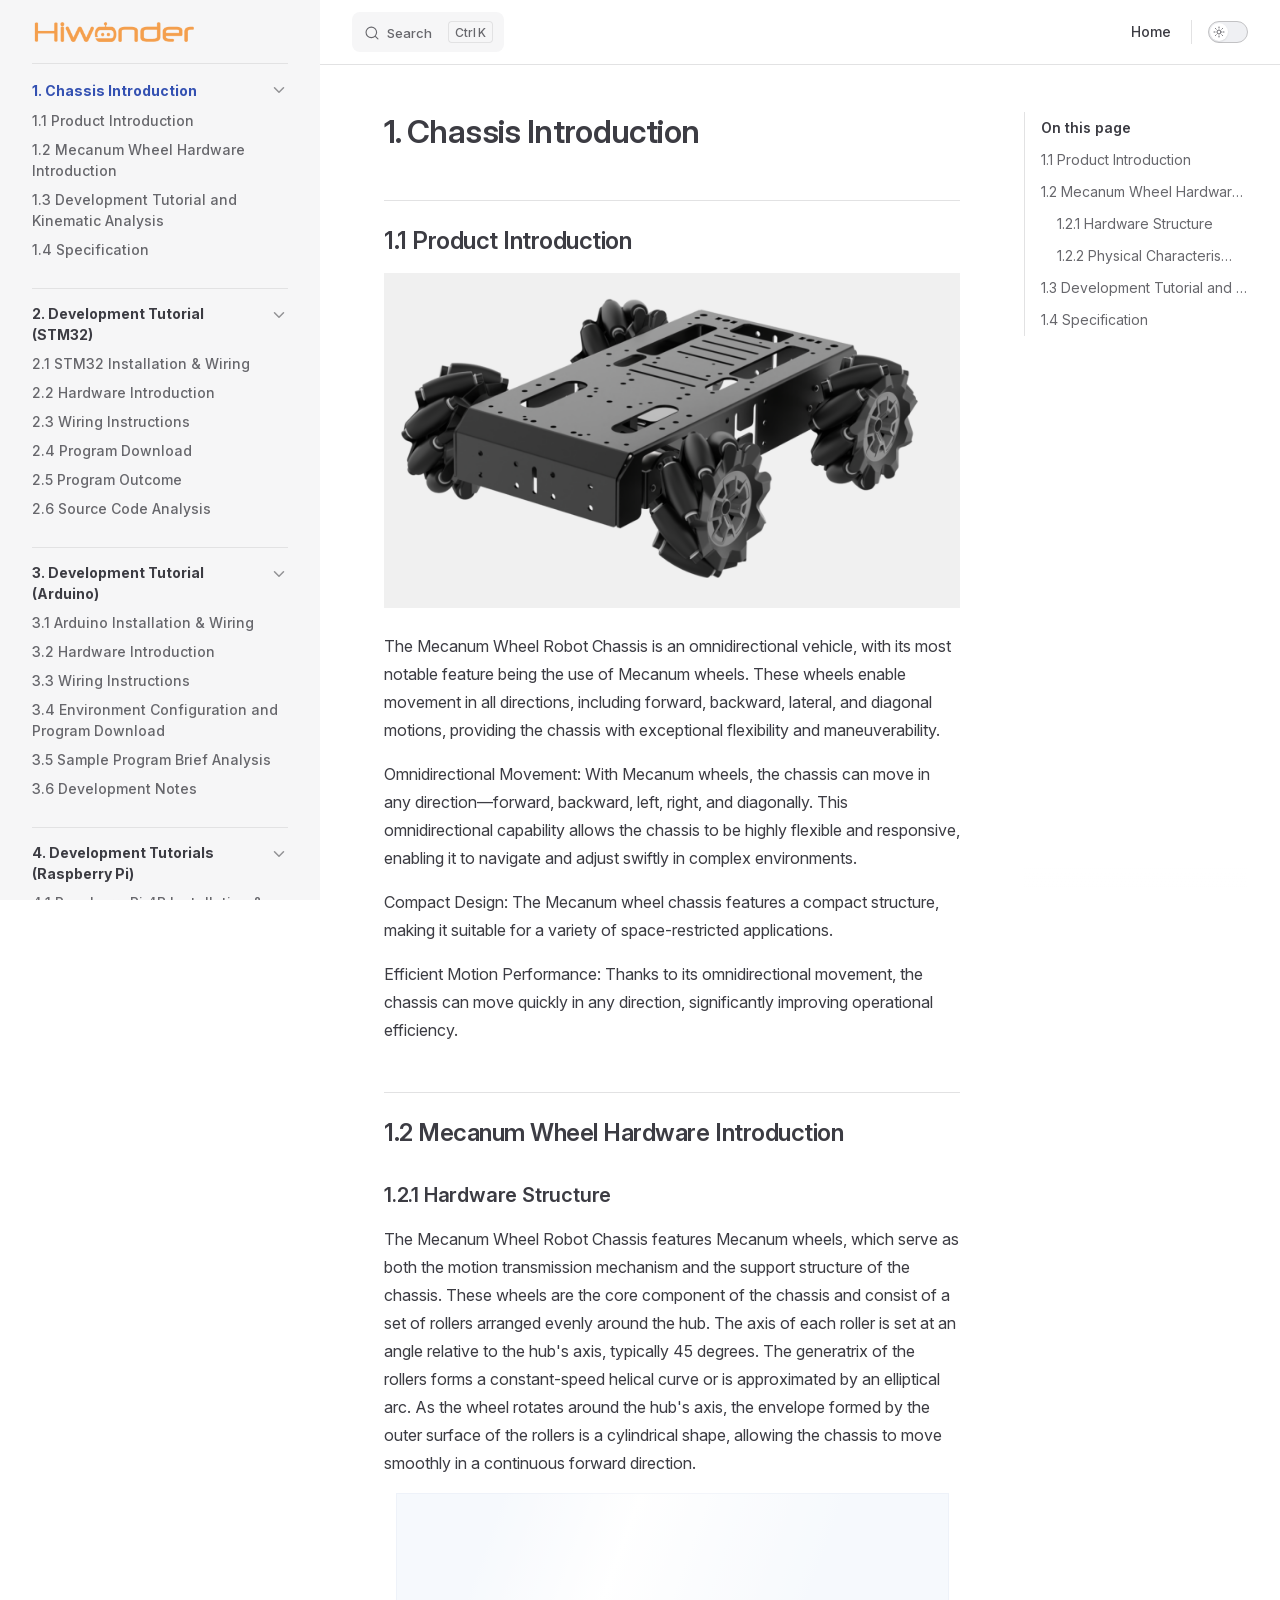
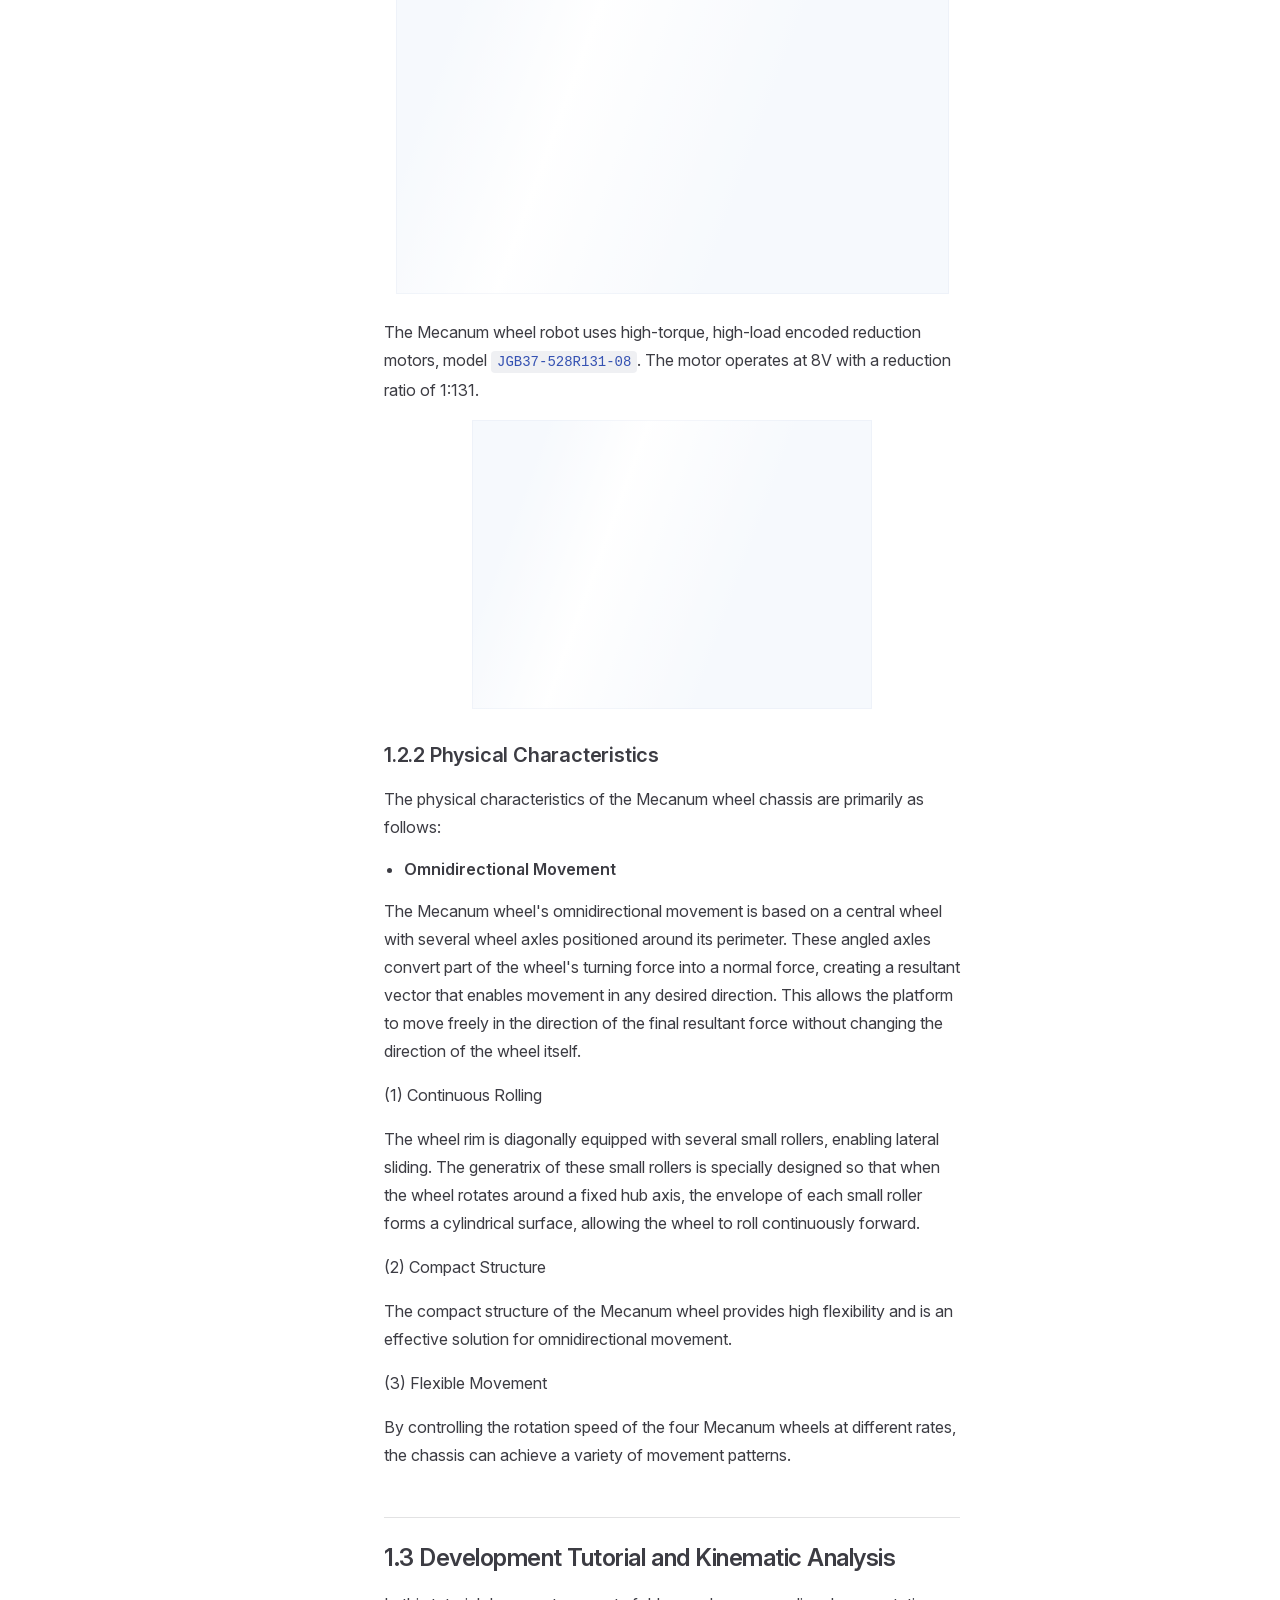
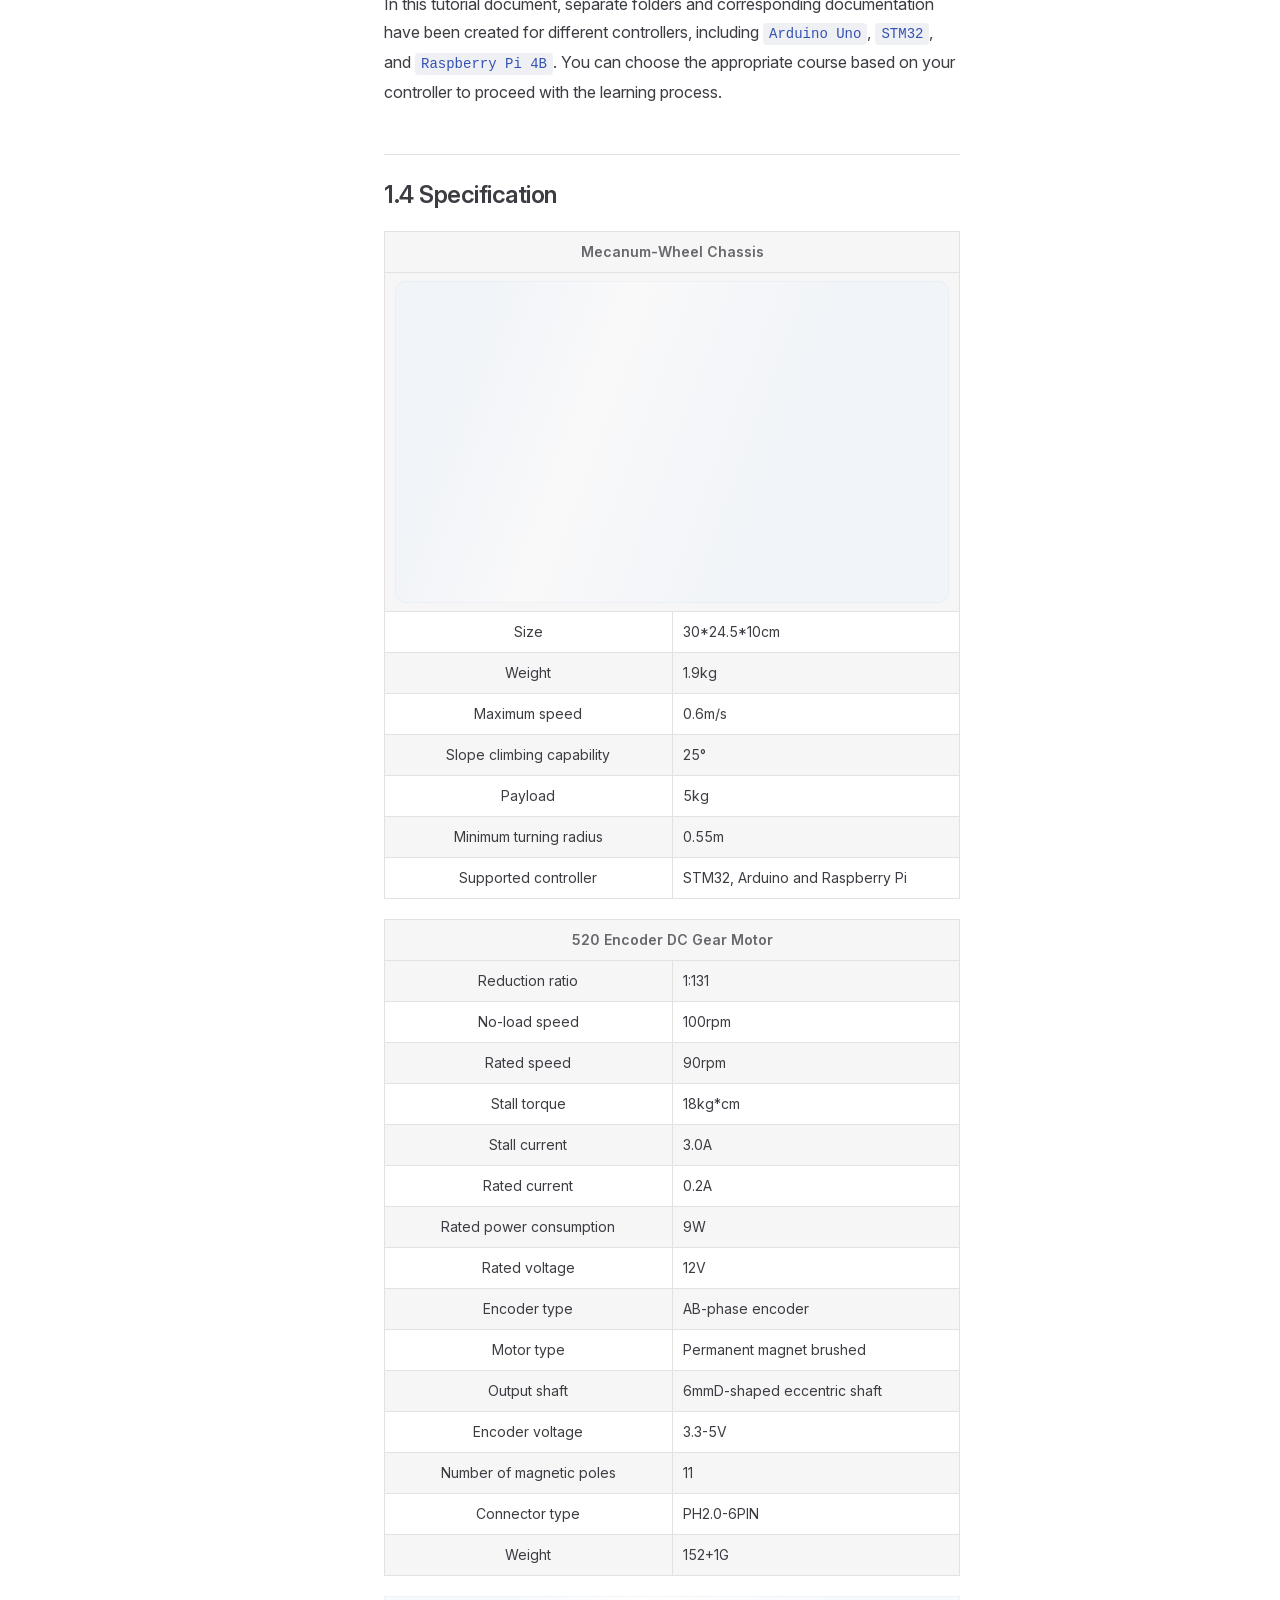
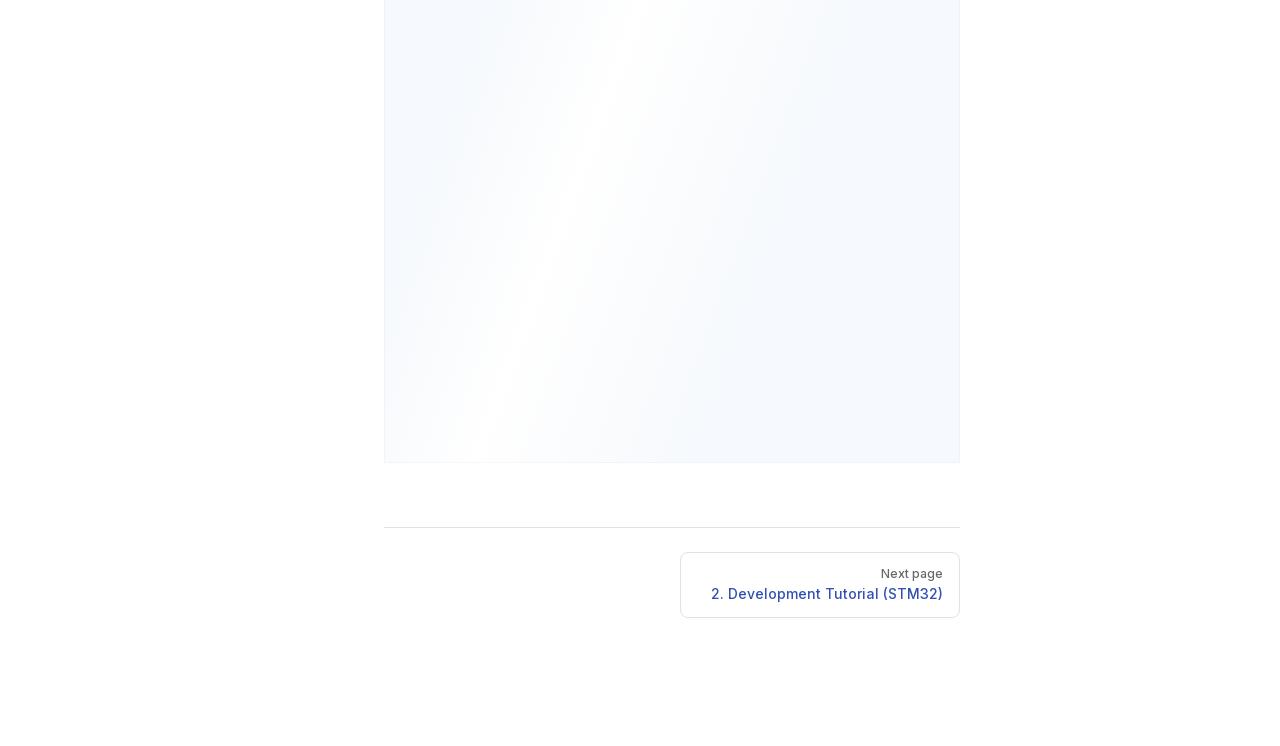
==== projects/Black-Mecanum-Wheel-Chassis/en/latest/index.html @ de6db443 "内容修改" ====
<!DOCTYPE html>
<html lang="en-US" dir="ltr">
  <head>
    <meta charset="utf-8">
    <meta name="viewport" content="width=device-width,initial-scale=1">
    <title>Black-Mecanum-Wheel-Chassis Documentation</title>
    <meta name="description" content="Black-Mecanum-Wheel-Chassis robot documentation">
    <meta name="generator" content="VitePress v1.6.4">
    <link rel="preload stylesheet" href="/projects/Black-Mecanum-Wheel-Chassis/en/latest/assets/style.B67RBbj1.css" as="style">
    <link rel="preload stylesheet" href="/projects/Black-Mecanum-Wheel-Chassis/en/latest/vp-icons.css" as="style">
    
    <script type="module" src="/projects/Black-Mecanum-Wheel-Chassis/en/latest/assets/app.CaNl3VOF.js"></script>
    <link rel="preload" href="/projects/Black-Mecanum-Wheel-Chassis/en/latest/assets/inter-roman-latin.Di8DUHzh.woff2" as="font" type="font/woff2" crossorigin="">
    <link rel="modulepreload" href="/projects/Black-Mecanum-Wheel-Chassis/en/latest/assets/chunks/theme.BsBrFblr.js">
    <link rel="modulepreload" href="/projects/Black-Mecanum-Wheel-Chassis/en/latest/assets/chunks/framework.j6VUGC9R.js">
    <link rel="modulepreload" href="/projects/Black-Mecanum-Wheel-Chassis/en/latest/assets/index.md.eN8XmB2s.lean.js">
    <link rel="icon" href="/projects/Black-Mecanum-Wheel-Chassis/en/latest/favicon.ico">
    <script id="check-dark-mode">(()=>{const e=localStorage.getItem("vitepress-theme-appearance")||"auto",a=window.matchMedia("(prefers-color-scheme: dark)").matches;(!e||e==="auto"?a:e==="dark")&&document.documentElement.classList.add("dark")})();</script>
    <script id="check-mac-os">document.documentElement.classList.toggle("mac",/Mac|iPhone|iPod|iPad/i.test(navigator.platform));</script>
  </head>
  <body>
    <div id="app"><!--[--><div class="page-redirect" style="text-align:center;padding:100px 20px;"><p>Redirecting to content page...</p><p><a href="/projects/Black-Mecanum-Wheel-Chassis/en/latest/docs/1_Chassis_Introduction_checked.html" target="_self">If you are not redirected automatically, click here</a></p></div><!--[--><!----><!--]--><!----><!--]--></div>
    <script>window.__VP_HASH_MAP__=JSON.parse("{\"docs_1_chassis_introduction_checked.md\":\"F3TNyKlN\",\"docs_2_stm32_checked.md\":\"D9RsN35F\",\"docs_3._arduino_checked.md\":\"DajjxOdV\",\"docs_4_raspberry pi_formatted.md\":\"Cjdh-PLK\",\"docs_appendix.md\":\"B516dvhV\",\"docs_index.md\":\"CqKQ9xNc\",\"index.md\":\"eN8XmB2s\"}");window.__VP_SITE_DATA__=JSON.parse("{\"lang\":\"en-US\",\"dir\":\"ltr\",\"title\":\"Black-Mecanum-Wheel-Chassis Documentation\",\"description\":\"Black-Mecanum-Wheel-Chassis robot documentation\",\"base\":\"/projects/Black-Mecanum-Wheel-Chassis/en/latest/\",\"head\":[],\"router\":{\"prefetchLinks\":true},\"appearance\":true,\"themeConfig\":{\"siteTitle\":false,\"logo\":\"/e-logo.png\",\"outline\":[2,3],\"search\":{\"provider\":\"local\",\"options\":{\"translations\":{\"button\":{\"buttonText\":\"Search\",\"buttonAriaLabel\":\"Search\"},\"modal\":{\"searchBox\":{\"resetButtonTitle\":\"Clear search query\",\"resetButtonAriaLabel\":\"Clear search query\",\"cancelButtonText\":\"Cancel\",\"cancelButtonAriaLabel\":\"Cancel\"},\"startScreen\":{\"recentSearchTitle\":\"Recent Searches\",\"noRecentSearchText\":\"No recent searches\",\"suggestedQueryTitle\":\"Suggested Queries\"},\"noResultsScreen\":{\"noResultsText\":\"No results found for\",\"suggestedQueryText\":\"You can try searching for\",\"reportMissingResultsText\":\"Have any queries?\",\"reportMissingResultsLinkText\":\"Report here\"},\"footer\":{\"selectText\":\"to select\",\"navigateText\":\"to navigate\",\"closeText\":\"to close\"}}}}},\"nav\":[{\"text\":\"Home\",\"link\":\"https://www.hiwonder.net/\",\"target\":\"_self\"}],\"sidebar\":[{\"text\":\"1. Chassis Introduction\",\"link\":\"/docs/1_Chassis_Introduction_checked.html\",\"collapsed\":false,\"items\":[{\"text\":\"1.1 Product Introduction\",\"link\":\"/docs/1_Chassis_Introduction_checked.html#_1-1-product-introduction\"},{\"text\":\"1.2 Mecanum Wheel Hardware Introduction\",\"link\":\"/docs/1_Chassis_Introduction_checked.html#_1-2-mecanum-wheel-hardware-introduction\"},{\"text\":\"1.3 Development Tutorial and Kinematic Analysis\",\"link\":\"/docs/1_Chassis_Introduction_checked.html#_1-3-development-tutorial-and-kinematic-analysis\"},{\"text\":\"1.4 Specification\",\"link\":\"/docs/1_Chassis_Introduction_checked.html#_1-4-specification\"}]},{\"text\":\"2. Development Tutorial (STM32)\",\"link\":\"/docs/2_STM32_checked.html\",\"collapsed\":false,\"items\":[{\"text\":\"2.1 STM32 Installation & Wiring\",\"link\":\"/docs/2_STM32_checked.html#_2-1-stm32-installation-wiring\"},{\"text\":\"2.2 Hardware Introduction\",\"link\":\"/docs/2_STM32_checked.html#_2-2-hardware-introduction\"},{\"text\":\"2.3 Wiring Instructions\",\"link\":\"/docs/2_STM32_checked.html#_2-3-wiring-instructions\"},{\"text\":\"2.4 Program Download\",\"link\":\"/docs/2_STM32_checked.html#_2-4-program-download\"},{\"text\":\"2.5 Program Outcome\",\"link\":\"/docs/2_STM32_checked.html#_2-5-program-outcome\"},{\"text\":\"2.6 Source Code Analysis\",\"link\":\"/docs/2_STM32_checked.html#_2-6-source-code-analysis\"}]},{\"text\":\"3. Development Tutorial (Arduino)\",\"link\":\"/docs/3._Arduino_checked.html\",\"collapsed\":false,\"items\":[{\"text\":\"3.1 Arduino Installation & Wiring\",\"link\":\"/docs/3._Arduino_checked.html#_3-1-arduino-installation-wiring\"},{\"text\":\"3.2 Hardware Introduction\",\"link\":\"/docs/3._Arduino_checked.html#_3-2-hardware-introduction\"},{\"text\":\"3.3 Wiring Instructions\",\"link\":\"/docs/3._Arduino_checked.html#_3-3-wiring-instructions\"},{\"text\":\"3.4 Environment Configuration and Program Download\",\"link\":\"/docs/3._Arduino_checked.html#_3-4-environment-configuration-and-program-download\"},{\"text\":\"3.5 Sample Program Brief Analysis\",\"link\":\"/docs/3._Arduino_checked.html#_3-5-sample-program-brief-analysis\"},{\"text\":\"3.6 Development Notes\",\"link\":\"/docs/3._Arduino_checked.html#_3-6-development-notes\"}]},{\"text\":\"4. Development Tutorials (Raspberry Pi)\",\"link\":\"/docs/4_Raspberry%20Pi_formatted.html\",\"collapsed\":false,\"items\":[{\"text\":\"4.1 Raspberry Pi 4B Installation & Wiring\",\"link\":\"/docs/4_Raspberry%20Pi_formatted.html#_4-1-raspberry-pi-4b-installation-wiring\"},{\"text\":\"4.2 Hardware Introduction\",\"link\":\"/docs/4_Raspberry%20Pi_formatted.html#_4-2-hardware-introduction\"},{\"text\":\"4.3 Wiring\",\"link\":\"/docs/4_Raspberry%20Pi_formatted.html#_4-3-wiring\"},{\"text\":\"4.4 Environment Setup and Program Execution\",\"link\":\"/docs/4_Raspberry%20Pi_formatted.html#_4-4-environment-setup-and-program-execution\"},{\"text\":\"4.5 Brief Analysis of Example Program\",\"link\":\"/docs/4_Raspberry%20Pi_formatted.html#_4-5-brief-analysis-of-example-program\"},{\"text\":\"4.6 Development Considerations\",\"link\":\"/docs/4_Raspberry%20Pi_formatted.html#_4-6-development-considerations\"}]},{\"text\":\"Appendix\",\"link\":\"/docs/Appendix.html\",\"collapsed\":false,\"items\":[]}]},\"locales\":{},\"scrollOffset\":134,\"cleanUrls\":false}");</script>
    
  </body>
</html>
---- projects/Black-Mecanum-Wheel-Chassis/en/latest/assets/style.B67RBbj1.css ----
@font-face{font-family:Inter;font-style:normal;font-weight:100 900;font-display:swap;src:url(/projects/Black-Mecanum-Wheel-Chassis/en/latest/assets/inter-roman-cyrillic-ext.BBPuwvHQ.woff2) format("woff2");unicode-range:U+0460-052F,U+1C80-1C88,U+20B4,U+2DE0-2DFF,U+A640-A69F,U+FE2E-FE2F}@font-face{font-family:Inter;font-style:normal;font-weight:100 900;font-display:swap;src:url(/projects/Black-Mecanum-Wheel-Chassis/en/latest/assets/inter-roman-cyrillic.C5lxZ8CY.woff2) format("woff2");unicode-range:U+0301,U+0400-045F,U+0490-0491,U+04B0-04B1,U+2116}@font-face{font-family:Inter;font-style:normal;font-weight:100 900;font-display:swap;src:url(/projects/Black-Mecanum-Wheel-Chassis/en/latest/assets/inter-roman-greek-ext.CqjqNYQ-.woff2) format("woff2");unicode-range:U+1F00-1FFF}@font-face{font-family:Inter;font-style:normal;font-weight:100 900;font-display:swap;src:url(/projects/Black-Mecanum-Wheel-Chassis/en/latest/assets/inter-roman-greek.BBVDIX6e.woff2) format("woff2");unicode-range:U+0370-0377,U+037A-037F,U+0384-038A,U+038C,U+038E-03A1,U+03A3-03FF}@font-face{font-family:Inter;font-style:normal;font-weight:100 900;font-display:swap;src:url(/projects/Black-Mecanum-Wheel-Chassis/en/latest/assets/inter-roman-vietnamese.BjW4sHH5.woff2) format("woff2");unicode-range:U+0102-0103,U+0110-0111,U+0128-0129,U+0168-0169,U+01A0-01A1,U+01AF-01B0,U+0300-0301,U+0303-0304,U+0308-0309,U+0323,U+0329,U+1EA0-1EF9,U+20AB}@font-face{font-family:Inter;font-style:normal;font-weight:100 900;font-display:swap;src:url(/projects/Black-Mecanum-Wheel-Chassis/en/latest/assets/inter-roman-latin-ext.4ZJIpNVo.woff2) format("woff2");unicode-range:U+0100-02AF,U+0304,U+0308,U+0329,U+1E00-1E9F,U+1EF2-1EFF,U+2020,U+20A0-20AB,U+20AD-20C0,U+2113,U+2C60-2C7F,U+A720-A7FF}@font-face{font-family:Inter;font-style:normal;font-weight:100 900;font-display:swap;src:url(/projects/Black-Mecanum-Wheel-Chassis/en/latest/assets/inter-roman-latin.Di8DUHzh.woff2) format("woff2");unicode-range:U+0000-00FF,U+0131,U+0152-0153,U+02BB-02BC,U+02C6,U+02DA,U+02DC,U+0304,U+0308,U+0329,U+2000-206F,U+2074,U+20AC,U+2122,U+2191,U+2193,U+2212,U+2215,U+FEFF,U+FFFD}@font-face{font-family:Inter;font-style:italic;font-weight:100 900;font-display:swap;src:url(/projects/Black-Mecanum-Wheel-Chassis/en/latest/assets/inter-italic-cyrillic-ext.r48I6akx.woff2) format("woff2");unicode-range:U+0460-052F,U+1C80-1C88,U+20B4,U+2DE0-2DFF,U+A640-A69F,U+FE2E-FE2F}@font-face{font-family:Inter;font-style:italic;font-weight:100 900;font-display:swap;src:url(/projects/Black-Mecanum-Wheel-Chassis/en/latest/assets/inter-italic-cyrillic.By2_1cv3.woff2) format("woff2");unicode-range:U+0301,U+0400-045F,U+0490-0491,U+04B0-04B1,U+2116}@font-face{font-family:Inter;font-style:italic;font-weight:100 900;font-display:swap;src:url(/projects/Black-Mecanum-Wheel-Chassis/en/latest/assets/inter-italic-greek-ext.1u6EdAuj.woff2) format("woff2");unicode-range:U+1F00-1FFF}@font-face{font-family:Inter;font-style:italic;font-weight:100 900;font-display:swap;src:url(/projects/Black-Mecanum-Wheel-Chassis/en/latest/assets/inter-italic-greek.DJ8dCoTZ.woff2) format("woff2");unicode-range:U+0370-0377,U+037A-037F,U+0384-038A,U+038C,U+038E-03A1,U+03A3-03FF}@font-face{font-family:Inter;font-style:italic;font-weight:100 900;font-display:swap;src:url(/projects/Black-Mecanum-Wheel-Chassis/en/latest/assets/inter-italic-vietnamese.BSbpV94h.woff2) format("woff2");unicode-range:U+0102-0103,U+0110-0111,U+0128-0129,U+0168-0169,U+01A0-01A1,U+01AF-01B0,U+0300-0301,U+0303-0304,U+0308-0309,U+0323,U+0329,U+1EA0-1EF9,U+20AB}@font-face{font-family:Inter;font-style:italic;font-weight:100 900;font-display:swap;src:url(/projects/Black-Mecanum-Wheel-Chassis/en/latest/assets/inter-italic-latin-ext.CN1xVJS-.woff2) format("woff2");unicode-range:U+0100-02AF,U+0304,U+0308,U+0329,U+1E00-1E9F,U+1EF2-1EFF,U+2020,U+20A0-20AB,U+20AD-20C0,U+2113,U+2C60-2C7F,U+A720-A7FF}@font-face{font-family:Inter;font-style:italic;font-weight:100 900;font-display:swap;src:url(/projects/Black-Mecanum-Wheel-Chassis/en/latest/assets/inter-italic-latin.C2AdPX0b.woff2) format("woff2");unicode-range:U+0000-00FF,U+0131,U+0152-0153,U+02BB-02BC,U+02C6,U+02DA,U+02DC,U+0304,U+0308,U+0329,U+2000-206F,U+2074,U+20AC,U+2122,U+2191,U+2193,U+2212,U+2215,U+FEFF,U+FFFD}@font-face{font-family:Punctuation SC;font-weight:400;src:local("PingFang SC Regular"),local("Noto Sans CJK SC"),local("Microsoft YaHei");unicode-range:U+201C,U+201D,U+2018,U+2019,U+2E3A,U+2014,U+2013,U+2026,U+00B7,U+007E,U+002F}@font-face{font-family:Punctuation SC;font-weight:500;src:local("PingFang SC Medium"),local("Noto Sans CJK SC"),local("Microsoft YaHei");unicode-range:U+201C,U+201D,U+2018,U+2019,U+2E3A,U+2014,U+2013,U+2026,U+00B7,U+007E,U+002F}@font-face{font-family:Punctuation SC;font-weight:600;src:local("PingFang SC Semibold"),local("Noto Sans CJK SC Bold"),local("Microsoft YaHei Bold");unicode-range:U+201C,U+201D,U+2018,U+2019,U+2E3A,U+2014,U+2013,U+2026,U+00B7,U+007E,U+002F}@font-face{font-family:Punctuation SC;font-weight:700;src:local("PingFang SC Semibold"),local("Noto Sans CJK SC Bold"),local("Microsoft YaHei Bold");unicode-range:U+201C,U+201D,U+2018,U+2019,U+2E3A,U+2014,U+2013,U+2026,U+00B7,U+007E,U+002F}:root{--vp-c-white: #ffffff;--vp-c-black: #000000;--vp-c-neutral: var(--vp-c-black);--vp-c-neutral-inverse: var(--vp-c-white)}.dark{--vp-c-neutral: var(--vp-c-white);--vp-c-neutral-inverse: var(--vp-c-black)}:root{--vp-c-gray-1: #dddde3;--vp-c-gray-2: #e4e4e9;--vp-c-gray-3: #ebebef;--vp-c-gray-soft: rgba(142, 150, 170, .14);--vp-c-indigo-1: #3451b2;--vp-c-indigo-2: #3a5ccc;--vp-c-indigo-3: #5672cd;--vp-c-indigo-soft: rgba(100, 108, 255, .14);--vp-c-purple-1: #6f42c1;--vp-c-purple-2: #7e4cc9;--vp-c-purple-3: #8e5cd9;--vp-c-purple-soft: rgba(159, 122, 234, .14);--vp-c-green-1: #18794e;--vp-c-green-2: #299764;--vp-c-green-3: #30a46c;--vp-c-green-soft: rgba(16, 185, 129, .14);--vp-c-yellow-1: #915930;--vp-c-yellow-2: #946300;--vp-c-yellow-3: #9f6a00;--vp-c-yellow-soft: rgba(234, 179, 8, .14);--vp-c-red-1: #b8272c;--vp-c-red-2: #d5393e;--vp-c-red-3: #e0575b;--vp-c-red-soft: rgba(244, 63, 94, .14);--vp-c-sponsor: #db2777}.dark{--vp-c-gray-1: #515c67;--vp-c-gray-2: #414853;--vp-c-gray-3: #32363f;--vp-c-gray-soft: rgba(101, 117, 133, .16);--vp-c-indigo-1: #a8b1ff;--vp-c-indigo-2: #5c73e7;--vp-c-indigo-3: #3e63dd;--vp-c-indigo-soft: rgba(100, 108, 255, .16);--vp-c-purple-1: #c8abfa;--vp-c-purple-2: #a879e6;--vp-c-purple-3: #8e5cd9;--vp-c-purple-soft: rgba(159, 122, 234, .16);--vp-c-green-1: #3dd68c;--vp-c-green-2: #30a46c;--vp-c-green-3: #298459;--vp-c-green-soft: rgba(16, 185, 129, .16);--vp-c-yellow-1: #f9b44e;--vp-c-yellow-2: #da8b17;--vp-c-yellow-3: #a46a0a;--vp-c-yellow-soft: rgba(234, 179, 8, .16);--vp-c-red-1: #f66f81;--vp-c-red-2: #f14158;--vp-c-red-3: #b62a3c;--vp-c-red-soft: rgba(244, 63, 94, .16)}:root{--vp-c-bg: #ffffff;--vp-c-bg-alt: #f6f6f7;--vp-c-bg-elv: #ffffff;--vp-c-bg-soft: #f6f6f7}.dark{--vp-c-bg: #1b1b1f;--vp-c-bg-alt: #161618;--vp-c-bg-elv: #202127;--vp-c-bg-soft: #202127}:root{--vp-c-border: #c2c2c4;--vp-c-divider: #e2e2e3;--vp-c-gutter: #e2e2e3}.dark{--vp-c-border: #3c3f44;--vp-c-divider: #2e2e32;--vp-c-gutter: #000000}:root{--vp-c-text-1: #3c3c43;--vp-c-text-2: #67676c;--vp-c-text-3: #929295}.dark{--vp-c-text-1: #dfdfd6;--vp-c-text-2: #98989f;--vp-c-text-3: #6a6a71}:root{--vp-c-default-1: var(--vp-c-gray-1);--vp-c-default-2: var(--vp-c-gray-2);--vp-c-default-3: var(--vp-c-gray-3);--vp-c-default-soft: var(--vp-c-gray-soft);--vp-c-brand-1: var(--vp-c-indigo-1);--vp-c-brand-2: var(--vp-c-indigo-2);--vp-c-brand-3: var(--vp-c-indigo-3);--vp-c-brand-soft: var(--vp-c-indigo-soft);--vp-c-brand: var(--vp-c-brand-1);--vp-c-tip-1: var(--vp-c-brand-1);--vp-c-tip-2: var(--vp-c-brand-2);--vp-c-tip-3: var(--vp-c-brand-3);--vp-c-tip-soft: var(--vp-c-brand-soft);--vp-c-note-1: var(--vp-c-brand-1);--vp-c-note-2: var(--vp-c-brand-2);--vp-c-note-3: var(--vp-c-brand-3);--vp-c-note-soft: var(--vp-c-brand-soft);--vp-c-success-1: var(--vp-c-green-1);--vp-c-success-2: var(--vp-c-green-2);--vp-c-success-3: var(--vp-c-green-3);--vp-c-success-soft: var(--vp-c-green-soft);--vp-c-important-1: var(--vp-c-purple-1);--vp-c-important-2: var(--vp-c-purple-2);--vp-c-important-3: var(--vp-c-purple-3);--vp-c-important-soft: var(--vp-c-purple-soft);--vp-c-warning-1: var(--vp-c-yellow-1);--vp-c-warning-2: var(--vp-c-yellow-2);--vp-c-warning-3: var(--vp-c-yellow-3);--vp-c-warning-soft: var(--vp-c-yellow-soft);--vp-c-danger-1: var(--vp-c-red-1);--vp-c-danger-2: var(--vp-c-red-2);--vp-c-danger-3: var(--vp-c-red-3);--vp-c-danger-soft: var(--vp-c-red-soft);--vp-c-caution-1: var(--vp-c-red-1);--vp-c-caution-2: var(--vp-c-red-2);--vp-c-caution-3: var(--vp-c-red-3);--vp-c-caution-soft: var(--vp-c-red-soft)}:root{--vp-font-family-base: "Inter", ui-sans-serif, system-ui, sans-serif, "Apple Color Emoji", "Segoe UI Emoji", "Segoe UI Symbol", "Noto Color Emoji";--vp-font-family-mono: ui-monospace, "Menlo", "Monaco", "Consolas", "Liberation Mono", "Courier New", monospace;font-optical-sizing:auto}:root:where(:lang(zh)){--vp-font-family-base: "Punctuation SC", "Inter", ui-sans-serif, system-ui, sans-serif, "Apple Color Emoji", "Segoe UI Emoji", "Segoe UI Symbol", "Noto Color Emoji"}:root{--vp-shadow-1: 0 1px 2px rgba(0, 0, 0, .04), 0 1px 2px rgba(0, 0, 0, .06);--vp-shadow-2: 0 3px 12px rgba(0, 0, 0, .07), 0 1px 4px rgba(0, 0, 0, .07);--vp-shadow-3: 0 12px 32px rgba(0, 0, 0, .1), 0 2px 6px rgba(0, 0, 0, .08);--vp-shadow-4: 0 14px 44px rgba(0, 0, 0, .12), 0 3px 9px rgba(0, 0, 0, .12);--vp-shadow-5: 0 18px 56px rgba(0, 0, 0, .16), 0 4px 12px rgba(0, 0, 0, .16)}:root{--vp-z-index-footer: 10;--vp-z-index-local-nav: 20;--vp-z-index-nav: 30;--vp-z-index-layout-top: 40;--vp-z-index-backdrop: 50;--vp-z-index-sidebar: 60}@media (min-width: 960px){:root{--vp-z-index-sidebar: 25}}:root{--vp-layout-max-width: 1440px}:root{--vp-header-anchor-symbol: "#"}:root{--vp-code-line-height: 1.7;--vp-code-font-size: .875em;--vp-code-color: var(--vp-c-brand-1);--vp-code-link-color: var(--vp-c-brand-1);--vp-code-link-hover-color: var(--vp-c-brand-2);--vp-code-bg: var(--vp-c-default-soft);--vp-code-block-color: var(--vp-c-text-2);--vp-code-block-bg: var(--vp-c-bg-alt);--vp-code-block-divider-color: var(--vp-c-gutter);--vp-code-lang-color: var(--vp-c-text-3);--vp-code-line-highlight-color: var(--vp-c-default-soft);--vp-code-line-number-color: var(--vp-c-text-3);--vp-code-line-diff-add-color: var(--vp-c-success-soft);--vp-code-line-diff-add-symbol-color: var(--vp-c-success-1);--vp-code-line-diff-remove-color: var(--vp-c-danger-soft);--vp-code-line-diff-remove-symbol-color: var(--vp-c-danger-1);--vp-code-line-warning-color: var(--vp-c-warning-soft);--vp-code-line-error-color: var(--vp-c-danger-soft);--vp-code-copy-code-border-color: var(--vp-c-divider);--vp-code-copy-code-bg: var(--vp-c-bg-soft);--vp-code-copy-code-hover-border-color: var(--vp-c-divider);--vp-code-copy-code-hover-bg: var(--vp-c-bg);--vp-code-copy-code-active-text: var(--vp-c-text-2);--vp-code-copy-copied-text-content: "Copied";--vp-code-tab-divider: var(--vp-code-block-divider-color);--vp-code-tab-text-color: var(--vp-c-text-2);--vp-code-tab-bg: var(--vp-code-block-bg);--vp-code-tab-hover-text-color: var(--vp-c-text-1);--vp-code-tab-active-text-color: var(--vp-c-text-1);--vp-code-tab-active-bar-color: var(--vp-c-brand-1)}:lang(es),:lang(pt){--vp-code-copy-copied-text-content: "Copiado"}:lang(fa){--vp-code-copy-copied-text-content: "کپی شد"}:lang(ko){--vp-code-copy-copied-text-content: "복사됨"}:lang(ru){--vp-code-copy-copied-text-content: "Скопировано"}:lang(zh){--vp-code-copy-copied-text-content: "已复制"}:root{--vp-button-brand-border: transparent;--vp-button-brand-text: var(--vp-c-white);--vp-button-brand-bg: var(--vp-c-brand-3);--vp-button-brand-hover-border: transparent;--vp-button-brand-hover-text: var(--vp-c-white);--vp-button-brand-hover-bg: var(--vp-c-brand-2);--vp-button-brand-active-border: transparent;--vp-button-brand-active-text: var(--vp-c-white);--vp-button-brand-active-bg: var(--vp-c-brand-1);--vp-button-alt-border: transparent;--vp-button-alt-text: var(--vp-c-text-1);--vp-button-alt-bg: var(--vp-c-default-3);--vp-button-alt-hover-border: transparent;--vp-button-alt-hover-text: var(--vp-c-text-1);--vp-button-alt-hover-bg: var(--vp-c-default-2);--vp-button-alt-active-border: transparent;--vp-button-alt-active-text: var(--vp-c-text-1);--vp-button-alt-active-bg: var(--vp-c-default-1);--vp-button-sponsor-border: var(--vp-c-text-2);--vp-button-sponsor-text: var(--vp-c-text-2);--vp-button-sponsor-bg: transparent;--vp-button-sponsor-hover-border: var(--vp-c-sponsor);--vp-button-sponsor-hover-text: var(--vp-c-sponsor);--vp-button-sponsor-hover-bg: transparent;--vp-button-sponsor-active-border: var(--vp-c-sponsor);--vp-button-sponsor-active-text: var(--vp-c-sponsor);--vp-button-sponsor-active-bg: transparent}:root{--vp-custom-block-font-size: 14px;--vp-custom-block-code-font-size: 13px;--vp-custom-block-info-border: transparent;--vp-custom-block-info-text: var(--vp-c-text-1);--vp-custom-block-info-bg: var(--vp-c-default-soft);--vp-custom-block-info-code-bg: var(--vp-c-default-soft);--vp-custom-block-note-border: transparent;--vp-custom-block-note-text: var(--vp-c-text-1);--vp-custom-block-note-bg: var(--vp-c-default-soft);--vp-custom-block-note-code-bg: var(--vp-c-default-soft);--vp-custom-block-tip-border: transparent;--vp-custom-block-tip-text: var(--vp-c-text-1);--vp-custom-block-tip-bg: var(--vp-c-tip-soft);--vp-custom-block-tip-code-bg: var(--vp-c-tip-soft);--vp-custom-block-important-border: transparent;--vp-custom-block-important-text: var(--vp-c-text-1);--vp-custom-block-important-bg: var(--vp-c-important-soft);--vp-custom-block-important-code-bg: var(--vp-c-important-soft);--vp-custom-block-warning-border: transparent;--vp-custom-block-warning-text: var(--vp-c-text-1);--vp-custom-block-warning-bg: var(--vp-c-warning-soft);--vp-custom-block-warning-code-bg: var(--vp-c-warning-soft);--vp-custom-block-danger-border: transparent;--vp-custom-block-danger-text: var(--vp-c-text-1);--vp-custom-block-danger-bg: var(--vp-c-danger-soft);--vp-custom-block-danger-code-bg: var(--vp-c-danger-soft);--vp-custom-block-caution-border: transparent;--vp-custom-block-caution-text: var(--vp-c-text-1);--vp-custom-block-caution-bg: var(--vp-c-caution-soft);--vp-custom-block-caution-code-bg: var(--vp-c-caution-soft);--vp-custom-block-details-border: var(--vp-custom-block-info-border);--vp-custom-block-details-text: var(--vp-custom-block-info-text);--vp-custom-block-details-bg: var(--vp-custom-block-info-bg);--vp-custom-block-details-code-bg: var(--vp-custom-block-info-code-bg)}:root{--vp-input-border-color: var(--vp-c-border);--vp-input-bg-color: var(--vp-c-bg-alt);--vp-input-switch-bg-color: var(--vp-c-default-soft)}:root{--vp-nav-height: 64px;--vp-nav-bg-color: var(--vp-c-bg);--vp-nav-screen-bg-color: var(--vp-c-bg);--vp-nav-logo-height: 24px}.hide-nav{--vp-nav-height: 0px}.hide-nav .VPSidebar{--vp-nav-height: 22px}:root{--vp-local-nav-bg-color: var(--vp-c-bg)}:root{--vp-sidebar-width: 272px;--vp-sidebar-bg-color: var(--vp-c-bg-alt)}:root{--vp-backdrop-bg-color: rgba(0, 0, 0, .6)}:root{--vp-home-hero-name-color: var(--vp-c-brand-1);--vp-home-hero-name-background: transparent;--vp-home-hero-image-background-image: none;--vp-home-hero-image-filter: none}:root{--vp-badge-info-border: transparent;--vp-badge-info-text: var(--vp-c-text-2);--vp-badge-info-bg: var(--vp-c-default-soft);--vp-badge-tip-border: transparent;--vp-badge-tip-text: var(--vp-c-tip-1);--vp-badge-tip-bg: var(--vp-c-tip-soft);--vp-badge-warning-border: transparent;--vp-badge-warning-text: var(--vp-c-warning-1);--vp-badge-warning-bg: var(--vp-c-warning-soft);--vp-badge-danger-border: transparent;--vp-badge-danger-text: var(--vp-c-danger-1);--vp-badge-danger-bg: var(--vp-c-danger-soft)}:root{--vp-carbon-ads-text-color: var(--vp-c-text-1);--vp-carbon-ads-poweredby-color: var(--vp-c-text-2);--vp-carbon-ads-bg-color: var(--vp-c-bg-soft);--vp-carbon-ads-hover-text-color: var(--vp-c-brand-1);--vp-carbon-ads-hover-poweredby-color: var(--vp-c-text-1)}:root{--vp-local-search-bg: var(--vp-c-bg);--vp-local-search-result-bg: var(--vp-c-bg);--vp-local-search-result-border: var(--vp-c-divider);--vp-local-search-result-selected-bg: var(--vp-c-bg);--vp-local-search-result-selected-border: var(--vp-c-brand-1);--vp-local-search-highlight-bg: var(--vp-c-brand-1);--vp-local-search-highlight-text: var(--vp-c-neutral-inverse)}@media (prefers-reduced-motion: reduce){*,:before,:after{animation-delay:-1ms!important;animation-duration:1ms!important;animation-iteration-count:1!important;background-attachment:initial!important;scroll-behavior:auto!important;transition-duration:0s!important;transition-delay:0s!important}}*,:before,:after{box-sizing:border-box}html{line-height:1.4;font-size:16px;-webkit-text-size-adjust:100%}html.dark{color-scheme:dark}body{margin:0;width:100%;min-width:320px;min-height:100vh;line-height:24px;font-family:var(--vp-font-family-base);font-size:16px;font-weight:400;color:var(--vp-c-text-1);background-color:var(--vp-c-bg);font-synthesis:style;text-rendering:optimizeLegibility;-webkit-font-smoothing:antialiased;-moz-osx-font-smoothing:grayscale}main{display:block}h1,h2,h3,h4,h5,h6{margin:0;line-height:24px;font-size:16px;font-weight:400}p{margin:0}strong,b{font-weight:600}a,area,button,[role=button],input,label,select,summary,textarea{touch-action:manipulation}a{color:inherit;text-decoration:inherit}ol,ul{list-style:none;margin:0;padding:0}blockquote{margin:0}pre,code,kbd,samp{font-family:var(--vp-font-family-mono)}img,svg,video,canvas,audio,iframe,embed,object{display:block}figure{margin:0}img,video{max-width:100%;height:auto}button,input,optgroup,select,textarea{border:0;padding:0;line-height:inherit;color:inherit}button{padding:0;font-family:inherit;background-color:transparent;background-image:none}button:enabled,[role=button]:enabled{cursor:pointer}button:focus,button:focus-visible{outline:1px dotted;outline:4px auto -webkit-focus-ring-color}button:focus:not(:focus-visible){outline:none!important}input:focus,textarea:focus,select:focus{outline:none}table{border-collapse:collapse}input{background-color:transparent}input:-ms-input-placeholder,textarea:-ms-input-placeholder{color:var(--vp-c-text-3)}input::-ms-input-placeholder,textarea::-ms-input-placeholder{color:var(--vp-c-text-3)}input::placeholder,textarea::placeholder{color:var(--vp-c-text-3)}input::-webkit-outer-spin-button,input::-webkit-inner-spin-button{-webkit-appearance:none;margin:0}input[type=number]{-moz-appearance:textfield}textarea{resize:vertical}select{-webkit-appearance:none}fieldset{margin:0;padding:0}h1,h2,h3,h4,h5,h6,li,p{overflow-wrap:break-word}vite-error-overlay{z-index:9999}mjx-container{overflow-x:auto}mjx-container>svg{display:inline-block;margin:auto}[class^=vpi-],[class*=" vpi-"],.vp-icon{width:1em;height:1em}[class^=vpi-].bg,[class*=" vpi-"].bg,.vp-icon.bg{background-size:100% 100%;background-color:transparent}[class^=vpi-]:not(.bg),[class*=" vpi-"]:not(.bg),.vp-icon:not(.bg){-webkit-mask:var(--icon) no-repeat;mask:var(--icon) no-repeat;-webkit-mask-size:100% 100%;mask-size:100% 100%;background-color:currentColor;color:inherit}.vpi-align-left{--icon: url("data:image/svg+xml,%3Csvg xmlns='http://www.w3.org/2000/svg' fill='none' stroke='currentColor' stroke-linecap='round' stroke-linejoin='round' stroke-width='2' viewBox='0 0 24 24'%3E%3Cpath d='M21 6H3M15 12H3M17 18H3'/%3E%3C/svg%3E")}.vpi-arrow-right,.vpi-arrow-down,.vpi-arrow-left,.vpi-arrow-up{--icon: url("data:image/svg+xml,%3Csvg xmlns='http://www.w3.org/2000/svg' fill='none' stroke='currentColor' stroke-linecap='round' stroke-linejoin='round' stroke-width='2' viewBox='0 0 24 24'%3E%3Cpath d='M5 12h14M12 5l7 7-7 7'/%3E%3C/svg%3E")}.vpi-chevron-right,.vpi-chevron-down,.vpi-chevron-left,.vpi-chevron-up{--icon: url("data:image/svg+xml,%3Csvg xmlns='http://www.w3.org/2000/svg' fill='none' stroke='currentColor' stroke-linecap='round' stroke-linejoin='round' stroke-width='2' viewBox='0 0 24 24'%3E%3Cpath d='m9 18 6-6-6-6'/%3E%3C/svg%3E")}.vpi-chevron-down,.vpi-arrow-down{transform:rotate(90deg)}.vpi-chevron-left,.vpi-arrow-left{transform:rotate(180deg)}.vpi-chevron-up,.vpi-arrow-up{transform:rotate(-90deg)}.vpi-square-pen{--icon: url("data:image/svg+xml,%3Csvg xmlns='http://www.w3.org/2000/svg' fill='none' stroke='currentColor' stroke-linecap='round' stroke-linejoin='round' stroke-width='2' viewBox='0 0 24 24'%3E%3Cpath d='M12 3H5a2 2 0 0 0-2 2v14a2 2 0 0 0 2 2h14a2 2 0 0 0 2-2v-7'/%3E%3Cpath d='M18.375 2.625a2.121 2.121 0 1 1 3 3L12 15l-4 1 1-4Z'/%3E%3C/svg%3E")}.vpi-plus{--icon: url("data:image/svg+xml,%3Csvg xmlns='http://www.w3.org/2000/svg' fill='none' stroke='currentColor' stroke-linecap='round' stroke-linejoin='round' stroke-width='2' viewBox='0 0 24 24'%3E%3Cpath d='M5 12h14M12 5v14'/%3E%3C/svg%3E")}.vpi-sun{--icon: url("data:image/svg+xml,%3Csvg xmlns='http://www.w3.org/2000/svg' fill='none' stroke='currentColor' stroke-linecap='round' stroke-linejoin='round' stroke-width='2' viewBox='0 0 24 24'%3E%3Ccircle cx='12' cy='12' r='4'/%3E%3Cpath d='M12 2v2M12 20v2M4.93 4.93l1.41 1.41M17.66 17.66l1.41 1.41M2 12h2M20 12h2M6.34 17.66l-1.41 1.41M19.07 4.93l-1.41 1.41'/%3E%3C/svg%3E")}.vpi-moon{--icon: url("data:image/svg+xml,%3Csvg xmlns='http://www.w3.org/2000/svg' fill='none' stroke='currentColor' stroke-linecap='round' stroke-linejoin='round' stroke-width='2' viewBox='0 0 24 24'%3E%3Cpath d='M12 3a6 6 0 0 0 9 9 9 9 0 1 1-9-9Z'/%3E%3C/svg%3E")}.vpi-more-horizontal{--icon: url("data:image/svg+xml,%3Csvg xmlns='http://www.w3.org/2000/svg' fill='none' stroke='currentColor' stroke-linecap='round' stroke-linejoin='round' stroke-width='2' viewBox='0 0 24 24'%3E%3Ccircle cx='12' cy='12' r='1'/%3E%3Ccircle cx='19' cy='12' r='1'/%3E%3Ccircle cx='5' cy='12' r='1'/%3E%3C/svg%3E")}.vpi-languages{--icon: url("data:image/svg+xml,%3Csvg xmlns='http://www.w3.org/2000/svg' fill='none' stroke='currentColor' stroke-linecap='round' stroke-linejoin='round' stroke-width='2' viewBox='0 0 24 24'%3E%3Cpath d='m5 8 6 6M4 14l6-6 2-3M2 5h12M7 2h1M22 22l-5-10-5 10M14 18h6'/%3E%3C/svg%3E")}.vpi-heart{--icon: url("data:image/svg+xml,%3Csvg xmlns='http://www.w3.org/2000/svg' fill='none' stroke='currentColor' stroke-linecap='round' stroke-linejoin='round' stroke-width='2' viewBox='0 0 24 24'%3E%3Cpath d='M19 14c1.49-1.46 3-3.21 3-5.5A5.5 5.5 0 0 0 16.5 3c-1.76 0-3 .5-4.5 2-1.5-1.5-2.74-2-4.5-2A5.5 5.5 0 0 0 2 8.5c0 2.3 1.5 4.05 3 5.5l7 7Z'/%3E%3C/svg%3E")}.vpi-search{--icon: url("data:image/svg+xml,%3Csvg xmlns='http://www.w3.org/2000/svg' fill='none' stroke='currentColor' stroke-linecap='round' stroke-linejoin='round' stroke-width='2' viewBox='0 0 24 24'%3E%3Ccircle cx='11' cy='11' r='8'/%3E%3Cpath d='m21 21-4.3-4.3'/%3E%3C/svg%3E")}.vpi-layout-list{--icon: url("data:image/svg+xml,%3Csvg xmlns='http://www.w3.org/2000/svg' fill='none' stroke='currentColor' stroke-linecap='round' stroke-linejoin='round' stroke-width='2' viewBox='0 0 24 24'%3E%3Crect width='7' height='7' x='3' y='3' rx='1'/%3E%3Crect width='7' height='7' x='3' y='14' rx='1'/%3E%3Cpath d='M14 4h7M14 9h7M14 15h7M14 20h7'/%3E%3C/svg%3E")}.vpi-delete{--icon: url("data:image/svg+xml,%3Csvg xmlns='http://www.w3.org/2000/svg' fill='none' stroke='currentColor' stroke-linecap='round' stroke-linejoin='round' stroke-width='2' viewBox='0 0 24 24'%3E%3Cpath d='M20 5H9l-7 7 7 7h11a2 2 0 0 0 2-2V7a2 2 0 0 0-2-2ZM18 9l-6 6M12 9l6 6'/%3E%3C/svg%3E")}.vpi-corner-down-left{--icon: url("data:image/svg+xml,%3Csvg xmlns='http://www.w3.org/2000/svg' fill='none' stroke='currentColor' stroke-linecap='round' stroke-linejoin='round' stroke-width='2' viewBox='0 0 24 24'%3E%3Cpath d='m9 10-5 5 5 5'/%3E%3Cpath d='M20 4v7a4 4 0 0 1-4 4H4'/%3E%3C/svg%3E")}:root{--vp-icon-copy: url("data:image/svg+xml,%3Csvg xmlns='http://www.w3.org/2000/svg' fill='none' stroke='rgba(128,128,128,1)' stroke-linecap='round' stroke-linejoin='round' stroke-width='2' viewBox='0 0 24 24'%3E%3Crect width='8' height='4' x='8' y='2' rx='1' ry='1'/%3E%3Cpath d='M16 4h2a2 2 0 0 1 2 2v14a2 2 0 0 1-2 2H6a2 2 0 0 1-2-2V6a2 2 0 0 1 2-2h2'/%3E%3C/svg%3E");--vp-icon-copied: url("data:image/svg+xml,%3Csvg xmlns='http://www.w3.org/2000/svg' fill='none' stroke='rgba(128,128,128,1)' stroke-linecap='round' stroke-linejoin='round' stroke-width='2' viewBox='0 0 24 24'%3E%3Crect width='8' height='4' x='8' y='2' rx='1' ry='1'/%3E%3Cpath d='M16 4h2a2 2 0 0 1 2 2v14a2 2 0 0 1-2 2H6a2 2 0 0 1-2-2V6a2 2 0 0 1 2-2h2'/%3E%3Cpath d='m9 14 2 2 4-4'/%3E%3C/svg%3E")}.visually-hidden{position:absolute;width:1px;height:1px;white-space:nowrap;clip:rect(0 0 0 0);clip-path:inset(50%);overflow:hidden}.custom-block{border:1px solid transparent;border-radius:8px;padding:16px 16px 8px;line-height:24px;font-size:var(--vp-custom-block-font-size);color:var(--vp-c-text-2)}.custom-block.info{border-color:var(--vp-custom-block-info-border);color:var(--vp-custom-block-info-text);background-color:var(--vp-custom-block-info-bg)}.custom-block.info a,.custom-block.info code{color:var(--vp-c-brand-1)}.custom-block.info a:hover,.custom-block.info a:hover>code{color:var(--vp-c-brand-2)}.custom-block.info code{background-color:var(--vp-custom-block-info-code-bg)}.custom-block.note{border-color:var(--vp-custom-block-note-border);color:var(--vp-custom-block-note-text);background-color:var(--vp-custom-block-note-bg)}.custom-block.note a,.custom-block.note code{color:var(--vp-c-brand-1)}.custom-block.note a:hover,.custom-block.note a:hover>code{color:var(--vp-c-brand-2)}.custom-block.note code{background-color:var(--vp-custom-block-note-code-bg)}.custom-block.tip{border-color:var(--vp-custom-block-tip-border);color:var(--vp-custom-block-tip-text);background-color:var(--vp-custom-block-tip-bg)}.custom-block.tip a,.custom-block.tip code{color:var(--vp-c-tip-1)}.custom-block.tip a:hover,.custom-block.tip a:hover>code{color:var(--vp-c-tip-2)}.custom-block.tip code{background-color:var(--vp-custom-block-tip-code-bg)}.custom-block.important{border-color:var(--vp-custom-block-important-border);color:var(--vp-custom-block-important-text);background-color:var(--vp-custom-block-important-bg)}.custom-block.important a,.custom-block.important code{color:var(--vp-c-important-1)}.custom-block.important a:hover,.custom-block.important a:hover>code{color:var(--vp-c-important-2)}.custom-block.important code{background-color:var(--vp-custom-block-important-code-bg)}.custom-block.warning{border-color:var(--vp-custom-block-warning-border);color:var(--vp-custom-block-warning-text);background-color:var(--vp-custom-block-warning-bg)}.custom-block.warning a,.custom-block.warning code{color:var(--vp-c-warning-1)}.custom-block.warning a:hover,.custom-block.warning a:hover>code{color:var(--vp-c-warning-2)}.custom-block.warning code{background-color:var(--vp-custom-block-warning-code-bg)}.custom-block.danger{border-color:var(--vp-custom-block-danger-border);color:var(--vp-custom-block-danger-text);background-color:var(--vp-custom-block-danger-bg)}.custom-block.danger a,.custom-block.danger code{color:var(--vp-c-danger-1)}.custom-block.danger a:hover,.custom-block.danger a:hover>code{color:var(--vp-c-danger-2)}.custom-block.danger code{background-color:var(--vp-custom-block-danger-code-bg)}.custom-block.caution{border-color:var(--vp-custom-block-caution-border);color:var(--vp-custom-block-caution-text);background-color:var(--vp-custom-block-caution-bg)}.custom-block.caution a,.custom-block.caution code{color:var(--vp-c-caution-1)}.custom-block.caution a:hover,.custom-block.caution a:hover>code{color:var(--vp-c-caution-2)}.custom-block.caution code{background-color:var(--vp-custom-block-caution-code-bg)}.custom-block.details{border-color:var(--vp-custom-block-details-border);color:var(--vp-custom-block-details-text);background-color:var(--vp-custom-block-details-bg)}.custom-block.details a{color:var(--vp-c-brand-1)}.custom-block.details a:hover,.custom-block.details a:hover>code{color:var(--vp-c-brand-2)}.custom-block.details code{background-color:var(--vp-custom-block-details-code-bg)}.custom-block-title{font-weight:600}.custom-block p+p{margin:8px 0}.custom-block.details summary{margin:0 0 8px;font-weight:700;cursor:pointer;-webkit-user-select:none;user-select:none}.custom-block.details summary+p{margin:8px 0}.custom-block a{color:inherit;font-weight:600;text-decoration:underline;text-underline-offset:2px;transition:opacity .25s}.custom-block a:hover{opacity:.75}.custom-block code{font-size:var(--vp-custom-block-code-font-size)}.custom-block.custom-block th,.custom-block.custom-block blockquote>p{font-size:var(--vp-custom-block-font-size);color:inherit}.dark .vp-code span{color:var(--shiki-dark, inherit)}html:not(.dark) .vp-code span{color:var(--shiki-light, inherit)}.vp-code-group{margin-top:16px}.vp-code-group .tabs{position:relative;display:flex;margin-right:-24px;margin-left:-24px;padding:0 12px;background-color:var(--vp-code-tab-bg);overflow-x:auto;overflow-y:hidden;box-shadow:inset 0 -1px var(--vp-code-tab-divider)}@media (min-width: 640px){.vp-code-group .tabs{margin-right:0;margin-left:0;border-radius:8px 8px 0 0}}.vp-code-group .tabs input{position:fixed;opacity:0;pointer-events:none}.vp-code-group .tabs label{position:relative;display:inline-block;border-bottom:1px solid transparent;padding:0 12px;line-height:48px;font-size:14px;font-weight:500;color:var(--vp-code-tab-text-color);white-space:nowrap;cursor:pointer;transition:color .25s}.vp-code-group .tabs label:after{position:absolute;right:8px;bottom:-1px;left:8px;z-index:1;height:2px;border-radius:2px;content:"";background-color:transparent;transition:background-color .25s}.vp-code-group label:hover{color:var(--vp-code-tab-hover-text-color)}.vp-code-group input:checked+label{color:var(--vp-code-tab-active-text-color)}.vp-code-group input:checked+label:after{background-color:var(--vp-code-tab-active-bar-color)}.vp-code-group div[class*=language-],.vp-block{display:none;margin-top:0!important;border-top-left-radius:0!important;border-top-right-radius:0!important}.vp-code-group div[class*=language-].active,.vp-block.active{display:block}.vp-block{padding:20px 24px}.vp-doc h1,.vp-doc h2,.vp-doc h3,.vp-doc h4,.vp-doc h5,.vp-doc h6{position:relative;font-weight:600;outline:none}.vp-doc h1{letter-spacing:-.02em;line-height:40px;font-size:28px}.vp-doc h2{margin:48px 0 16px;border-top:1px solid var(--vp-c-divider);padding-top:24px;letter-spacing:-.02em;line-height:32px;font-size:24px}.vp-doc h3{margin:32px 0 0;letter-spacing:-.01em;line-height:28px;font-size:20px}.vp-doc h4{margin:24px 0 0;letter-spacing:-.01em;line-height:24px;font-size:18px}.vp-doc .header-anchor{position:absolute;top:0;left:0;margin-left:-.87em;font-weight:500;-webkit-user-select:none;user-select:none;opacity:0;text-decoration:none;transition:color .25s,opacity .25s}.vp-doc .header-anchor:before{content:var(--vp-header-anchor-symbol)}.vp-doc h1:hover .header-anchor,.vp-doc h1 .header-anchor:focus,.vp-doc h2:hover .header-anchor,.vp-doc h2 .header-anchor:focus,.vp-doc h3:hover .header-anchor,.vp-doc h3 .header-anchor:focus,.vp-doc h4:hover .header-anchor,.vp-doc h4 .header-anchor:focus,.vp-doc h5:hover .header-anchor,.vp-doc h5 .header-anchor:focus,.vp-doc h6:hover .header-anchor,.vp-doc h6 .header-anchor:focus{opacity:1}@media (min-width: 768px){.vp-doc h1{letter-spacing:-.02em;line-height:40px;font-size:32px}}.vp-doc h2 .header-anchor{top:24px}.vp-doc p,.vp-doc summary{margin:16px 0}.vp-doc p{line-height:28px}.vp-doc blockquote{margin:16px 0;border-left:2px solid var(--vp-c-divider);padding-left:16px;transition:border-color .5s;color:var(--vp-c-text-2)}.vp-doc blockquote>p{margin:0;font-size:16px;transition:color .5s}.vp-doc a{font-weight:500;color:var(--vp-c-brand-1);text-decoration:underline;text-underline-offset:2px;transition:color .25s,opacity .25s}.vp-doc a:hover{color:var(--vp-c-brand-2)}.vp-doc strong{font-weight:600}.vp-doc ul,.vp-doc ol{padding-left:1.25rem;margin:16px 0}.vp-doc ul{list-style:disc}.vp-doc ol{list-style:decimal}.vp-doc li+li{margin-top:8px}.vp-doc li>ol,.vp-doc li>ul{margin:8px 0 0}.vp-doc table{display:block;border-collapse:collapse;margin:20px 0;overflow-x:auto}.vp-doc tr{background-color:var(--vp-c-bg);border-top:1px solid var(--vp-c-divider);transition:background-color .5s}.vp-doc tr:nth-child(2n){background-color:var(--vp-c-bg-soft)}.vp-doc th,.vp-doc td{border:1px solid var(--vp-c-divider);padding:8px 16px}.vp-doc th{text-align:left;font-size:14px;font-weight:600;color:var(--vp-c-text-2);background-color:var(--vp-c-bg-soft)}.vp-doc td{font-size:14px}.vp-doc hr{margin:16px 0;border:none;border-top:1px solid var(--vp-c-divider)}.vp-doc .custom-block{margin:16px 0}.vp-doc .custom-block p{margin:8px 0;line-height:24px}.vp-doc .custom-block p:first-child{margin:0}.vp-doc .custom-block div[class*=language-]{margin:8px 0;border-radius:8px}.vp-doc .custom-block div[class*=language-] code{font-weight:400;background-color:transparent}.vp-doc .custom-block .vp-code-group .tabs{margin:0;border-radius:8px 8px 0 0}.vp-doc :not(pre,h1,h2,h3,h4,h5,h6)>code{font-size:var(--vp-code-font-size);color:var(--vp-code-color)}.vp-doc :not(pre)>code{border-radius:4px;padding:3px 6px;background-color:var(--vp-code-bg);transition:color .25s,background-color .5s}.vp-doc a>code{color:var(--vp-code-link-color)}.vp-doc a:hover>code{color:var(--vp-code-link-hover-color)}.vp-doc h1>code,.vp-doc h2>code,.vp-doc h3>code,.vp-doc h4>code{font-size:.9em}.vp-doc div[class*=language-],.vp-block{position:relative;margin:16px -24px;background-color:var(--vp-code-block-bg);overflow-x:auto;transition:background-color .5s}@media (min-width: 640px){.vp-doc div[class*=language-],.vp-block{border-radius:8px;margin:16px 0}}@media (max-width: 639px){.vp-doc li div[class*=language-]{border-radius:8px 0 0 8px}}.vp-doc div[class*=language-]+div[class*=language-],.vp-doc div[class$=-api]+div[class*=language-],.vp-doc div[class*=language-]+div[class$=-api]>div[class*=language-]{margin-top:-8px}.vp-doc [class*=language-] pre,.vp-doc [class*=language-] code{direction:ltr;text-align:left;white-space:pre;word-spacing:normal;word-break:normal;word-wrap:normal;-moz-tab-size:4;-o-tab-size:4;tab-size:4;-webkit-hyphens:none;-moz-hyphens:none;-ms-hyphens:none;hyphens:none}.vp-doc [class*=language-] pre{position:relative;z-index:1;margin:0;padding:20px 0;background:transparent;overflow-x:auto}.vp-doc [class*=language-] code{display:block;padding:0 24px;width:fit-content;min-width:100%;line-height:var(--vp-code-line-height);font-size:var(--vp-code-font-size);color:var(--vp-code-block-color);transition:color .5s}.vp-doc [class*=language-] code .highlighted{background-color:var(--vp-code-line-highlight-color);transition:background-color .5s;margin:0 -24px;padding:0 24px;width:calc(100% + 48px);display:inline-block}.vp-doc [class*=language-] code .highlighted.error{background-color:var(--vp-code-line-error-color)}.vp-doc [class*=language-] code .highlighted.warning{background-color:var(--vp-code-line-warning-color)}.vp-doc [class*=language-] code .diff{transition:background-color .5s;margin:0 -24px;padding:0 24px;width:calc(100% + 48px);display:inline-block}.vp-doc [class*=language-] code .diff:before{position:absolute;left:10px}.vp-doc [class*=language-] .has-focused-lines .line:not(.has-focus){filter:blur(.095rem);opacity:.4;transition:filter .35s,opacity .35s}.vp-doc [class*=language-] .has-focused-lines .line:not(.has-focus){opacity:.7;transition:filter .35s,opacity .35s}.vp-doc [class*=language-]:hover .has-focused-lines .line:not(.has-focus){filter:blur(0);opacity:1}.vp-doc [class*=language-] code .diff.remove{background-color:var(--vp-code-line-diff-remove-color);opacity:.7}.vp-doc [class*=language-] code .diff.remove:before{content:"-";color:var(--vp-code-line-diff-remove-symbol-color)}.vp-doc [class*=language-] code .diff.add{background-color:var(--vp-code-line-diff-add-color)}.vp-doc [class*=language-] code .diff.add:before{content:"+";color:var(--vp-code-line-diff-add-symbol-color)}.vp-doc div[class*=language-].line-numbers-mode{padding-left:32px}.vp-doc .line-numbers-wrapper{position:absolute;top:0;bottom:0;left:0;z-index:3;border-right:1px solid var(--vp-code-block-divider-color);padding-top:20px;width:32px;text-align:center;font-family:var(--vp-font-family-mono);line-height:var(--vp-code-line-height);font-size:var(--vp-code-font-size);color:var(--vp-code-line-number-color);transition:border-color .5s,color .5s}.vp-doc [class*=language-]>button.copy{direction:ltr;position:absolute;top:12px;right:12px;z-index:3;border:1px solid var(--vp-code-copy-code-border-color);border-radius:4px;width:40px;height:40px;background-color:var(--vp-code-copy-code-bg);opacity:0;cursor:pointer;background-image:var(--vp-icon-copy);background-position:50%;background-size:20px;background-repeat:no-repeat;transition:border-color .25s,background-color .25s,opacity .25s}.vp-doc [class*=language-]:hover>button.copy,.vp-doc [class*=language-]>button.copy:focus{opacity:1}.vp-doc [class*=language-]>button.copy:hover,.vp-doc [class*=language-]>button.copy.copied{border-color:var(--vp-code-copy-code-hover-border-color);background-color:var(--vp-code-copy-code-hover-bg)}.vp-doc [class*=language-]>button.copy.copied,.vp-doc [class*=language-]>button.copy:hover.copied{border-radius:0 4px 4px 0;background-color:var(--vp-code-copy-code-hover-bg);background-image:var(--vp-icon-copied)}.vp-doc [class*=language-]>button.copy.copied:before,.vp-doc [class*=language-]>button.copy:hover.copied:before{position:relative;top:-1px;transform:translate(calc(-100% - 1px));display:flex;justify-content:center;align-items:center;border:1px solid var(--vp-code-copy-code-hover-border-color);border-right:0;border-radius:4px 0 0 4px;padding:0 10px;width:fit-content;height:40px;text-align:center;font-size:12px;font-weight:500;color:var(--vp-code-copy-code-active-text);background-color:var(--vp-code-copy-code-hover-bg);white-space:nowrap;content:var(--vp-code-copy-copied-text-content)}.vp-doc [class*=language-]>span.lang{position:absolute;top:2px;right:8px;z-index:2;font-size:12px;font-weight:500;-webkit-user-select:none;user-select:none;color:var(--vp-code-lang-color);transition:color .4s,opacity .4s}.vp-doc [class*=language-]:hover>button.copy+span.lang,.vp-doc [class*=language-]>button.copy:focus+span.lang{opacity:0}.vp-doc .VPTeamMembers{margin-top:24px}.vp-doc .VPTeamMembers.small.count-1 .container{margin:0!important;max-width:calc((100% - 24px)/2)!important}.vp-doc .VPTeamMembers.small.count-2 .container,.vp-doc .VPTeamMembers.small.count-3 .container{max-width:100%!important}.vp-doc .VPTeamMembers.medium.count-1 .container{margin:0!important;max-width:calc((100% - 24px)/2)!important}:is(.vp-external-link-icon,.vp-doc a[href*="://"],.vp-doc a[target=_blank]):not(:is(.no-icon,svg a,:has(img,svg))):after{display:inline-block;margin-top:-1px;margin-left:4px;width:11px;height:11px;background:currentColor;color:var(--vp-c-text-3);flex-shrink:0;--icon: url("data:image/svg+xml, %3Csvg xmlns='http://www.w3.org/2000/svg' viewBox='0 0 24 24' %3E%3Cpath d='M0 0h24v24H0V0z' fill='none' /%3E%3Cpath d='M9 5v2h6.59L4 18.59 5.41 20 17 8.41V15h2V5H9z' /%3E%3C/svg%3E");-webkit-mask-image:var(--icon);mask-image:var(--icon)}.vp-external-link-icon:after{content:""}.external-link-icon-enabled :is(.vp-doc a[href*="://"],.vp-doc a[target=_blank]):not(:is(.no-icon,svg a,:has(img,svg))):after{content:"";color:currentColor}.vp-sponsor{border-radius:16px;overflow:hidden}.vp-sponsor.aside{border-radius:12px}.vp-sponsor-section+.vp-sponsor-section{margin-top:4px}.vp-sponsor-tier{margin:0 0 4px!important;text-align:center;letter-spacing:1px!important;line-height:24px;width:100%;font-weight:600;color:var(--vp-c-text-2);background-color:var(--vp-c-bg-soft)}.vp-sponsor.normal .vp-sponsor-tier{padding:13px 0 11px;font-size:14px}.vp-sponsor.aside .vp-sponsor-tier{padding:9px 0 7px;font-size:12px}.vp-sponsor-grid+.vp-sponsor-tier{margin-top:4px}.vp-sponsor-grid{display:flex;flex-wrap:wrap;gap:4px}.vp-sponsor-grid.xmini .vp-sponsor-grid-link{height:64px}.vp-sponsor-grid.xmini .vp-sponsor-grid-image{max-width:64px;max-height:22px}.vp-sponsor-grid.mini .vp-sponsor-grid-link{height:72px}.vp-sponsor-grid.mini .vp-sponsor-grid-image{max-width:96px;max-height:24px}.vp-sponsor-grid.small .vp-sponsor-grid-link{height:96px}.vp-sponsor-grid.small .vp-sponsor-grid-image{max-width:96px;max-height:24px}.vp-sponsor-grid.medium .vp-sponsor-grid-link{height:112px}.vp-sponsor-grid.medium .vp-sponsor-grid-image{max-width:120px;max-height:36px}.vp-sponsor-grid.big .vp-sponsor-grid-link{height:184px}.vp-sponsor-grid.big .vp-sponsor-grid-image{max-width:192px;max-height:56px}.vp-sponsor-grid[data-vp-grid="2"] .vp-sponsor-grid-item{width:calc((100% - 4px)/2)}.vp-sponsor-grid[data-vp-grid="3"] .vp-sponsor-grid-item{width:calc((100% - 4px * 2) / 3)}.vp-sponsor-grid[data-vp-grid="4"] .vp-sponsor-grid-item{width:calc((100% - 12px)/4)}.vp-sponsor-grid[data-vp-grid="5"] .vp-sponsor-grid-item{width:calc((100% - 16px)/5)}.vp-sponsor-grid[data-vp-grid="6"] .vp-sponsor-grid-item{width:calc((100% - 4px * 5) / 6)}.vp-sponsor-grid-item{flex-shrink:0;width:100%;background-color:var(--vp-c-bg-soft);transition:background-color .25s}.vp-sponsor-grid-item:hover{background-color:var(--vp-c-default-soft)}.vp-sponsor-grid-item:hover .vp-sponsor-grid-image{filter:grayscale(0) invert(0)}.vp-sponsor-grid-item.empty:hover{background-color:var(--vp-c-bg-soft)}.dark .vp-sponsor-grid-item:hover{background-color:var(--vp-c-white)}.dark .vp-sponsor-grid-item.empty:hover{background-color:var(--vp-c-bg-soft)}.vp-sponsor-grid-link{display:flex}.vp-sponsor-grid-box{display:flex;justify-content:center;align-items:center;width:100%}.vp-sponsor-grid-image{max-width:100%;filter:grayscale(1);transition:filter .25s}.dark .vp-sponsor-grid-image{filter:grayscale(1) invert(1)}.VPBadge{display:inline-block;margin-left:2px;border:1px solid transparent;border-radius:12px;padding:0 10px;line-height:22px;font-size:12px;font-weight:500;transform:translateY(-2px)}.VPBadge.small{padding:0 6px;line-height:18px;font-size:10px;transform:translateY(-8px)}.VPDocFooter .VPBadge{display:none}.vp-doc h1>.VPBadge{margin-top:4px;vertical-align:top}.vp-doc h2>.VPBadge{margin-top:3px;padding:0 8px;vertical-align:top}.vp-doc h3>.VPBadge{vertical-align:middle}.vp-doc h4>.VPBadge,.vp-doc h5>.VPBadge,.vp-doc h6>.VPBadge{vertical-align:middle;line-height:18px}.VPBadge.info{border-color:var(--vp-badge-info-border);color:var(--vp-badge-info-text);background-color:var(--vp-badge-info-bg)}.VPBadge.tip{border-color:var(--vp-badge-tip-border);color:var(--vp-badge-tip-text);background-color:var(--vp-badge-tip-bg)}.VPBadge.warning{border-color:var(--vp-badge-warning-border);color:var(--vp-badge-warning-text);background-color:var(--vp-badge-warning-bg)}.VPBadge.danger{border-color:var(--vp-badge-danger-border);color:var(--vp-badge-danger-text);background-color:var(--vp-badge-danger-bg)}.VPBackdrop[data-v-c79a1216]{position:fixed;top:0;right:0;bottom:0;left:0;z-index:var(--vp-z-index-backdrop);background:var(--vp-backdrop-bg-color);transition:opacity .5s}.VPBackdrop.fade-enter-from[data-v-c79a1216],.VPBackdrop.fade-leave-to[data-v-c79a1216]{opacity:0}.VPBackdrop.fade-leave-active[data-v-c79a1216]{transition-duration:.25s}@media (min-width: 1280px){.VPBackdrop[data-v-c79a1216]{display:none}}.NotFound[data-v-d6be1790]{padding:64px 24px 96px;text-align:center}@media (min-width: 768px){.NotFound[data-v-d6be1790]{padding:96px 32px 168px}}.code[data-v-d6be1790]{line-height:64px;font-size:64px;font-weight:600}.title[data-v-d6be1790]{padding-top:12px;letter-spacing:2px;line-height:20px;font-size:20px;font-weight:700}.divider[data-v-d6be1790]{margin:24px auto 18px;width:64px;height:1px;background-color:var(--vp-c-divider)}.quote[data-v-d6be1790]{margin:0 auto;max-width:256px;font-size:14px;font-weight:500;color:var(--vp-c-text-2)}.action[data-v-d6be1790]{padding-top:20px}.link[data-v-d6be1790]{display:inline-block;border:1px solid var(--vp-c-brand-1);border-radius:16px;padding:3px 16px;font-size:14px;font-weight:500;color:var(--vp-c-brand-1);transition:border-color .25s,color .25s}.link[data-v-d6be1790]:hover{border-color:var(--vp-c-brand-2);color:var(--vp-c-brand-2)}.root[data-v-b933a997]{position:relative;z-index:1}.nested[data-v-b933a997]{padding-right:16px;padding-left:16px}.outline-link[data-v-b933a997]{display:block;line-height:32px;font-size:14px;font-weight:400;color:var(--vp-c-text-2);white-space:nowrap;overflow:hidden;text-overflow:ellipsis;transition:color .5s}.outline-link[data-v-b933a997]:hover,.outline-link.active[data-v-b933a997]{color:var(--vp-c-text-1);transition:color .25s}.outline-link.nested[data-v-b933a997]{padding-left:13px}.VPDocAsideOutline[data-v-a5bbad30]{display:none}.VPDocAsideOutline.has-outline[data-v-a5bbad30]{display:block}.content[data-v-a5bbad30]{position:relative;border-left:1px solid var(--vp-c-divider);padding-left:16px;font-size:13px;font-weight:500}.outline-marker[data-v-a5bbad30]{position:absolute;top:32px;left:-1px;z-index:0;opacity:0;width:2px;border-radius:2px;height:18px;background-color:var(--vp-c-brand-1);transition:top .25s cubic-bezier(0,1,.5,1),background-color .5s,opacity .25s}.outline-title[data-v-a5bbad30]{line-height:32px;font-size:14px;font-weight:600}.VPDocAside[data-v-3f215769]{display:flex;flex-direction:column;flex-grow:1}.spacer[data-v-3f215769]{flex-grow:1}.VPDocAside[data-v-3f215769] .spacer+.VPDocAsideSponsors,.VPDocAside[data-v-3f215769] .spacer+.VPDocAsideCarbonAds{margin-top:24px}.VPDocAside[data-v-3f215769] .VPDocAsideSponsors+.VPDocAsideCarbonAds{margin-top:16px}.VPLastUpdated[data-v-e98dd255]{line-height:24px;font-size:14px;font-weight:500;color:var(--vp-c-text-2)}@media (min-width: 640px){.VPLastUpdated[data-v-e98dd255]{line-height:32px;font-size:14px;font-weight:500}}.VPDocFooter[data-v-e257564d]{margin-top:64px}.edit-info[data-v-e257564d]{padding-bottom:18px}@media (min-width: 640px){.edit-info[data-v-e257564d]{display:flex;justify-content:space-between;align-items:center;padding-bottom:14px}}.edit-link-button[data-v-e257564d]{display:flex;align-items:center;border:0;line-height:32px;font-size:14px;font-weight:500;color:var(--vp-c-brand-1);transition:color .25s}.edit-link-button[data-v-e257564d]:hover{color:var(--vp-c-brand-2)}.edit-link-icon[data-v-e257564d]{margin-right:8px}.prev-next[data-v-e257564d]{border-top:1px solid var(--vp-c-divider);padding-top:24px;display:grid;grid-row-gap:8px}@media (min-width: 640px){.prev-next[data-v-e257564d]{grid-template-columns:repeat(2,1fr);grid-column-gap:16px}}.pager-link[data-v-e257564d]{display:block;border:1px solid var(--vp-c-divider);border-radius:8px;padding:11px 16px 13px;width:100%;height:100%;transition:border-color .25s}.pager-link[data-v-e257564d]:hover{border-color:var(--vp-c-brand-1)}.pager-link.next[data-v-e257564d]{margin-left:auto;text-align:right}.desc[data-v-e257564d]{display:block;line-height:20px;font-size:12px;font-weight:500;color:var(--vp-c-text-2)}.title[data-v-e257564d]{display:block;line-height:20px;font-size:14px;font-weight:500;color:var(--vp-c-brand-1);transition:color .25s}.VPDoc[data-v-39a288b8]{padding:32px 24px 96px;width:100%}@media (min-width: 768px){.VPDoc[data-v-39a288b8]{padding:48px 32px 128px}}@media (min-width: 960px){.VPDoc[data-v-39a288b8]{padding:48px 32px 0}.VPDoc:not(.has-sidebar) .container[data-v-39a288b8]{display:flex;justify-content:center;max-width:992px}.VPDoc:not(.has-sidebar) .content[data-v-39a288b8]{max-width:752px}}@media (min-width: 1280px){.VPDoc .container[data-v-39a288b8]{display:flex;justify-content:center}.VPDoc .aside[data-v-39a288b8]{display:block}}@media (min-width: 1440px){.VPDoc:not(.has-sidebar) .content[data-v-39a288b8]{max-width:784px}.VPDoc:not(.has-sidebar) .container[data-v-39a288b8]{max-width:1104px}}.container[data-v-39a288b8]{margin:0 auto;width:100%}.aside[data-v-39a288b8]{position:relative;display:none;order:2;flex-grow:1;padding-left:32px;width:100%;max-width:256px}.left-aside[data-v-39a288b8]{order:1;padding-left:unset;padding-right:32px}.aside-container[data-v-39a288b8]{position:fixed;top:0;padding-top:calc(var(--vp-nav-height) + var(--vp-layout-top-height, 0px) + var(--vp-doc-top-height, 0px) + 48px);width:224px;height:100vh;overflow-x:hidden;overflow-y:auto;scrollbar-width:none}.aside-container[data-v-39a288b8]::-webkit-scrollbar{display:none}.aside-curtain[data-v-39a288b8]{position:fixed;bottom:0;z-index:10;width:224px;height:32px;background:linear-gradient(transparent,var(--vp-c-bg) 70%)}.aside-content[data-v-39a288b8]{display:flex;flex-direction:column;min-height:calc(100vh - (var(--vp-nav-height) + var(--vp-layout-top-height, 0px) + 48px));padding-bottom:32px}.content[data-v-39a288b8]{position:relative;margin:0 auto;width:100%}@media (min-width: 960px){.content[data-v-39a288b8]{padding:0 32px 128px}}@media (min-width: 1280px){.content[data-v-39a288b8]{order:1;margin:0;min-width:640px}}.content-container[data-v-39a288b8]{margin:0 auto}.VPDoc.has-aside .content-container[data-v-39a288b8]{max-width:688px}.VPButton[data-v-fa7799d5]{display:inline-block;border:1px solid transparent;text-align:center;font-weight:600;white-space:nowrap;transition:color .25s,border-color .25s,background-color .25s}.VPButton[data-v-fa7799d5]:active{transition:color .1s,border-color .1s,background-color .1s}.VPButton.medium[data-v-fa7799d5]{border-radius:20px;padding:0 20px;line-height:38px;font-size:14px}.VPButton.big[data-v-fa7799d5]{border-radius:24px;padding:0 24px;line-height:46px;font-size:16px}.VPButton.brand[data-v-fa7799d5]{border-color:var(--vp-button-brand-border);color:var(--vp-button-brand-text);background-color:var(--vp-button-brand-bg)}.VPButton.brand[data-v-fa7799d5]:hover{border-color:var(--vp-button-brand-hover-border);color:var(--vp-button-brand-hover-text);background-color:var(--vp-button-brand-hover-bg)}.VPButton.brand[data-v-fa7799d5]:active{border-color:var(--vp-button-brand-active-border);color:var(--vp-button-brand-active-text);background-color:var(--vp-button-brand-active-bg)}.VPButton.alt[data-v-fa7799d5]{border-color:var(--vp-button-alt-border);color:var(--vp-button-alt-text);background-color:var(--vp-button-alt-bg)}.VPButton.alt[data-v-fa7799d5]:hover{border-color:var(--vp-button-alt-hover-border);color:var(--vp-button-alt-hover-text);background-color:var(--vp-button-alt-hover-bg)}.VPButton.alt[data-v-fa7799d5]:active{border-color:var(--vp-button-alt-active-border);color:var(--vp-button-alt-active-text);background-color:var(--vp-button-alt-active-bg)}.VPButton.sponsor[data-v-fa7799d5]{border-color:var(--vp-button-sponsor-border);color:var(--vp-button-sponsor-text);background-color:var(--vp-button-sponsor-bg)}.VPButton.sponsor[data-v-fa7799d5]:hover{border-color:var(--vp-button-sponsor-hover-border);color:var(--vp-button-sponsor-hover-text);background-color:var(--vp-button-sponsor-hover-bg)}.VPButton.sponsor[data-v-fa7799d5]:active{border-color:var(--vp-button-sponsor-active-border);color:var(--vp-button-sponsor-active-text);background-color:var(--vp-button-sponsor-active-bg)}html:not(.dark) .VPImage.dark[data-v-8426fc1a]{display:none}.dark .VPImage.light[data-v-8426fc1a]{display:none}.VPHero[data-v-4f9c455b]{margin-top:calc((var(--vp-nav-height) + var(--vp-layout-top-height, 0px)) * -1);padding:calc(var(--vp-nav-height) + var(--vp-layout-top-height, 0px) + 48px) 24px 48px}@media (min-width: 640px){.VPHero[data-v-4f9c455b]{padding:calc(var(--vp-nav-height) + var(--vp-layout-top-height, 0px) + 80px) 48px 64px}}@media (min-width: 960px){.VPHero[data-v-4f9c455b]{padding:calc(var(--vp-nav-height) + var(--vp-layout-top-height, 0px) + 80px) 64px 64px}}.container[data-v-4f9c455b]{display:flex;flex-direction:column;margin:0 auto;max-width:1152px}@media (min-width: 960px){.container[data-v-4f9c455b]{flex-direction:row}}.main[data-v-4f9c455b]{position:relative;z-index:10;order:2;flex-grow:1;flex-shrink:0}.VPHero.has-image .container[data-v-4f9c455b]{text-align:center}@media (min-width: 960px){.VPHero.has-image .container[data-v-4f9c455b]{text-align:left}}@media (min-width: 960px){.main[data-v-4f9c455b]{order:1;width:calc((100% / 3) * 2)}.VPHero.has-image .main[data-v-4f9c455b]{max-width:592px}}.heading[data-v-4f9c455b]{display:flex;flex-direction:column}.name[data-v-4f9c455b],.text[data-v-4f9c455b]{width:fit-content;max-width:392px;letter-spacing:-.4px;line-height:40px;font-size:32px;font-weight:700;white-space:pre-wrap}.VPHero.has-image .name[data-v-4f9c455b],.VPHero.has-image .text[data-v-4f9c455b]{margin:0 auto}.name[data-v-4f9c455b]{color:var(--vp-home-hero-name-color)}.clip[data-v-4f9c455b]{background:var(--vp-home-hero-name-background);-webkit-background-clip:text;background-clip:text;-webkit-text-fill-color:var(--vp-home-hero-name-color)}@media (min-width: 640px){.name[data-v-4f9c455b],.text[data-v-4f9c455b]{max-width:576px;line-height:56px;font-size:48px}}@media (min-width: 960px){.name[data-v-4f9c455b],.text[data-v-4f9c455b]{line-height:64px;font-size:56px}.VPHero.has-image .name[data-v-4f9c455b],.VPHero.has-image .text[data-v-4f9c455b]{margin:0}}.tagline[data-v-4f9c455b]{padding-top:8px;max-width:392px;line-height:28px;font-size:18px;font-weight:500;white-space:pre-wrap;color:var(--vp-c-text-2)}.VPHero.has-image .tagline[data-v-4f9c455b]{margin:0 auto}@media (min-width: 640px){.tagline[data-v-4f9c455b]{padding-top:12px;max-width:576px;line-height:32px;font-size:20px}}@media (min-width: 960px){.tagline[data-v-4f9c455b]{line-height:36px;font-size:24px}.VPHero.has-image .tagline[data-v-4f9c455b]{margin:0}}.actions[data-v-4f9c455b]{display:flex;flex-wrap:wrap;margin:-6px;padding-top:24px}.VPHero.has-image .actions[data-v-4f9c455b]{justify-content:center}@media (min-width: 640px){.actions[data-v-4f9c455b]{padding-top:32px}}@media (min-width: 960px){.VPHero.has-image .actions[data-v-4f9c455b]{justify-content:flex-start}}.action[data-v-4f9c455b]{flex-shrink:0;padding:6px}.image[data-v-4f9c455b]{order:1;margin:-76px -24px -48px}@media (min-width: 640px){.image[data-v-4f9c455b]{margin:-108px -24px -48px}}@media (min-width: 960px){.image[data-v-4f9c455b]{flex-grow:1;order:2;margin:0;min-height:100%}}.image-container[data-v-4f9c455b]{position:relative;margin:0 auto;width:320px;height:320px}@media (min-width: 640px){.image-container[data-v-4f9c455b]{width:392px;height:392px}}@media (min-width: 960px){.image-container[data-v-4f9c455b]{display:flex;justify-content:center;align-items:center;width:100%;height:100%;transform:translate(-32px,-32px)}}.image-bg[data-v-4f9c455b]{position:absolute;top:50%;left:50%;border-radius:50%;width:192px;height:192px;background-image:var(--vp-home-hero-image-background-image);filter:var(--vp-home-hero-image-filter);transform:translate(-50%,-50%)}@media (min-width: 640px){.image-bg[data-v-4f9c455b]{width:256px;height:256px}}@media (min-width: 960px){.image-bg[data-v-4f9c455b]{width:320px;height:320px}}[data-v-4f9c455b] .image-src{position:absolute;top:50%;left:50%;max-width:192px;max-height:192px;transform:translate(-50%,-50%)}@media (min-width: 640px){[data-v-4f9c455b] .image-src{max-width:256px;max-height:256px}}@media (min-width: 960px){[data-v-4f9c455b] .image-src{max-width:320px;max-height:320px}}.VPFeature[data-v-a3976bdc]{display:block;border:1px solid var(--vp-c-bg-soft);border-radius:12px;height:100%;background-color:var(--vp-c-bg-soft);transition:border-color .25s,background-color .25s}.VPFeature.link[data-v-a3976bdc]:hover{border-color:var(--vp-c-brand-1)}.box[data-v-a3976bdc]{display:flex;flex-direction:column;padding:24px;height:100%}.box[data-v-a3976bdc]>.VPImage{margin-bottom:20px}.icon[data-v-a3976bdc]{display:flex;justify-content:center;align-items:center;margin-bottom:20px;border-radius:6px;background-color:var(--vp-c-default-soft);width:48px;height:48px;font-size:24px;transition:background-color .25s}.title[data-v-a3976bdc]{line-height:24px;font-size:16px;font-weight:600}.details[data-v-a3976bdc]{flex-grow:1;padding-top:8px;line-height:24px;font-size:14px;font-weight:500;color:var(--vp-c-text-2)}.link-text[data-v-a3976bdc]{padding-top:8px}.link-text-value[data-v-a3976bdc]{display:flex;align-items:center;font-size:14px;font-weight:500;color:var(--vp-c-brand-1)}.link-text-icon[data-v-a3976bdc]{margin-left:6px}.VPFeatures[data-v-a6181336]{position:relative;padding:0 24px}@media (min-width: 640px){.VPFeatures[data-v-a6181336]{padding:0 48px}}@media (min-width: 960px){.VPFeatures[data-v-a6181336]{padding:0 64px}}.container[data-v-a6181336]{margin:0 auto;max-width:1152px}.items[data-v-a6181336]{display:flex;flex-wrap:wrap;margin:-8px}.item[data-v-a6181336]{padding:8px;width:100%}@media (min-width: 640px){.item.grid-2[data-v-a6181336],.item.grid-4[data-v-a6181336],.item.grid-6[data-v-a6181336]{width:50%}}@media (min-width: 768px){.item.grid-2[data-v-a6181336],.item.grid-4[data-v-a6181336]{width:50%}.item.grid-3[data-v-a6181336],.item.grid-6[data-v-a6181336]{width:calc(100% / 3)}}@media (min-width: 960px){.item.grid-4[data-v-a6181336]{width:25%}}.container[data-v-8e2d4988]{margin:auto;width:100%;max-width:1280px;padding:0 24px}@media (min-width: 640px){.container[data-v-8e2d4988]{padding:0 48px}}@media (min-width: 960px){.container[data-v-8e2d4988]{width:100%;padding:0 64px}}.vp-doc[data-v-8e2d4988] .VPHomeSponsors,.vp-doc[data-v-8e2d4988] .VPTeamPage{margin-left:var(--vp-offset, calc(50% - 50vw) );margin-right:var(--vp-offset, calc(50% - 50vw) )}.vp-doc[data-v-8e2d4988] .VPHomeSponsors h2{border-top:none;letter-spacing:normal}.vp-doc[data-v-8e2d4988] .VPHomeSponsors a,.vp-doc[data-v-8e2d4988] .VPTeamPage a{text-decoration:none}.VPHome[data-v-8b561e3d]{margin-bottom:96px}@media (min-width: 768px){.VPHome[data-v-8b561e3d]{margin-bottom:128px}}.VPContent[data-v-1428d186]{flex-grow:1;flex-shrink:0;margin:var(--vp-layout-top-height, 0px) auto 0;width:100%}.VPContent.is-home[data-v-1428d186]{width:100%;max-width:100%}.VPContent.has-sidebar[data-v-1428d186]{margin:0}@media (min-width: 960px){.VPContent[data-v-1428d186]{padding-top:var(--vp-nav-height)}.VPContent.has-sidebar[data-v-1428d186]{margin:var(--vp-layout-top-height, 0px) 0 0;padding-left:var(--vp-sidebar-width)}}@media (min-width: 1440px){.VPContent.has-sidebar[data-v-1428d186]{padding-right:calc((100vw - var(--vp-layout-max-width)) / 2);padding-left:calc((100vw - var(--vp-layout-max-width)) / 2 + var(--vp-sidebar-width))}}.VPFooter[data-v-e315a0ad]{position:relative;z-index:var(--vp-z-index-footer);border-top:1px solid var(--vp-c-gutter);padding:32px 24px;background-color:var(--vp-c-bg)}.VPFooter.has-sidebar[data-v-e315a0ad]{display:none}.VPFooter[data-v-e315a0ad] a{text-decoration-line:underline;text-underline-offset:2px;transition:color .25s}.VPFooter[data-v-e315a0ad] a:hover{color:var(--vp-c-text-1)}@media (min-width: 768px){.VPFooter[data-v-e315a0ad]{padding:32px}}.container[data-v-e315a0ad]{margin:0 auto;max-width:var(--vp-layout-max-width);text-align:center}.message[data-v-e315a0ad],.copyright[data-v-e315a0ad]{line-height:24px;font-size:14px;font-weight:500;color:var(--vp-c-text-2)}.VPLocalNavOutlineDropdown[data-v-8a42e2b4]{padding:12px 20px 11px}@media (min-width: 960px){.VPLocalNavOutlineDropdown[data-v-8a42e2b4]{padding:12px 36px 11px}}.VPLocalNavOutlineDropdown button[data-v-8a42e2b4]{display:block;font-size:12px;font-weight:500;line-height:24px;color:var(--vp-c-text-2);transition:color .5s;position:relative}.VPLocalNavOutlineDropdown button[data-v-8a42e2b4]:hover{color:var(--vp-c-text-1);transition:color .25s}.VPLocalNavOutlineDropdown button.open[data-v-8a42e2b4]{color:var(--vp-c-text-1)}.icon[data-v-8a42e2b4]{display:inline-block;vertical-align:middle;margin-left:2px;font-size:14px;transform:rotate(0);transition:transform .25s}@media (min-width: 960px){.VPLocalNavOutlineDropdown button[data-v-8a42e2b4]{font-size:14px}.icon[data-v-8a42e2b4]{font-size:16px}}.open>.icon[data-v-8a42e2b4]{transform:rotate(90deg)}.items[data-v-8a42e2b4]{position:absolute;top:40px;right:16px;left:16px;display:grid;gap:1px;border:1px solid var(--vp-c-border);border-radius:8px;background-color:var(--vp-c-gutter);max-height:calc(var(--vp-vh, 100vh) - 86px);overflow:hidden auto;box-shadow:var(--vp-shadow-3)}@media (min-width: 960px){.items[data-v-8a42e2b4]{right:auto;left:calc(var(--vp-sidebar-width) + 32px);width:320px}}.header[data-v-8a42e2b4]{background-color:var(--vp-c-bg-soft)}.top-link[data-v-8a42e2b4]{display:block;padding:0 16px;line-height:48px;font-size:14px;font-weight:500;color:var(--vp-c-brand-1)}.outline[data-v-8a42e2b4]{padding:8px 0;background-color:var(--vp-c-bg-soft)}.flyout-enter-active[data-v-8a42e2b4]{transition:all .2s ease-out}.flyout-leave-active[data-v-8a42e2b4]{transition:all .15s ease-in}.flyout-enter-from[data-v-8a42e2b4],.flyout-leave-to[data-v-8a42e2b4]{opacity:0;transform:translateY(-16px)}.VPLocalNav[data-v-a6f0e41e]{position:sticky;top:0;left:0;z-index:var(--vp-z-index-local-nav);border-bottom:1px solid var(--vp-c-gutter);padding-top:var(--vp-layout-top-height, 0px);width:100%;background-color:var(--vp-local-nav-bg-color)}.VPLocalNav.fixed[data-v-a6f0e41e]{position:fixed}@media (min-width: 960px){.VPLocalNav[data-v-a6f0e41e]{top:var(--vp-nav-height)}.VPLocalNav.has-sidebar[data-v-a6f0e41e]{padding-left:var(--vp-sidebar-width)}.VPLocalNav.empty[data-v-a6f0e41e]{display:none}}@media (min-width: 1280px){.VPLocalNav[data-v-a6f0e41e]{display:none}}@media (min-width: 1440px){.VPLocalNav.has-sidebar[data-v-a6f0e41e]{padding-left:calc((100vw - var(--vp-layout-max-width)) / 2 + var(--vp-sidebar-width))}}.container[data-v-a6f0e41e]{display:flex;justify-content:space-between;align-items:center}.menu[data-v-a6f0e41e]{display:flex;align-items:center;padding:12px 24px 11px;line-height:24px;font-size:12px;font-weight:500;color:var(--vp-c-text-2);transition:color .5s}.menu[data-v-a6f0e41e]:hover{color:var(--vp-c-text-1);transition:color .25s}@media (min-width: 768px){.menu[data-v-a6f0e41e]{padding:0 32px}}@media (min-width: 960px){.menu[data-v-a6f0e41e]{display:none}}.menu-icon[data-v-a6f0e41e]{margin-right:8px;font-size:14px}.VPOutlineDropdown[data-v-a6f0e41e]{padding:12px 24px 11px}@media (min-width: 768px){.VPOutlineDropdown[data-v-a6f0e41e]{padding:12px 32px 11px}}.VPSwitch[data-v-1d5665e3]{position:relative;border-radius:11px;display:block;width:40px;height:22px;flex-shrink:0;border:1px solid var(--vp-input-border-color);background-color:var(--vp-input-switch-bg-color);transition:border-color .25s!important}.VPSwitch[data-v-1d5665e3]:hover{border-color:var(--vp-c-brand-1)}.check[data-v-1d5665e3]{position:absolute;top:1px;left:1px;width:18px;height:18px;border-radius:50%;background-color:var(--vp-c-neutral-inverse);box-shadow:var(--vp-shadow-1);transition:transform .25s!important}.icon[data-v-1d5665e3]{position:relative;display:block;width:18px;height:18px;border-radius:50%;overflow:hidden}.icon[data-v-1d5665e3] [class^=vpi-]{position:absolute;top:3px;left:3px;width:12px;height:12px;color:var(--vp-c-text-2)}.dark .icon[data-v-1d5665e3] [class^=vpi-]{color:var(--vp-c-text-1);transition:opacity .25s!important}.sun[data-v-5337faa4]{opacity:1}.moon[data-v-5337faa4],.dark .sun[data-v-5337faa4]{opacity:0}.dark .moon[data-v-5337faa4]{opacity:1}.dark .VPSwitchAppearance[data-v-5337faa4] .check{transform:translate(18px)}.VPNavBarAppearance[data-v-6c893767]{display:none}@media (min-width: 1280px){.VPNavBarAppearance[data-v-6c893767]{display:flex;align-items:center}}.VPMenuGroup+.VPMenuLink[data-v-35975db6]{margin:12px -12px 0;border-top:1px solid var(--vp-c-divider);padding:12px 12px 0}.link[data-v-35975db6]{display:block;border-radius:6px;padding:0 12px;line-height:32px;font-size:14px;font-weight:500;color:var(--vp-c-text-1);white-space:nowrap;transition:background-color .25s,color .25s}.link[data-v-35975db6]:hover{color:var(--vp-c-brand-1);background-color:var(--vp-c-default-soft)}.link.active[data-v-35975db6]{color:var(--vp-c-brand-1)}.VPMenuGroup[data-v-69e747b5]{margin:12px -12px 0;border-top:1px solid var(--vp-c-divider);padding:12px 12px 0}.VPMenuGroup[data-v-69e747b5]:first-child{margin-top:0;border-top:0;padding-top:0}.VPMenuGroup+.VPMenuGroup[data-v-69e747b5]{margin-top:12px;border-top:1px solid var(--vp-c-divider)}.title[data-v-69e747b5]{padding:0 12px;line-height:32px;font-size:14px;font-weight:600;color:var(--vp-c-text-2);white-space:nowrap;transition:color .25s}.VPMenu[data-v-b98bc113]{border-radius:12px;padding:12px;min-width:128px;border:1px solid var(--vp-c-divider);background-color:var(--vp-c-bg-elv);box-shadow:var(--vp-shadow-3);transition:background-color .5s;max-height:calc(100vh - var(--vp-nav-height));overflow-y:auto}.VPMenu[data-v-b98bc113] .group{margin:0 -12px;padding:0 12px 12px}.VPMenu[data-v-b98bc113] .group+.group{border-top:1px solid var(--vp-c-divider);padding:11px 12px 12px}.VPMenu[data-v-b98bc113] .group:last-child{padding-bottom:0}.VPMenu[data-v-b98bc113] .group+.item{border-top:1px solid var(--vp-c-divider);padding:11px 16px 0}.VPMenu[data-v-b98bc113] .item{padding:0 16px;white-space:nowrap}.VPMenu[data-v-b98bc113] .label{flex-grow:1;line-height:28px;font-size:12px;font-weight:500;color:var(--vp-c-text-2);transition:color .5s}.VPMenu[data-v-b98bc113] .action{padding-left:24px}.VPFlyout[data-v-cf11d7a2]{position:relative}.VPFlyout[data-v-cf11d7a2]:hover{color:var(--vp-c-brand-1);transition:color .25s}.VPFlyout:hover .text[data-v-cf11d7a2]{color:var(--vp-c-text-2)}.VPFlyout:hover .icon[data-v-cf11d7a2]{fill:var(--vp-c-text-2)}.VPFlyout.active .text[data-v-cf11d7a2]{color:var(--vp-c-brand-1)}.VPFlyout.active:hover .text[data-v-cf11d7a2]{color:var(--vp-c-brand-2)}.button[aria-expanded=false]+.menu[data-v-cf11d7a2]{opacity:0;visibility:hidden;transform:translateY(0)}.VPFlyout:hover .menu[data-v-cf11d7a2],.button[aria-expanded=true]+.menu[data-v-cf11d7a2]{opacity:1;visibility:visible;transform:translateY(0)}.button[data-v-cf11d7a2]{display:flex;align-items:center;padding:0 12px;height:var(--vp-nav-height);color:var(--vp-c-text-1);transition:color .5s}.text[data-v-cf11d7a2]{display:flex;align-items:center;line-height:var(--vp-nav-height);font-size:14px;font-weight:500;color:var(--vp-c-text-1);transition:color .25s}.option-icon[data-v-cf11d7a2]{margin-right:0;font-size:16px}.text-icon[data-v-cf11d7a2]{margin-left:4px;font-size:14px}.icon[data-v-cf11d7a2]{font-size:20px;transition:fill .25s}.menu[data-v-cf11d7a2]{position:absolute;top:calc(var(--vp-nav-height) / 2 + 20px);right:0;opacity:0;visibility:hidden;transition:opacity .25s,visibility .25s,transform .25s}.VPSocialLink[data-v-bd121fe5]{display:flex;justify-content:center;align-items:center;width:36px;height:36px;color:var(--vp-c-text-2);transition:color .5s}.VPSocialLink[data-v-bd121fe5]:hover{color:var(--vp-c-text-1);transition:color .25s}.VPSocialLink[data-v-bd121fe5]>svg,.VPSocialLink[data-v-bd121fe5]>[class^=vpi-social-]{width:20px;height:20px;fill:currentColor}.VPSocialLinks[data-v-7bc22406]{display:flex;justify-content:center}.VPNavBarExtra[data-v-bb2aa2f0]{display:none;margin-right:-12px}@media (min-width: 768px){.VPNavBarExtra[data-v-bb2aa2f0]{display:block}}@media (min-width: 1280px){.VPNavBarExtra[data-v-bb2aa2f0]{display:none}}.trans-title[data-v-bb2aa2f0]{padding:0 24px 0 12px;line-height:32px;font-size:14px;font-weight:700;color:var(--vp-c-text-1)}.item.appearance[data-v-bb2aa2f0],.item.social-links[data-v-bb2aa2f0]{display:flex;align-items:center;padding:0 12px}.item.appearance[data-v-bb2aa2f0]{min-width:176px}.appearance-action[data-v-bb2aa2f0]{margin-right:-2px}.social-links-list[data-v-bb2aa2f0]{margin:-4px -8px}.VPNavBarHamburger[data-v-e5dd9c1c]{display:flex;justify-content:center;align-items:center;width:48px;height:var(--vp-nav-height)}@media (min-width: 768px){.VPNavBarHamburger[data-v-e5dd9c1c]{display:none}}.container[data-v-e5dd9c1c]{position:relative;width:16px;height:14px;overflow:hidden}.VPNavBarHamburger:hover .top[data-v-e5dd9c1c]{top:0;left:0;transform:translate(4px)}.VPNavBarHamburger:hover .middle[data-v-e5dd9c1c]{top:6px;left:0;transform:translate(0)}.VPNavBarHamburger:hover .bottom[data-v-e5dd9c1c]{top:12px;left:0;transform:translate(8px)}.VPNavBarHamburger.active .top[data-v-e5dd9c1c]{top:6px;transform:translate(0) rotate(225deg)}.VPNavBarHamburger.active .middle[data-v-e5dd9c1c]{top:6px;transform:translate(16px)}.VPNavBarHamburger.active .bottom[data-v-e5dd9c1c]{top:6px;transform:translate(0) rotate(135deg)}.VPNavBarHamburger.active:hover .top[data-v-e5dd9c1c],.VPNavBarHamburger.active:hover .middle[data-v-e5dd9c1c],.VPNavBarHamburger.active:hover .bottom[data-v-e5dd9c1c]{background-color:var(--vp-c-text-2);transition:top .25s,background-color .25s,transform .25s}.top[data-v-e5dd9c1c],.middle[data-v-e5dd9c1c],.bottom[data-v-e5dd9c1c]{position:absolute;width:16px;height:2px;background-color:var(--vp-c-text-1);transition:top .25s,background-color .5s,transform .25s}.top[data-v-e5dd9c1c]{top:0;left:0;transform:translate(0)}.middle[data-v-e5dd9c1c]{top:6px;left:0;transform:translate(8px)}.bottom[data-v-e5dd9c1c]{top:12px;left:0;transform:translate(4px)}.VPNavBarMenuLink[data-v-e56f3d57]{display:flex;align-items:center;padding:0 12px;line-height:var(--vp-nav-height);font-size:14px;font-weight:500;color:var(--vp-c-text-1);transition:color .25s}.VPNavBarMenuLink.active[data-v-e56f3d57],.VPNavBarMenuLink[data-v-e56f3d57]:hover{color:var(--vp-c-brand-1)}.VPNavBarMenu[data-v-dc692963]{display:none}@media (min-width: 768px){.VPNavBarMenu[data-v-dc692963]{display:flex}}/*! @docsearch/css 3.8.2 | MIT License | © Algolia, Inc. and contributors | https://docsearch.algolia.com */:root{--docsearch-primary-color:#5468ff;--docsearch-text-color:#1c1e21;--docsearch-spacing:12px;--docsearch-icon-stroke-width:1.4;--docsearch-highlight-color:var(--docsearch-primary-color);--docsearch-muted-color:#969faf;--docsearch-container-background:rgba(101,108,133,.8);--docsearch-logo-color:#5468ff;--docsearch-modal-width:560px;--docsearch-modal-height:600px;--docsearch-modal-background:#f5f6f7;--docsearch-modal-shadow:inset 1px 1px 0 0 hsla(0,0%,100%,.5),0 3px 8px 0 #555a64;--docsearch-searchbox-height:56px;--docsearch-searchbox-background:#ebedf0;--docsearch-searchbox-focus-background:#fff;--docsearch-searchbox-shadow:inset 0 0 0 2px var(--docsearch-primary-color);--docsearch-hit-height:56px;--docsearch-hit-color:#444950;--docsearch-hit-active-color:#fff;--docsearch-hit-background:#fff;--docsearch-hit-shadow:0 1px 3px 0 #d4d9e1;--docsearch-key-gradient:linear-gradient(-225deg,#d5dbe4,#f8f8f8);--docsearch-key-shadow:inset 0 -2px 0 0 #cdcde6,inset 0 0 1px 1px #fff,0 1px 2px 1px rgba(30,35,90,.4);--docsearch-key-pressed-shadow:inset 0 -2px 0 0 #cdcde6,inset 0 0 1px 1px #fff,0 1px 1px 0 rgba(30,35,90,.4);--docsearch-footer-height:44px;--docsearch-footer-background:#fff;--docsearch-footer-shadow:0 -1px 0 0 #e0e3e8,0 -3px 6px 0 rgba(69,98,155,.12)}html[data-theme=dark]{--docsearch-text-color:#f5f6f7;--docsearch-container-background:rgba(9,10,17,.8);--docsearch-modal-background:#15172a;--docsearch-modal-shadow:inset 1px 1px 0 0 #2c2e40,0 3px 8px 0 #000309;--docsearch-searchbox-background:#090a11;--docsearch-searchbox-focus-background:#000;--docsearch-hit-color:#bec3c9;--docsearch-hit-shadow:none;--docsearch-hit-background:#090a11;--docsearch-key-gradient:linear-gradient(-26.5deg,#565872,#31355b);--docsearch-key-shadow:inset 0 -2px 0 0 #282d55,inset 0 0 1px 1px #51577d,0 2px 2px 0 rgba(3,4,9,.3);--docsearch-key-pressed-shadow:inset 0 -2px 0 0 #282d55,inset 0 0 1px 1px #51577d,0 1px 1px 0 #0304094d;--docsearch-footer-background:#1e2136;--docsearch-footer-shadow:inset 0 1px 0 0 rgba(73,76,106,.5),0 -4px 8px 0 rgba(0,0,0,.2);--docsearch-logo-color:#fff;--docsearch-muted-color:#7f8497}.DocSearch-Button{align-items:center;background:var(--docsearch-searchbox-background);border:0;border-radius:40px;color:var(--docsearch-muted-color);cursor:pointer;display:flex;font-weight:500;height:36px;justify-content:space-between;margin:0 0 0 16px;padding:0 8px;-webkit-user-select:none;user-select:none}.DocSearch-Button:active,.DocSearch-Button:focus,.DocSearch-Button:hover{background:var(--docsearch-searchbox-focus-background);box-shadow:var(--docsearch-searchbox-shadow);color:var(--docsearch-text-color);outline:none}.DocSearch-Button-Container{align-items:center;display:flex}.DocSearch-Search-Icon{stroke-width:1.6}.DocSearch-Button .DocSearch-Search-Icon{color:var(--docsearch-text-color)}.DocSearch-Button-Placeholder{font-size:1rem;padding:0 12px 0 6px}.DocSearch-Button-Keys{display:flex;min-width:calc(40px + .8em)}.DocSearch-Button-Key{align-items:center;background:var(--docsearch-key-gradient);border:0;border-radius:3px;box-shadow:var(--docsearch-key-shadow);color:var(--docsearch-muted-color);display:flex;height:18px;justify-content:center;margin-right:.4em;padding:0 0 2px;position:relative;top:-1px;width:20px}.DocSearch-Button-Key--pressed{box-shadow:var(--docsearch-key-pressed-shadow);transform:translate3d(0,1px,0)}@media (max-width:768px){.DocSearch-Button-Keys,.DocSearch-Button-Placeholder{display:none}}.DocSearch--active{overflow:hidden!important}.DocSearch-Container,.DocSearch-Container *{box-sizing:border-box}.DocSearch-Container{background-color:var(--docsearch-container-background);height:100vh;left:0;position:fixed;top:0;width:100vw;z-index:200}.DocSearch-Container a{text-decoration:none}.DocSearch-Link{-webkit-appearance:none;-moz-appearance:none;appearance:none;background:none;border:0;color:var(--docsearch-highlight-color);cursor:pointer;font:inherit;margin:0;padding:0}.DocSearch-Modal{background:var(--docsearch-modal-background);border-radius:6px;box-shadow:var(--docsearch-modal-shadow);flex-direction:column;margin:60px auto auto;max-width:var(--docsearch-modal-width);position:relative}.DocSearch-SearchBar{display:flex;padding:var(--docsearch-spacing) var(--docsearch-spacing) 0}.DocSearch-Form{align-items:center;background:var(--docsearch-searchbox-focus-background);border-radius:4px;box-shadow:var(--docsearch-searchbox-shadow);display:flex;height:var(--docsearch-searchbox-height);margin:0;padding:0 var(--docsearch-spacing);position:relative;width:100%}.DocSearch-Input{-webkit-appearance:none;-moz-appearance:none;appearance:none;background:transparent;border:0;color:var(--docsearch-text-color);flex:1;font:inherit;font-size:1.2em;height:100%;outline:none;padding:0 0 0 8px;width:80%}.DocSearch-Input::placeholder{color:var(--docsearch-muted-color);opacity:1}.DocSearch-Input::-webkit-search-cancel-button,.DocSearch-Input::-webkit-search-decoration,.DocSearch-Input::-webkit-search-results-button,.DocSearch-Input::-webkit-search-results-decoration{display:none}.DocSearch-LoadingIndicator,.DocSearch-MagnifierLabel,.DocSearch-Reset{margin:0;padding:0}.DocSearch-MagnifierLabel,.DocSearch-Reset{align-items:center;color:var(--docsearch-highlight-color);display:flex;justify-content:center}.DocSearch-Container--Stalled .DocSearch-MagnifierLabel,.DocSearch-LoadingIndicator{display:none}.DocSearch-Container--Stalled .DocSearch-LoadingIndicator{align-items:center;color:var(--docsearch-highlight-color);display:flex;justify-content:center}@media screen and (prefers-reduced-motion:reduce){.DocSearch-Reset{animation:none;-webkit-appearance:none;-moz-appearance:none;appearance:none;background:none;border:0;border-radius:50%;color:var(--docsearch-icon-color);cursor:pointer;right:0;stroke-width:var(--docsearch-icon-stroke-width)}}.DocSearch-Reset{animation:fade-in .1s ease-in forwards;-webkit-appearance:none;-moz-appearance:none;appearance:none;background:none;border:0;border-radius:50%;color:var(--docsearch-icon-color);cursor:pointer;padding:2px;right:0;stroke-width:var(--docsearch-icon-stroke-width)}.DocSearch-Reset[hidden]{display:none}.DocSearch-Reset:hover{color:var(--docsearch-highlight-color)}.DocSearch-LoadingIndicator svg,.DocSearch-MagnifierLabel svg{height:24px;width:24px}.DocSearch-Cancel{display:none}.DocSearch-Dropdown{max-height:calc(var(--docsearch-modal-height) - var(--docsearch-searchbox-height) - var(--docsearch-spacing) - var(--docsearch-footer-height));min-height:var(--docsearch-spacing);overflow-y:auto;overflow-y:overlay;padding:0 var(--docsearch-spacing);scrollbar-color:var(--docsearch-muted-color) var(--docsearch-modal-background);scrollbar-width:thin}.DocSearch-Dropdown::-webkit-scrollbar{width:12px}.DocSearch-Dropdown::-webkit-scrollbar-track{background:transparent}.DocSearch-Dropdown::-webkit-scrollbar-thumb{background-color:var(--docsearch-muted-color);border:3px solid var(--docsearch-modal-background);border-radius:20px}.DocSearch-Dropdown ul{list-style:none;margin:0;padding:0}.DocSearch-Label{font-size:.75em;line-height:1.6em}.DocSearch-Help,.DocSearch-Label{color:var(--docsearch-muted-color)}.DocSearch-Help{font-size:.9em;margin:0;-webkit-user-select:none;user-select:none}.DocSearch-Title{font-size:1.2em}.DocSearch-Logo a{display:flex}.DocSearch-Logo svg{color:var(--docsearch-logo-color);margin-left:8px}.DocSearch-Hits:last-of-type{margin-bottom:24px}.DocSearch-Hits mark{background:none;color:var(--docsearch-highlight-color)}.DocSearch-HitsFooter{color:var(--docsearch-muted-color);display:flex;font-size:.85em;justify-content:center;margin-bottom:var(--docsearch-spacing);padding:var(--docsearch-spacing)}.DocSearch-HitsFooter a{border-bottom:1px solid;color:inherit}.DocSearch-Hit{border-radius:4px;display:flex;padding-bottom:4px;position:relative}@media screen and (prefers-reduced-motion:reduce){.DocSearch-Hit--deleting{transition:none}}.DocSearch-Hit--deleting{opacity:0;transition:all .25s linear}@media screen and (prefers-reduced-motion:reduce){.DocSearch-Hit--favoriting{transition:none}}.DocSearch-Hit--favoriting{transform:scale(0);transform-origin:top center;transition:all .25s linear;transition-delay:.25s}.DocSearch-Hit a{background:var(--docsearch-hit-background);border-radius:4px;box-shadow:var(--docsearch-hit-shadow);display:block;padding-left:var(--docsearch-spacing);width:100%}.DocSearch-Hit-source{background:var(--docsearch-modal-background);color:var(--docsearch-highlight-color);font-size:.85em;font-weight:600;line-height:32px;margin:0 -4px;padding:8px 4px 0;position:sticky;top:0;z-index:10}.DocSearch-Hit-Tree{color:var(--docsearch-muted-color);height:var(--docsearch-hit-height);opacity:.5;stroke-width:var(--docsearch-icon-stroke-width);width:24px}.DocSearch-Hit[aria-selected=true] a{background-color:var(--docsearch-highlight-color)}.DocSearch-Hit[aria-selected=true] mark{text-decoration:underline}.DocSearch-Hit-Container{align-items:center;color:var(--docsearch-hit-color);display:flex;flex-direction:row;height:var(--docsearch-hit-height);padding:0 var(--docsearch-spacing) 0 0}.DocSearch-Hit-icon{height:20px;width:20px}.DocSearch-Hit-action,.DocSearch-Hit-icon{color:var(--docsearch-muted-color);stroke-width:var(--docsearch-icon-stroke-width)}.DocSearch-Hit-action{align-items:center;display:flex;height:22px;width:22px}.DocSearch-Hit-action svg{display:block;height:18px;width:18px}.DocSearch-Hit-action+.DocSearch-Hit-action{margin-left:6px}.DocSearch-Hit-action-button{-webkit-appearance:none;-moz-appearance:none;appearance:none;background:none;border:0;border-radius:50%;color:inherit;cursor:pointer;padding:2px}svg.DocSearch-Hit-Select-Icon{display:none}.DocSearch-Hit[aria-selected=true] .DocSearch-Hit-Select-Icon{display:block}.DocSearch-Hit-action-button:focus,.DocSearch-Hit-action-button:hover{background:#0003;transition:background-color .1s ease-in}@media screen and (prefers-reduced-motion:reduce){.DocSearch-Hit-action-button:focus,.DocSearch-Hit-action-button:hover{transition:none}}.DocSearch-Hit-action-button:focus path,.DocSearch-Hit-action-button:hover path{fill:#fff}.DocSearch-Hit-content-wrapper{display:flex;flex:1 1 auto;flex-direction:column;font-weight:500;justify-content:center;line-height:1.2em;margin:0 8px;overflow-x:hidden;position:relative;text-overflow:ellipsis;white-space:nowrap;width:80%}.DocSearch-Hit-title{font-size:.9em}.DocSearch-Hit-path{color:var(--docsearch-muted-color);font-size:.75em}.DocSearch-Hit[aria-selected=true] .DocSearch-Hit-Tree,.DocSearch-Hit[aria-selected=true] .DocSearch-Hit-action,.DocSearch-Hit[aria-selected=true] .DocSearch-Hit-icon,.DocSearch-Hit[aria-selected=true] .DocSearch-Hit-path,.DocSearch-Hit[aria-selected=true] .DocSearch-Hit-text,.DocSearch-Hit[aria-selected=true] .DocSearch-Hit-title,.DocSearch-Hit[aria-selected=true] mark{color:var(--docsearch-hit-active-color)!important}@media screen and (prefers-reduced-motion:reduce){.DocSearch-Hit-action-button:focus,.DocSearch-Hit-action-button:hover{background:#0003;transition:none}}.DocSearch-ErrorScreen,.DocSearch-NoResults,.DocSearch-StartScreen{font-size:.9em;margin:0 auto;padding:36px 0;text-align:center;width:80%}.DocSearch-Screen-Icon{color:var(--docsearch-muted-color);padding-bottom:12px}.DocSearch-NoResults-Prefill-List{display:inline-block;padding-bottom:24px;text-align:left}.DocSearch-NoResults-Prefill-List ul{display:inline-block;padding:8px 0 0}.DocSearch-NoResults-Prefill-List li{list-style-position:inside;list-style-type:"» "}.DocSearch-Prefill{-webkit-appearance:none;-moz-appearance:none;appearance:none;background:none;border:0;border-radius:1em;color:var(--docsearch-highlight-color);cursor:pointer;display:inline-block;font-size:1em;font-weight:700;padding:0}.DocSearch-Prefill:focus,.DocSearch-Prefill:hover{outline:none;text-decoration:underline}.DocSearch-Footer{align-items:center;background:var(--docsearch-footer-background);border-radius:0 0 8px 8px;box-shadow:var(--docsearch-footer-shadow);display:flex;flex-direction:row-reverse;flex-shrink:0;height:var(--docsearch-footer-height);justify-content:space-between;padding:0 var(--docsearch-spacing);position:relative;-webkit-user-select:none;user-select:none;width:100%;z-index:300}.DocSearch-Commands{color:var(--docsearch-muted-color);display:flex;list-style:none;margin:0;padding:0}.DocSearch-Commands li{align-items:center;display:flex}.DocSearch-Commands li:not(:last-of-type){margin-right:.8em}.DocSearch-Commands-Key{align-items:center;background:var(--docsearch-key-gradient);border:0;border-radius:2px;box-shadow:var(--docsearch-key-shadow);color:var(--docsearch-muted-color);display:flex;height:18px;justify-content:center;margin-right:.4em;padding:0 0 1px;width:20px}.DocSearch-VisuallyHiddenForAccessibility{clip:rect(0 0 0 0);clip-path:inset(50%);height:1px;overflow:hidden;position:absolute;white-space:nowrap;width:1px}@media (max-width:768px){:root{--docsearch-spacing:10px;--docsearch-footer-height:40px}.DocSearch-Dropdown{height:100%}.DocSearch-Container{height:100vh;height:-webkit-fill-available;height:calc(var(--docsearch-vh, 1vh)*100);position:absolute}.DocSearch-Footer{border-radius:0;bottom:0;position:absolute}.DocSearch-Hit-content-wrapper{display:flex;position:relative;width:80%}.DocSearch-Modal{border-radius:0;box-shadow:none;height:100vh;height:-webkit-fill-available;height:calc(var(--docsearch-vh, 1vh)*100);margin:0;max-width:100%;width:100%}.DocSearch-Dropdown{max-height:calc(var(--docsearch-vh, 1vh)*100 - var(--docsearch-searchbox-height) - var(--docsearch-spacing) - var(--docsearch-footer-height))}.DocSearch-Cancel{-webkit-appearance:none;-moz-appearance:none;appearance:none;background:none;border:0;color:var(--docsearch-highlight-color);cursor:pointer;display:inline-block;flex:none;font:inherit;font-size:1em;font-weight:500;margin-left:var(--docsearch-spacing);outline:none;overflow:hidden;padding:0;-webkit-user-select:none;user-select:none;white-space:nowrap}.DocSearch-Commands,.DocSearch-Hit-Tree{display:none}}@keyframes fade-in{0%{opacity:0}to{opacity:1}}[class*=DocSearch]{--docsearch-primary-color: var(--vp-c-brand-1);--docsearch-highlight-color: var(--docsearch-primary-color);--docsearch-text-color: var(--vp-c-text-1);--docsearch-muted-color: var(--vp-c-text-2);--docsearch-searchbox-shadow: none;--docsearch-searchbox-background: transparent;--docsearch-searchbox-focus-background: transparent;--docsearch-key-gradient: transparent;--docsearch-key-shadow: none;--docsearch-modal-background: var(--vp-c-bg-soft);--docsearch-footer-background: var(--vp-c-bg)}.dark [class*=DocSearch]{--docsearch-modal-shadow: none;--docsearch-footer-shadow: none;--docsearch-logo-color: var(--vp-c-text-2);--docsearch-hit-background: var(--vp-c-default-soft);--docsearch-hit-color: var(--vp-c-text-2);--docsearch-hit-shadow: none}.DocSearch-Button{display:flex;justify-content:center;align-items:center;margin:0;padding:0;width:48px;height:55px;background:transparent;transition:border-color .25s}.DocSearch-Button:hover{background:transparent}.DocSearch-Button:focus{outline:1px dotted;outline:5px auto -webkit-focus-ring-color}.DocSearch-Button-Key--pressed{transform:none;box-shadow:none}.DocSearch-Button:focus:not(:focus-visible){outline:none!important}@media (min-width: 768px){.DocSearch-Button{justify-content:flex-start;border:1px solid transparent;border-radius:8px;padding:0 10px 0 12px;width:100%;height:40px;background-color:var(--vp-c-bg-alt)}.DocSearch-Button:hover{border-color:var(--vp-c-brand-1);background:var(--vp-c-bg-alt)}}.DocSearch-Button .DocSearch-Button-Container{display:flex;align-items:center}.DocSearch-Button .DocSearch-Search-Icon{position:relative;width:16px;height:16px;color:var(--vp-c-text-1);fill:currentColor;transition:color .5s}.DocSearch-Button:hover .DocSearch-Search-Icon{color:var(--vp-c-text-1)}@media (min-width: 768px){.DocSearch-Button .DocSearch-Search-Icon{top:1px;margin-right:8px;width:14px;height:14px;color:var(--vp-c-text-2)}}.DocSearch-Button .DocSearch-Button-Placeholder{display:none;margin-top:2px;padding:0 16px 0 0;font-size:13px;font-weight:500;color:var(--vp-c-text-2);transition:color .5s}.DocSearch-Button:hover .DocSearch-Button-Placeholder{color:var(--vp-c-text-1)}@media (min-width: 768px){.DocSearch-Button .DocSearch-Button-Placeholder{display:inline-block}}.DocSearch-Button .DocSearch-Button-Keys{direction:ltr;display:none;min-width:auto}@media (min-width: 768px){.DocSearch-Button .DocSearch-Button-Keys{display:flex;align-items:center}}.DocSearch-Button .DocSearch-Button-Key{display:block;margin:2px 0 0;border:1px solid var(--vp-c-divider);border-right:none;border-radius:4px 0 0 4px;padding-left:6px;min-width:0;width:auto;height:22px;line-height:22px;font-family:var(--vp-font-family-base);font-size:12px;font-weight:500;transition:color .5s,border-color .5s}.DocSearch-Button .DocSearch-Button-Key+.DocSearch-Button-Key{border-right:1px solid var(--vp-c-divider);border-left:none;border-radius:0 4px 4px 0;padding-left:2px;padding-right:6px}.DocSearch-Button .DocSearch-Button-Key:first-child{font-size:0!important}.DocSearch-Button .DocSearch-Button-Key:first-child:after{content:"Ctrl";font-size:12px;letter-spacing:normal;color:var(--docsearch-muted-color)}.mac .DocSearch-Button .DocSearch-Button-Key:first-child:after{content:"⌘"}.DocSearch-Button .DocSearch-Button-Key:first-child>*{display:none}.DocSearch-Search-Icon{--icon: url("data:image/svg+xml,%3Csvg xmlns='http://www.w3.org/2000/svg' stroke-width='1.6' viewBox='0 0 20 20'%3E%3Cpath fill='none' stroke='currentColor' stroke-linecap='round' stroke-linejoin='round' d='m14.386 14.386 4.088 4.088-4.088-4.088A7.533 7.533 0 1 1 3.733 3.733a7.533 7.533 0 0 1 10.653 10.653z'/%3E%3C/svg%3E")}.VPNavBarSearch{display:flex;align-items:center}@media (min-width: 768px){.VPNavBarSearch{flex-grow:1;padding-left:24px}}@media (min-width: 960px){.VPNavBarSearch{padding-left:32px}}.dark .DocSearch-Footer{border-top:1px solid var(--vp-c-divider)}.DocSearch-Form{border:1px solid var(--vp-c-brand-1);background-color:var(--vp-c-white)}.dark .DocSearch-Form{background-color:var(--vp-c-default-soft)}.DocSearch-Screen-Icon>svg{margin:auto}.VPNavBarSocialLinks[data-v-0394ad82]{display:none}@media (min-width: 1280px){.VPNavBarSocialLinks[data-v-0394ad82]{display:flex;align-items:center}}.title[data-v-1168a8e4]{display:flex;align-items:center;border-bottom:1px solid transparent;width:100%;height:var(--vp-nav-height);font-size:16px;font-weight:600;color:var(--vp-c-text-1);transition:opacity .25s}@media (min-width: 960px){.title[data-v-1168a8e4]{flex-shrink:0}.VPNavBarTitle.has-sidebar .title[data-v-1168a8e4]{border-bottom-color:var(--vp-c-divider)}}[data-v-1168a8e4] .logo{margin-right:8px;height:var(--vp-nav-logo-height)}.VPNavBarTranslations[data-v-88af2de4]{display:none}@media (min-width: 1280px){.VPNavBarTranslations[data-v-88af2de4]{display:flex;align-items:center}}.title[data-v-88af2de4]{padding:0 24px 0 12px;line-height:32px;font-size:14px;font-weight:700;color:var(--vp-c-text-1)}.VPNavBar[data-v-6aa21345]{position:relative;height:var(--vp-nav-height);pointer-events:none;white-space:nowrap;transition:background-color .25s}.VPNavBar.screen-open[data-v-6aa21345]{transition:none;background-color:var(--vp-nav-bg-color);border-bottom:1px solid var(--vp-c-divider)}.VPNavBar[data-v-6aa21345]:not(.home){background-color:var(--vp-nav-bg-color)}@media (min-width: 960px){.VPNavBar[data-v-6aa21345]:not(.home){background-color:transparent}.VPNavBar[data-v-6aa21345]:not(.has-sidebar):not(.home.top){background-color:var(--vp-nav-bg-color)}}.wrapper[data-v-6aa21345]{padding:0 8px 0 24px}@media (min-width: 768px){.wrapper[data-v-6aa21345]{padding:0 32px}}@media (min-width: 960px){.VPNavBar.has-sidebar .wrapper[data-v-6aa21345]{padding:0}}.container[data-v-6aa21345]{display:flex;justify-content:space-between;margin:0 auto;max-width:calc(var(--vp-layout-max-width) - 64px);height:var(--vp-nav-height);pointer-events:none}.container>.title[data-v-6aa21345],.container>.content[data-v-6aa21345]{pointer-events:none}.container[data-v-6aa21345] *{pointer-events:auto}@media (min-width: 960px){.VPNavBar.has-sidebar .container[data-v-6aa21345]{max-width:100%}}.title[data-v-6aa21345]{flex-shrink:0;height:calc(var(--vp-nav-height) - 1px);transition:background-color .5s}@media (min-width: 960px){.VPNavBar.has-sidebar .title[data-v-6aa21345]{position:absolute;top:0;left:0;z-index:2;padding:0 32px;width:var(--vp-sidebar-width);height:var(--vp-nav-height);background-color:transparent}}@media (min-width: 1440px){.VPNavBar.has-sidebar .title[data-v-6aa21345]{padding-left:max(32px,calc((100% - (var(--vp-layout-max-width) - 64px)) / 2));width:calc((100% - (var(--vp-layout-max-width) - 64px)) / 2 + var(--vp-sidebar-width) - 32px)}}.content[data-v-6aa21345]{flex-grow:1}@media (min-width: 960px){.VPNavBar.has-sidebar .content[data-v-6aa21345]{position:relative;z-index:1;padding-right:32px;padding-left:var(--vp-sidebar-width)}}@media (min-width: 1440px){.VPNavBar.has-sidebar .content[data-v-6aa21345]{padding-right:calc((100vw - var(--vp-layout-max-width)) / 2 + 32px);padding-left:calc((100vw - var(--vp-layout-max-width)) / 2 + var(--vp-sidebar-width))}}.content-body[data-v-6aa21345]{display:flex;justify-content:flex-end;align-items:center;height:var(--vp-nav-height);transition:background-color .5s}@media (min-width: 960px){.VPNavBar:not(.home.top) .content-body[data-v-6aa21345]{position:relative;background-color:var(--vp-nav-bg-color)}.VPNavBar:not(.has-sidebar):not(.home.top) .content-body[data-v-6aa21345]{background-color:transparent}}@media (max-width: 767px){.content-body[data-v-6aa21345]{column-gap:.5rem}}.menu+.translations[data-v-6aa21345]:before,.menu+.appearance[data-v-6aa21345]:before,.menu+.social-links[data-v-6aa21345]:before,.translations+.appearance[data-v-6aa21345]:before,.appearance+.social-links[data-v-6aa21345]:before{margin-right:8px;margin-left:8px;width:1px;height:24px;background-color:var(--vp-c-divider);content:""}.menu+.appearance[data-v-6aa21345]:before,.translations+.appearance[data-v-6aa21345]:before{margin-right:16px}.appearance+.social-links[data-v-6aa21345]:before{margin-left:16px}.social-links[data-v-6aa21345]{margin-right:-8px}.divider[data-v-6aa21345]{width:100%;height:1px}@media (min-width: 960px){.VPNavBar.has-sidebar .divider[data-v-6aa21345]{padding-left:var(--vp-sidebar-width)}}@media (min-width: 1440px){.VPNavBar.has-sidebar .divider[data-v-6aa21345]{padding-left:calc((100vw - var(--vp-layout-max-width)) / 2 + var(--vp-sidebar-width))}}.divider-line[data-v-6aa21345]{width:100%;height:1px;transition:background-color .5s}.VPNavBar:not(.home) .divider-line[data-v-6aa21345]{background-color:var(--vp-c-gutter)}@media (min-width: 960px){.VPNavBar:not(.home.top) .divider-line[data-v-6aa21345]{background-color:var(--vp-c-gutter)}.VPNavBar:not(.has-sidebar):not(.home.top) .divider[data-v-6aa21345]{background-color:var(--vp-c-gutter)}}.VPNavScreenAppearance[data-v-b44890b2]{display:flex;justify-content:space-between;align-items:center;border-radius:8px;padding:12px 14px 12px 16px;background-color:var(--vp-c-bg-soft)}.text[data-v-b44890b2]{line-height:24px;font-size:12px;font-weight:500;color:var(--vp-c-text-2)}.VPNavScreenMenuLink[data-v-df37e6dd]{display:block;border-bottom:1px solid var(--vp-c-divider);padding:12px 0 11px;line-height:24px;font-size:14px;font-weight:500;color:var(--vp-c-text-1);transition:border-color .25s,color .25s}.VPNavScreenMenuLink[data-v-df37e6dd]:hover{color:var(--vp-c-brand-1)}.VPNavScreenMenuGroupLink[data-v-3e9c20e4]{display:block;margin-left:12px;line-height:32px;font-size:14px;font-weight:400;color:var(--vp-c-text-1);transition:color .25s}.VPNavScreenMenuGroupLink[data-v-3e9c20e4]:hover{color:var(--vp-c-brand-1)}.VPNavScreenMenuGroupSection[data-v-8133b170]{display:block}.title[data-v-8133b170]{line-height:32px;font-size:13px;font-weight:700;color:var(--vp-c-text-2);transition:color .25s}.VPNavScreenMenuGroup[data-v-b9ab8c58]{border-bottom:1px solid var(--vp-c-divider);height:48px;overflow:hidden;transition:border-color .5s}.VPNavScreenMenuGroup .items[data-v-b9ab8c58]{visibility:hidden}.VPNavScreenMenuGroup.open .items[data-v-b9ab8c58]{visibility:visible}.VPNavScreenMenuGroup.open[data-v-b9ab8c58]{padding-bottom:10px;height:auto}.VPNavScreenMenuGroup.open .button[data-v-b9ab8c58]{padding-bottom:6px;color:var(--vp-c-brand-1)}.VPNavScreenMenuGroup.open .button-icon[data-v-b9ab8c58]{transform:rotate(45deg)}.button[data-v-b9ab8c58]{display:flex;justify-content:space-between;align-items:center;padding:12px 4px 11px 0;width:100%;line-height:24px;font-size:14px;font-weight:500;color:var(--vp-c-text-1);transition:color .25s}.button[data-v-b9ab8c58]:hover{color:var(--vp-c-brand-1)}.button-icon[data-v-b9ab8c58]{transition:transform .25s}.group[data-v-b9ab8c58]:first-child{padding-top:0}.group+.group[data-v-b9ab8c58],.group+.item[data-v-b9ab8c58]{padding-top:4px}.VPNavScreenTranslations[data-v-858fe1a4]{height:24px;overflow:hidden}.VPNavScreenTranslations.open[data-v-858fe1a4]{height:auto}.title[data-v-858fe1a4]{display:flex;align-items:center;font-size:14px;font-weight:500;color:var(--vp-c-text-1)}.icon[data-v-858fe1a4]{font-size:16px}.icon.lang[data-v-858fe1a4]{margin-right:8px}.icon.chevron[data-v-858fe1a4]{margin-left:4px}.list[data-v-858fe1a4]{padding:4px 0 0 24px}.link[data-v-858fe1a4]{line-height:32px;font-size:13px;color:var(--vp-c-text-1)}.VPNavScreen[data-v-f2779853]{position:fixed;top:calc(var(--vp-nav-height) + var(--vp-layout-top-height, 0px));right:0;bottom:0;left:0;padding:0 32px;width:100%;background-color:var(--vp-nav-screen-bg-color);overflow-y:auto;transition:background-color .25s;pointer-events:auto}.VPNavScreen.fade-enter-active[data-v-f2779853],.VPNavScreen.fade-leave-active[data-v-f2779853]{transition:opacity .25s}.VPNavScreen.fade-enter-active .container[data-v-f2779853],.VPNavScreen.fade-leave-active .container[data-v-f2779853]{transition:transform .25s ease}.VPNavScreen.fade-enter-from[data-v-f2779853],.VPNavScreen.fade-leave-to[data-v-f2779853]{opacity:0}.VPNavScreen.fade-enter-from .container[data-v-f2779853],.VPNavScreen.fade-leave-to .container[data-v-f2779853]{transform:translateY(-8px)}@media (min-width: 768px){.VPNavScreen[data-v-f2779853]{display:none}}.container[data-v-f2779853]{margin:0 auto;padding:24px 0 96px;max-width:288px}.menu+.translations[data-v-f2779853],.menu+.appearance[data-v-f2779853],.translations+.appearance[data-v-f2779853]{margin-top:24px}.menu+.social-links[data-v-f2779853]{margin-top:16px}.appearance+.social-links[data-v-f2779853]{margin-top:16px}.VPNav[data-v-ae24b3ad]{position:relative;top:var(--vp-layout-top-height, 0px);left:0;z-index:var(--vp-z-index-nav);width:100%;pointer-events:none;transition:background-color .5s}@media (min-width: 960px){.VPNav[data-v-ae24b3ad]{position:fixed}}.VPSidebarItem.level-0[data-v-b3fd67f8]{padding-bottom:24px}.VPSidebarItem.collapsed.level-0[data-v-b3fd67f8]{padding-bottom:10px}.item[data-v-b3fd67f8]{position:relative;display:flex;width:100%}.VPSidebarItem.collapsible>.item[data-v-b3fd67f8]{cursor:pointer}.indicator[data-v-b3fd67f8]{position:absolute;top:6px;bottom:6px;left:-17px;width:2px;border-radius:2px;transition:background-color .25s}.VPSidebarItem.level-2.is-active>.item>.indicator[data-v-b3fd67f8],.VPSidebarItem.level-3.is-active>.item>.indicator[data-v-b3fd67f8],.VPSidebarItem.level-4.is-active>.item>.indicator[data-v-b3fd67f8],.VPSidebarItem.level-5.is-active>.item>.indicator[data-v-b3fd67f8]{background-color:var(--vp-c-brand-1)}.link[data-v-b3fd67f8]{display:flex;align-items:center;flex-grow:1}.text[data-v-b3fd67f8]{flex-grow:1;padding:4px 0;line-height:24px;font-size:14px;transition:color .25s}.VPSidebarItem.level-0 .text[data-v-b3fd67f8]{font-weight:700;color:var(--vp-c-text-1)}.VPSidebarItem.level-1 .text[data-v-b3fd67f8],.VPSidebarItem.level-2 .text[data-v-b3fd67f8],.VPSidebarItem.level-3 .text[data-v-b3fd67f8],.VPSidebarItem.level-4 .text[data-v-b3fd67f8],.VPSidebarItem.level-5 .text[data-v-b3fd67f8]{font-weight:500;color:var(--vp-c-text-2)}.VPSidebarItem.level-0.is-link>.item>.link:hover .text[data-v-b3fd67f8],.VPSidebarItem.level-1.is-link>.item>.link:hover .text[data-v-b3fd67f8],.VPSidebarItem.level-2.is-link>.item>.link:hover .text[data-v-b3fd67f8],.VPSidebarItem.level-3.is-link>.item>.link:hover .text[data-v-b3fd67f8],.VPSidebarItem.level-4.is-link>.item>.link:hover .text[data-v-b3fd67f8],.VPSidebarItem.level-5.is-link>.item>.link:hover .text[data-v-b3fd67f8]{color:var(--vp-c-brand-1)}.VPSidebarItem.level-0.has-active>.item>.text[data-v-b3fd67f8],.VPSidebarItem.level-1.has-active>.item>.text[data-v-b3fd67f8],.VPSidebarItem.level-2.has-active>.item>.text[data-v-b3fd67f8],.VPSidebarItem.level-3.has-active>.item>.text[data-v-b3fd67f8],.VPSidebarItem.level-4.has-active>.item>.text[data-v-b3fd67f8],.VPSidebarItem.level-5.has-active>.item>.text[data-v-b3fd67f8],.VPSidebarItem.level-0.has-active>.item>.link>.text[data-v-b3fd67f8],.VPSidebarItem.level-1.has-active>.item>.link>.text[data-v-b3fd67f8],.VPSidebarItem.level-2.has-active>.item>.link>.text[data-v-b3fd67f8],.VPSidebarItem.level-3.has-active>.item>.link>.text[data-v-b3fd67f8],.VPSidebarItem.level-4.has-active>.item>.link>.text[data-v-b3fd67f8],.VPSidebarItem.level-5.has-active>.item>.link>.text[data-v-b3fd67f8]{color:var(--vp-c-text-1)}.VPSidebarItem.level-0.is-active>.item .link>.text[data-v-b3fd67f8],.VPSidebarItem.level-1.is-active>.item .link>.text[data-v-b3fd67f8],.VPSidebarItem.level-2.is-active>.item .link>.text[data-v-b3fd67f8],.VPSidebarItem.level-3.is-active>.item .link>.text[data-v-b3fd67f8],.VPSidebarItem.level-4.is-active>.item .link>.text[data-v-b3fd67f8],.VPSidebarItem.level-5.is-active>.item .link>.text[data-v-b3fd67f8]{color:var(--vp-c-brand-1)}.caret[data-v-b3fd67f8]{display:flex;justify-content:center;align-items:center;margin-right:-7px;width:32px;height:32px;color:var(--vp-c-text-3);cursor:pointer;transition:color .25s;flex-shrink:0}.item:hover .caret[data-v-b3fd67f8]{color:var(--vp-c-text-2)}.item:hover .caret[data-v-b3fd67f8]:hover{color:var(--vp-c-text-1)}.caret-icon[data-v-b3fd67f8]{font-size:18px;transform:rotate(90deg);transition:transform .25s}.VPSidebarItem.collapsed .caret-icon[data-v-b3fd67f8]{transform:rotate(0)}.VPSidebarItem.level-1 .items[data-v-b3fd67f8],.VPSidebarItem.level-2 .items[data-v-b3fd67f8],.VPSidebarItem.level-3 .items[data-v-b3fd67f8],.VPSidebarItem.level-4 .items[data-v-b3fd67f8],.VPSidebarItem.level-5 .items[data-v-b3fd67f8]{border-left:1px solid var(--vp-c-divider);padding-left:16px}.VPSidebarItem.collapsed .items[data-v-b3fd67f8]{display:none}.no-transition[data-v-c40bc020] .caret-icon{transition:none}.group+.group[data-v-c40bc020]{border-top:1px solid var(--vp-c-divider);padding-top:10px}@media (min-width: 960px){.group[data-v-c40bc020]{padding-top:10px;width:calc(var(--vp-sidebar-width) - 64px)}}.VPSidebar[data-v-319d5ca6]{position:fixed;top:var(--vp-layout-top-height, 0px);bottom:0;left:0;z-index:var(--vp-z-index-sidebar);padding:32px 32px 96px;width:calc(100vw - 64px);max-width:320px;background-color:var(--vp-sidebar-bg-color);opacity:0;box-shadow:var(--vp-c-shadow-3);overflow-x:hidden;overflow-y:auto;transform:translate(-100%);transition:opacity .5s,transform .25s ease;overscroll-behavior:contain}.VPSidebar.open[data-v-319d5ca6]{opacity:1;visibility:visible;transform:translate(0);transition:opacity .25s,transform .5s cubic-bezier(.19,1,.22,1)}.dark .VPSidebar[data-v-319d5ca6]{box-shadow:var(--vp-shadow-1)}@media (min-width: 960px){.VPSidebar[data-v-319d5ca6]{padding-top:var(--vp-nav-height);width:var(--vp-sidebar-width);max-width:100%;background-color:var(--vp-sidebar-bg-color);opacity:1;visibility:visible;box-shadow:none;transform:translate(0)}}@media (min-width: 1440px){.VPSidebar[data-v-319d5ca6]{padding-left:max(32px,calc((100% - (var(--vp-layout-max-width) - 64px)) / 2));width:calc((100% - (var(--vp-layout-max-width) - 64px)) / 2 + var(--vp-sidebar-width) - 32px)}}@media (min-width: 960px){.curtain[data-v-319d5ca6]{position:sticky;top:-64px;left:0;z-index:1;margin-top:calc(var(--vp-nav-height) * -1);margin-right:-32px;margin-left:-32px;height:var(--vp-nav-height);background-color:var(--vp-sidebar-bg-color)}}.nav[data-v-319d5ca6]{outline:0}.VPSkipLink[data-v-0b0ada53]{top:8px;left:8px;padding:8px 16px;z-index:999;border-radius:8px;font-size:12px;font-weight:700;text-decoration:none;color:var(--vp-c-brand-1);box-shadow:var(--vp-shadow-3);background-color:var(--vp-c-bg)}.VPSkipLink[data-v-0b0ada53]:focus{height:auto;width:auto;clip:auto;clip-path:none}@media (min-width: 1280px){.VPSkipLink[data-v-0b0ada53]{top:14px;left:16px}}.Layout[data-v-5d98c3a5]{display:flex;flex-direction:column;min-height:100vh}.VPHomeSponsors[data-v-3d121b4a]{border-top:1px solid var(--vp-c-gutter);padding-top:88px!important}.VPHomeSponsors[data-v-3d121b4a]{margin:96px 0}@media (min-width: 768px){.VPHomeSponsors[data-v-3d121b4a]{margin:128px 0}}.VPHomeSponsors[data-v-3d121b4a]{padding:0 24px}@media (min-width: 768px){.VPHomeSponsors[data-v-3d121b4a]{padding:0 48px}}@media (min-width: 960px){.VPHomeSponsors[data-v-3d121b4a]{padding:0 64px}}.container[data-v-3d121b4a]{margin:0 auto;max-width:1152px}.love[data-v-3d121b4a]{margin:0 auto;width:fit-content;font-size:28px;color:var(--vp-c-text-3)}.icon[data-v-3d121b4a]{display:inline-block}.message[data-v-3d121b4a]{margin:0 auto;padding-top:10px;max-width:320px;text-align:center;line-height:24px;font-size:16px;font-weight:500;color:var(--vp-c-text-2)}.sponsors[data-v-3d121b4a]{padding-top:32px}.action[data-v-3d121b4a]{padding-top:40px;text-align:center}.VPTeamMembersItem[data-v-f3fa364a]{display:flex;flex-direction:column;gap:2px;border-radius:12px;width:100%;height:100%;overflow:hidden}.VPTeamMembersItem.small .profile[data-v-f3fa364a]{padding:32px}.VPTeamMembersItem.small .data[data-v-f3fa364a]{padding-top:20px}.VPTeamMembersItem.small .avatar[data-v-f3fa364a]{width:64px;height:64px}.VPTeamMembersItem.small .name[data-v-f3fa364a]{line-height:24px;font-size:16px}.VPTeamMembersItem.small .affiliation[data-v-f3fa364a]{padding-top:4px;line-height:20px;font-size:14px}.VPTeamMembersItem.small .desc[data-v-f3fa364a]{padding-top:12px;line-height:20px;font-size:14px}.VPTeamMembersItem.small .links[data-v-f3fa364a]{margin:0 -16px -20px;padding:10px 0 0}.VPTeamMembersItem.medium .profile[data-v-f3fa364a]{padding:48px 32px}.VPTeamMembersItem.medium .data[data-v-f3fa364a]{padding-top:24px;text-align:center}.VPTeamMembersItem.medium .avatar[data-v-f3fa364a]{width:96px;height:96px}.VPTeamMembersItem.medium .name[data-v-f3fa364a]{letter-spacing:.15px;line-height:28px;font-size:20px}.VPTeamMembersItem.medium .affiliation[data-v-f3fa364a]{padding-top:4px;font-size:16px}.VPTeamMembersItem.medium .desc[data-v-f3fa364a]{padding-top:16px;max-width:288px;font-size:16px}.VPTeamMembersItem.medium .links[data-v-f3fa364a]{margin:0 -16px -12px;padding:16px 12px 0}.profile[data-v-f3fa364a]{flex-grow:1;background-color:var(--vp-c-bg-soft)}.data[data-v-f3fa364a]{text-align:center}.avatar[data-v-f3fa364a]{position:relative;flex-shrink:0;margin:0 auto;border-radius:50%;box-shadow:var(--vp-shadow-3)}.avatar-img[data-v-f3fa364a]{position:absolute;top:0;right:0;bottom:0;left:0;border-radius:50%;object-fit:cover}.name[data-v-f3fa364a]{margin:0;font-weight:600}.affiliation[data-v-f3fa364a]{margin:0;font-weight:500;color:var(--vp-c-text-2)}.org.link[data-v-f3fa364a]{color:var(--vp-c-text-2);transition:color .25s}.org.link[data-v-f3fa364a]:hover{color:var(--vp-c-brand-1)}.desc[data-v-f3fa364a]{margin:0 auto}.desc[data-v-f3fa364a] a{font-weight:500;color:var(--vp-c-brand-1);text-decoration-style:dotted;transition:color .25s}.links[data-v-f3fa364a]{display:flex;justify-content:center;height:56px}.sp-link[data-v-f3fa364a]{display:flex;justify-content:center;align-items:center;text-align:center;padding:16px;font-size:14px;font-weight:500;color:var(--vp-c-sponsor);background-color:var(--vp-c-bg-soft);transition:color .25s,background-color .25s}.sp .sp-link.link[data-v-f3fa364a]:hover,.sp .sp-link.link[data-v-f3fa364a]:focus{outline:none;color:var(--vp-c-white);background-color:var(--vp-c-sponsor)}.sp-icon[data-v-f3fa364a]{margin-right:8px;font-size:16px}.VPTeamMembers.small .container[data-v-6cb0dbc4]{grid-template-columns:repeat(auto-fit,minmax(224px,1fr))}.VPTeamMembers.small.count-1 .container[data-v-6cb0dbc4]{max-width:276px}.VPTeamMembers.small.count-2 .container[data-v-6cb0dbc4]{max-width:576px}.VPTeamMembers.small.count-3 .container[data-v-6cb0dbc4]{max-width:876px}.VPTeamMembers.medium .container[data-v-6cb0dbc4]{grid-template-columns:repeat(auto-fit,minmax(256px,1fr))}@media (min-width: 375px){.VPTeamMembers.medium .container[data-v-6cb0dbc4]{grid-template-columns:repeat(auto-fit,minmax(288px,1fr))}}.VPTeamMembers.medium.count-1 .container[data-v-6cb0dbc4]{max-width:368px}.VPTeamMembers.medium.count-2 .container[data-v-6cb0dbc4]{max-width:760px}.container[data-v-6cb0dbc4]{display:grid;gap:24px;margin:0 auto;max-width:1152px}.VPTeamPage[data-v-7c57f839]{margin:96px 0}@media (min-width: 768px){.VPTeamPage[data-v-7c57f839]{margin:128px 0}}.VPHome .VPTeamPageTitle[data-v-7c57f839-s]{border-top:1px solid var(--vp-c-gutter);padding-top:88px!important}.VPTeamPageSection+.VPTeamPageSection[data-v-7c57f839-s],.VPTeamMembers+.VPTeamPageSection[data-v-7c57f839-s]{margin-top:64px}.VPTeamMembers+.VPTeamMembers[data-v-7c57f839-s]{margin-top:24px}@media (min-width: 768px){.VPTeamPageTitle+.VPTeamPageSection[data-v-7c57f839-s]{margin-top:16px}.VPTeamPageSection+.VPTeamPageSection[data-v-7c57f839-s],.VPTeamMembers+.VPTeamPageSection[data-v-7c57f839-s]{margin-top:96px}}.VPTeamMembers[data-v-7c57f839-s]{padding:0 24px}@media (min-width: 768px){.VPTeamMembers[data-v-7c57f839-s]{padding:0 48px}}@media (min-width: 960px){.VPTeamMembers[data-v-7c57f839-s]{padding:0 64px}}.VPTeamPageSection[data-v-b1a88750]{padding:0 32px}@media (min-width: 768px){.VPTeamPageSection[data-v-b1a88750]{padding:0 48px}}@media (min-width: 960px){.VPTeamPageSection[data-v-b1a88750]{padding:0 64px}}.title[data-v-b1a88750]{position:relative;margin:0 auto;max-width:1152px;text-align:center;color:var(--vp-c-text-2)}.title-line[data-v-b1a88750]{position:absolute;top:16px;left:0;width:100%;height:1px;background-color:var(--vp-c-divider)}.title-text[data-v-b1a88750]{position:relative;display:inline-block;padding:0 24px;letter-spacing:0;line-height:32px;font-size:20px;font-weight:500;background-color:var(--vp-c-bg)}.lead[data-v-b1a88750]{margin:0 auto;max-width:480px;padding-top:12px;text-align:center;line-height:24px;font-size:16px;font-weight:500;color:var(--vp-c-text-2)}.members[data-v-b1a88750]{padding-top:40px}.VPTeamPageTitle[data-v-bf2cbdac]{padding:48px 32px;text-align:center}@media (min-width: 768px){.VPTeamPageTitle[data-v-bf2cbdac]{padding:64px 48px 48px}}@media (min-width: 960px){.VPTeamPageTitle[data-v-bf2cbdac]{padding:80px 64px 48px}}.title[data-v-bf2cbdac]{letter-spacing:0;line-height:44px;font-size:36px;font-weight:500}@media (min-width: 768px){.title[data-v-bf2cbdac]{letter-spacing:-.5px;line-height:56px;font-size:48px}}.lead[data-v-bf2cbdac]{margin:0 auto;max-width:512px;padding-top:12px;line-height:24px;font-size:16px;font-weight:500;color:var(--vp-c-text-2)}@media (min-width: 768px){.lead[data-v-bf2cbdac]{max-width:592px;letter-spacing:.15px;line-height:28px;font-size:20px}}.VPHomeHero .name,.VPHomeHero .name span,.home .hero .name{background:linear-gradient(120deg,#41d1ff 30%,#bd34fe 70%);-webkit-background-clip:text;-webkit-text-fill-color:transparent;background-clip:text;display:inline-block}.common_img{display:block;margin:0 auto 24px}:root{--vp-sidebar-width: 320px;--vp-image-placeholder-bg: #edf3fb;--vp-image-placeholder-highlight: rgba(255, 255, 255, .85);--vp-image-placeholder-shadow: rgba(80, 115, 180, .12);--vp-image-placeholder-error: rgba(239, 68, 68, .12)}.VPSidebar{width:var(--vp-sidebar-width)}.VPNavBarTitle .title{padding-left:32px}.VPNavBarTitle .logo{height:56px;width:auto;margin-right:0;transform:translate(-32px)}.VPSidebar .group .item .link,.VPSidebar .group .item .link .text,.VPSidebar .outline-link{white-space:normal;word-break:break-word;overflow:visible;line-height:1.5}.VPSidebarItem.is-preview-locked>.item>.link{display:flex;align-items:center;gap:6px}.VPSidebarItem.is-preview-locked>.item>.link:before{content:"";width:13px;height:13px;flex:0 0 13px;background:url("data:image/svg+xml,%3c?xml%20version='1.0'%20standalone='no'?%3e%3c!DOCTYPE%20svg%20PUBLIC%20'-//W3C//DTD%20SVG%201.1//EN'%20'http://www.w3.org/Graphics/SVG/1.1/DTD/svg11.dtd'%3e%3csvg%20t='1780631948728'%20class='icon'%20viewBox='0%200%201024%201024'%20version='1.1'%20xmlns='http://www.w3.org/2000/svg'%20p-id='5432'%20xmlns:xlink='http://www.w3.org/1999/xlink'%20width='200'%20height='200'%3e%3cpath%20d='M385.150849%20385.662338l-128.895105%200%200-150.377622q0-49.102897%2019.436563-91.556444t53.706294-74.677323%2080.815185-50.637363%20101.786214-18.413586q49.102897%200%2094.625375%2018.413586t80.815185%2050.637363%2056.263736%2074.677323%2020.971029%2091.556444l0%20150.377622-123.78022%200%200-121.734266q0-64.447552-35.804196-99.74026t-97.182817-35.292707q-55.240759%200-88.999001%2035.292707t-33.758242%2099.74026l0%20121.734266zM826.053946%20447.040959q27.62038%200%2047.568432%2019.948052t19.948052%2047.568432l0%20317.122877q0%2027.62038-9.718282%2051.66034t-26.597403%2041.942058-39.896104%2028.131868-50.637363%2010.22977l-516.603397%200q-27.62038%200-50.125874-10.22977t-38.361638-27.108891-24.551449-39.384615-8.695305-48.07992l0-324.283716q0-27.62038%2019.436563-47.568432t47.056943-19.948052l61.378621%200%20128.895105%200%20255.744256%200%20123.78022%200%2061.378621%200z'%20p-id='5433'%20fill='%23707070'%3e%3c/path%3e%3c/svg%3e") center / contain no-repeat}.VPSidebarItem.is-preview-locked>.item>.link .text{min-width:0}.pager-link.is-preview-locked .title{display:flex;align-items:center;gap:6px}.pager-link.is-preview-locked .title:before{content:"";width:13px;height:13px;flex:0 0 13px;background:url("data:image/svg+xml,%3c?xml%20version='1.0'%20standalone='no'?%3e%3c!DOCTYPE%20svg%20PUBLIC%20'-//W3C//DTD%20SVG%201.1//EN'%20'http://www.w3.org/Graphics/SVG/1.1/DTD/svg11.dtd'%3e%3csvg%20t='1780631948728'%20class='icon'%20viewBox='0%200%201024%201024'%20version='1.1'%20xmlns='http://www.w3.org/2000/svg'%20p-id='5432'%20xmlns:xlink='http://www.w3.org/1999/xlink'%20width='200'%20height='200'%3e%3cpath%20d='M385.150849%20385.662338l-128.895105%200%200-150.377622q0-49.102897%2019.436563-91.556444t53.706294-74.677323%2080.815185-50.637363%20101.786214-18.413586q49.102897%200%2094.625375%2018.413586t80.815185%2050.637363%2056.263736%2074.677323%2020.971029%2091.556444l0%20150.377622-123.78022%200%200-121.734266q0-64.447552-35.804196-99.74026t-97.182817-35.292707q-55.240759%200-88.999001%2035.292707t-33.758242%2099.74026l0%20121.734266zM826.053946%20447.040959q27.62038%200%2047.568432%2019.948052t19.948052%2047.568432l0%20317.122877q0%2027.62038-9.718282%2051.66034t-26.597403%2041.942058-39.896104%2028.131868-50.637363%2010.22977l-516.603397%200q-27.62038%200-50.125874-10.22977t-38.361638-27.108891-24.551449-39.384615-8.695305-48.07992l0-324.283716q0-27.62038%2019.436563-47.568432t47.056943-19.948052l61.378621%200%20128.895105%200%20255.744256%200%20123.78022%200%2061.378621%200z'%20p-id='5433'%20fill='%23707070'%3e%3c/path%3e%3c/svg%3e") center / contain no-repeat}.vp-doc .custom-block.note{border:1px solid #d4e2ff;border-left:6px solid #4a6bff;background:#eef4ff;border-radius:12px;padding:16px 18px;box-shadow:0 2px 6px #0000000d}.vp-doc .custom-block.note .custom-block-title{color:#2d3a67;font-weight:700;margin-bottom:8px;display:flex;align-items:center;gap:6px}.vp-doc .custom-block.note .custom-block-title:before{content:"";width:18px;height:18px;flex-shrink:0;background:center/contain no-repeat url("data:image/svg+xml;utf8,<svg xmlns='http://www.w3.org/2000/svg' width='20' height='20' viewBox='0 0 24 24' fill='none' stroke='%234a6bff' stroke-width='2' stroke-linecap='round' stroke-linejoin='round'><circle cx='12' cy='12' r='10'/><line x1='12' y1='16' x2='12' y2='12'/><path d='M12 8h.01'/></svg>")}.vp-doc .custom-block.note p,.vp-doc .custom-block.note ul{margin:0;color:#2d3a67;line-height:1.65}.vp-doc .custom-block.note ul{padding-left:20px}.vp-doc img.inline-icon{display:inline-block;margin:0 4px;vertical-align:middle}.vp-doc table{width:100%!important;max-width:100%!important;display:table;table-layout:fixed;border-collapse:collapse}.vp-doc .table-wrapper{width:100%;max-width:100%;overflow-x:auto}.vp-doc img.vp-lazy-image{background:linear-gradient(110deg,var(--vp-image-placeholder-bg) 8%,var(--vp-image-placeholder-highlight) 18%,var(--vp-image-placeholder-bg) 33%);background-size:220% 100%;border-radius:14px;box-shadow:inset 0 0 0 1px var(--vp-image-placeholder-shadow);opacity:.45;filter:none;transition:opacity .28s ease,transform .28s ease,box-shadow .28s ease,background .28s ease}.vp-doc img.vp-lazy-image.is-pending{min-height:clamp(72px,14vw,180px)}.vp-doc table img.vp-lazy-image.is-pending,.vp-doc img.vp-lazy-image.is-table-image.is-pending{min-height:48px;border-radius:10px}.vp-doc img.vp-lazy-image.is-table-image.is-loaded{border-radius:4px}.vp-doc img.vp-lazy-image.is-loaded{background:transparent;box-shadow:none;opacity:1;filter:none;animation:none;min-height:0}.vp-doc img.common_img.vp-lazy-image,.vp-doc img.common_img.vp-lazy-image.is-pending,.vp-doc img.common_img.vp-lazy-image.is-loaded,.vp-doc img.common_img.vp-lazy-image.is-error{border-radius:0}.vp-doc img.vp-lazy-image.is-error{background:repeating-linear-gradient(-45deg,var(--vp-image-placeholder-error),var(--vp-image-placeholder-error) 12px,rgba(255,255,255,.9) 12px,rgba(255,255,255,.9) 24px);box-shadow:inset 0 0 0 1px #ef444459;opacity:1;filter:none;animation:none;min-height:clamp(72px,14vw,180px)}.vp-doc img.vp-lazy-image.is-priority-image.is-pending{opacity:.62;animation:vp-image-shimmer 1.4s linear infinite}.vp-doc img.vp-lightbox-trigger.is-loaded{cursor:zoom-in}.vp-doc img.vp-lightbox-trigger:focus-visible{outline:3px solid var(--vp-c-brand-1);outline-offset:4px}@keyframes vp-image-shimmer{0%{background-position:100% 0}to{background-position:-100% 0}}@supports (content-visibility: auto){.vp-doc>p,.vp-doc>ul,.vp-doc>ol,.vp-doc>table,.vp-doc>.custom-block,.vp-doc>img.vp-lazy-image,.vp-doc .table-wrapper,.vp-doc div[class*=language-]{content-visibility:auto;contain-intrinsic-size:auto 320px}}@media (prefers-reduced-motion: reduce){.vp-doc img.vp-lazy-image{animation:none;transition:none;filter:none}}.vp-doc table th[style*=width],.vp-doc table td[style*=width]{width:auto!important}.vp-doc table th,.vp-doc table td{padding:8px 10px;word-break:break-word;white-space:normal}.vp-doc table th:first-child,.vp-doc table td:first-child{width:auto;text-align:center}.vp-doc table img{display:block;margin:0 auto}.vp-doc table .common_img{margin:0 auto}.VPHome .main:before{width:100%}.VPNavBarMenuLink[target=_self]:after,.VPNavBarMenu a[target=_self]:after,.VPNavBarMenuLink[target=_self] .icon,.VPNavBarMenuLink[target=_self] .external-link-icon,.VPNavBarMenu a[target=_self] .icon{display:none!important;content:none!important;visibility:hidden!important}.vp-doc .doc-variant-switcher{--doc-switcher-accent: #f49f4d;--doc-switcher-accent-border: #df8430;--doc-switcher-accent-text: #2f1703;--doc-switcher-accent-soft: rgba(244, 159, 77, .12);position:relative;display:flex;flex-wrap:wrap;align-items:stretch;gap:12px;margin:22px 0 26px;padding:14px 16px 16px;border:1px solid var(--vp-c-border);border-radius:8px;background:var(--vp-c-bg-soft);background:color-mix(in srgb,var(--doc-switcher-accent) 7%,var(--vp-c-bg) 93%);box-shadow:0 2px 8px #0000000f}.vp-doc .doc-variant-switcher__row{display:flex;flex:1 1 100%;flex-wrap:wrap;align-items:stretch;gap:10px 0}.vp-doc .doc-variant-switcher__label{flex-basis:100%;align-self:flex-start;color:var(--vp-c-text-1);font-size:15px;font-weight:700;line-height:22px}.vp-doc .doc-variant-switcher__button{display:flex;min-width:0;min-height:50px;flex:1 1 0;flex-direction:column;align-items:center;justify-content:center;gap:2px;padding:9px 12px;border:1px solid var(--vp-c-border);border-right-width:0;border-radius:6px;background:var(--vp-c-bg);color:var(--vp-c-text-1);font-size:15px;line-height:1.35;text-align:center;cursor:pointer;transition:border-color .15s ease,background-color .15s ease,color .15s ease,box-shadow .15s ease}.vp-doc .doc-variant-switcher__row .doc-variant-switcher__button:first-of-type{border-top-right-radius:0;border-bottom-right-radius:0}.vp-doc .doc-variant-switcher__row .doc-variant-switcher__button+.doc-variant-switcher__button{border-radius:0}.vp-doc .doc-variant-switcher__row .doc-variant-switcher__button:last-child{border-right-width:1px;border-top-right-radius:6px;border-bottom-right-radius:6px}.vp-doc .doc-variant-switcher__button-name{font-weight:600}.vp-doc .doc-variant-switcher__button-desc{color:var(--vp-c-text-2);font-size:12.5px;overflow-wrap:anywhere}.vp-doc .doc-variant-switcher__button:hover{border-color:var(--doc-switcher-accent-border);background:var(--doc-switcher-accent-soft)}.vp-doc .doc-variant-switcher__button.is-selected{border-color:var(--doc-switcher-accent-border);background:var(--doc-switcher-accent);color:var(--doc-switcher-accent-text);box-shadow:0 2px 8px #0000001f;font-weight:700}.vp-doc .doc-variant-switcher__button.is-selected .doc-variant-switcher__button-desc{color:#ffffffd1}.vp-doc .doc-level-one-block[hidden],.vp-doc .doc-level-two-block[hidden]{display:none!important}@media (max-width: 640px){.vp-doc .doc-variant-switcher{padding:14px 12px}.vp-doc .doc-variant-switcher__row{gap:8px 0}.vp-doc .doc-variant-switcher__label{line-height:24px}.vp-doc .doc-variant-switcher__button{min-height:48px;padding:8px;font-size:14px}}.vp-image-viewer__wrapper{position:fixed;top:0;right:0;bottom:0;left:0;z-index:2000}.vp-image-viewer__wrapper:focus{outline:none}.vp-image-viewer__mask{position:absolute;top:0;right:0;bottom:0;left:0;background:#000;opacity:.5}.vp-image-viewer__btn{position:absolute;z-index:2;display:flex;align-items:center;justify-content:center;box-sizing:border-box;border:0;color:#fff;opacity:.8;-webkit-user-select:none;user-select:none}.vp-image-viewer__close{top:40px;right:40px;width:44px;height:44px;padding:10px;border-radius:50%;background-color:var(--vp-c-text-1);cursor:pointer}.vp-image-viewer__close:hover,.vp-image-viewer__close:focus-visible{opacity:1;outline:2px solid #fff;outline-offset:2px}.vp-image-viewer__close svg{width:24px;height:24px}.vp-image-viewer__actions{left:50%;bottom:30px;height:44px;padding:0 23px;border-radius:22px;background-color:var(--vp-c-text-1);transform:translate(-50%)}.vp-image-viewer__actions-inner{display:flex;width:100%;height:100%;align-items:center;justify-content:space-around;gap:22px;padding:0 6px}.vp-image-viewer__actions-inner button{display:flex;width:23px;height:23px;flex:0 0 23px;align-items:center;justify-content:center;padding:0;border:0;background:transparent;color:inherit;cursor:pointer}.vp-image-viewer__actions-inner button:hover,.vp-image-viewer__actions-inner button:focus-visible{color:#fff;opacity:1;outline:2px solid rgba(255,255,255,.8);outline-offset:3px;border-radius:2px}.vp-image-viewer__actions-inner button:disabled{cursor:wait;opacity:.45}.vp-image-viewer__actions-inner svg{width:23px;height:23px}.vp-image-viewer__actions-divider{width:1px;height:18px;margin:0 -6px;background:#ffffff73}.vp-image-viewer__canvas{position:static;display:flex;width:100%;height:100%;align-items:center;justify-content:center;overflow:hidden;-webkit-user-select:none;user-select:none}.vp-image-viewer__img{display:block;flex:none;cursor:grab;touch-action:none;-webkit-user-select:none;user-select:none}.vp-image-viewer__img:active{cursor:grabbing}.viewer-fade-enter-active{animation:viewer-fade-in .3s}.viewer-fade-leave-active{animation:viewer-fade-out .3s}@keyframes viewer-fade-in{0%{opacity:0;transform:translate3d(0,-20px,0)}to{opacity:1;transform:translateZ(0)}}@keyframes viewer-fade-out{0%{opacity:1;transform:translateZ(0)}to{opacity:0;transform:translate3d(0,-20px,0)}}@media (max-width: 640px){.vp-image-viewer__close{top:18px;right:18px}.vp-image-viewer__actions{bottom:18px;padding:0 16px}.vp-image-viewer__actions-inner{gap:16px}}.VPLocalSearchBox[data-v-ce626c7c]{position:fixed;z-index:100;top:0;right:0;bottom:0;left:0;display:flex}.backdrop[data-v-ce626c7c]{position:absolute;top:0;right:0;bottom:0;left:0;background:var(--vp-backdrop-bg-color);transition:opacity .5s}.shell[data-v-ce626c7c]{position:relative;padding:12px;margin:64px auto;display:flex;flex-direction:column;gap:16px;background:var(--vp-local-search-bg);width:min(100vw - 60px,900px);height:min-content;max-height:min(100vh - 128px,900px);border-radius:6px}@media (max-width: 767px){.shell[data-v-ce626c7c]{margin:0;width:100vw;height:100vh;max-height:none;border-radius:0}}.search-bar[data-v-ce626c7c]{border:1px solid var(--vp-c-divider);border-radius:4px;display:flex;align-items:center;padding:0 12px;cursor:text}@media (max-width: 767px){.search-bar[data-v-ce626c7c]{padding:0 8px}}.search-bar[data-v-ce626c7c]:focus-within{border-color:var(--vp-c-brand-1)}.local-search-icon[data-v-ce626c7c]{display:block;font-size:18px}.navigate-icon[data-v-ce626c7c]{display:block;font-size:14px}.search-icon[data-v-ce626c7c]{margin:8px}@media (max-width: 767px){.search-icon[data-v-ce626c7c]{display:none}}.search-input[data-v-ce626c7c]{padding:6px 12px;font-size:inherit;width:100%}@media (max-width: 767px){.search-input[data-v-ce626c7c]{padding:6px 4px}}.search-actions[data-v-ce626c7c]{display:flex;gap:4px}@media (any-pointer: coarse){.search-actions[data-v-ce626c7c]{gap:8px}}@media (min-width: 769px){.search-actions.before[data-v-ce626c7c]{display:none}}.search-actions button[data-v-ce626c7c]{padding:8px}.search-actions button[data-v-ce626c7c]:not([disabled]):hover,.toggle-layout-button.detailed-list[data-v-ce626c7c]{color:var(--vp-c-brand-1)}.search-actions button.clear-button[data-v-ce626c7c]:disabled{opacity:.37}.search-keyboard-shortcuts[data-v-ce626c7c]{font-size:.8rem;opacity:75%;display:flex;flex-wrap:wrap;gap:16px;line-height:14px}.search-keyboard-shortcuts span[data-v-ce626c7c]{display:flex;align-items:center;gap:4px}@media (max-width: 767px){.search-keyboard-shortcuts[data-v-ce626c7c]{display:none}}.search-keyboard-shortcuts kbd[data-v-ce626c7c]{background:#8080801a;border-radius:4px;padding:3px 6px;min-width:24px;display:inline-block;text-align:center;vertical-align:middle;border:1px solid rgba(128,128,128,.15);box-shadow:0 2px 2px #0000001a}.results[data-v-ce626c7c]{display:flex;flex-direction:column;gap:6px;overflow-x:hidden;overflow-y:auto;overscroll-behavior:contain}.result[data-v-ce626c7c]{display:flex;align-items:center;gap:8px;border-radius:4px;transition:none;line-height:1rem;border:solid 2px var(--vp-local-search-result-border);outline:none}.result>div[data-v-ce626c7c]{margin:12px;width:100%;overflow:hidden}@media (max-width: 767px){.result>div[data-v-ce626c7c]{margin:8px}}.titles[data-v-ce626c7c]{display:flex;flex-wrap:wrap;gap:4px;position:relative;z-index:1001;padding:2px 0}.title[data-v-ce626c7c]{display:flex;align-items:center;gap:4px}.title.main[data-v-ce626c7c]{font-weight:500}.title-icon[data-v-ce626c7c]{opacity:.5;font-weight:500;color:var(--vp-c-brand-1)}.title svg[data-v-ce626c7c]{opacity:.5}.result.selected[data-v-ce626c7c]{--vp-local-search-result-bg: var(--vp-local-search-result-selected-bg);border-color:var(--vp-local-search-result-selected-border)}.excerpt-wrapper[data-v-ce626c7c]{position:relative}.excerpt[data-v-ce626c7c]{opacity:50%;pointer-events:none;max-height:140px;overflow:hidden;position:relative;margin-top:4px}.result.selected .excerpt[data-v-ce626c7c]{opacity:1}.excerpt[data-v-ce626c7c] *{font-size:.8rem!important;line-height:130%!important}.titles[data-v-ce626c7c] mark,.excerpt[data-v-ce626c7c] mark{background-color:var(--vp-local-search-highlight-bg);color:var(--vp-local-search-highlight-text);border-radius:2px;padding:0 2px}.excerpt[data-v-ce626c7c] .vp-code-group .tabs{display:none}.excerpt[data-v-ce626c7c] .vp-code-group div[class*=language-]{border-radius:8px!important}.excerpt-gradient-bottom[data-v-ce626c7c]{position:absolute;bottom:-1px;left:0;width:100%;height:8px;background:linear-gradient(transparent,var(--vp-local-search-result-bg));z-index:1000}.excerpt-gradient-top[data-v-ce626c7c]{position:absolute;top:-1px;left:0;width:100%;height:8px;background:linear-gradient(var(--vp-local-search-result-bg),transparent);z-index:1000}.result.selected .titles[data-v-ce626c7c],.result.selected .title-icon[data-v-ce626c7c]{color:var(--vp-c-brand-1)!important}.no-results[data-v-ce626c7c]{font-size:.9rem;text-align:center;padding:12px}svg[data-v-ce626c7c]{flex:none}
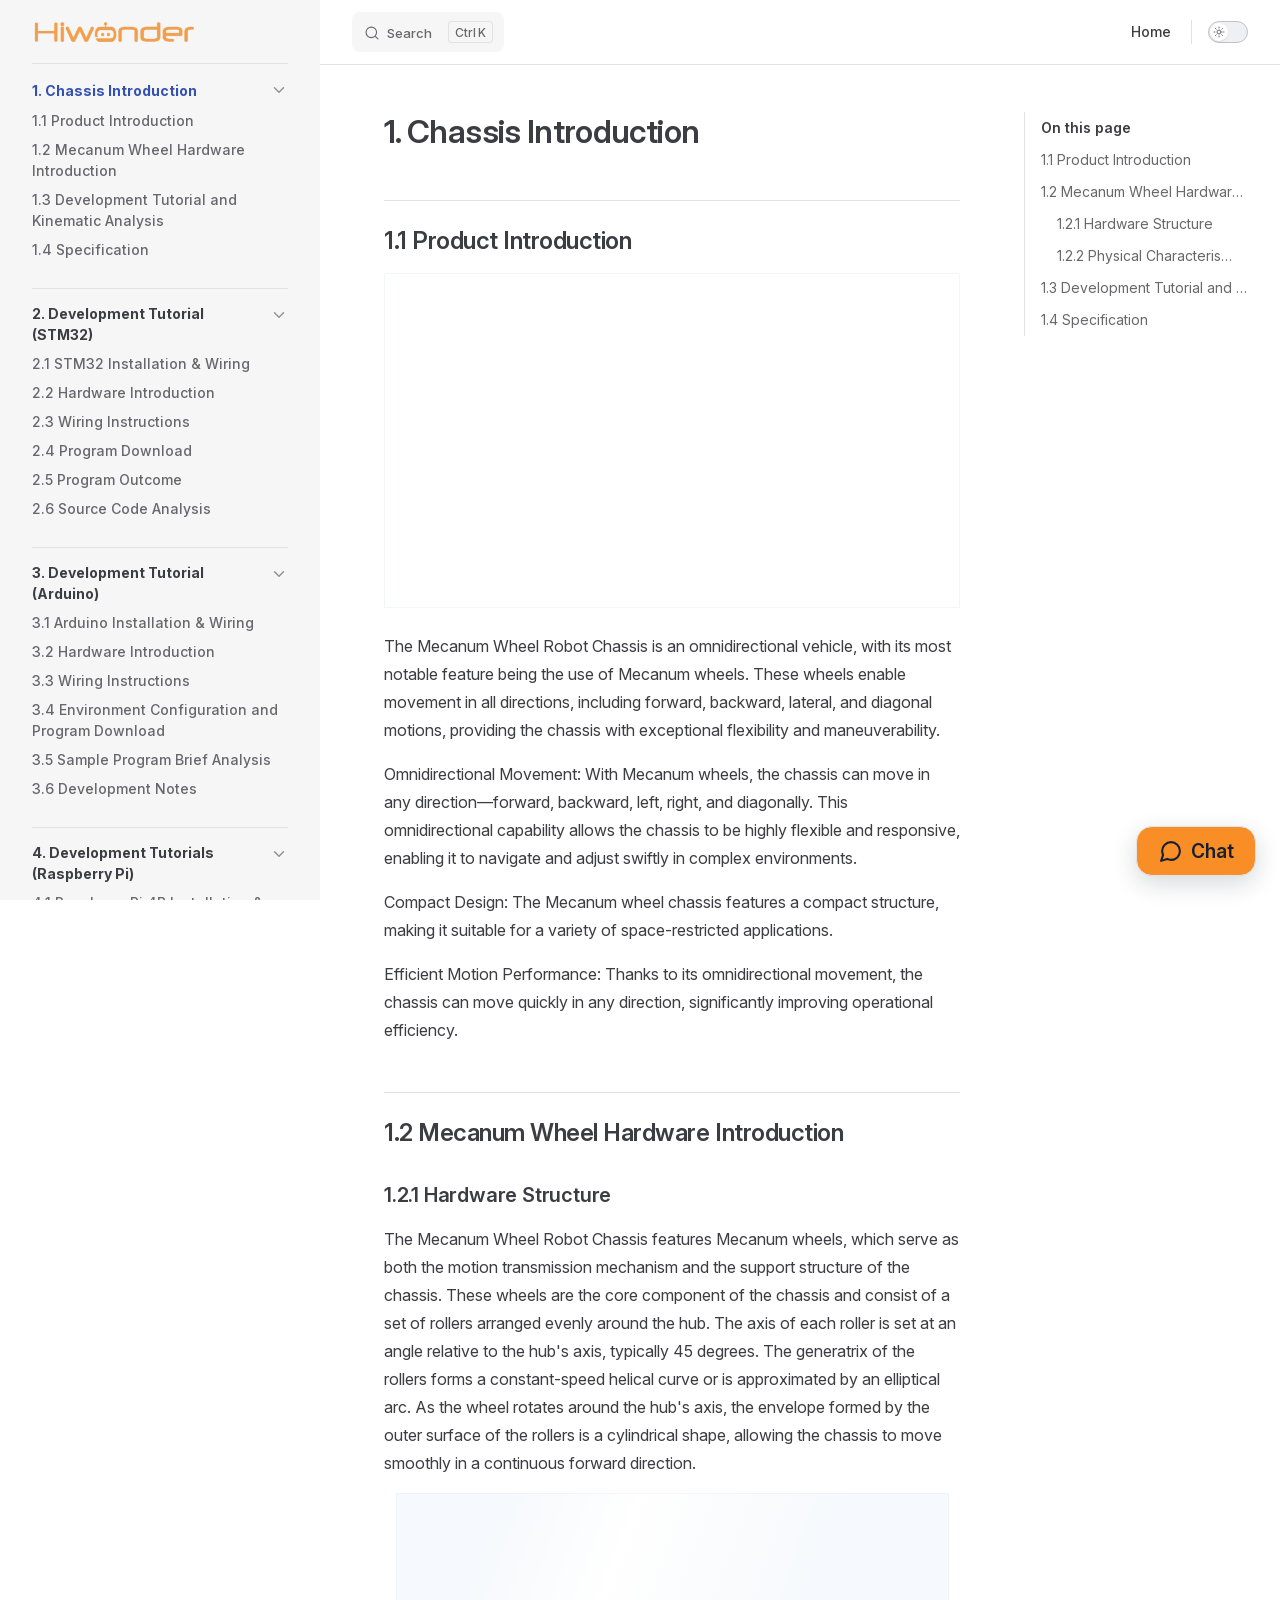
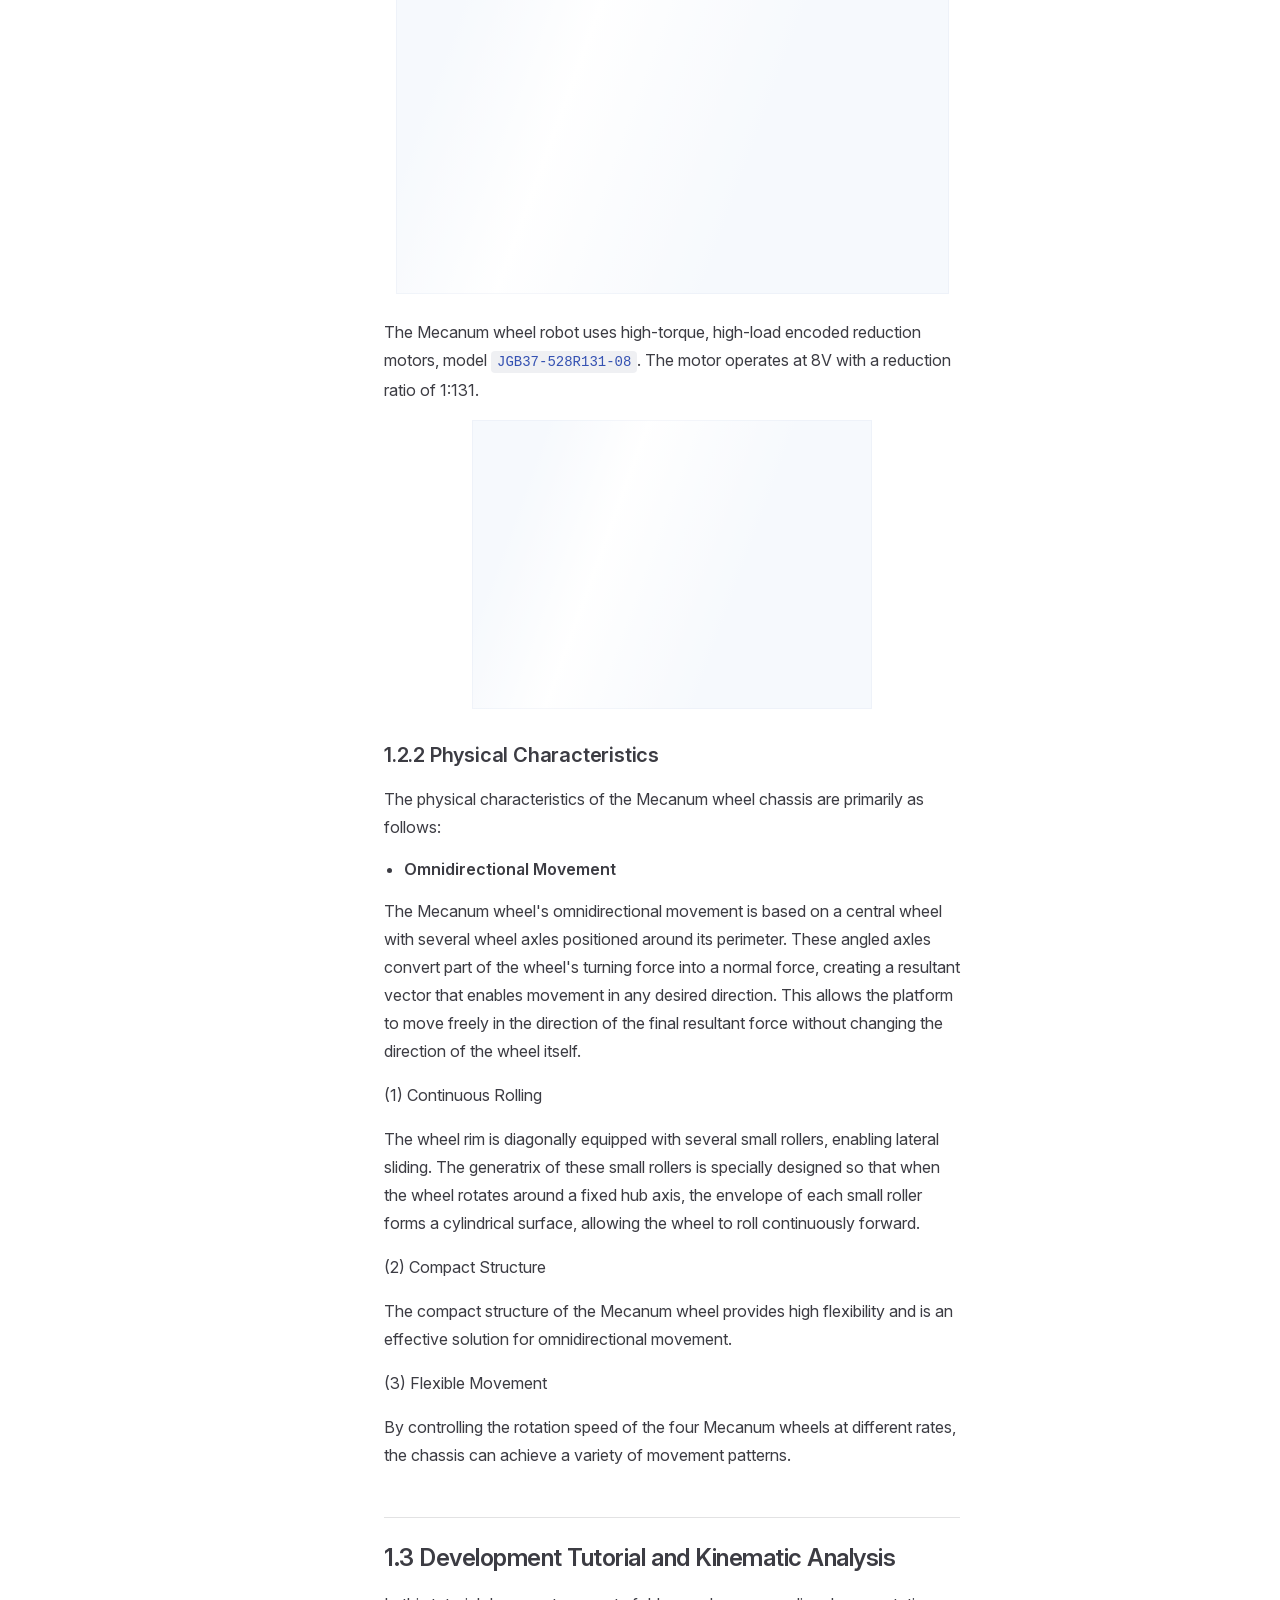
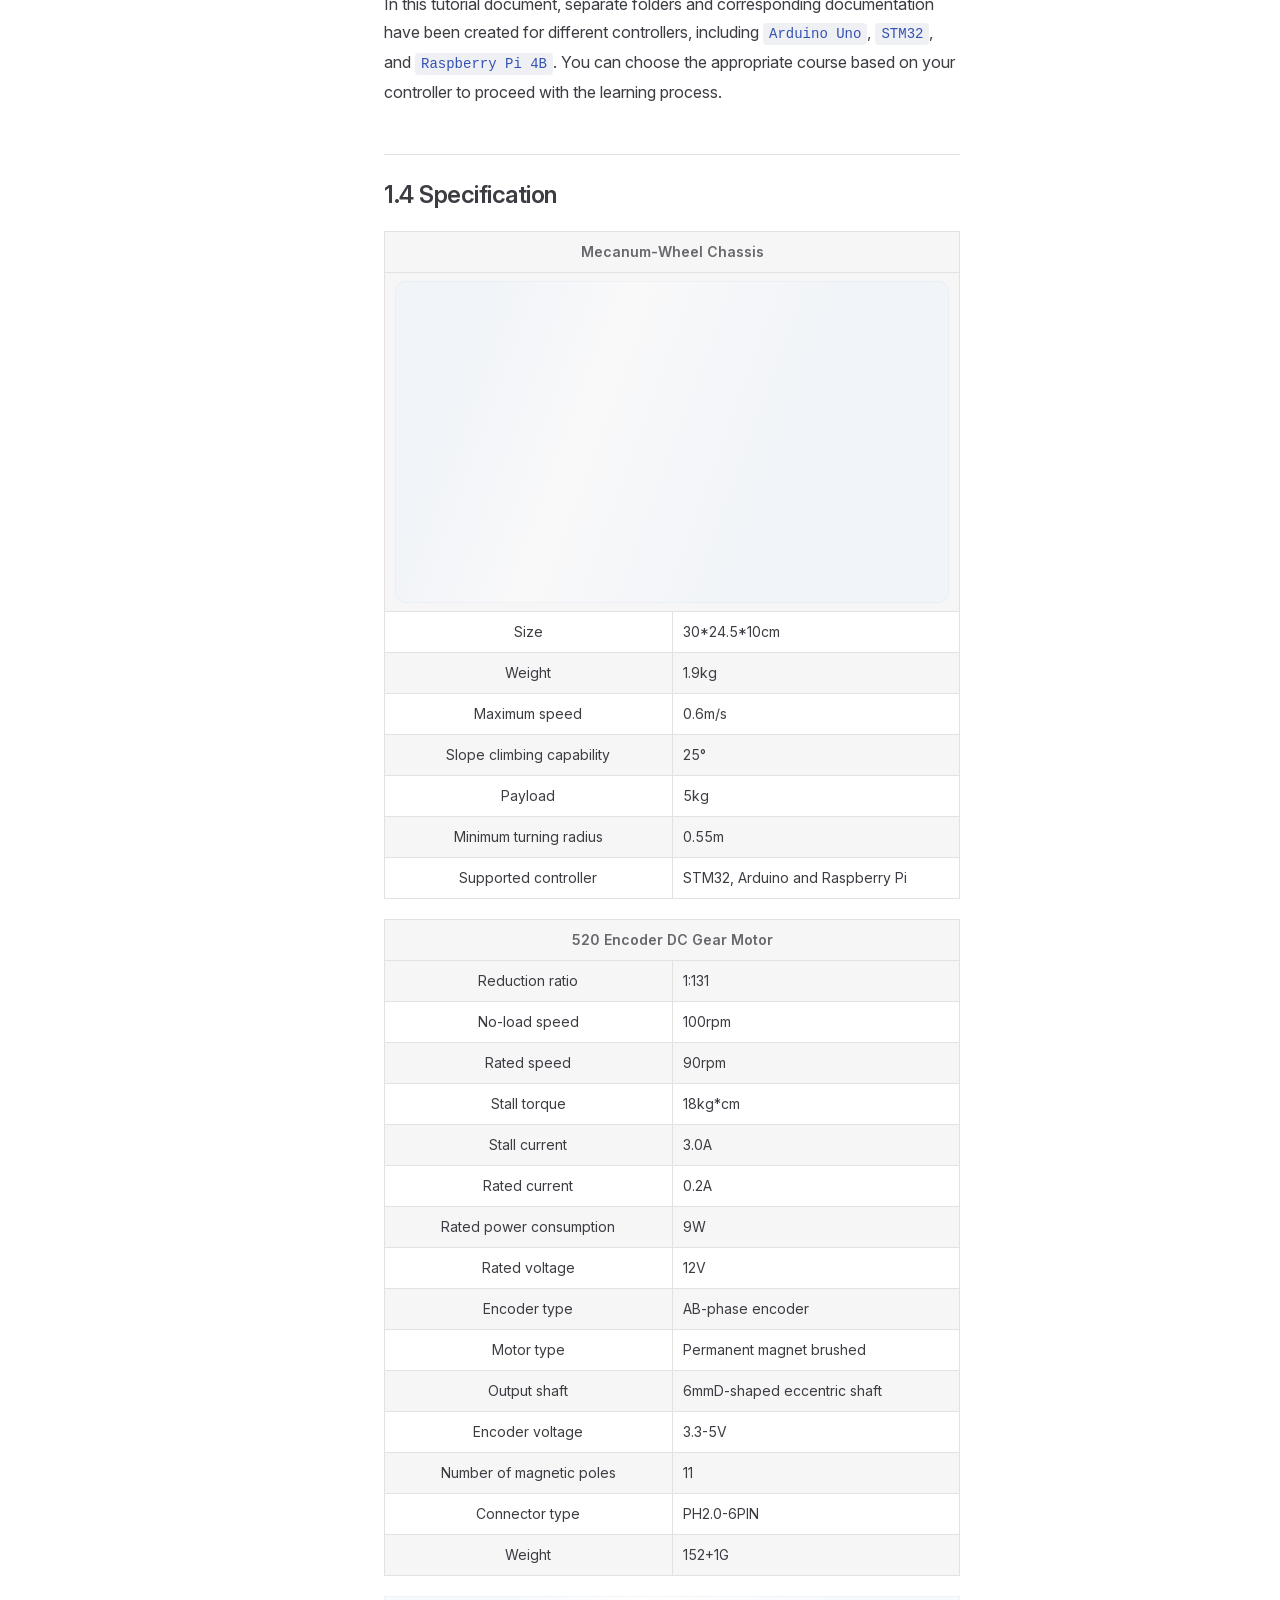
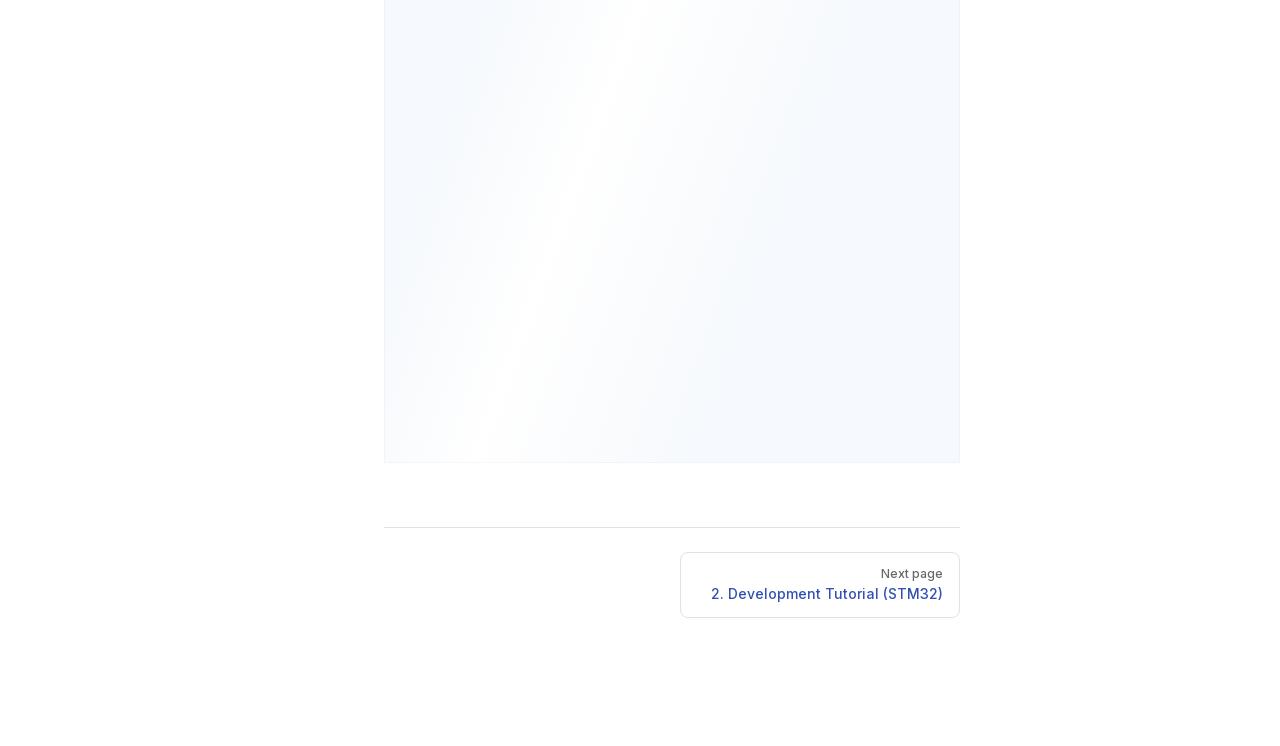
==== commit 4a0e7aa7: "内容修改" ====
--- a/projects/Black-Mecanum-Wheel-Chassis/en/latest/index.html
+++ b/projects/Black-Mecanum-Wheel-Chassis/en/latest/index.html
@@ -4,23 +4,23 @@
     <meta charset="utf-8">
     <meta name="viewport" content="width=device-width,initial-scale=1">
     <title>Black-Mecanum-Wheel-Chassis Documentation</title>
-    <meta name="description" content="Black-Mecanum-Wheel-Chassis robot documentation">
+    <meta name="description" content="Black-Mecanum-Wheel-Chassis documentation">
     <meta name="generator" content="VitePress v1.6.4">
-    <link rel="preload stylesheet" href="/projects/Black-Mecanum-Wheel-Chassis/en/latest/assets/style.B67RBbj1.css" as="style">
+    <link rel="preload stylesheet" href="/projects/Black-Mecanum-Wheel-Chassis/en/latest/assets/style.CeWE5Se7.css" as="style">
     <link rel="preload stylesheet" href="/projects/Black-Mecanum-Wheel-Chassis/en/latest/vp-icons.css" as="style">
     
-    <script type="module" src="/projects/Black-Mecanum-Wheel-Chassis/en/latest/assets/app.CaNl3VOF.js"></script>
+    <script type="module" src="/projects/Black-Mecanum-Wheel-Chassis/en/latest/assets/app.l2KFG2Rs.js"></script>
     <link rel="preload" href="/projects/Black-Mecanum-Wheel-Chassis/en/latest/assets/inter-roman-latin.Di8DUHzh.woff2" as="font" type="font/woff2" crossorigin="">
-    <link rel="modulepreload" href="/projects/Black-Mecanum-Wheel-Chassis/en/latest/assets/chunks/theme.BsBrFblr.js">
-    <link rel="modulepreload" href="/projects/Black-Mecanum-Wheel-Chassis/en/latest/assets/chunks/framework.j6VUGC9R.js">
-    <link rel="modulepreload" href="/projects/Black-Mecanum-Wheel-Chassis/en/latest/assets/index.md.eN8XmB2s.lean.js">
+    <link rel="modulepreload" href="/projects/Black-Mecanum-Wheel-Chassis/en/latest/assets/chunks/theme.CTbzY3zi.js">
+    <link rel="modulepreload" href="/projects/Black-Mecanum-Wheel-Chassis/en/latest/assets/chunks/framework.C1cWbZ8m.js">
+    <link rel="modulepreload" href="/projects/Black-Mecanum-Wheel-Chassis/en/latest/assets/index.md.Bs82aALh.lean.js">
     <link rel="icon" href="/projects/Black-Mecanum-Wheel-Chassis/en/latest/favicon.ico">
     <script id="check-dark-mode">(()=>{const e=localStorage.getItem("vitepress-theme-appearance")||"auto",a=window.matchMedia("(prefers-color-scheme: dark)").matches;(!e||e==="auto"?a:e==="dark")&&document.documentElement.classList.add("dark")})();</script>
     <script id="check-mac-os">document.documentElement.classList.toggle("mac",/Mac|iPhone|iPod|iPad/i.test(navigator.platform));</script>
   </head>
   <body>
-    <div id="app"><!--[--><div class="page-redirect" style="text-align:center;padding:100px 20px;"><p>Redirecting to content page...</p><p><a href="/projects/Black-Mecanum-Wheel-Chassis/en/latest/docs/1_Chassis_Introduction_checked.html" target="_self">If you are not redirected automatically, click here</a></p></div><!--[--><!----><!--]--><!----><!--]--></div>
-    <script>window.__VP_HASH_MAP__=JSON.parse("{\"docs_1_chassis_introduction_checked.md\":\"F3TNyKlN\",\"docs_2_stm32_checked.md\":\"D9RsN35F\",\"docs_3._arduino_checked.md\":\"DajjxOdV\",\"docs_4_raspberry pi_formatted.md\":\"Cjdh-PLK\",\"docs_appendix.md\":\"B516dvhV\",\"docs_index.md\":\"CqKQ9xNc\",\"index.md\":\"eN8XmB2s\"}");window.__VP_SITE_DATA__=JSON.parse("{\"lang\":\"en-US\",\"dir\":\"ltr\",\"title\":\"Black-Mecanum-Wheel-Chassis Documentation\",\"description\":\"Black-Mecanum-Wheel-Chassis robot documentation\",\"base\":\"/projects/Black-Mecanum-Wheel-Chassis/en/latest/\",\"head\":[],\"router\":{\"prefetchLinks\":true},\"appearance\":true,\"themeConfig\":{\"siteTitle\":false,\"logo\":\"/e-logo.png\",\"outline\":[2,3],\"search\":{\"provider\":\"local\",\"options\":{\"translations\":{\"button\":{\"buttonText\":\"Search\",\"buttonAriaLabel\":\"Search\"},\"modal\":{\"searchBox\":{\"resetButtonTitle\":\"Clear search query\",\"resetButtonAriaLabel\":\"Clear search query\",\"cancelButtonText\":\"Cancel\",\"cancelButtonAriaLabel\":\"Cancel\"},\"startScreen\":{\"recentSearchTitle\":\"Recent Searches\",\"noRecentSearchText\":\"No recent searches\",\"suggestedQueryTitle\":\"Suggested Queries\"},\"noResultsScreen\":{\"noResultsText\":\"No results found for\",\"suggestedQueryText\":\"You can try searching for\",\"reportMissingResultsText\":\"Have any queries?\",\"reportMissingResultsLinkText\":\"Report here\"},\"footer\":{\"selectText\":\"to select\",\"navigateText\":\"to navigate\",\"closeText\":\"to close\"}}}}},\"nav\":[{\"text\":\"Home\",\"link\":\"https://www.hiwonder.net/\",\"target\":\"_self\"}],\"sidebar\":[{\"text\":\"1. Chassis Introduction\",\"link\":\"/docs/1_Chassis_Introduction_checked.html\",\"collapsed\":false,\"items\":[{\"text\":\"1.1 Product Introduction\",\"link\":\"/docs/1_Chassis_Introduction_checked.html#_1-1-product-introduction\"},{\"text\":\"1.2 Mecanum Wheel Hardware Introduction\",\"link\":\"/docs/1_Chassis_Introduction_checked.html#_1-2-mecanum-wheel-hardware-introduction\"},{\"text\":\"1.3 Development Tutorial and Kinematic Analysis\",\"link\":\"/docs/1_Chassis_Introduction_checked.html#_1-3-development-tutorial-and-kinematic-analysis\"},{\"text\":\"1.4 Specification\",\"link\":\"/docs/1_Chassis_Introduction_checked.html#_1-4-specification\"}]},{\"text\":\"2. Development Tutorial (STM32)\",\"link\":\"/docs/2_STM32_checked.html\",\"collapsed\":false,\"items\":[{\"text\":\"2.1 STM32 Installation & Wiring\",\"link\":\"/docs/2_STM32_checked.html#_2-1-stm32-installation-wiring\"},{\"text\":\"2.2 Hardware Introduction\",\"link\":\"/docs/2_STM32_checked.html#_2-2-hardware-introduction\"},{\"text\":\"2.3 Wiring Instructions\",\"link\":\"/docs/2_STM32_checked.html#_2-3-wiring-instructions\"},{\"text\":\"2.4 Program Download\",\"link\":\"/docs/2_STM32_checked.html#_2-4-program-download\"},{\"text\":\"2.5 Program Outcome\",\"link\":\"/docs/2_STM32_checked.html#_2-5-program-outcome\"},{\"text\":\"2.6 Source Code Analysis\",\"link\":\"/docs/2_STM32_checked.html#_2-6-source-code-analysis\"}]},{\"text\":\"3. Development Tutorial (Arduino)\",\"link\":\"/docs/3._Arduino_checked.html\",\"collapsed\":false,\"items\":[{\"text\":\"3.1 Arduino Installation & Wiring\",\"link\":\"/docs/3._Arduino_checked.html#_3-1-arduino-installation-wiring\"},{\"text\":\"3.2 Hardware Introduction\",\"link\":\"/docs/3._Arduino_checked.html#_3-2-hardware-introduction\"},{\"text\":\"3.3 Wiring Instructions\",\"link\":\"/docs/3._Arduino_checked.html#_3-3-wiring-instructions\"},{\"text\":\"3.4 Environment Configuration and Program Download\",\"link\":\"/docs/3._Arduino_checked.html#_3-4-environment-configuration-and-program-download\"},{\"text\":\"3.5 Sample Program Brief Analysis\",\"link\":\"/docs/3._Arduino_checked.html#_3-5-sample-program-brief-analysis\"},{\"text\":\"3.6 Development Notes\",\"link\":\"/docs/3._Arduino_checked.html#_3-6-development-notes\"}]},{\"text\":\"4. Development Tutorials (Raspberry Pi)\",\"link\":\"/docs/4_Raspberry%20Pi_formatted.html\",\"collapsed\":false,\"items\":[{\"text\":\"4.1 Raspberry Pi 4B Installation & Wiring\",\"link\":\"/docs/4_Raspberry%20Pi_formatted.html#_4-1-raspberry-pi-4b-installation-wiring\"},{\"text\":\"4.2 Hardware Introduction\",\"link\":\"/docs/4_Raspberry%20Pi_formatted.html#_4-2-hardware-introduction\"},{\"text\":\"4.3 Wiring\",\"link\":\"/docs/4_Raspberry%20Pi_formatted.html#_4-3-wiring\"},{\"text\":\"4.4 Environment Setup and Program Execution\",\"link\":\"/docs/4_Raspberry%20Pi_formatted.html#_4-4-environment-setup-and-program-execution\"},{\"text\":\"4.5 Brief Analysis of Example Program\",\"link\":\"/docs/4_Raspberry%20Pi_formatted.html#_4-5-brief-analysis-of-example-program\"},{\"text\":\"4.6 Development Considerations\",\"link\":\"/docs/4_Raspberry%20Pi_formatted.html#_4-6-development-considerations\"}]},{\"text\":\"Appendix\",\"link\":\"/docs/Appendix.html\",\"collapsed\":false,\"items\":[]}]},\"locales\":{},\"scrollOffset\":134,\"cleanUrls\":false}");</script>
+    <div id="app"><!--[--><div class="page-redirect" style="text-align:center;padding:100px 20px;"><p>Redirecting to content page...</p><p><a href="/projects/Black-Mecanum-Wheel-Chassis/en/latest/docs/1_Chassis_Introduction_checked.html" target="_self">If you are not redirected automatically, click here</a></p></div><!--[--><!----><!--]--><!----><div class="feedback-widget"><!----><button class="feedback-widget__trigger" type="button" aria-expanded="false" aria-label="Open feedback form"><span class="feedback-widget__icon" aria-hidden="true"><svg viewBox="0 0 24 24" focusable="false"><path d="M21 11.5a8.4 8.4 0 0 1-.9 3.8 8.5 8.5 0 0 1-7.6 4.7 8.4 8.4 0 0 1-3.8-.9L3 21l1.9-5.7A8.4 8.4 0 0 1 4 11.5 8.5 8.5 0 0 1 12.5 3 8.5 8.5 0 0 1 21 11.5Z"></path></svg></span><span>Chat</span></button></div><!--]--></div>
+    <script>window.__VP_HASH_MAP__=JSON.parse("{\"docs_1_chassis_introduction_checked.md\":\"C-EkpuoA\",\"docs_2_stm32_checked.md\":\"Cx3PwyDr\",\"docs_3._arduino_checked.md\":\"DZVEzn2w\",\"docs_4_raspberry pi_formatted.md\":\"BZwMwJHp\",\"docs_appendix.md\":\"DMdoc-Iz\",\"docs_index.md\":\"CTDHKXIb\",\"index.md\":\"Bs82aALh\"}");window.__VP_SITE_DATA__=JSON.parse("{\"lang\":\"en-US\",\"dir\":\"ltr\",\"title\":\"Black-Mecanum-Wheel-Chassis Documentation\",\"description\":\"Black-Mecanum-Wheel-Chassis documentation\",\"base\":\"/projects/Black-Mecanum-Wheel-Chassis/en/latest/\",\"head\":[],\"router\":{\"prefetchLinks\":true},\"appearance\":true,\"themeConfig\":{\"siteTitle\":false,\"logo\":\"/e-logo.webp\",\"outline\":[2,3],\"search\":{\"provider\":\"local\",\"options\":{\"translations\":{\"button\":{\"buttonText\":\"Search\",\"buttonAriaLabel\":\"Search\"},\"modal\":{\"searchBox\":{\"resetButtonTitle\":\"Clear search query\",\"resetButtonAriaLabel\":\"Clear search query\",\"cancelButtonText\":\"Cancel\",\"cancelButtonAriaLabel\":\"Cancel\"},\"startScreen\":{\"recentSearchTitle\":\"Recent Searches\",\"noRecentSearchText\":\"No recent searches\",\"suggestedQueryTitle\":\"Suggested Queries\"},\"noResultsScreen\":{\"noResultsText\":\"No results found for\",\"suggestedQueryText\":\"You can try searching for\",\"reportMissingResultsText\":\"Have any queries?\",\"reportMissingResultsLinkText\":\"Report here\"},\"footer\":{\"selectText\":\"to select\",\"navigateText\":\"to navigate\",\"closeText\":\"to close\"}}}}},\"nav\":[{\"text\":\"Home\",\"link\":\"https://www.hiwonder.net/\",\"target\":\"_self\"}],\"sidebar\":[{\"text\":\"1. Chassis Introduction\",\"link\":\"/docs/1_Chassis_Introduction_checked.html\",\"collapsed\":false,\"items\":[{\"text\":\"1.1 Product Introduction\",\"link\":\"/docs/1_Chassis_Introduction_checked.html#_1-1-product-introduction\"},{\"text\":\"1.2 Mecanum Wheel Hardware Introduction\",\"link\":\"/docs/1_Chassis_Introduction_checked.html#_1-2-mecanum-wheel-hardware-introduction\"},{\"text\":\"1.3 Development Tutorial and Kinematic Analysis\",\"link\":\"/docs/1_Chassis_Introduction_checked.html#_1-3-development-tutorial-and-kinematic-analysis\"},{\"text\":\"1.4 Specification\",\"link\":\"/docs/1_Chassis_Introduction_checked.html#_1-4-specification\"}]},{\"text\":\"2. Development Tutorial (STM32)\",\"link\":\"/docs/2_STM32_checked.html\",\"collapsed\":false,\"items\":[{\"text\":\"2.1 STM32 Installation & Wiring\",\"link\":\"/docs/2_STM32_checked.html#_2-1-stm32-installation-wiring\"},{\"text\":\"2.2 Hardware Introduction\",\"link\":\"/docs/2_STM32_checked.html#_2-2-hardware-introduction\"},{\"text\":\"2.3 Wiring Instructions\",\"link\":\"/docs/2_STM32_checked.html#_2-3-wiring-instructions\"},{\"text\":\"2.4 Program Download\",\"link\":\"/docs/2_STM32_checked.html#_2-4-program-download\"},{\"text\":\"2.5 Program Outcome\",\"link\":\"/docs/2_STM32_checked.html#_2-5-program-outcome\"},{\"text\":\"2.6 Source Code Analysis\",\"link\":\"/docs/2_STM32_checked.html#_2-6-source-code-analysis\"}]},{\"text\":\"3. Development Tutorial (Arduino)\",\"link\":\"/docs/3._Arduino_checked.html\",\"collapsed\":false,\"items\":[{\"text\":\"3.1 Arduino Installation & Wiring\",\"link\":\"/docs/3._Arduino_checked.html#_3-1-arduino-installation-wiring\"},{\"text\":\"3.2 Hardware Introduction\",\"link\":\"/docs/3._Arduino_checked.html#_3-2-hardware-introduction\"},{\"text\":\"3.3 Wiring Instructions\",\"link\":\"/docs/3._Arduino_checked.html#_3-3-wiring-instructions\"},{\"text\":\"3.4 Environment Configuration and Program Download\",\"link\":\"/docs/3._Arduino_checked.html#_3-4-environment-configuration-and-program-download\"},{\"text\":\"3.5 Sample Program Brief Analysis\",\"link\":\"/docs/3._Arduino_checked.html#_3-5-sample-program-brief-analysis\"},{\"text\":\"3.6 Development Notes\",\"link\":\"/docs/3._Arduino_checked.html#_3-6-development-notes\"}]},{\"text\":\"4. Development Tutorials (Raspberry Pi)\",\"link\":\"/docs/4_Raspberry%20Pi_formatted.html\",\"collapsed\":false,\"items\":[{\"text\":\"4.1 Raspberry Pi 4B Installation & Wiring\",\"link\":\"/docs/4_Raspberry%20Pi_formatted.html#_4-1-raspberry-pi-4b-installation-wiring\"},{\"text\":\"4.2 Hardware Introduction\",\"link\":\"/docs/4_Raspberry%20Pi_formatted.html#_4-2-hardware-introduction\"},{\"text\":\"4.3 Wiring\",\"link\":\"/docs/4_Raspberry%20Pi_formatted.html#_4-3-wiring\"},{\"text\":\"4.4 Environment Setup and Program Execution\",\"link\":\"/docs/4_Raspberry%20Pi_formatted.html#_4-4-environment-setup-and-program-execution\"},{\"text\":\"4.5 Brief Analysis of Example Program\",\"link\":\"/docs/4_Raspberry%20Pi_formatted.html#_4-5-brief-analysis-of-example-program\"},{\"text\":\"4.6 Development Considerations\",\"link\":\"/docs/4_Raspberry%20Pi_formatted.html#_4-6-development-considerations\"}]},{\"text\":\"Appendix\",\"link\":\"/docs/Appendix.html\",\"collapsed\":false,\"items\":[]}]},\"locales\":{},\"scrollOffset\":134,\"cleanUrls\":false}");</script>
     
   </body>
 </html>
--- a/projects/Black-Mecanum-Wheel-Chassis/en/latest/assets/style.CeWE5Se7.css
+++ b/projects/Black-Mecanum-Wheel-Chassis/en/latest/assets/style.CeWE5Se7.css
@@ -0,0 +1 @@
+@font-face{font-family:Inter;font-style:normal;font-weight:100 900;font-display:swap;src:url(/projects/Black-Mecanum-Wheel-Chassis/en/latest/assets/inter-roman-cyrillic-ext.BBPuwvHQ.woff2) format("woff2");unicode-range:U+0460-052F,U+1C80-1C88,U+20B4,U+2DE0-2DFF,U+A640-A69F,U+FE2E-FE2F}@font-face{font-family:Inter;font-style:normal;font-weight:100 900;font-display:swap;src:url(/projects/Black-Mecanum-Wheel-Chassis/en/latest/assets/inter-roman-cyrillic.C5lxZ8CY.woff2) format("woff2");unicode-range:U+0301,U+0400-045F,U+0490-0491,U+04B0-04B1,U+2116}@font-face{font-family:Inter;font-style:normal;font-weight:100 900;font-display:swap;src:url(/projects/Black-Mecanum-Wheel-Chassis/en/latest/assets/inter-roman-greek-ext.CqjqNYQ-.woff2) format("woff2");unicode-range:U+1F00-1FFF}@font-face{font-family:Inter;font-style:normal;font-weight:100 900;font-display:swap;src:url(/projects/Black-Mecanum-Wheel-Chassis/en/latest/assets/inter-roman-greek.BBVDIX6e.woff2) format("woff2");unicode-range:U+0370-0377,U+037A-037F,U+0384-038A,U+038C,U+038E-03A1,U+03A3-03FF}@font-face{font-family:Inter;font-style:normal;font-weight:100 900;font-display:swap;src:url(/projects/Black-Mecanum-Wheel-Chassis/en/latest/assets/inter-roman-vietnamese.BjW4sHH5.woff2) format("woff2");unicode-range:U+0102-0103,U+0110-0111,U+0128-0129,U+0168-0169,U+01A0-01A1,U+01AF-01B0,U+0300-0301,U+0303-0304,U+0308-0309,U+0323,U+0329,U+1EA0-1EF9,U+20AB}@font-face{font-family:Inter;font-style:normal;font-weight:100 900;font-display:swap;src:url(/projects/Black-Mecanum-Wheel-Chassis/en/latest/assets/inter-roman-latin-ext.4ZJIpNVo.woff2) format("woff2");unicode-range:U+0100-02AF,U+0304,U+0308,U+0329,U+1E00-1E9F,U+1EF2-1EFF,U+2020,U+20A0-20AB,U+20AD-20C0,U+2113,U+2C60-2C7F,U+A720-A7FF}@font-face{font-family:Inter;font-style:normal;font-weight:100 900;font-display:swap;src:url(/projects/Black-Mecanum-Wheel-Chassis/en/latest/assets/inter-roman-latin.Di8DUHzh.woff2) format("woff2");unicode-range:U+0000-00FF,U+0131,U+0152-0153,U+02BB-02BC,U+02C6,U+02DA,U+02DC,U+0304,U+0308,U+0329,U+2000-206F,U+2074,U+20AC,U+2122,U+2191,U+2193,U+2212,U+2215,U+FEFF,U+FFFD}@font-face{font-family:Inter;font-style:italic;font-weight:100 900;font-display:swap;src:url(/projects/Black-Mecanum-Wheel-Chassis/en/latest/assets/inter-italic-cyrillic-ext.r48I6akx.woff2) format("woff2");unicode-range:U+0460-052F,U+1C80-1C88,U+20B4,U+2DE0-2DFF,U+A640-A69F,U+FE2E-FE2F}@font-face{font-family:Inter;font-style:italic;font-weight:100 900;font-display:swap;src:url(/projects/Black-Mecanum-Wheel-Chassis/en/latest/assets/inter-italic-cyrillic.By2_1cv3.woff2) format("woff2");unicode-range:U+0301,U+0400-045F,U+0490-0491,U+04B0-04B1,U+2116}@font-face{font-family:Inter;font-style:italic;font-weight:100 900;font-display:swap;src:url(/projects/Black-Mecanum-Wheel-Chassis/en/latest/assets/inter-italic-greek-ext.1u6EdAuj.woff2) format("woff2");unicode-range:U+1F00-1FFF}@font-face{font-family:Inter;font-style:italic;font-weight:100 900;font-display:swap;src:url(/projects/Black-Mecanum-Wheel-Chassis/en/latest/assets/inter-italic-greek.DJ8dCoTZ.woff2) format("woff2");unicode-range:U+0370-0377,U+037A-037F,U+0384-038A,U+038C,U+038E-03A1,U+03A3-03FF}@font-face{font-family:Inter;font-style:italic;font-weight:100 900;font-display:swap;src:url(/projects/Black-Mecanum-Wheel-Chassis/en/latest/assets/inter-italic-vietnamese.BSbpV94h.woff2) format("woff2");unicode-range:U+0102-0103,U+0110-0111,U+0128-0129,U+0168-0169,U+01A0-01A1,U+01AF-01B0,U+0300-0301,U+0303-0304,U+0308-0309,U+0323,U+0329,U+1EA0-1EF9,U+20AB}@font-face{font-family:Inter;font-style:italic;font-weight:100 900;font-display:swap;src:url(/projects/Black-Mecanum-Wheel-Chassis/en/latest/assets/inter-italic-latin-ext.CN1xVJS-.woff2) format("woff2");unicode-range:U+0100-02AF,U+0304,U+0308,U+0329,U+1E00-1E9F,U+1EF2-1EFF,U+2020,U+20A0-20AB,U+20AD-20C0,U+2113,U+2C60-2C7F,U+A720-A7FF}@font-face{font-family:Inter;font-style:italic;font-weight:100 900;font-display:swap;src:url(/projects/Black-Mecanum-Wheel-Chassis/en/latest/assets/inter-italic-latin.C2AdPX0b.woff2) format("woff2");unicode-range:U+0000-00FF,U+0131,U+0152-0153,U+02BB-02BC,U+02C6,U+02DA,U+02DC,U+0304,U+0308,U+0329,U+2000-206F,U+2074,U+20AC,U+2122,U+2191,U+2193,U+2212,U+2215,U+FEFF,U+FFFD}@font-face{font-family:Punctuation SC;font-weight:400;src:local("PingFang SC Regular"),local("Noto Sans CJK SC"),local("Microsoft YaHei");unicode-range:U+201C,U+201D,U+2018,U+2019,U+2E3A,U+2014,U+2013,U+2026,U+00B7,U+007E,U+002F}@font-face{font-family:Punctuation SC;font-weight:500;src:local("PingFang SC Medium"),local("Noto Sans CJK SC"),local("Microsoft YaHei");unicode-range:U+201C,U+201D,U+2018,U+2019,U+2E3A,U+2014,U+2013,U+2026,U+00B7,U+007E,U+002F}@font-face{font-family:Punctuation SC;font-weight:600;src:local("PingFang SC Semibold"),local("Noto Sans CJK SC Bold"),local("Microsoft YaHei Bold");unicode-range:U+201C,U+201D,U+2018,U+2019,U+2E3A,U+2014,U+2013,U+2026,U+00B7,U+007E,U+002F}@font-face{font-family:Punctuation SC;font-weight:700;src:local("PingFang SC Semibold"),local("Noto Sans CJK SC Bold"),local("Microsoft YaHei Bold");unicode-range:U+201C,U+201D,U+2018,U+2019,U+2E3A,U+2014,U+2013,U+2026,U+00B7,U+007E,U+002F}:root{--vp-c-white: #ffffff;--vp-c-black: #000000;--vp-c-neutral: var(--vp-c-black);--vp-c-neutral-inverse: var(--vp-c-white)}.dark{--vp-c-neutral: var(--vp-c-white);--vp-c-neutral-inverse: var(--vp-c-black)}:root{--vp-c-gray-1: #dddde3;--vp-c-gray-2: #e4e4e9;--vp-c-gray-3: #ebebef;--vp-c-gray-soft: rgba(142, 150, 170, .14);--vp-c-indigo-1: #3451b2;--vp-c-indigo-2: #3a5ccc;--vp-c-indigo-3: #5672cd;--vp-c-indigo-soft: rgba(100, 108, 255, .14);--vp-c-purple-1: #6f42c1;--vp-c-purple-2: #7e4cc9;--vp-c-purple-3: #8e5cd9;--vp-c-purple-soft: rgba(159, 122, 234, .14);--vp-c-green-1: #18794e;--vp-c-green-2: #299764;--vp-c-green-3: #30a46c;--vp-c-green-soft: rgba(16, 185, 129, .14);--vp-c-yellow-1: #915930;--vp-c-yellow-2: #946300;--vp-c-yellow-3: #9f6a00;--vp-c-yellow-soft: rgba(234, 179, 8, .14);--vp-c-red-1: #b8272c;--vp-c-red-2: #d5393e;--vp-c-red-3: #e0575b;--vp-c-red-soft: rgba(244, 63, 94, .14);--vp-c-sponsor: #db2777}.dark{--vp-c-gray-1: #515c67;--vp-c-gray-2: #414853;--vp-c-gray-3: #32363f;--vp-c-gray-soft: rgba(101, 117, 133, .16);--vp-c-indigo-1: #a8b1ff;--vp-c-indigo-2: #5c73e7;--vp-c-indigo-3: #3e63dd;--vp-c-indigo-soft: rgba(100, 108, 255, .16);--vp-c-purple-1: #c8abfa;--vp-c-purple-2: #a879e6;--vp-c-purple-3: #8e5cd9;--vp-c-purple-soft: rgba(159, 122, 234, .16);--vp-c-green-1: #3dd68c;--vp-c-green-2: #30a46c;--vp-c-green-3: #298459;--vp-c-green-soft: rgba(16, 185, 129, .16);--vp-c-yellow-1: #f9b44e;--vp-c-yellow-2: #da8b17;--vp-c-yellow-3: #a46a0a;--vp-c-yellow-soft: rgba(234, 179, 8, .16);--vp-c-red-1: #f66f81;--vp-c-red-2: #f14158;--vp-c-red-3: #b62a3c;--vp-c-red-soft: rgba(244, 63, 94, .16)}:root{--vp-c-bg: #ffffff;--vp-c-bg-alt: #f6f6f7;--vp-c-bg-elv: #ffffff;--vp-c-bg-soft: #f6f6f7}.dark{--vp-c-bg: #1b1b1f;--vp-c-bg-alt: #161618;--vp-c-bg-elv: #202127;--vp-c-bg-soft: #202127}:root{--vp-c-border: #c2c2c4;--vp-c-divider: #e2e2e3;--vp-c-gutter: #e2e2e3}.dark{--vp-c-border: #3c3f44;--vp-c-divider: #2e2e32;--vp-c-gutter: #000000}:root{--vp-c-text-1: #3c3c43;--vp-c-text-2: #67676c;--vp-c-text-3: #929295}.dark{--vp-c-text-1: #dfdfd6;--vp-c-text-2: #98989f;--vp-c-text-3: #6a6a71}:root{--vp-c-default-1: var(--vp-c-gray-1);--vp-c-default-2: var(--vp-c-gray-2);--vp-c-default-3: var(--vp-c-gray-3);--vp-c-default-soft: var(--vp-c-gray-soft);--vp-c-brand-1: var(--vp-c-indigo-1);--vp-c-brand-2: var(--vp-c-indigo-2);--vp-c-brand-3: var(--vp-c-indigo-3);--vp-c-brand-soft: var(--vp-c-indigo-soft);--vp-c-brand: var(--vp-c-brand-1);--vp-c-tip-1: var(--vp-c-brand-1);--vp-c-tip-2: var(--vp-c-brand-2);--vp-c-tip-3: var(--vp-c-brand-3);--vp-c-tip-soft: var(--vp-c-brand-soft);--vp-c-note-1: var(--vp-c-brand-1);--vp-c-note-2: var(--vp-c-brand-2);--vp-c-note-3: var(--vp-c-brand-3);--vp-c-note-soft: var(--vp-c-brand-soft);--vp-c-success-1: var(--vp-c-green-1);--vp-c-success-2: var(--vp-c-green-2);--vp-c-success-3: var(--vp-c-green-3);--vp-c-success-soft: var(--vp-c-green-soft);--vp-c-important-1: var(--vp-c-purple-1);--vp-c-important-2: var(--vp-c-purple-2);--vp-c-important-3: var(--vp-c-purple-3);--vp-c-important-soft: var(--vp-c-purple-soft);--vp-c-warning-1: var(--vp-c-yellow-1);--vp-c-warning-2: var(--vp-c-yellow-2);--vp-c-warning-3: var(--vp-c-yellow-3);--vp-c-warning-soft: var(--vp-c-yellow-soft);--vp-c-danger-1: var(--vp-c-red-1);--vp-c-danger-2: var(--vp-c-red-2);--vp-c-danger-3: var(--vp-c-red-3);--vp-c-danger-soft: var(--vp-c-red-soft);--vp-c-caution-1: var(--vp-c-red-1);--vp-c-caution-2: var(--vp-c-red-2);--vp-c-caution-3: var(--vp-c-red-3);--vp-c-caution-soft: var(--vp-c-red-soft)}:root{--vp-font-family-base: "Inter", ui-sans-serif, system-ui, sans-serif, "Apple Color Emoji", "Segoe UI Emoji", "Segoe UI Symbol", "Noto Color Emoji";--vp-font-family-mono: ui-monospace, "Menlo", "Monaco", "Consolas", "Liberation Mono", "Courier New", monospace;font-optical-sizing:auto}:root:where(:lang(zh)){--vp-font-family-base: "Punctuation SC", "Inter", ui-sans-serif, system-ui, sans-serif, "Apple Color Emoji", "Segoe UI Emoji", "Segoe UI Symbol", "Noto Color Emoji"}:root{--vp-shadow-1: 0 1px 2px rgba(0, 0, 0, .04), 0 1px 2px rgba(0, 0, 0, .06);--vp-shadow-2: 0 3px 12px rgba(0, 0, 0, .07), 0 1px 4px rgba(0, 0, 0, .07);--vp-shadow-3: 0 12px 32px rgba(0, 0, 0, .1), 0 2px 6px rgba(0, 0, 0, .08);--vp-shadow-4: 0 14px 44px rgba(0, 0, 0, .12), 0 3px 9px rgba(0, 0, 0, .12);--vp-shadow-5: 0 18px 56px rgba(0, 0, 0, .16), 0 4px 12px rgba(0, 0, 0, .16)}:root{--vp-z-index-footer: 10;--vp-z-index-local-nav: 20;--vp-z-index-nav: 30;--vp-z-index-layout-top: 40;--vp-z-index-backdrop: 50;--vp-z-index-sidebar: 60}@media (min-width: 960px){:root{--vp-z-index-sidebar: 25}}:root{--vp-layout-max-width: 1440px}:root{--vp-header-anchor-symbol: "#"}:root{--vp-code-line-height: 1.7;--vp-code-font-size: .875em;--vp-code-color: var(--vp-c-brand-1);--vp-code-link-color: var(--vp-c-brand-1);--vp-code-link-hover-color: var(--vp-c-brand-2);--vp-code-bg: var(--vp-c-default-soft);--vp-code-block-color: var(--vp-c-text-2);--vp-code-block-bg: var(--vp-c-bg-alt);--vp-code-block-divider-color: var(--vp-c-gutter);--vp-code-lang-color: var(--vp-c-text-3);--vp-code-line-highlight-color: var(--vp-c-default-soft);--vp-code-line-number-color: var(--vp-c-text-3);--vp-code-line-diff-add-color: var(--vp-c-success-soft);--vp-code-line-diff-add-symbol-color: var(--vp-c-success-1);--vp-code-line-diff-remove-color: var(--vp-c-danger-soft);--vp-code-line-diff-remove-symbol-color: var(--vp-c-danger-1);--vp-code-line-warning-color: var(--vp-c-warning-soft);--vp-code-line-error-color: var(--vp-c-danger-soft);--vp-code-copy-code-border-color: var(--vp-c-divider);--vp-code-copy-code-bg: var(--vp-c-bg-soft);--vp-code-copy-code-hover-border-color: var(--vp-c-divider);--vp-code-copy-code-hover-bg: var(--vp-c-bg);--vp-code-copy-code-active-text: var(--vp-c-text-2);--vp-code-copy-copied-text-content: "Copied";--vp-code-tab-divider: var(--vp-code-block-divider-color);--vp-code-tab-text-color: var(--vp-c-text-2);--vp-code-tab-bg: var(--vp-code-block-bg);--vp-code-tab-hover-text-color: var(--vp-c-text-1);--vp-code-tab-active-text-color: var(--vp-c-text-1);--vp-code-tab-active-bar-color: var(--vp-c-brand-1)}:lang(es),:lang(pt){--vp-code-copy-copied-text-content: "Copiado"}:lang(fa){--vp-code-copy-copied-text-content: "کپی شد"}:lang(ko){--vp-code-copy-copied-text-content: "복사됨"}:lang(ru){--vp-code-copy-copied-text-content: "Скопировано"}:lang(zh){--vp-code-copy-copied-text-content: "已复制"}:root{--vp-button-brand-border: transparent;--vp-button-brand-text: var(--vp-c-white);--vp-button-brand-bg: var(--vp-c-brand-3);--vp-button-brand-hover-border: transparent;--vp-button-brand-hover-text: var(--vp-c-white);--vp-button-brand-hover-bg: var(--vp-c-brand-2);--vp-button-brand-active-border: transparent;--vp-button-brand-active-text: var(--vp-c-white);--vp-button-brand-active-bg: var(--vp-c-brand-1);--vp-button-alt-border: transparent;--vp-button-alt-text: var(--vp-c-text-1);--vp-button-alt-bg: var(--vp-c-default-3);--vp-button-alt-hover-border: transparent;--vp-button-alt-hover-text: var(--vp-c-text-1);--vp-button-alt-hover-bg: var(--vp-c-default-2);--vp-button-alt-active-border: transparent;--vp-button-alt-active-text: var(--vp-c-text-1);--vp-button-alt-active-bg: var(--vp-c-default-1);--vp-button-sponsor-border: var(--vp-c-text-2);--vp-button-sponsor-text: var(--vp-c-text-2);--vp-button-sponsor-bg: transparent;--vp-button-sponsor-hover-border: var(--vp-c-sponsor);--vp-button-sponsor-hover-text: var(--vp-c-sponsor);--vp-button-sponsor-hover-bg: transparent;--vp-button-sponsor-active-border: var(--vp-c-sponsor);--vp-button-sponsor-active-text: var(--vp-c-sponsor);--vp-button-sponsor-active-bg: transparent}:root{--vp-custom-block-font-size: 14px;--vp-custom-block-code-font-size: 13px;--vp-custom-block-info-border: transparent;--vp-custom-block-info-text: var(--vp-c-text-1);--vp-custom-block-info-bg: var(--vp-c-default-soft);--vp-custom-block-info-code-bg: var(--vp-c-default-soft);--vp-custom-block-note-border: transparent;--vp-custom-block-note-text: var(--vp-c-text-1);--vp-custom-block-note-bg: var(--vp-c-default-soft);--vp-custom-block-note-code-bg: var(--vp-c-default-soft);--vp-custom-block-tip-border: transparent;--vp-custom-block-tip-text: var(--vp-c-text-1);--vp-custom-block-tip-bg: var(--vp-c-tip-soft);--vp-custom-block-tip-code-bg: var(--vp-c-tip-soft);--vp-custom-block-important-border: transparent;--vp-custom-block-important-text: var(--vp-c-text-1);--vp-custom-block-important-bg: var(--vp-c-important-soft);--vp-custom-block-important-code-bg: var(--vp-c-important-soft);--vp-custom-block-warning-border: transparent;--vp-custom-block-warning-text: var(--vp-c-text-1);--vp-custom-block-warning-bg: var(--vp-c-warning-soft);--vp-custom-block-warning-code-bg: var(--vp-c-warning-soft);--vp-custom-block-danger-border: transparent;--vp-custom-block-danger-text: var(--vp-c-text-1);--vp-custom-block-danger-bg: var(--vp-c-danger-soft);--vp-custom-block-danger-code-bg: var(--vp-c-danger-soft);--vp-custom-block-caution-border: transparent;--vp-custom-block-caution-text: var(--vp-c-text-1);--vp-custom-block-caution-bg: var(--vp-c-caution-soft);--vp-custom-block-caution-code-bg: var(--vp-c-caution-soft);--vp-custom-block-details-border: var(--vp-custom-block-info-border);--vp-custom-block-details-text: var(--vp-custom-block-info-text);--vp-custom-block-details-bg: var(--vp-custom-block-info-bg);--vp-custom-block-details-code-bg: var(--vp-custom-block-info-code-bg)}:root{--vp-input-border-color: var(--vp-c-border);--vp-input-bg-color: var(--vp-c-bg-alt);--vp-input-switch-bg-color: var(--vp-c-default-soft)}:root{--vp-nav-height: 64px;--vp-nav-bg-color: var(--vp-c-bg);--vp-nav-screen-bg-color: var(--vp-c-bg);--vp-nav-logo-height: 24px}.hide-nav{--vp-nav-height: 0px}.hide-nav .VPSidebar{--vp-nav-height: 22px}:root{--vp-local-nav-bg-color: var(--vp-c-bg)}:root{--vp-sidebar-width: 272px;--vp-sidebar-bg-color: var(--vp-c-bg-alt)}:root{--vp-backdrop-bg-color: rgba(0, 0, 0, .6)}:root{--vp-home-hero-name-color: var(--vp-c-brand-1);--vp-home-hero-name-background: transparent;--vp-home-hero-image-background-image: none;--vp-home-hero-image-filter: none}:root{--vp-badge-info-border: transparent;--vp-badge-info-text: var(--vp-c-text-2);--vp-badge-info-bg: var(--vp-c-default-soft);--vp-badge-tip-border: transparent;--vp-badge-tip-text: var(--vp-c-tip-1);--vp-badge-tip-bg: var(--vp-c-tip-soft);--vp-badge-warning-border: transparent;--vp-badge-warning-text: var(--vp-c-warning-1);--vp-badge-warning-bg: var(--vp-c-warning-soft);--vp-badge-danger-border: transparent;--vp-badge-danger-text: var(--vp-c-danger-1);--vp-badge-danger-bg: var(--vp-c-danger-soft)}:root{--vp-carbon-ads-text-color: var(--vp-c-text-1);--vp-carbon-ads-poweredby-color: var(--vp-c-text-2);--vp-carbon-ads-bg-color: var(--vp-c-bg-soft);--vp-carbon-ads-hover-text-color: var(--vp-c-brand-1);--vp-carbon-ads-hover-poweredby-color: var(--vp-c-text-1)}:root{--vp-local-search-bg: var(--vp-c-bg);--vp-local-search-result-bg: var(--vp-c-bg);--vp-local-search-result-border: var(--vp-c-divider);--vp-local-search-result-selected-bg: var(--vp-c-bg);--vp-local-search-result-selected-border: var(--vp-c-brand-1);--vp-local-search-highlight-bg: var(--vp-c-brand-1);--vp-local-search-highlight-text: var(--vp-c-neutral-inverse)}@media (prefers-reduced-motion: reduce){*,:before,:after{animation-delay:-1ms!important;animation-duration:1ms!important;animation-iteration-count:1!important;background-attachment:initial!important;scroll-behavior:auto!important;transition-duration:0s!important;transition-delay:0s!important}}*,:before,:after{box-sizing:border-box}html{line-height:1.4;font-size:16px;-webkit-text-size-adjust:100%}html.dark{color-scheme:dark}body{margin:0;width:100%;min-width:320px;min-height:100vh;line-height:24px;font-family:var(--vp-font-family-base);font-size:16px;font-weight:400;color:var(--vp-c-text-1);background-color:var(--vp-c-bg);font-synthesis:style;text-rendering:optimizeLegibility;-webkit-font-smoothing:antialiased;-moz-osx-font-smoothing:grayscale}main{display:block}h1,h2,h3,h4,h5,h6{margin:0;line-height:24px;font-size:16px;font-weight:400}p{margin:0}strong,b{font-weight:600}a,area,button,[role=button],input,label,select,summary,textarea{touch-action:manipulation}a{color:inherit;text-decoration:inherit}ol,ul{list-style:none;margin:0;padding:0}blockquote{margin:0}pre,code,kbd,samp{font-family:var(--vp-font-family-mono)}img,svg,video,canvas,audio,iframe,embed,object{display:block}figure{margin:0}img,video{max-width:100%;height:auto}button,input,optgroup,select,textarea{border:0;padding:0;line-height:inherit;color:inherit}button{padding:0;font-family:inherit;background-color:transparent;background-image:none}button:enabled,[role=button]:enabled{cursor:pointer}button:focus,button:focus-visible{outline:1px dotted;outline:4px auto -webkit-focus-ring-color}button:focus:not(:focus-visible){outline:none!important}input:focus,textarea:focus,select:focus{outline:none}table{border-collapse:collapse}input{background-color:transparent}input:-ms-input-placeholder,textarea:-ms-input-placeholder{color:var(--vp-c-text-3)}input::-ms-input-placeholder,textarea::-ms-input-placeholder{color:var(--vp-c-text-3)}input::placeholder,textarea::placeholder{color:var(--vp-c-text-3)}input::-webkit-outer-spin-button,input::-webkit-inner-spin-button{-webkit-appearance:none;margin:0}input[type=number]{-moz-appearance:textfield}textarea{resize:vertical}select{-webkit-appearance:none}fieldset{margin:0;padding:0}h1,h2,h3,h4,h5,h6,li,p{overflow-wrap:break-word}vite-error-overlay{z-index:9999}mjx-container{overflow-x:auto}mjx-container>svg{display:inline-block;margin:auto}[class^=vpi-],[class*=" vpi-"],.vp-icon{width:1em;height:1em}[class^=vpi-].bg,[class*=" vpi-"].bg,.vp-icon.bg{background-size:100% 100%;background-color:transparent}[class^=vpi-]:not(.bg),[class*=" vpi-"]:not(.bg),.vp-icon:not(.bg){-webkit-mask:var(--icon) no-repeat;mask:var(--icon) no-repeat;-webkit-mask-size:100% 100%;mask-size:100% 100%;background-color:currentColor;color:inherit}.vpi-align-left{--icon: url("data:image/svg+xml,%3Csvg xmlns='http://www.w3.org/2000/svg' fill='none' stroke='currentColor' stroke-linecap='round' stroke-linejoin='round' stroke-width='2' viewBox='0 0 24 24'%3E%3Cpath d='M21 6H3M15 12H3M17 18H3'/%3E%3C/svg%3E")}.vpi-arrow-right,.vpi-arrow-down,.vpi-arrow-left,.vpi-arrow-up{--icon: url("data:image/svg+xml,%3Csvg xmlns='http://www.w3.org/2000/svg' fill='none' stroke='currentColor' stroke-linecap='round' stroke-linejoin='round' stroke-width='2' viewBox='0 0 24 24'%3E%3Cpath d='M5 12h14M12 5l7 7-7 7'/%3E%3C/svg%3E")}.vpi-chevron-right,.vpi-chevron-down,.vpi-chevron-left,.vpi-chevron-up{--icon: url("data:image/svg+xml,%3Csvg xmlns='http://www.w3.org/2000/svg' fill='none' stroke='currentColor' stroke-linecap='round' stroke-linejoin='round' stroke-width='2' viewBox='0 0 24 24'%3E%3Cpath d='m9 18 6-6-6-6'/%3E%3C/svg%3E")}.vpi-chevron-down,.vpi-arrow-down{transform:rotate(90deg)}.vpi-chevron-left,.vpi-arrow-left{transform:rotate(180deg)}.vpi-chevron-up,.vpi-arrow-up{transform:rotate(-90deg)}.vpi-square-pen{--icon: url("data:image/svg+xml,%3Csvg xmlns='http://www.w3.org/2000/svg' fill='none' stroke='currentColor' stroke-linecap='round' stroke-linejoin='round' stroke-width='2' viewBox='0 0 24 24'%3E%3Cpath d='M12 3H5a2 2 0 0 0-2 2v14a2 2 0 0 0 2 2h14a2 2 0 0 0 2-2v-7'/%3E%3Cpath d='M18.375 2.625a2.121 2.121 0 1 1 3 3L12 15l-4 1 1-4Z'/%3E%3C/svg%3E")}.vpi-plus{--icon: url("data:image/svg+xml,%3Csvg xmlns='http://www.w3.org/2000/svg' fill='none' stroke='currentColor' stroke-linecap='round' stroke-linejoin='round' stroke-width='2' viewBox='0 0 24 24'%3E%3Cpath d='M5 12h14M12 5v14'/%3E%3C/svg%3E")}.vpi-sun{--icon: url("data:image/svg+xml,%3Csvg xmlns='http://www.w3.org/2000/svg' fill='none' stroke='currentColor' stroke-linecap='round' stroke-linejoin='round' stroke-width='2' viewBox='0 0 24 24'%3E%3Ccircle cx='12' cy='12' r='4'/%3E%3Cpath d='M12 2v2M12 20v2M4.93 4.93l1.41 1.41M17.66 17.66l1.41 1.41M2 12h2M20 12h2M6.34 17.66l-1.41 1.41M19.07 4.93l-1.41 1.41'/%3E%3C/svg%3E")}.vpi-moon{--icon: url("data:image/svg+xml,%3Csvg xmlns='http://www.w3.org/2000/svg' fill='none' stroke='currentColor' stroke-linecap='round' stroke-linejoin='round' stroke-width='2' viewBox='0 0 24 24'%3E%3Cpath d='M12 3a6 6 0 0 0 9 9 9 9 0 1 1-9-9Z'/%3E%3C/svg%3E")}.vpi-more-horizontal{--icon: url("data:image/svg+xml,%3Csvg xmlns='http://www.w3.org/2000/svg' fill='none' stroke='currentColor' stroke-linecap='round' stroke-linejoin='round' stroke-width='2' viewBox='0 0 24 24'%3E%3Ccircle cx='12' cy='12' r='1'/%3E%3Ccircle cx='19' cy='12' r='1'/%3E%3Ccircle cx='5' cy='12' r='1'/%3E%3C/svg%3E")}.vpi-languages{--icon: url("data:image/svg+xml,%3Csvg xmlns='http://www.w3.org/2000/svg' fill='none' stroke='currentColor' stroke-linecap='round' stroke-linejoin='round' stroke-width='2' viewBox='0 0 24 24'%3E%3Cpath d='m5 8 6 6M4 14l6-6 2-3M2 5h12M7 2h1M22 22l-5-10-5 10M14 18h6'/%3E%3C/svg%3E")}.vpi-heart{--icon: url("data:image/svg+xml,%3Csvg xmlns='http://www.w3.org/2000/svg' fill='none' stroke='currentColor' stroke-linecap='round' stroke-linejoin='round' stroke-width='2' viewBox='0 0 24 24'%3E%3Cpath d='M19 14c1.49-1.46 3-3.21 3-5.5A5.5 5.5 0 0 0 16.5 3c-1.76 0-3 .5-4.5 2-1.5-1.5-2.74-2-4.5-2A5.5 5.5 0 0 0 2 8.5c0 2.3 1.5 4.05 3 5.5l7 7Z'/%3E%3C/svg%3E")}.vpi-search{--icon: url("data:image/svg+xml,%3Csvg xmlns='http://www.w3.org/2000/svg' fill='none' stroke='currentColor' stroke-linecap='round' stroke-linejoin='round' stroke-width='2' viewBox='0 0 24 24'%3E%3Ccircle cx='11' cy='11' r='8'/%3E%3Cpath d='m21 21-4.3-4.3'/%3E%3C/svg%3E")}.vpi-layout-list{--icon: url("data:image/svg+xml,%3Csvg xmlns='http://www.w3.org/2000/svg' fill='none' stroke='currentColor' stroke-linecap='round' stroke-linejoin='round' stroke-width='2' viewBox='0 0 24 24'%3E%3Crect width='7' height='7' x='3' y='3' rx='1'/%3E%3Crect width='7' height='7' x='3' y='14' rx='1'/%3E%3Cpath d='M14 4h7M14 9h7M14 15h7M14 20h7'/%3E%3C/svg%3E")}.vpi-delete{--icon: url("data:image/svg+xml,%3Csvg xmlns='http://www.w3.org/2000/svg' fill='none' stroke='currentColor' stroke-linecap='round' stroke-linejoin='round' stroke-width='2' viewBox='0 0 24 24'%3E%3Cpath d='M20 5H9l-7 7 7 7h11a2 2 0 0 0 2-2V7a2 2 0 0 0-2-2ZM18 9l-6 6M12 9l6 6'/%3E%3C/svg%3E")}.vpi-corner-down-left{--icon: url("data:image/svg+xml,%3Csvg xmlns='http://www.w3.org/2000/svg' fill='none' stroke='currentColor' stroke-linecap='round' stroke-linejoin='round' stroke-width='2' viewBox='0 0 24 24'%3E%3Cpath d='m9 10-5 5 5 5'/%3E%3Cpath d='M20 4v7a4 4 0 0 1-4 4H4'/%3E%3C/svg%3E")}:root{--vp-icon-copy: url("data:image/svg+xml,%3Csvg xmlns='http://www.w3.org/2000/svg' fill='none' stroke='rgba(128,128,128,1)' stroke-linecap='round' stroke-linejoin='round' stroke-width='2' viewBox='0 0 24 24'%3E%3Crect width='8' height='4' x='8' y='2' rx='1' ry='1'/%3E%3Cpath d='M16 4h2a2 2 0 0 1 2 2v14a2 2 0 0 1-2 2H6a2 2 0 0 1-2-2V6a2 2 0 0 1 2-2h2'/%3E%3C/svg%3E");--vp-icon-copied: url("data:image/svg+xml,%3Csvg xmlns='http://www.w3.org/2000/svg' fill='none' stroke='rgba(128,128,128,1)' stroke-linecap='round' stroke-linejoin='round' stroke-width='2' viewBox='0 0 24 24'%3E%3Crect width='8' height='4' x='8' y='2' rx='1' ry='1'/%3E%3Cpath d='M16 4h2a2 2 0 0 1 2 2v14a2 2 0 0 1-2 2H6a2 2 0 0 1-2-2V6a2 2 0 0 1 2-2h2'/%3E%3Cpath d='m9 14 2 2 4-4'/%3E%3C/svg%3E")}.visually-hidden{position:absolute;width:1px;height:1px;white-space:nowrap;clip:rect(0 0 0 0);clip-path:inset(50%);overflow:hidden}.custom-block{border:1px solid transparent;border-radius:8px;padding:16px 16px 8px;line-height:24px;font-size:var(--vp-custom-block-font-size);color:var(--vp-c-text-2)}.custom-block.info{border-color:var(--vp-custom-block-info-border);color:var(--vp-custom-block-info-text);background-color:var(--vp-custom-block-info-bg)}.custom-block.info a,.custom-block.info code{color:var(--vp-c-brand-1)}.custom-block.info a:hover,.custom-block.info a:hover>code{color:var(--vp-c-brand-2)}.custom-block.info code{background-color:var(--vp-custom-block-info-code-bg)}.custom-block.note{border-color:var(--vp-custom-block-note-border);color:var(--vp-custom-block-note-text);background-color:var(--vp-custom-block-note-bg)}.custom-block.note a,.custom-block.note code{color:var(--vp-c-brand-1)}.custom-block.note a:hover,.custom-block.note a:hover>code{color:var(--vp-c-brand-2)}.custom-block.note code{background-color:var(--vp-custom-block-note-code-bg)}.custom-block.tip{border-color:var(--vp-custom-block-tip-border);color:var(--vp-custom-block-tip-text);background-color:var(--vp-custom-block-tip-bg)}.custom-block.tip a,.custom-block.tip code{color:var(--vp-c-tip-1)}.custom-block.tip a:hover,.custom-block.tip a:hover>code{color:var(--vp-c-tip-2)}.custom-block.tip code{background-color:var(--vp-custom-block-tip-code-bg)}.custom-block.important{border-color:var(--vp-custom-block-important-border);color:var(--vp-custom-block-important-text);background-color:var(--vp-custom-block-important-bg)}.custom-block.important a,.custom-block.important code{color:var(--vp-c-important-1)}.custom-block.important a:hover,.custom-block.important a:hover>code{color:var(--vp-c-important-2)}.custom-block.important code{background-color:var(--vp-custom-block-important-code-bg)}.custom-block.warning{border-color:var(--vp-custom-block-warning-border);color:var(--vp-custom-block-warning-text);background-color:var(--vp-custom-block-warning-bg)}.custom-block.warning a,.custom-block.warning code{color:var(--vp-c-warning-1)}.custom-block.warning a:hover,.custom-block.warning a:hover>code{color:var(--vp-c-warning-2)}.custom-block.warning code{background-color:var(--vp-custom-block-warning-code-bg)}.custom-block.danger{border-color:var(--vp-custom-block-danger-border);color:var(--vp-custom-block-danger-text);background-color:var(--vp-custom-block-danger-bg)}.custom-block.danger a,.custom-block.danger code{color:var(--vp-c-danger-1)}.custom-block.danger a:hover,.custom-block.danger a:hover>code{color:var(--vp-c-danger-2)}.custom-block.danger code{background-color:var(--vp-custom-block-danger-code-bg)}.custom-block.caution{border-color:var(--vp-custom-block-caution-border);color:var(--vp-custom-block-caution-text);background-color:var(--vp-custom-block-caution-bg)}.custom-block.caution a,.custom-block.caution code{color:var(--vp-c-caution-1)}.custom-block.caution a:hover,.custom-block.caution a:hover>code{color:var(--vp-c-caution-2)}.custom-block.caution code{background-color:var(--vp-custom-block-caution-code-bg)}.custom-block.details{border-color:var(--vp-custom-block-details-border);color:var(--vp-custom-block-details-text);background-color:var(--vp-custom-block-details-bg)}.custom-block.details a{color:var(--vp-c-brand-1)}.custom-block.details a:hover,.custom-block.details a:hover>code{color:var(--vp-c-brand-2)}.custom-block.details code{background-color:var(--vp-custom-block-details-code-bg)}.custom-block-title{font-weight:600}.custom-block p+p{margin:8px 0}.custom-block.details summary{margin:0 0 8px;font-weight:700;cursor:pointer;-webkit-user-select:none;user-select:none}.custom-block.details summary+p{margin:8px 0}.custom-block a{color:inherit;font-weight:600;text-decoration:underline;text-underline-offset:2px;transition:opacity .25s}.custom-block a:hover{opacity:.75}.custom-block code{font-size:var(--vp-custom-block-code-font-size)}.custom-block.custom-block th,.custom-block.custom-block blockquote>p{font-size:var(--vp-custom-block-font-size);color:inherit}.dark .vp-code span{color:var(--shiki-dark, inherit)}html:not(.dark) .vp-code span{color:var(--shiki-light, inherit)}.vp-code-group{margin-top:16px}.vp-code-group .tabs{position:relative;display:flex;margin-right:-24px;margin-left:-24px;padding:0 12px;background-color:var(--vp-code-tab-bg);overflow-x:auto;overflow-y:hidden;box-shadow:inset 0 -1px var(--vp-code-tab-divider)}@media (min-width: 640px){.vp-code-group .tabs{margin-right:0;margin-left:0;border-radius:8px 8px 0 0}}.vp-code-group .tabs input{position:fixed;opacity:0;pointer-events:none}.vp-code-group .tabs label{position:relative;display:inline-block;border-bottom:1px solid transparent;padding:0 12px;line-height:48px;font-size:14px;font-weight:500;color:var(--vp-code-tab-text-color);white-space:nowrap;cursor:pointer;transition:color .25s}.vp-code-group .tabs label:after{position:absolute;right:8px;bottom:-1px;left:8px;z-index:1;height:2px;border-radius:2px;content:"";background-color:transparent;transition:background-color .25s}.vp-code-group label:hover{color:var(--vp-code-tab-hover-text-color)}.vp-code-group input:checked+label{color:var(--vp-code-tab-active-text-color)}.vp-code-group input:checked+label:after{background-color:var(--vp-code-tab-active-bar-color)}.vp-code-group div[class*=language-],.vp-block{display:none;margin-top:0!important;border-top-left-radius:0!important;border-top-right-radius:0!important}.vp-code-group div[class*=language-].active,.vp-block.active{display:block}.vp-block{padding:20px 24px}.vp-doc h1,.vp-doc h2,.vp-doc h3,.vp-doc h4,.vp-doc h5,.vp-doc h6{position:relative;font-weight:600;outline:none}.vp-doc h1{letter-spacing:-.02em;line-height:40px;font-size:28px}.vp-doc h2{margin:48px 0 16px;border-top:1px solid var(--vp-c-divider);padding-top:24px;letter-spacing:-.02em;line-height:32px;font-size:24px}.vp-doc h3{margin:32px 0 0;letter-spacing:-.01em;line-height:28px;font-size:20px}.vp-doc h4{margin:24px 0 0;letter-spacing:-.01em;line-height:24px;font-size:18px}.vp-doc .header-anchor{position:absolute;top:0;left:0;margin-left:-.87em;font-weight:500;-webkit-user-select:none;user-select:none;opacity:0;text-decoration:none;transition:color .25s,opacity .25s}.vp-doc .header-anchor:before{content:var(--vp-header-anchor-symbol)}.vp-doc h1:hover .header-anchor,.vp-doc h1 .header-anchor:focus,.vp-doc h2:hover .header-anchor,.vp-doc h2 .header-anchor:focus,.vp-doc h3:hover .header-anchor,.vp-doc h3 .header-anchor:focus,.vp-doc h4:hover .header-anchor,.vp-doc h4 .header-anchor:focus,.vp-doc h5:hover .header-anchor,.vp-doc h5 .header-anchor:focus,.vp-doc h6:hover .header-anchor,.vp-doc h6 .header-anchor:focus{opacity:1}@media (min-width: 768px){.vp-doc h1{letter-spacing:-.02em;line-height:40px;font-size:32px}}.vp-doc h2 .header-anchor{top:24px}.vp-doc p,.vp-doc summary{margin:16px 0}.vp-doc p{line-height:28px}.vp-doc blockquote{margin:16px 0;border-left:2px solid var(--vp-c-divider);padding-left:16px;transition:border-color .5s;color:var(--vp-c-text-2)}.vp-doc blockquote>p{margin:0;font-size:16px;transition:color .5s}.vp-doc a{font-weight:500;color:var(--vp-c-brand-1);text-decoration:underline;text-underline-offset:2px;transition:color .25s,opacity .25s}.vp-doc a:hover{color:var(--vp-c-brand-2)}.vp-doc strong{font-weight:600}.vp-doc ul,.vp-doc ol{padding-left:1.25rem;margin:16px 0}.vp-doc ul{list-style:disc}.vp-doc ol{list-style:decimal}.vp-doc li+li{margin-top:8px}.vp-doc li>ol,.vp-doc li>ul{margin:8px 0 0}.vp-doc table{display:block;border-collapse:collapse;margin:20px 0;overflow-x:auto}.vp-doc tr{background-color:var(--vp-c-bg);border-top:1px solid var(--vp-c-divider);transition:background-color .5s}.vp-doc tr:nth-child(2n){background-color:var(--vp-c-bg-soft)}.vp-doc th,.vp-doc td{border:1px solid var(--vp-c-divider);padding:8px 16px}.vp-doc th{text-align:left;font-size:14px;font-weight:600;color:var(--vp-c-text-2);background-color:var(--vp-c-bg-soft)}.vp-doc td{font-size:14px}.vp-doc hr{margin:16px 0;border:none;border-top:1px solid var(--vp-c-divider)}.vp-doc .custom-block{margin:16px 0}.vp-doc .custom-block p{margin:8px 0;line-height:24px}.vp-doc .custom-block p:first-child{margin:0}.vp-doc .custom-block div[class*=language-]{margin:8px 0;border-radius:8px}.vp-doc .custom-block div[class*=language-] code{font-weight:400;background-color:transparent}.vp-doc .custom-block .vp-code-group .tabs{margin:0;border-radius:8px 8px 0 0}.vp-doc :not(pre,h1,h2,h3,h4,h5,h6)>code{font-size:var(--vp-code-font-size);color:var(--vp-code-color)}.vp-doc :not(pre)>code{border-radius:4px;padding:3px 6px;background-color:var(--vp-code-bg);transition:color .25s,background-color .5s}.vp-doc a>code{color:var(--vp-code-link-color)}.vp-doc a:hover>code{color:var(--vp-code-link-hover-color)}.vp-doc h1>code,.vp-doc h2>code,.vp-doc h3>code,.vp-doc h4>code{font-size:.9em}.vp-doc div[class*=language-],.vp-block{position:relative;margin:16px -24px;background-color:var(--vp-code-block-bg);overflow-x:auto;transition:background-color .5s}@media (min-width: 640px){.vp-doc div[class*=language-],.vp-block{border-radius:8px;margin:16px 0}}@media (max-width: 639px){.vp-doc li div[class*=language-]{border-radius:8px 0 0 8px}}.vp-doc div[class*=language-]+div[class*=language-],.vp-doc div[class$=-api]+div[class*=language-],.vp-doc div[class*=language-]+div[class$=-api]>div[class*=language-]{margin-top:-8px}.vp-doc [class*=language-] pre,.vp-doc [class*=language-] code{direction:ltr;text-align:left;white-space:pre;word-spacing:normal;word-break:normal;word-wrap:normal;-moz-tab-size:4;-o-tab-size:4;tab-size:4;-webkit-hyphens:none;-moz-hyphens:none;-ms-hyphens:none;hyphens:none}.vp-doc [class*=language-] pre{position:relative;z-index:1;margin:0;padding:20px 0;background:transparent;overflow-x:auto}.vp-doc [class*=language-] code{display:block;padding:0 24px;width:fit-content;min-width:100%;line-height:var(--vp-code-line-height);font-size:var(--vp-code-font-size);color:var(--vp-code-block-color);transition:color .5s}.vp-doc [class*=language-] code .highlighted{background-color:var(--vp-code-line-highlight-color);transition:background-color .5s;margin:0 -24px;padding:0 24px;width:calc(100% + 48px);display:inline-block}.vp-doc [class*=language-] code .highlighted.error{background-color:var(--vp-code-line-error-color)}.vp-doc [class*=language-] code .highlighted.warning{background-color:var(--vp-code-line-warning-color)}.vp-doc [class*=language-] code .diff{transition:background-color .5s;margin:0 -24px;padding:0 24px;width:calc(100% + 48px);display:inline-block}.vp-doc [class*=language-] code .diff:before{position:absolute;left:10px}.vp-doc [class*=language-] .has-focused-lines .line:not(.has-focus){filter:blur(.095rem);opacity:.4;transition:filter .35s,opacity .35s}.vp-doc [class*=language-] .has-focused-lines .line:not(.has-focus){opacity:.7;transition:filter .35s,opacity .35s}.vp-doc [class*=language-]:hover .has-focused-lines .line:not(.has-focus){filter:blur(0);opacity:1}.vp-doc [class*=language-] code .diff.remove{background-color:var(--vp-code-line-diff-remove-color);opacity:.7}.vp-doc [class*=language-] code .diff.remove:before{content:"-";color:var(--vp-code-line-diff-remove-symbol-color)}.vp-doc [class*=language-] code .diff.add{background-color:var(--vp-code-line-diff-add-color)}.vp-doc [class*=language-] code .diff.add:before{content:"+";color:var(--vp-code-line-diff-add-symbol-color)}.vp-doc div[class*=language-].line-numbers-mode{padding-left:32px}.vp-doc .line-numbers-wrapper{position:absolute;top:0;bottom:0;left:0;z-index:3;border-right:1px solid var(--vp-code-block-divider-color);padding-top:20px;width:32px;text-align:center;font-family:var(--vp-font-family-mono);line-height:var(--vp-code-line-height);font-size:var(--vp-code-font-size);color:var(--vp-code-line-number-color);transition:border-color .5s,color .5s}.vp-doc [class*=language-]>button.copy{direction:ltr;position:absolute;top:12px;right:12px;z-index:3;border:1px solid var(--vp-code-copy-code-border-color);border-radius:4px;width:40px;height:40px;background-color:var(--vp-code-copy-code-bg);opacity:0;cursor:pointer;background-image:var(--vp-icon-copy);background-position:50%;background-size:20px;background-repeat:no-repeat;transition:border-color .25s,background-color .25s,opacity .25s}.vp-doc [class*=language-]:hover>button.copy,.vp-doc [class*=language-]>button.copy:focus{opacity:1}.vp-doc [class*=language-]>button.copy:hover,.vp-doc [class*=language-]>button.copy.copied{border-color:var(--vp-code-copy-code-hover-border-color);background-color:var(--vp-code-copy-code-hover-bg)}.vp-doc [class*=language-]>button.copy.copied,.vp-doc [class*=language-]>button.copy:hover.copied{border-radius:0 4px 4px 0;background-color:var(--vp-code-copy-code-hover-bg);background-image:var(--vp-icon-copied)}.vp-doc [class*=language-]>button.copy.copied:before,.vp-doc [class*=language-]>button.copy:hover.copied:before{position:relative;top:-1px;transform:translate(calc(-100% - 1px));display:flex;justify-content:center;align-items:center;border:1px solid var(--vp-code-copy-code-hover-border-color);border-right:0;border-radius:4px 0 0 4px;padding:0 10px;width:fit-content;height:40px;text-align:center;font-size:12px;font-weight:500;color:var(--vp-code-copy-code-active-text);background-color:var(--vp-code-copy-code-hover-bg);white-space:nowrap;content:var(--vp-code-copy-copied-text-content)}.vp-doc [class*=language-]>span.lang{position:absolute;top:2px;right:8px;z-index:2;font-size:12px;font-weight:500;-webkit-user-select:none;user-select:none;color:var(--vp-code-lang-color);transition:color .4s,opacity .4s}.vp-doc [class*=language-]:hover>button.copy+span.lang,.vp-doc [class*=language-]>button.copy:focus+span.lang{opacity:0}.vp-doc .VPTeamMembers{margin-top:24px}.vp-doc .VPTeamMembers.small.count-1 .container{margin:0!important;max-width:calc((100% - 24px)/2)!important}.vp-doc .VPTeamMembers.small.count-2 .container,.vp-doc .VPTeamMembers.small.count-3 .container{max-width:100%!important}.vp-doc .VPTeamMembers.medium.count-1 .container{margin:0!important;max-width:calc((100% - 24px)/2)!important}:is(.vp-external-link-icon,.vp-doc a[href*="://"],.vp-doc a[target=_blank]):not(:is(.no-icon,svg a,:has(img,svg))):after{display:inline-block;margin-top:-1px;margin-left:4px;width:11px;height:11px;background:currentColor;color:var(--vp-c-text-3);flex-shrink:0;--icon: url("data:image/svg+xml, %3Csvg xmlns='http://www.w3.org/2000/svg' viewBox='0 0 24 24' %3E%3Cpath d='M0 0h24v24H0V0z' fill='none' /%3E%3Cpath d='M9 5v2h6.59L4 18.59 5.41 20 17 8.41V15h2V5H9z' /%3E%3C/svg%3E");-webkit-mask-image:var(--icon);mask-image:var(--icon)}.vp-external-link-icon:after{content:""}.external-link-icon-enabled :is(.vp-doc a[href*="://"],.vp-doc a[target=_blank]):not(:is(.no-icon,svg a,:has(img,svg))):after{content:"";color:currentColor}.vp-sponsor{border-radius:16px;overflow:hidden}.vp-sponsor.aside{border-radius:12px}.vp-sponsor-section+.vp-sponsor-section{margin-top:4px}.vp-sponsor-tier{margin:0 0 4px!important;text-align:center;letter-spacing:1px!important;line-height:24px;width:100%;font-weight:600;color:var(--vp-c-text-2);background-color:var(--vp-c-bg-soft)}.vp-sponsor.normal .vp-sponsor-tier{padding:13px 0 11px;font-size:14px}.vp-sponsor.aside .vp-sponsor-tier{padding:9px 0 7px;font-size:12px}.vp-sponsor-grid+.vp-sponsor-tier{margin-top:4px}.vp-sponsor-grid{display:flex;flex-wrap:wrap;gap:4px}.vp-sponsor-grid.xmini .vp-sponsor-grid-link{height:64px}.vp-sponsor-grid.xmini .vp-sponsor-grid-image{max-width:64px;max-height:22px}.vp-sponsor-grid.mini .vp-sponsor-grid-link{height:72px}.vp-sponsor-grid.mini .vp-sponsor-grid-image{max-width:96px;max-height:24px}.vp-sponsor-grid.small .vp-sponsor-grid-link{height:96px}.vp-sponsor-grid.small .vp-sponsor-grid-image{max-width:96px;max-height:24px}.vp-sponsor-grid.medium .vp-sponsor-grid-link{height:112px}.vp-sponsor-grid.medium .vp-sponsor-grid-image{max-width:120px;max-height:36px}.vp-sponsor-grid.big .vp-sponsor-grid-link{height:184px}.vp-sponsor-grid.big .vp-sponsor-grid-image{max-width:192px;max-height:56px}.vp-sponsor-grid[data-vp-grid="2"] .vp-sponsor-grid-item{width:calc((100% - 4px)/2)}.vp-sponsor-grid[data-vp-grid="3"] .vp-sponsor-grid-item{width:calc((100% - 4px * 2) / 3)}.vp-sponsor-grid[data-vp-grid="4"] .vp-sponsor-grid-item{width:calc((100% - 12px)/4)}.vp-sponsor-grid[data-vp-grid="5"] .vp-sponsor-grid-item{width:calc((100% - 16px)/5)}.vp-sponsor-grid[data-vp-grid="6"] .vp-sponsor-grid-item{width:calc((100% - 4px * 5) / 6)}.vp-sponsor-grid-item{flex-shrink:0;width:100%;background-color:var(--vp-c-bg-soft);transition:background-color .25s}.vp-sponsor-grid-item:hover{background-color:var(--vp-c-default-soft)}.vp-sponsor-grid-item:hover .vp-sponsor-grid-image{filter:grayscale(0) invert(0)}.vp-sponsor-grid-item.empty:hover{background-color:var(--vp-c-bg-soft)}.dark .vp-sponsor-grid-item:hover{background-color:var(--vp-c-white)}.dark .vp-sponsor-grid-item.empty:hover{background-color:var(--vp-c-bg-soft)}.vp-sponsor-grid-link{display:flex}.vp-sponsor-grid-box{display:flex;justify-content:center;align-items:center;width:100%}.vp-sponsor-grid-image{max-width:100%;filter:grayscale(1);transition:filter .25s}.dark .vp-sponsor-grid-image{filter:grayscale(1) invert(1)}.VPBadge{display:inline-block;margin-left:2px;border:1px solid transparent;border-radius:12px;padding:0 10px;line-height:22px;font-size:12px;font-weight:500;transform:translateY(-2px)}.VPBadge.small{padding:0 6px;line-height:18px;font-size:10px;transform:translateY(-8px)}.VPDocFooter .VPBadge{display:none}.vp-doc h1>.VPBadge{margin-top:4px;vertical-align:top}.vp-doc h2>.VPBadge{margin-top:3px;padding:0 8px;vertical-align:top}.vp-doc h3>.VPBadge{vertical-align:middle}.vp-doc h4>.VPBadge,.vp-doc h5>.VPBadge,.vp-doc h6>.VPBadge{vertical-align:middle;line-height:18px}.VPBadge.info{border-color:var(--vp-badge-info-border);color:var(--vp-badge-info-text);background-color:var(--vp-badge-info-bg)}.VPBadge.tip{border-color:var(--vp-badge-tip-border);color:var(--vp-badge-tip-text);background-color:var(--vp-badge-tip-bg)}.VPBadge.warning{border-color:var(--vp-badge-warning-border);color:var(--vp-badge-warning-text);background-color:var(--vp-badge-warning-bg)}.VPBadge.danger{border-color:var(--vp-badge-danger-border);color:var(--vp-badge-danger-text);background-color:var(--vp-badge-danger-bg)}.VPBackdrop[data-v-c79a1216]{position:fixed;top:0;right:0;bottom:0;left:0;z-index:var(--vp-z-index-backdrop);background:var(--vp-backdrop-bg-color);transition:opacity .5s}.VPBackdrop.fade-enter-from[data-v-c79a1216],.VPBackdrop.fade-leave-to[data-v-c79a1216]{opacity:0}.VPBackdrop.fade-leave-active[data-v-c79a1216]{transition-duration:.25s}@media (min-width: 1280px){.VPBackdrop[data-v-c79a1216]{display:none}}.NotFound[data-v-d6be1790]{padding:64px 24px 96px;text-align:center}@media (min-width: 768px){.NotFound[data-v-d6be1790]{padding:96px 32px 168px}}.code[data-v-d6be1790]{line-height:64px;font-size:64px;font-weight:600}.title[data-v-d6be1790]{padding-top:12px;letter-spacing:2px;line-height:20px;font-size:20px;font-weight:700}.divider[data-v-d6be1790]{margin:24px auto 18px;width:64px;height:1px;background-color:var(--vp-c-divider)}.quote[data-v-d6be1790]{margin:0 auto;max-width:256px;font-size:14px;font-weight:500;color:var(--vp-c-text-2)}.action[data-v-d6be1790]{padding-top:20px}.link[data-v-d6be1790]{display:inline-block;border:1px solid var(--vp-c-brand-1);border-radius:16px;padding:3px 16px;font-size:14px;font-weight:500;color:var(--vp-c-brand-1);transition:border-color .25s,color .25s}.link[data-v-d6be1790]:hover{border-color:var(--vp-c-brand-2);color:var(--vp-c-brand-2)}.root[data-v-b933a997]{position:relative;z-index:1}.nested[data-v-b933a997]{padding-right:16px;padding-left:16px}.outline-link[data-v-b933a997]{display:block;line-height:32px;font-size:14px;font-weight:400;color:var(--vp-c-text-2);white-space:nowrap;overflow:hidden;text-overflow:ellipsis;transition:color .5s}.outline-link[data-v-b933a997]:hover,.outline-link.active[data-v-b933a997]{color:var(--vp-c-text-1);transition:color .25s}.outline-link.nested[data-v-b933a997]{padding-left:13px}.VPDocAsideOutline[data-v-a5bbad30]{display:none}.VPDocAsideOutline.has-outline[data-v-a5bbad30]{display:block}.content[data-v-a5bbad30]{position:relative;border-left:1px solid var(--vp-c-divider);padding-left:16px;font-size:13px;font-weight:500}.outline-marker[data-v-a5bbad30]{position:absolute;top:32px;left:-1px;z-index:0;opacity:0;width:2px;border-radius:2px;height:18px;background-color:var(--vp-c-brand-1);transition:top .25s cubic-bezier(0,1,.5,1),background-color .5s,opacity .25s}.outline-title[data-v-a5bbad30]{line-height:32px;font-size:14px;font-weight:600}.VPDocAside[data-v-3f215769]{display:flex;flex-direction:column;flex-grow:1}.spacer[data-v-3f215769]{flex-grow:1}.VPDocAside[data-v-3f215769] .spacer+.VPDocAsideSponsors,.VPDocAside[data-v-3f215769] .spacer+.VPDocAsideCarbonAds{margin-top:24px}.VPDocAside[data-v-3f215769] .VPDocAsideSponsors+.VPDocAsideCarbonAds{margin-top:16px}.VPLastUpdated[data-v-e98dd255]{line-height:24px;font-size:14px;font-weight:500;color:var(--vp-c-text-2)}@media (min-width: 640px){.VPLastUpdated[data-v-e98dd255]{line-height:32px;font-size:14px;font-weight:500}}.VPDocFooter[data-v-e257564d]{margin-top:64px}.edit-info[data-v-e257564d]{padding-bottom:18px}@media (min-width: 640px){.edit-info[data-v-e257564d]{display:flex;justify-content:space-between;align-items:center;padding-bottom:14px}}.edit-link-button[data-v-e257564d]{display:flex;align-items:center;border:0;line-height:32px;font-size:14px;font-weight:500;color:var(--vp-c-brand-1);transition:color .25s}.edit-link-button[data-v-e257564d]:hover{color:var(--vp-c-brand-2)}.edit-link-icon[data-v-e257564d]{margin-right:8px}.prev-next[data-v-e257564d]{border-top:1px solid var(--vp-c-divider);padding-top:24px;display:grid;grid-row-gap:8px}@media (min-width: 640px){.prev-next[data-v-e257564d]{grid-template-columns:repeat(2,1fr);grid-column-gap:16px}}.pager-link[data-v-e257564d]{display:block;border:1px solid var(--vp-c-divider);border-radius:8px;padding:11px 16px 13px;width:100%;height:100%;transition:border-color .25s}.pager-link[data-v-e257564d]:hover{border-color:var(--vp-c-brand-1)}.pager-link.next[data-v-e257564d]{margin-left:auto;text-align:right}.desc[data-v-e257564d]{display:block;line-height:20px;font-size:12px;font-weight:500;color:var(--vp-c-text-2)}.title[data-v-e257564d]{display:block;line-height:20px;font-size:14px;font-weight:500;color:var(--vp-c-brand-1);transition:color .25s}.VPDoc[data-v-39a288b8]{padding:32px 24px 96px;width:100%}@media (min-width: 768px){.VPDoc[data-v-39a288b8]{padding:48px 32px 128px}}@media (min-width: 960px){.VPDoc[data-v-39a288b8]{padding:48px 32px 0}.VPDoc:not(.has-sidebar) .container[data-v-39a288b8]{display:flex;justify-content:center;max-width:992px}.VPDoc:not(.has-sidebar) .content[data-v-39a288b8]{max-width:752px}}@media (min-width: 1280px){.VPDoc .container[data-v-39a288b8]{display:flex;justify-content:center}.VPDoc .aside[data-v-39a288b8]{display:block}}@media (min-width: 1440px){.VPDoc:not(.has-sidebar) .content[data-v-39a288b8]{max-width:784px}.VPDoc:not(.has-sidebar) .container[data-v-39a288b8]{max-width:1104px}}.container[data-v-39a288b8]{margin:0 auto;width:100%}.aside[data-v-39a288b8]{position:relative;display:none;order:2;flex-grow:1;padding-left:32px;width:100%;max-width:256px}.left-aside[data-v-39a288b8]{order:1;padding-left:unset;padding-right:32px}.aside-container[data-v-39a288b8]{position:fixed;top:0;padding-top:calc(var(--vp-nav-height) + var(--vp-layout-top-height, 0px) + var(--vp-doc-top-height, 0px) + 48px);width:224px;height:100vh;overflow-x:hidden;overflow-y:auto;scrollbar-width:none}.aside-container[data-v-39a288b8]::-webkit-scrollbar{display:none}.aside-curtain[data-v-39a288b8]{position:fixed;bottom:0;z-index:10;width:224px;height:32px;background:linear-gradient(transparent,var(--vp-c-bg) 70%)}.aside-content[data-v-39a288b8]{display:flex;flex-direction:column;min-height:calc(100vh - (var(--vp-nav-height) + var(--vp-layout-top-height, 0px) + 48px));padding-bottom:32px}.content[data-v-39a288b8]{position:relative;margin:0 auto;width:100%}@media (min-width: 960px){.content[data-v-39a288b8]{padding:0 32px 128px}}@media (min-width: 1280px){.content[data-v-39a288b8]{order:1;margin:0;min-width:640px}}.content-container[data-v-39a288b8]{margin:0 auto}.VPDoc.has-aside .content-container[data-v-39a288b8]{max-width:688px}.VPButton[data-v-fa7799d5]{display:inline-block;border:1px solid transparent;text-align:center;font-weight:600;white-space:nowrap;transition:color .25s,border-color .25s,background-color .25s}.VPButton[data-v-fa7799d5]:active{transition:color .1s,border-color .1s,background-color .1s}.VPButton.medium[data-v-fa7799d5]{border-radius:20px;padding:0 20px;line-height:38px;font-size:14px}.VPButton.big[data-v-fa7799d5]{border-radius:24px;padding:0 24px;line-height:46px;font-size:16px}.VPButton.brand[data-v-fa7799d5]{border-color:var(--vp-button-brand-border);color:var(--vp-button-brand-text);background-color:var(--vp-button-brand-bg)}.VPButton.brand[data-v-fa7799d5]:hover{border-color:var(--vp-button-brand-hover-border);color:var(--vp-button-brand-hover-text);background-color:var(--vp-button-brand-hover-bg)}.VPButton.brand[data-v-fa7799d5]:active{border-color:var(--vp-button-brand-active-border);color:var(--vp-button-brand-active-text);background-color:var(--vp-button-brand-active-bg)}.VPButton.alt[data-v-fa7799d5]{border-color:var(--vp-button-alt-border);color:var(--vp-button-alt-text);background-color:var(--vp-button-alt-bg)}.VPButton.alt[data-v-fa7799d5]:hover{border-color:var(--vp-button-alt-hover-border);color:var(--vp-button-alt-hover-text);background-color:var(--vp-button-alt-hover-bg)}.VPButton.alt[data-v-fa7799d5]:active{border-color:var(--vp-button-alt-active-border);color:var(--vp-button-alt-active-text);background-color:var(--vp-button-alt-active-bg)}.VPButton.sponsor[data-v-fa7799d5]{border-color:var(--vp-button-sponsor-border);color:var(--vp-button-sponsor-text);background-color:var(--vp-button-sponsor-bg)}.VPButton.sponsor[data-v-fa7799d5]:hover{border-color:var(--vp-button-sponsor-hover-border);color:var(--vp-button-sponsor-hover-text);background-color:var(--vp-button-sponsor-hover-bg)}.VPButton.sponsor[data-v-fa7799d5]:active{border-color:var(--vp-button-sponsor-active-border);color:var(--vp-button-sponsor-active-text);background-color:var(--vp-button-sponsor-active-bg)}html:not(.dark) .VPImage.dark[data-v-8426fc1a]{display:none}.dark .VPImage.light[data-v-8426fc1a]{display:none}.VPHero[data-v-4f9c455b]{margin-top:calc((var(--vp-nav-height) + var(--vp-layout-top-height, 0px)) * -1);padding:calc(var(--vp-nav-height) + var(--vp-layout-top-height, 0px) + 48px) 24px 48px}@media (min-width: 640px){.VPHero[data-v-4f9c455b]{padding:calc(var(--vp-nav-height) + var(--vp-layout-top-height, 0px) + 80px) 48px 64px}}@media (min-width: 960px){.VPHero[data-v-4f9c455b]{padding:calc(var(--vp-nav-height) + var(--vp-layout-top-height, 0px) + 80px) 64px 64px}}.container[data-v-4f9c455b]{display:flex;flex-direction:column;margin:0 auto;max-width:1152px}@media (min-width: 960px){.container[data-v-4f9c455b]{flex-direction:row}}.main[data-v-4f9c455b]{position:relative;z-index:10;order:2;flex-grow:1;flex-shrink:0}.VPHero.has-image .container[data-v-4f9c455b]{text-align:center}@media (min-width: 960px){.VPHero.has-image .container[data-v-4f9c455b]{text-align:left}}@media (min-width: 960px){.main[data-v-4f9c455b]{order:1;width:calc((100% / 3) * 2)}.VPHero.has-image .main[data-v-4f9c455b]{max-width:592px}}.heading[data-v-4f9c455b]{display:flex;flex-direction:column}.name[data-v-4f9c455b],.text[data-v-4f9c455b]{width:fit-content;max-width:392px;letter-spacing:-.4px;line-height:40px;font-size:32px;font-weight:700;white-space:pre-wrap}.VPHero.has-image .name[data-v-4f9c455b],.VPHero.has-image .text[data-v-4f9c455b]{margin:0 auto}.name[data-v-4f9c455b]{color:var(--vp-home-hero-name-color)}.clip[data-v-4f9c455b]{background:var(--vp-home-hero-name-background);-webkit-background-clip:text;background-clip:text;-webkit-text-fill-color:var(--vp-home-hero-name-color)}@media (min-width: 640px){.name[data-v-4f9c455b],.text[data-v-4f9c455b]{max-width:576px;line-height:56px;font-size:48px}}@media (min-width: 960px){.name[data-v-4f9c455b],.text[data-v-4f9c455b]{line-height:64px;font-size:56px}.VPHero.has-image .name[data-v-4f9c455b],.VPHero.has-image .text[data-v-4f9c455b]{margin:0}}.tagline[data-v-4f9c455b]{padding-top:8px;max-width:392px;line-height:28px;font-size:18px;font-weight:500;white-space:pre-wrap;color:var(--vp-c-text-2)}.VPHero.has-image .tagline[data-v-4f9c455b]{margin:0 auto}@media (min-width: 640px){.tagline[data-v-4f9c455b]{padding-top:12px;max-width:576px;line-height:32px;font-size:20px}}@media (min-width: 960px){.tagline[data-v-4f9c455b]{line-height:36px;font-size:24px}.VPHero.has-image .tagline[data-v-4f9c455b]{margin:0}}.actions[data-v-4f9c455b]{display:flex;flex-wrap:wrap;margin:-6px;padding-top:24px}.VPHero.has-image .actions[data-v-4f9c455b]{justify-content:center}@media (min-width: 640px){.actions[data-v-4f9c455b]{padding-top:32px}}@media (min-width: 960px){.VPHero.has-image .actions[data-v-4f9c455b]{justify-content:flex-start}}.action[data-v-4f9c455b]{flex-shrink:0;padding:6px}.image[data-v-4f9c455b]{order:1;margin:-76px -24px -48px}@media (min-width: 640px){.image[data-v-4f9c455b]{margin:-108px -24px -48px}}@media (min-width: 960px){.image[data-v-4f9c455b]{flex-grow:1;order:2;margin:0;min-height:100%}}.image-container[data-v-4f9c455b]{position:relative;margin:0 auto;width:320px;height:320px}@media (min-width: 640px){.image-container[data-v-4f9c455b]{width:392px;height:392px}}@media (min-width: 960px){.image-container[data-v-4f9c455b]{display:flex;justify-content:center;align-items:center;width:100%;height:100%;transform:translate(-32px,-32px)}}.image-bg[data-v-4f9c455b]{position:absolute;top:50%;left:50%;border-radius:50%;width:192px;height:192px;background-image:var(--vp-home-hero-image-background-image);filter:var(--vp-home-hero-image-filter);transform:translate(-50%,-50%)}@media (min-width: 640px){.image-bg[data-v-4f9c455b]{width:256px;height:256px}}@media (min-width: 960px){.image-bg[data-v-4f9c455b]{width:320px;height:320px}}[data-v-4f9c455b] .image-src{position:absolute;top:50%;left:50%;max-width:192px;max-height:192px;transform:translate(-50%,-50%)}@media (min-width: 640px){[data-v-4f9c455b] .image-src{max-width:256px;max-height:256px}}@media (min-width: 960px){[data-v-4f9c455b] .image-src{max-width:320px;max-height:320px}}.VPFeature[data-v-a3976bdc]{display:block;border:1px solid var(--vp-c-bg-soft);border-radius:12px;height:100%;background-color:var(--vp-c-bg-soft);transition:border-color .25s,background-color .25s}.VPFeature.link[data-v-a3976bdc]:hover{border-color:var(--vp-c-brand-1)}.box[data-v-a3976bdc]{display:flex;flex-direction:column;padding:24px;height:100%}.box[data-v-a3976bdc]>.VPImage{margin-bottom:20px}.icon[data-v-a3976bdc]{display:flex;justify-content:center;align-items:center;margin-bottom:20px;border-radius:6px;background-color:var(--vp-c-default-soft);width:48px;height:48px;font-size:24px;transition:background-color .25s}.title[data-v-a3976bdc]{line-height:24px;font-size:16px;font-weight:600}.details[data-v-a3976bdc]{flex-grow:1;padding-top:8px;line-height:24px;font-size:14px;font-weight:500;color:var(--vp-c-text-2)}.link-text[data-v-a3976bdc]{padding-top:8px}.link-text-value[data-v-a3976bdc]{display:flex;align-items:center;font-size:14px;font-weight:500;color:var(--vp-c-brand-1)}.link-text-icon[data-v-a3976bdc]{margin-left:6px}.VPFeatures[data-v-a6181336]{position:relative;padding:0 24px}@media (min-width: 640px){.VPFeatures[data-v-a6181336]{padding:0 48px}}@media (min-width: 960px){.VPFeatures[data-v-a6181336]{padding:0 64px}}.container[data-v-a6181336]{margin:0 auto;max-width:1152px}.items[data-v-a6181336]{display:flex;flex-wrap:wrap;margin:-8px}.item[data-v-a6181336]{padding:8px;width:100%}@media (min-width: 640px){.item.grid-2[data-v-a6181336],.item.grid-4[data-v-a6181336],.item.grid-6[data-v-a6181336]{width:50%}}@media (min-width: 768px){.item.grid-2[data-v-a6181336],.item.grid-4[data-v-a6181336]{width:50%}.item.grid-3[data-v-a6181336],.item.grid-6[data-v-a6181336]{width:calc(100% / 3)}}@media (min-width: 960px){.item.grid-4[data-v-a6181336]{width:25%}}.container[data-v-8e2d4988]{margin:auto;width:100%;max-width:1280px;padding:0 24px}@media (min-width: 640px){.container[data-v-8e2d4988]{padding:0 48px}}@media (min-width: 960px){.container[data-v-8e2d4988]{width:100%;padding:0 64px}}.vp-doc[data-v-8e2d4988] .VPHomeSponsors,.vp-doc[data-v-8e2d4988] .VPTeamPage{margin-left:var(--vp-offset, calc(50% - 50vw) );margin-right:var(--vp-offset, calc(50% - 50vw) )}.vp-doc[data-v-8e2d4988] .VPHomeSponsors h2{border-top:none;letter-spacing:normal}.vp-doc[data-v-8e2d4988] .VPHomeSponsors a,.vp-doc[data-v-8e2d4988] .VPTeamPage a{text-decoration:none}.VPHome[data-v-8b561e3d]{margin-bottom:96px}@media (min-width: 768px){.VPHome[data-v-8b561e3d]{margin-bottom:128px}}.VPContent[data-v-1428d186]{flex-grow:1;flex-shrink:0;margin:var(--vp-layout-top-height, 0px) auto 0;width:100%}.VPContent.is-home[data-v-1428d186]{width:100%;max-width:100%}.VPContent.has-sidebar[data-v-1428d186]{margin:0}@media (min-width: 960px){.VPContent[data-v-1428d186]{padding-top:var(--vp-nav-height)}.VPContent.has-sidebar[data-v-1428d186]{margin:var(--vp-layout-top-height, 0px) 0 0;padding-left:var(--vp-sidebar-width)}}@media (min-width: 1440px){.VPContent.has-sidebar[data-v-1428d186]{padding-right:calc((100vw - var(--vp-layout-max-width)) / 2);padding-left:calc((100vw - var(--vp-layout-max-width)) / 2 + var(--vp-sidebar-width))}}.VPFooter[data-v-e315a0ad]{position:relative;z-index:var(--vp-z-index-footer);border-top:1px solid var(--vp-c-gutter);padding:32px 24px;background-color:var(--vp-c-bg)}.VPFooter.has-sidebar[data-v-e315a0ad]{display:none}.VPFooter[data-v-e315a0ad] a{text-decoration-line:underline;text-underline-offset:2px;transition:color .25s}.VPFooter[data-v-e315a0ad] a:hover{color:var(--vp-c-text-1)}@media (min-width: 768px){.VPFooter[data-v-e315a0ad]{padding:32px}}.container[data-v-e315a0ad]{margin:0 auto;max-width:var(--vp-layout-max-width);text-align:center}.message[data-v-e315a0ad],.copyright[data-v-e315a0ad]{line-height:24px;font-size:14px;font-weight:500;color:var(--vp-c-text-2)}.VPLocalNavOutlineDropdown[data-v-8a42e2b4]{padding:12px 20px 11px}@media (min-width: 960px){.VPLocalNavOutlineDropdown[data-v-8a42e2b4]{padding:12px 36px 11px}}.VPLocalNavOutlineDropdown button[data-v-8a42e2b4]{display:block;font-size:12px;font-weight:500;line-height:24px;color:var(--vp-c-text-2);transition:color .5s;position:relative}.VPLocalNavOutlineDropdown button[data-v-8a42e2b4]:hover{color:var(--vp-c-text-1);transition:color .25s}.VPLocalNavOutlineDropdown button.open[data-v-8a42e2b4]{color:var(--vp-c-text-1)}.icon[data-v-8a42e2b4]{display:inline-block;vertical-align:middle;margin-left:2px;font-size:14px;transform:rotate(0);transition:transform .25s}@media (min-width: 960px){.VPLocalNavOutlineDropdown button[data-v-8a42e2b4]{font-size:14px}.icon[data-v-8a42e2b4]{font-size:16px}}.open>.icon[data-v-8a42e2b4]{transform:rotate(90deg)}.items[data-v-8a42e2b4]{position:absolute;top:40px;right:16px;left:16px;display:grid;gap:1px;border:1px solid var(--vp-c-border);border-radius:8px;background-color:var(--vp-c-gutter);max-height:calc(var(--vp-vh, 100vh) - 86px);overflow:hidden auto;box-shadow:var(--vp-shadow-3)}@media (min-width: 960px){.items[data-v-8a42e2b4]{right:auto;left:calc(var(--vp-sidebar-width) + 32px);width:320px}}.header[data-v-8a42e2b4]{background-color:var(--vp-c-bg-soft)}.top-link[data-v-8a42e2b4]{display:block;padding:0 16px;line-height:48px;font-size:14px;font-weight:500;color:var(--vp-c-brand-1)}.outline[data-v-8a42e2b4]{padding:8px 0;background-color:var(--vp-c-bg-soft)}.flyout-enter-active[data-v-8a42e2b4]{transition:all .2s ease-out}.flyout-leave-active[data-v-8a42e2b4]{transition:all .15s ease-in}.flyout-enter-from[data-v-8a42e2b4],.flyout-leave-to[data-v-8a42e2b4]{opacity:0;transform:translateY(-16px)}.VPLocalNav[data-v-a6f0e41e]{position:sticky;top:0;left:0;z-index:var(--vp-z-index-local-nav);border-bottom:1px solid var(--vp-c-gutter);padding-top:var(--vp-layout-top-height, 0px);width:100%;background-color:var(--vp-local-nav-bg-color)}.VPLocalNav.fixed[data-v-a6f0e41e]{position:fixed}@media (min-width: 960px){.VPLocalNav[data-v-a6f0e41e]{top:var(--vp-nav-height)}.VPLocalNav.has-sidebar[data-v-a6f0e41e]{padding-left:var(--vp-sidebar-width)}.VPLocalNav.empty[data-v-a6f0e41e]{display:none}}@media (min-width: 1280px){.VPLocalNav[data-v-a6f0e41e]{display:none}}@media (min-width: 1440px){.VPLocalNav.has-sidebar[data-v-a6f0e41e]{padding-left:calc((100vw - var(--vp-layout-max-width)) / 2 + var(--vp-sidebar-width))}}.container[data-v-a6f0e41e]{display:flex;justify-content:space-between;align-items:center}.menu[data-v-a6f0e41e]{display:flex;align-items:center;padding:12px 24px 11px;line-height:24px;font-size:12px;font-weight:500;color:var(--vp-c-text-2);transition:color .5s}.menu[data-v-a6f0e41e]:hover{color:var(--vp-c-text-1);transition:color .25s}@media (min-width: 768px){.menu[data-v-a6f0e41e]{padding:0 32px}}@media (min-width: 960px){.menu[data-v-a6f0e41e]{display:none}}.menu-icon[data-v-a6f0e41e]{margin-right:8px;font-size:14px}.VPOutlineDropdown[data-v-a6f0e41e]{padding:12px 24px 11px}@media (min-width: 768px){.VPOutlineDropdown[data-v-a6f0e41e]{padding:12px 32px 11px}}.VPSwitch[data-v-1d5665e3]{position:relative;border-radius:11px;display:block;width:40px;height:22px;flex-shrink:0;border:1px solid var(--vp-input-border-color);background-color:var(--vp-input-switch-bg-color);transition:border-color .25s!important}.VPSwitch[data-v-1d5665e3]:hover{border-color:var(--vp-c-brand-1)}.check[data-v-1d5665e3]{position:absolute;top:1px;left:1px;width:18px;height:18px;border-radius:50%;background-color:var(--vp-c-neutral-inverse);box-shadow:var(--vp-shadow-1);transition:transform .25s!important}.icon[data-v-1d5665e3]{position:relative;display:block;width:18px;height:18px;border-radius:50%;overflow:hidden}.icon[data-v-1d5665e3] [class^=vpi-]{position:absolute;top:3px;left:3px;width:12px;height:12px;color:var(--vp-c-text-2)}.dark .icon[data-v-1d5665e3] [class^=vpi-]{color:var(--vp-c-text-1);transition:opacity .25s!important}.sun[data-v-5337faa4]{opacity:1}.moon[data-v-5337faa4],.dark .sun[data-v-5337faa4]{opacity:0}.dark .moon[data-v-5337faa4]{opacity:1}.dark .VPSwitchAppearance[data-v-5337faa4] .check{transform:translate(18px)}.VPNavBarAppearance[data-v-6c893767]{display:none}@media (min-width: 1280px){.VPNavBarAppearance[data-v-6c893767]{display:flex;align-items:center}}.VPMenuGroup+.VPMenuLink[data-v-35975db6]{margin:12px -12px 0;border-top:1px solid var(--vp-c-divider);padding:12px 12px 0}.link[data-v-35975db6]{display:block;border-radius:6px;padding:0 12px;line-height:32px;font-size:14px;font-weight:500;color:var(--vp-c-text-1);white-space:nowrap;transition:background-color .25s,color .25s}.link[data-v-35975db6]:hover{color:var(--vp-c-brand-1);background-color:var(--vp-c-default-soft)}.link.active[data-v-35975db6]{color:var(--vp-c-brand-1)}.VPMenuGroup[data-v-69e747b5]{margin:12px -12px 0;border-top:1px solid var(--vp-c-divider);padding:12px 12px 0}.VPMenuGroup[data-v-69e747b5]:first-child{margin-top:0;border-top:0;padding-top:0}.VPMenuGroup+.VPMenuGroup[data-v-69e747b5]{margin-top:12px;border-top:1px solid var(--vp-c-divider)}.title[data-v-69e747b5]{padding:0 12px;line-height:32px;font-size:14px;font-weight:600;color:var(--vp-c-text-2);white-space:nowrap;transition:color .25s}.VPMenu[data-v-b98bc113]{border-radius:12px;padding:12px;min-width:128px;border:1px solid var(--vp-c-divider);background-color:var(--vp-c-bg-elv);box-shadow:var(--vp-shadow-3);transition:background-color .5s;max-height:calc(100vh - var(--vp-nav-height));overflow-y:auto}.VPMenu[data-v-b98bc113] .group{margin:0 -12px;padding:0 12px 12px}.VPMenu[data-v-b98bc113] .group+.group{border-top:1px solid var(--vp-c-divider);padding:11px 12px 12px}.VPMenu[data-v-b98bc113] .group:last-child{padding-bottom:0}.VPMenu[data-v-b98bc113] .group+.item{border-top:1px solid var(--vp-c-divider);padding:11px 16px 0}.VPMenu[data-v-b98bc113] .item{padding:0 16px;white-space:nowrap}.VPMenu[data-v-b98bc113] .label{flex-grow:1;line-height:28px;font-size:12px;font-weight:500;color:var(--vp-c-text-2);transition:color .5s}.VPMenu[data-v-b98bc113] .action{padding-left:24px}.VPFlyout[data-v-cf11d7a2]{position:relative}.VPFlyout[data-v-cf11d7a2]:hover{color:var(--vp-c-brand-1);transition:color .25s}.VPFlyout:hover .text[data-v-cf11d7a2]{color:var(--vp-c-text-2)}.VPFlyout:hover .icon[data-v-cf11d7a2]{fill:var(--vp-c-text-2)}.VPFlyout.active .text[data-v-cf11d7a2]{color:var(--vp-c-brand-1)}.VPFlyout.active:hover .text[data-v-cf11d7a2]{color:var(--vp-c-brand-2)}.button[aria-expanded=false]+.menu[data-v-cf11d7a2]{opacity:0;visibility:hidden;transform:translateY(0)}.VPFlyout:hover .menu[data-v-cf11d7a2],.button[aria-expanded=true]+.menu[data-v-cf11d7a2]{opacity:1;visibility:visible;transform:translateY(0)}.button[data-v-cf11d7a2]{display:flex;align-items:center;padding:0 12px;height:var(--vp-nav-height);color:var(--vp-c-text-1);transition:color .5s}.text[data-v-cf11d7a2]{display:flex;align-items:center;line-height:var(--vp-nav-height);font-size:14px;font-weight:500;color:var(--vp-c-text-1);transition:color .25s}.option-icon[data-v-cf11d7a2]{margin-right:0;font-size:16px}.text-icon[data-v-cf11d7a2]{margin-left:4px;font-size:14px}.icon[data-v-cf11d7a2]{font-size:20px;transition:fill .25s}.menu[data-v-cf11d7a2]{position:absolute;top:calc(var(--vp-nav-height) / 2 + 20px);right:0;opacity:0;visibility:hidden;transition:opacity .25s,visibility .25s,transform .25s}.VPSocialLink[data-v-bd121fe5]{display:flex;justify-content:center;align-items:center;width:36px;height:36px;color:var(--vp-c-text-2);transition:color .5s}.VPSocialLink[data-v-bd121fe5]:hover{color:var(--vp-c-text-1);transition:color .25s}.VPSocialLink[data-v-bd121fe5]>svg,.VPSocialLink[data-v-bd121fe5]>[class^=vpi-social-]{width:20px;height:20px;fill:currentColor}.VPSocialLinks[data-v-7bc22406]{display:flex;justify-content:center}.VPNavBarExtra[data-v-bb2aa2f0]{display:none;margin-right:-12px}@media (min-width: 768px){.VPNavBarExtra[data-v-bb2aa2f0]{display:block}}@media (min-width: 1280px){.VPNavBarExtra[data-v-bb2aa2f0]{display:none}}.trans-title[data-v-bb2aa2f0]{padding:0 24px 0 12px;line-height:32px;font-size:14px;font-weight:700;color:var(--vp-c-text-1)}.item.appearance[data-v-bb2aa2f0],.item.social-links[data-v-bb2aa2f0]{display:flex;align-items:center;padding:0 12px}.item.appearance[data-v-bb2aa2f0]{min-width:176px}.appearance-action[data-v-bb2aa2f0]{margin-right:-2px}.social-links-list[data-v-bb2aa2f0]{margin:-4px -8px}.VPNavBarHamburger[data-v-e5dd9c1c]{display:flex;justify-content:center;align-items:center;width:48px;height:var(--vp-nav-height)}@media (min-width: 768px){.VPNavBarHamburger[data-v-e5dd9c1c]{display:none}}.container[data-v-e5dd9c1c]{position:relative;width:16px;height:14px;overflow:hidden}.VPNavBarHamburger:hover .top[data-v-e5dd9c1c]{top:0;left:0;transform:translate(4px)}.VPNavBarHamburger:hover .middle[data-v-e5dd9c1c]{top:6px;left:0;transform:translate(0)}.VPNavBarHamburger:hover .bottom[data-v-e5dd9c1c]{top:12px;left:0;transform:translate(8px)}.VPNavBarHamburger.active .top[data-v-e5dd9c1c]{top:6px;transform:translate(0) rotate(225deg)}.VPNavBarHamburger.active .middle[data-v-e5dd9c1c]{top:6px;transform:translate(16px)}.VPNavBarHamburger.active .bottom[data-v-e5dd9c1c]{top:6px;transform:translate(0) rotate(135deg)}.VPNavBarHamburger.active:hover .top[data-v-e5dd9c1c],.VPNavBarHamburger.active:hover .middle[data-v-e5dd9c1c],.VPNavBarHamburger.active:hover .bottom[data-v-e5dd9c1c]{background-color:var(--vp-c-text-2);transition:top .25s,background-color .25s,transform .25s}.top[data-v-e5dd9c1c],.middle[data-v-e5dd9c1c],.bottom[data-v-e5dd9c1c]{position:absolute;width:16px;height:2px;background-color:var(--vp-c-text-1);transition:top .25s,background-color .5s,transform .25s}.top[data-v-e5dd9c1c]{top:0;left:0;transform:translate(0)}.middle[data-v-e5dd9c1c]{top:6px;left:0;transform:translate(8px)}.bottom[data-v-e5dd9c1c]{top:12px;left:0;transform:translate(4px)}.VPNavBarMenuLink[data-v-e56f3d57]{display:flex;align-items:center;padding:0 12px;line-height:var(--vp-nav-height);font-size:14px;font-weight:500;color:var(--vp-c-text-1);transition:color .25s}.VPNavBarMenuLink.active[data-v-e56f3d57],.VPNavBarMenuLink[data-v-e56f3d57]:hover{color:var(--vp-c-brand-1)}.VPNavBarMenu[data-v-dc692963]{display:none}@media (min-width: 768px){.VPNavBarMenu[data-v-dc692963]{display:flex}}/*! @docsearch/css 3.8.2 | MIT License | © Algolia, Inc. and contributors | https://docsearch.algolia.com */:root{--docsearch-primary-color:#5468ff;--docsearch-text-color:#1c1e21;--docsearch-spacing:12px;--docsearch-icon-stroke-width:1.4;--docsearch-highlight-color:var(--docsearch-primary-color);--docsearch-muted-color:#969faf;--docsearch-container-background:rgba(101,108,133,.8);--docsearch-logo-color:#5468ff;--docsearch-modal-width:560px;--docsearch-modal-height:600px;--docsearch-modal-background:#f5f6f7;--docsearch-modal-shadow:inset 1px 1px 0 0 hsla(0,0%,100%,.5),0 3px 8px 0 #555a64;--docsearch-searchbox-height:56px;--docsearch-searchbox-background:#ebedf0;--docsearch-searchbox-focus-background:#fff;--docsearch-searchbox-shadow:inset 0 0 0 2px var(--docsearch-primary-color);--docsearch-hit-height:56px;--docsearch-hit-color:#444950;--docsearch-hit-active-color:#fff;--docsearch-hit-background:#fff;--docsearch-hit-shadow:0 1px 3px 0 #d4d9e1;--docsearch-key-gradient:linear-gradient(-225deg,#d5dbe4,#f8f8f8);--docsearch-key-shadow:inset 0 -2px 0 0 #cdcde6,inset 0 0 1px 1px #fff,0 1px 2px 1px rgba(30,35,90,.4);--docsearch-key-pressed-shadow:inset 0 -2px 0 0 #cdcde6,inset 0 0 1px 1px #fff,0 1px 1px 0 rgba(30,35,90,.4);--docsearch-footer-height:44px;--docsearch-footer-background:#fff;--docsearch-footer-shadow:0 -1px 0 0 #e0e3e8,0 -3px 6px 0 rgba(69,98,155,.12)}html[data-theme=dark]{--docsearch-text-color:#f5f6f7;--docsearch-container-background:rgba(9,10,17,.8);--docsearch-modal-background:#15172a;--docsearch-modal-shadow:inset 1px 1px 0 0 #2c2e40,0 3px 8px 0 #000309;--docsearch-searchbox-background:#090a11;--docsearch-searchbox-focus-background:#000;--docsearch-hit-color:#bec3c9;--docsearch-hit-shadow:none;--docsearch-hit-background:#090a11;--docsearch-key-gradient:linear-gradient(-26.5deg,#565872,#31355b);--docsearch-key-shadow:inset 0 -2px 0 0 #282d55,inset 0 0 1px 1px #51577d,0 2px 2px 0 rgba(3,4,9,.3);--docsearch-key-pressed-shadow:inset 0 -2px 0 0 #282d55,inset 0 0 1px 1px #51577d,0 1px 1px 0 #0304094d;--docsearch-footer-background:#1e2136;--docsearch-footer-shadow:inset 0 1px 0 0 rgba(73,76,106,.5),0 -4px 8px 0 rgba(0,0,0,.2);--docsearch-logo-color:#fff;--docsearch-muted-color:#7f8497}.DocSearch-Button{align-items:center;background:var(--docsearch-searchbox-background);border:0;border-radius:40px;color:var(--docsearch-muted-color);cursor:pointer;display:flex;font-weight:500;height:36px;justify-content:space-between;margin:0 0 0 16px;padding:0 8px;-webkit-user-select:none;user-select:none}.DocSearch-Button:active,.DocSearch-Button:focus,.DocSearch-Button:hover{background:var(--docsearch-searchbox-focus-background);box-shadow:var(--docsearch-searchbox-shadow);color:var(--docsearch-text-color);outline:none}.DocSearch-Button-Container{align-items:center;display:flex}.DocSearch-Search-Icon{stroke-width:1.6}.DocSearch-Button .DocSearch-Search-Icon{color:var(--docsearch-text-color)}.DocSearch-Button-Placeholder{font-size:1rem;padding:0 12px 0 6px}.DocSearch-Button-Keys{display:flex;min-width:calc(40px + .8em)}.DocSearch-Button-Key{align-items:center;background:var(--docsearch-key-gradient);border:0;border-radius:3px;box-shadow:var(--docsearch-key-shadow);color:var(--docsearch-muted-color);display:flex;height:18px;justify-content:center;margin-right:.4em;padding:0 0 2px;position:relative;top:-1px;width:20px}.DocSearch-Button-Key--pressed{box-shadow:var(--docsearch-key-pressed-shadow);transform:translate3d(0,1px,0)}@media (max-width:768px){.DocSearch-Button-Keys,.DocSearch-Button-Placeholder{display:none}}.DocSearch--active{overflow:hidden!important}.DocSearch-Container,.DocSearch-Container *{box-sizing:border-box}.DocSearch-Container{background-color:var(--docsearch-container-background);height:100vh;left:0;position:fixed;top:0;width:100vw;z-index:200}.DocSearch-Container a{text-decoration:none}.DocSearch-Link{-webkit-appearance:none;-moz-appearance:none;appearance:none;background:none;border:0;color:var(--docsearch-highlight-color);cursor:pointer;font:inherit;margin:0;padding:0}.DocSearch-Modal{background:var(--docsearch-modal-background);border-radius:6px;box-shadow:var(--docsearch-modal-shadow);flex-direction:column;margin:60px auto auto;max-width:var(--docsearch-modal-width);position:relative}.DocSearch-SearchBar{display:flex;padding:var(--docsearch-spacing) var(--docsearch-spacing) 0}.DocSearch-Form{align-items:center;background:var(--docsearch-searchbox-focus-background);border-radius:4px;box-shadow:var(--docsearch-searchbox-shadow);display:flex;height:var(--docsearch-searchbox-height);margin:0;padding:0 var(--docsearch-spacing);position:relative;width:100%}.DocSearch-Input{-webkit-appearance:none;-moz-appearance:none;appearance:none;background:transparent;border:0;color:var(--docsearch-text-color);flex:1;font:inherit;font-size:1.2em;height:100%;outline:none;padding:0 0 0 8px;width:80%}.DocSearch-Input::placeholder{color:var(--docsearch-muted-color);opacity:1}.DocSearch-Input::-webkit-search-cancel-button,.DocSearch-Input::-webkit-search-decoration,.DocSearch-Input::-webkit-search-results-button,.DocSearch-Input::-webkit-search-results-decoration{display:none}.DocSearch-LoadingIndicator,.DocSearch-MagnifierLabel,.DocSearch-Reset{margin:0;padding:0}.DocSearch-MagnifierLabel,.DocSearch-Reset{align-items:center;color:var(--docsearch-highlight-color);display:flex;justify-content:center}.DocSearch-Container--Stalled .DocSearch-MagnifierLabel,.DocSearch-LoadingIndicator{display:none}.DocSearch-Container--Stalled .DocSearch-LoadingIndicator{align-items:center;color:var(--docsearch-highlight-color);display:flex;justify-content:center}@media screen and (prefers-reduced-motion:reduce){.DocSearch-Reset{animation:none;-webkit-appearance:none;-moz-appearance:none;appearance:none;background:none;border:0;border-radius:50%;color:var(--docsearch-icon-color);cursor:pointer;right:0;stroke-width:var(--docsearch-icon-stroke-width)}}.DocSearch-Reset{animation:fade-in .1s ease-in forwards;-webkit-appearance:none;-moz-appearance:none;appearance:none;background:none;border:0;border-radius:50%;color:var(--docsearch-icon-color);cursor:pointer;padding:2px;right:0;stroke-width:var(--docsearch-icon-stroke-width)}.DocSearch-Reset[hidden]{display:none}.DocSearch-Reset:hover{color:var(--docsearch-highlight-color)}.DocSearch-LoadingIndicator svg,.DocSearch-MagnifierLabel svg{height:24px;width:24px}.DocSearch-Cancel{display:none}.DocSearch-Dropdown{max-height:calc(var(--docsearch-modal-height) - var(--docsearch-searchbox-height) - var(--docsearch-spacing) - var(--docsearch-footer-height));min-height:var(--docsearch-spacing);overflow-y:auto;overflow-y:overlay;padding:0 var(--docsearch-spacing);scrollbar-color:var(--docsearch-muted-color) var(--docsearch-modal-background);scrollbar-width:thin}.DocSearch-Dropdown::-webkit-scrollbar{width:12px}.DocSearch-Dropdown::-webkit-scrollbar-track{background:transparent}.DocSearch-Dropdown::-webkit-scrollbar-thumb{background-color:var(--docsearch-muted-color);border:3px solid var(--docsearch-modal-background);border-radius:20px}.DocSearch-Dropdown ul{list-style:none;margin:0;padding:0}.DocSearch-Label{font-size:.75em;line-height:1.6em}.DocSearch-Help,.DocSearch-Label{color:var(--docsearch-muted-color)}.DocSearch-Help{font-size:.9em;margin:0;-webkit-user-select:none;user-select:none}.DocSearch-Title{font-size:1.2em}.DocSearch-Logo a{display:flex}.DocSearch-Logo svg{color:var(--docsearch-logo-color);margin-left:8px}.DocSearch-Hits:last-of-type{margin-bottom:24px}.DocSearch-Hits mark{background:none;color:var(--docsearch-highlight-color)}.DocSearch-HitsFooter{color:var(--docsearch-muted-color);display:flex;font-size:.85em;justify-content:center;margin-bottom:var(--docsearch-spacing);padding:var(--docsearch-spacing)}.DocSearch-HitsFooter a{border-bottom:1px solid;color:inherit}.DocSearch-Hit{border-radius:4px;display:flex;padding-bottom:4px;position:relative}@media screen and (prefers-reduced-motion:reduce){.DocSearch-Hit--deleting{transition:none}}.DocSearch-Hit--deleting{opacity:0;transition:all .25s linear}@media screen and (prefers-reduced-motion:reduce){.DocSearch-Hit--favoriting{transition:none}}.DocSearch-Hit--favoriting{transform:scale(0);transform-origin:top center;transition:all .25s linear;transition-delay:.25s}.DocSearch-Hit a{background:var(--docsearch-hit-background);border-radius:4px;box-shadow:var(--docsearch-hit-shadow);display:block;padding-left:var(--docsearch-spacing);width:100%}.DocSearch-Hit-source{background:var(--docsearch-modal-background);color:var(--docsearch-highlight-color);font-size:.85em;font-weight:600;line-height:32px;margin:0 -4px;padding:8px 4px 0;position:sticky;top:0;z-index:10}.DocSearch-Hit-Tree{color:var(--docsearch-muted-color);height:var(--docsearch-hit-height);opacity:.5;stroke-width:var(--docsearch-icon-stroke-width);width:24px}.DocSearch-Hit[aria-selected=true] a{background-color:var(--docsearch-highlight-color)}.DocSearch-Hit[aria-selected=true] mark{text-decoration:underline}.DocSearch-Hit-Container{align-items:center;color:var(--docsearch-hit-color);display:flex;flex-direction:row;height:var(--docsearch-hit-height);padding:0 var(--docsearch-spacing) 0 0}.DocSearch-Hit-icon{height:20px;width:20px}.DocSearch-Hit-action,.DocSearch-Hit-icon{color:var(--docsearch-muted-color);stroke-width:var(--docsearch-icon-stroke-width)}.DocSearch-Hit-action{align-items:center;display:flex;height:22px;width:22px}.DocSearch-Hit-action svg{display:block;height:18px;width:18px}.DocSearch-Hit-action+.DocSearch-Hit-action{margin-left:6px}.DocSearch-Hit-action-button{-webkit-appearance:none;-moz-appearance:none;appearance:none;background:none;border:0;border-radius:50%;color:inherit;cursor:pointer;padding:2px}svg.DocSearch-Hit-Select-Icon{display:none}.DocSearch-Hit[aria-selected=true] .DocSearch-Hit-Select-Icon{display:block}.DocSearch-Hit-action-button:focus,.DocSearch-Hit-action-button:hover{background:#0003;transition:background-color .1s ease-in}@media screen and (prefers-reduced-motion:reduce){.DocSearch-Hit-action-button:focus,.DocSearch-Hit-action-button:hover{transition:none}}.DocSearch-Hit-action-button:focus path,.DocSearch-Hit-action-button:hover path{fill:#fff}.DocSearch-Hit-content-wrapper{display:flex;flex:1 1 auto;flex-direction:column;font-weight:500;justify-content:center;line-height:1.2em;margin:0 8px;overflow-x:hidden;position:relative;text-overflow:ellipsis;white-space:nowrap;width:80%}.DocSearch-Hit-title{font-size:.9em}.DocSearch-Hit-path{color:var(--docsearch-muted-color);font-size:.75em}.DocSearch-Hit[aria-selected=true] .DocSearch-Hit-Tree,.DocSearch-Hit[aria-selected=true] .DocSearch-Hit-action,.DocSearch-Hit[aria-selected=true] .DocSearch-Hit-icon,.DocSearch-Hit[aria-selected=true] .DocSearch-Hit-path,.DocSearch-Hit[aria-selected=true] .DocSearch-Hit-text,.DocSearch-Hit[aria-selected=true] .DocSearch-Hit-title,.DocSearch-Hit[aria-selected=true] mark{color:var(--docsearch-hit-active-color)!important}@media screen and (prefers-reduced-motion:reduce){.DocSearch-Hit-action-button:focus,.DocSearch-Hit-action-button:hover{background:#0003;transition:none}}.DocSearch-ErrorScreen,.DocSearch-NoResults,.DocSearch-StartScreen{font-size:.9em;margin:0 auto;padding:36px 0;text-align:center;width:80%}.DocSearch-Screen-Icon{color:var(--docsearch-muted-color);padding-bottom:12px}.DocSearch-NoResults-Prefill-List{display:inline-block;padding-bottom:24px;text-align:left}.DocSearch-NoResults-Prefill-List ul{display:inline-block;padding:8px 0 0}.DocSearch-NoResults-Prefill-List li{list-style-position:inside;list-style-type:"» "}.DocSearch-Prefill{-webkit-appearance:none;-moz-appearance:none;appearance:none;background:none;border:0;border-radius:1em;color:var(--docsearch-highlight-color);cursor:pointer;display:inline-block;font-size:1em;font-weight:700;padding:0}.DocSearch-Prefill:focus,.DocSearch-Prefill:hover{outline:none;text-decoration:underline}.DocSearch-Footer{align-items:center;background:var(--docsearch-footer-background);border-radius:0 0 8px 8px;box-shadow:var(--docsearch-footer-shadow);display:flex;flex-direction:row-reverse;flex-shrink:0;height:var(--docsearch-footer-height);justify-content:space-between;padding:0 var(--docsearch-spacing);position:relative;-webkit-user-select:none;user-select:none;width:100%;z-index:300}.DocSearch-Commands{color:var(--docsearch-muted-color);display:flex;list-style:none;margin:0;padding:0}.DocSearch-Commands li{align-items:center;display:flex}.DocSearch-Commands li:not(:last-of-type){margin-right:.8em}.DocSearch-Commands-Key{align-items:center;background:var(--docsearch-key-gradient);border:0;border-radius:2px;box-shadow:var(--docsearch-key-shadow);color:var(--docsearch-muted-color);display:flex;height:18px;justify-content:center;margin-right:.4em;padding:0 0 1px;width:20px}.DocSearch-VisuallyHiddenForAccessibility{clip:rect(0 0 0 0);clip-path:inset(50%);height:1px;overflow:hidden;position:absolute;white-space:nowrap;width:1px}@media (max-width:768px){:root{--docsearch-spacing:10px;--docsearch-footer-height:40px}.DocSearch-Dropdown{height:100%}.DocSearch-Container{height:100vh;height:-webkit-fill-available;height:calc(var(--docsearch-vh, 1vh)*100);position:absolute}.DocSearch-Footer{border-radius:0;bottom:0;position:absolute}.DocSearch-Hit-content-wrapper{display:flex;position:relative;width:80%}.DocSearch-Modal{border-radius:0;box-shadow:none;height:100vh;height:-webkit-fill-available;height:calc(var(--docsearch-vh, 1vh)*100);margin:0;max-width:100%;width:100%}.DocSearch-Dropdown{max-height:calc(var(--docsearch-vh, 1vh)*100 - var(--docsearch-searchbox-height) - var(--docsearch-spacing) - var(--docsearch-footer-height))}.DocSearch-Cancel{-webkit-appearance:none;-moz-appearance:none;appearance:none;background:none;border:0;color:var(--docsearch-highlight-color);cursor:pointer;display:inline-block;flex:none;font:inherit;font-size:1em;font-weight:500;margin-left:var(--docsearch-spacing);outline:none;overflow:hidden;padding:0;-webkit-user-select:none;user-select:none;white-space:nowrap}.DocSearch-Commands,.DocSearch-Hit-Tree{display:none}}@keyframes fade-in{0%{opacity:0}to{opacity:1}}[class*=DocSearch]{--docsearch-primary-color: var(--vp-c-brand-1);--docsearch-highlight-color: var(--docsearch-primary-color);--docsearch-text-color: var(--vp-c-text-1);--docsearch-muted-color: var(--vp-c-text-2);--docsearch-searchbox-shadow: none;--docsearch-searchbox-background: transparent;--docsearch-searchbox-focus-background: transparent;--docsearch-key-gradient: transparent;--docsearch-key-shadow: none;--docsearch-modal-background: var(--vp-c-bg-soft);--docsearch-footer-background: var(--vp-c-bg)}.dark [class*=DocSearch]{--docsearch-modal-shadow: none;--docsearch-footer-shadow: none;--docsearch-logo-color: var(--vp-c-text-2);--docsearch-hit-background: var(--vp-c-default-soft);--docsearch-hit-color: var(--vp-c-text-2);--docsearch-hit-shadow: none}.DocSearch-Button{display:flex;justify-content:center;align-items:center;margin:0;padding:0;width:48px;height:55px;background:transparent;transition:border-color .25s}.DocSearch-Button:hover{background:transparent}.DocSearch-Button:focus{outline:1px dotted;outline:5px auto -webkit-focus-ring-color}.DocSearch-Button-Key--pressed{transform:none;box-shadow:none}.DocSearch-Button:focus:not(:focus-visible){outline:none!important}@media (min-width: 768px){.DocSearch-Button{justify-content:flex-start;border:1px solid transparent;border-radius:8px;padding:0 10px 0 12px;width:100%;height:40px;background-color:var(--vp-c-bg-alt)}.DocSearch-Button:hover{border-color:var(--vp-c-brand-1);background:var(--vp-c-bg-alt)}}.DocSearch-Button .DocSearch-Button-Container{display:flex;align-items:center}.DocSearch-Button .DocSearch-Search-Icon{position:relative;width:16px;height:16px;color:var(--vp-c-text-1);fill:currentColor;transition:color .5s}.DocSearch-Button:hover .DocSearch-Search-Icon{color:var(--vp-c-text-1)}@media (min-width: 768px){.DocSearch-Button .DocSearch-Search-Icon{top:1px;margin-right:8px;width:14px;height:14px;color:var(--vp-c-text-2)}}.DocSearch-Button .DocSearch-Button-Placeholder{display:none;margin-top:2px;padding:0 16px 0 0;font-size:13px;font-weight:500;color:var(--vp-c-text-2);transition:color .5s}.DocSearch-Button:hover .DocSearch-Button-Placeholder{color:var(--vp-c-text-1)}@media (min-width: 768px){.DocSearch-Button .DocSearch-Button-Placeholder{display:inline-block}}.DocSearch-Button .DocSearch-Button-Keys{direction:ltr;display:none;min-width:auto}@media (min-width: 768px){.DocSearch-Button .DocSearch-Button-Keys{display:flex;align-items:center}}.DocSearch-Button .DocSearch-Button-Key{display:block;margin:2px 0 0;border:1px solid var(--vp-c-divider);border-right:none;border-radius:4px 0 0 4px;padding-left:6px;min-width:0;width:auto;height:22px;line-height:22px;font-family:var(--vp-font-family-base);font-size:12px;font-weight:500;transition:color .5s,border-color .5s}.DocSearch-Button .DocSearch-Button-Key+.DocSearch-Button-Key{border-right:1px solid var(--vp-c-divider);border-left:none;border-radius:0 4px 4px 0;padding-left:2px;padding-right:6px}.DocSearch-Button .DocSearch-Button-Key:first-child{font-size:0!important}.DocSearch-Button .DocSearch-Button-Key:first-child:after{content:"Ctrl";font-size:12px;letter-spacing:normal;color:var(--docsearch-muted-color)}.mac .DocSearch-Button .DocSearch-Button-Key:first-child:after{content:"⌘"}.DocSearch-Button .DocSearch-Button-Key:first-child>*{display:none}.DocSearch-Search-Icon{--icon: url("data:image/svg+xml,%3Csvg xmlns='http://www.w3.org/2000/svg' stroke-width='1.6' viewBox='0 0 20 20'%3E%3Cpath fill='none' stroke='currentColor' stroke-linecap='round' stroke-linejoin='round' d='m14.386 14.386 4.088 4.088-4.088-4.088A7.533 7.533 0 1 1 3.733 3.733a7.533 7.533 0 0 1 10.653 10.653z'/%3E%3C/svg%3E")}.VPNavBarSearch{display:flex;align-items:center}@media (min-width: 768px){.VPNavBarSearch{flex-grow:1;padding-left:24px}}@media (min-width: 960px){.VPNavBarSearch{padding-left:32px}}.dark .DocSearch-Footer{border-top:1px solid var(--vp-c-divider)}.DocSearch-Form{border:1px solid var(--vp-c-brand-1);background-color:var(--vp-c-white)}.dark .DocSearch-Form{background-color:var(--vp-c-default-soft)}.DocSearch-Screen-Icon>svg{margin:auto}.VPNavBarSocialLinks[data-v-0394ad82]{display:none}@media (min-width: 1280px){.VPNavBarSocialLinks[data-v-0394ad82]{display:flex;align-items:center}}.title[data-v-1168a8e4]{display:flex;align-items:center;border-bottom:1px solid transparent;width:100%;height:var(--vp-nav-height);font-size:16px;font-weight:600;color:var(--vp-c-text-1);transition:opacity .25s}@media (min-width: 960px){.title[data-v-1168a8e4]{flex-shrink:0}.VPNavBarTitle.has-sidebar .title[data-v-1168a8e4]{border-bottom-color:var(--vp-c-divider)}}[data-v-1168a8e4] .logo{margin-right:8px;height:var(--vp-nav-logo-height)}.VPNavBarTranslations[data-v-88af2de4]{display:none}@media (min-width: 1280px){.VPNavBarTranslations[data-v-88af2de4]{display:flex;align-items:center}}.title[data-v-88af2de4]{padding:0 24px 0 12px;line-height:32px;font-size:14px;font-weight:700;color:var(--vp-c-text-1)}.VPNavBar[data-v-6aa21345]{position:relative;height:var(--vp-nav-height);pointer-events:none;white-space:nowrap;transition:background-color .25s}.VPNavBar.screen-open[data-v-6aa21345]{transition:none;background-color:var(--vp-nav-bg-color);border-bottom:1px solid var(--vp-c-divider)}.VPNavBar[data-v-6aa21345]:not(.home){background-color:var(--vp-nav-bg-color)}@media (min-width: 960px){.VPNavBar[data-v-6aa21345]:not(.home){background-color:transparent}.VPNavBar[data-v-6aa21345]:not(.has-sidebar):not(.home.top){background-color:var(--vp-nav-bg-color)}}.wrapper[data-v-6aa21345]{padding:0 8px 0 24px}@media (min-width: 768px){.wrapper[data-v-6aa21345]{padding:0 32px}}@media (min-width: 960px){.VPNavBar.has-sidebar .wrapper[data-v-6aa21345]{padding:0}}.container[data-v-6aa21345]{display:flex;justify-content:space-between;margin:0 auto;max-width:calc(var(--vp-layout-max-width) - 64px);height:var(--vp-nav-height);pointer-events:none}.container>.title[data-v-6aa21345],.container>.content[data-v-6aa21345]{pointer-events:none}.container[data-v-6aa21345] *{pointer-events:auto}@media (min-width: 960px){.VPNavBar.has-sidebar .container[data-v-6aa21345]{max-width:100%}}.title[data-v-6aa21345]{flex-shrink:0;height:calc(var(--vp-nav-height) - 1px);transition:background-color .5s}@media (min-width: 960px){.VPNavBar.has-sidebar .title[data-v-6aa21345]{position:absolute;top:0;left:0;z-index:2;padding:0 32px;width:var(--vp-sidebar-width);height:var(--vp-nav-height);background-color:transparent}}@media (min-width: 1440px){.VPNavBar.has-sidebar .title[data-v-6aa21345]{padding-left:max(32px,calc((100% - (var(--vp-layout-max-width) - 64px)) / 2));width:calc((100% - (var(--vp-layout-max-width) - 64px)) / 2 + var(--vp-sidebar-width) - 32px)}}.content[data-v-6aa21345]{flex-grow:1}@media (min-width: 960px){.VPNavBar.has-sidebar .content[data-v-6aa21345]{position:relative;z-index:1;padding-right:32px;padding-left:var(--vp-sidebar-width)}}@media (min-width: 1440px){.VPNavBar.has-sidebar .content[data-v-6aa21345]{padding-right:calc((100vw - var(--vp-layout-max-width)) / 2 + 32px);padding-left:calc((100vw - var(--vp-layout-max-width)) / 2 + var(--vp-sidebar-width))}}.content-body[data-v-6aa21345]{display:flex;justify-content:flex-end;align-items:center;height:var(--vp-nav-height);transition:background-color .5s}@media (min-width: 960px){.VPNavBar:not(.home.top) .content-body[data-v-6aa21345]{position:relative;background-color:var(--vp-nav-bg-color)}.VPNavBar:not(.has-sidebar):not(.home.top) .content-body[data-v-6aa21345]{background-color:transparent}}@media (max-width: 767px){.content-body[data-v-6aa21345]{column-gap:.5rem}}.menu+.translations[data-v-6aa21345]:before,.menu+.appearance[data-v-6aa21345]:before,.menu+.social-links[data-v-6aa21345]:before,.translations+.appearance[data-v-6aa21345]:before,.appearance+.social-links[data-v-6aa21345]:before{margin-right:8px;margin-left:8px;width:1px;height:24px;background-color:var(--vp-c-divider);content:""}.menu+.appearance[data-v-6aa21345]:before,.translations+.appearance[data-v-6aa21345]:before{margin-right:16px}.appearance+.social-links[data-v-6aa21345]:before{margin-left:16px}.social-links[data-v-6aa21345]{margin-right:-8px}.divider[data-v-6aa21345]{width:100%;height:1px}@media (min-width: 960px){.VPNavBar.has-sidebar .divider[data-v-6aa21345]{padding-left:var(--vp-sidebar-width)}}@media (min-width: 1440px){.VPNavBar.has-sidebar .divider[data-v-6aa21345]{padding-left:calc((100vw - var(--vp-layout-max-width)) / 2 + var(--vp-sidebar-width))}}.divider-line[data-v-6aa21345]{width:100%;height:1px;transition:background-color .5s}.VPNavBar:not(.home) .divider-line[data-v-6aa21345]{background-color:var(--vp-c-gutter)}@media (min-width: 960px){.VPNavBar:not(.home.top) .divider-line[data-v-6aa21345]{background-color:var(--vp-c-gutter)}.VPNavBar:not(.has-sidebar):not(.home.top) .divider[data-v-6aa21345]{background-color:var(--vp-c-gutter)}}.VPNavScreenAppearance[data-v-b44890b2]{display:flex;justify-content:space-between;align-items:center;border-radius:8px;padding:12px 14px 12px 16px;background-color:var(--vp-c-bg-soft)}.text[data-v-b44890b2]{line-height:24px;font-size:12px;font-weight:500;color:var(--vp-c-text-2)}.VPNavScreenMenuLink[data-v-df37e6dd]{display:block;border-bottom:1px solid var(--vp-c-divider);padding:12px 0 11px;line-height:24px;font-size:14px;font-weight:500;color:var(--vp-c-text-1);transition:border-color .25s,color .25s}.VPNavScreenMenuLink[data-v-df37e6dd]:hover{color:var(--vp-c-brand-1)}.VPNavScreenMenuGroupLink[data-v-3e9c20e4]{display:block;margin-left:12px;line-height:32px;font-size:14px;font-weight:400;color:var(--vp-c-text-1);transition:color .25s}.VPNavScreenMenuGroupLink[data-v-3e9c20e4]:hover{color:var(--vp-c-brand-1)}.VPNavScreenMenuGroupSection[data-v-8133b170]{display:block}.title[data-v-8133b170]{line-height:32px;font-size:13px;font-weight:700;color:var(--vp-c-text-2);transition:color .25s}.VPNavScreenMenuGroup[data-v-b9ab8c58]{border-bottom:1px solid var(--vp-c-divider);height:48px;overflow:hidden;transition:border-color .5s}.VPNavScreenMenuGroup .items[data-v-b9ab8c58]{visibility:hidden}.VPNavScreenMenuGroup.open .items[data-v-b9ab8c58]{visibility:visible}.VPNavScreenMenuGroup.open[data-v-b9ab8c58]{padding-bottom:10px;height:auto}.VPNavScreenMenuGroup.open .button[data-v-b9ab8c58]{padding-bottom:6px;color:var(--vp-c-brand-1)}.VPNavScreenMenuGroup.open .button-icon[data-v-b9ab8c58]{transform:rotate(45deg)}.button[data-v-b9ab8c58]{display:flex;justify-content:space-between;align-items:center;padding:12px 4px 11px 0;width:100%;line-height:24px;font-size:14px;font-weight:500;color:var(--vp-c-text-1);transition:color .25s}.button[data-v-b9ab8c58]:hover{color:var(--vp-c-brand-1)}.button-icon[data-v-b9ab8c58]{transition:transform .25s}.group[data-v-b9ab8c58]:first-child{padding-top:0}.group+.group[data-v-b9ab8c58],.group+.item[data-v-b9ab8c58]{padding-top:4px}.VPNavScreenTranslations[data-v-858fe1a4]{height:24px;overflow:hidden}.VPNavScreenTranslations.open[data-v-858fe1a4]{height:auto}.title[data-v-858fe1a4]{display:flex;align-items:center;font-size:14px;font-weight:500;color:var(--vp-c-text-1)}.icon[data-v-858fe1a4]{font-size:16px}.icon.lang[data-v-858fe1a4]{margin-right:8px}.icon.chevron[data-v-858fe1a4]{margin-left:4px}.list[data-v-858fe1a4]{padding:4px 0 0 24px}.link[data-v-858fe1a4]{line-height:32px;font-size:13px;color:var(--vp-c-text-1)}.VPNavScreen[data-v-f2779853]{position:fixed;top:calc(var(--vp-nav-height) + var(--vp-layout-top-height, 0px));right:0;bottom:0;left:0;padding:0 32px;width:100%;background-color:var(--vp-nav-screen-bg-color);overflow-y:auto;transition:background-color .25s;pointer-events:auto}.VPNavScreen.fade-enter-active[data-v-f2779853],.VPNavScreen.fade-leave-active[data-v-f2779853]{transition:opacity .25s}.VPNavScreen.fade-enter-active .container[data-v-f2779853],.VPNavScreen.fade-leave-active .container[data-v-f2779853]{transition:transform .25s ease}.VPNavScreen.fade-enter-from[data-v-f2779853],.VPNavScreen.fade-leave-to[data-v-f2779853]{opacity:0}.VPNavScreen.fade-enter-from .container[data-v-f2779853],.VPNavScreen.fade-leave-to .container[data-v-f2779853]{transform:translateY(-8px)}@media (min-width: 768px){.VPNavScreen[data-v-f2779853]{display:none}}.container[data-v-f2779853]{margin:0 auto;padding:24px 0 96px;max-width:288px}.menu+.translations[data-v-f2779853],.menu+.appearance[data-v-f2779853],.translations+.appearance[data-v-f2779853]{margin-top:24px}.menu+.social-links[data-v-f2779853]{margin-top:16px}.appearance+.social-links[data-v-f2779853]{margin-top:16px}.VPNav[data-v-ae24b3ad]{position:relative;top:var(--vp-layout-top-height, 0px);left:0;z-index:var(--vp-z-index-nav);width:100%;pointer-events:none;transition:background-color .5s}@media (min-width: 960px){.VPNav[data-v-ae24b3ad]{position:fixed}}.VPSidebarItem.level-0[data-v-b3fd67f8]{padding-bottom:24px}.VPSidebarItem.collapsed.level-0[data-v-b3fd67f8]{padding-bottom:10px}.item[data-v-b3fd67f8]{position:relative;display:flex;width:100%}.VPSidebarItem.collapsible>.item[data-v-b3fd67f8]{cursor:pointer}.indicator[data-v-b3fd67f8]{position:absolute;top:6px;bottom:6px;left:-17px;width:2px;border-radius:2px;transition:background-color .25s}.VPSidebarItem.level-2.is-active>.item>.indicator[data-v-b3fd67f8],.VPSidebarItem.level-3.is-active>.item>.indicator[data-v-b3fd67f8],.VPSidebarItem.level-4.is-active>.item>.indicator[data-v-b3fd67f8],.VPSidebarItem.level-5.is-active>.item>.indicator[data-v-b3fd67f8]{background-color:var(--vp-c-brand-1)}.link[data-v-b3fd67f8]{display:flex;align-items:center;flex-grow:1}.text[data-v-b3fd67f8]{flex-grow:1;padding:4px 0;line-height:24px;font-size:14px;transition:color .25s}.VPSidebarItem.level-0 .text[data-v-b3fd67f8]{font-weight:700;color:var(--vp-c-text-1)}.VPSidebarItem.level-1 .text[data-v-b3fd67f8],.VPSidebarItem.level-2 .text[data-v-b3fd67f8],.VPSidebarItem.level-3 .text[data-v-b3fd67f8],.VPSidebarItem.level-4 .text[data-v-b3fd67f8],.VPSidebarItem.level-5 .text[data-v-b3fd67f8]{font-weight:500;color:var(--vp-c-text-2)}.VPSidebarItem.level-0.is-link>.item>.link:hover .text[data-v-b3fd67f8],.VPSidebarItem.level-1.is-link>.item>.link:hover .text[data-v-b3fd67f8],.VPSidebarItem.level-2.is-link>.item>.link:hover .text[data-v-b3fd67f8],.VPSidebarItem.level-3.is-link>.item>.link:hover .text[data-v-b3fd67f8],.VPSidebarItem.level-4.is-link>.item>.link:hover .text[data-v-b3fd67f8],.VPSidebarItem.level-5.is-link>.item>.link:hover .text[data-v-b3fd67f8]{color:var(--vp-c-brand-1)}.VPSidebarItem.level-0.has-active>.item>.text[data-v-b3fd67f8],.VPSidebarItem.level-1.has-active>.item>.text[data-v-b3fd67f8],.VPSidebarItem.level-2.has-active>.item>.text[data-v-b3fd67f8],.VPSidebarItem.level-3.has-active>.item>.text[data-v-b3fd67f8],.VPSidebarItem.level-4.has-active>.item>.text[data-v-b3fd67f8],.VPSidebarItem.level-5.has-active>.item>.text[data-v-b3fd67f8],.VPSidebarItem.level-0.has-active>.item>.link>.text[data-v-b3fd67f8],.VPSidebarItem.level-1.has-active>.item>.link>.text[data-v-b3fd67f8],.VPSidebarItem.level-2.has-active>.item>.link>.text[data-v-b3fd67f8],.VPSidebarItem.level-3.has-active>.item>.link>.text[data-v-b3fd67f8],.VPSidebarItem.level-4.has-active>.item>.link>.text[data-v-b3fd67f8],.VPSidebarItem.level-5.has-active>.item>.link>.text[data-v-b3fd67f8]{color:var(--vp-c-text-1)}.VPSidebarItem.level-0.is-active>.item .link>.text[data-v-b3fd67f8],.VPSidebarItem.level-1.is-active>.item .link>.text[data-v-b3fd67f8],.VPSidebarItem.level-2.is-active>.item .link>.text[data-v-b3fd67f8],.VPSidebarItem.level-3.is-active>.item .link>.text[data-v-b3fd67f8],.VPSidebarItem.level-4.is-active>.item .link>.text[data-v-b3fd67f8],.VPSidebarItem.level-5.is-active>.item .link>.text[data-v-b3fd67f8]{color:var(--vp-c-brand-1)}.caret[data-v-b3fd67f8]{display:flex;justify-content:center;align-items:center;margin-right:-7px;width:32px;height:32px;color:var(--vp-c-text-3);cursor:pointer;transition:color .25s;flex-shrink:0}.item:hover .caret[data-v-b3fd67f8]{color:var(--vp-c-text-2)}.item:hover .caret[data-v-b3fd67f8]:hover{color:var(--vp-c-text-1)}.caret-icon[data-v-b3fd67f8]{font-size:18px;transform:rotate(90deg);transition:transform .25s}.VPSidebarItem.collapsed .caret-icon[data-v-b3fd67f8]{transform:rotate(0)}.VPSidebarItem.level-1 .items[data-v-b3fd67f8],.VPSidebarItem.level-2 .items[data-v-b3fd67f8],.VPSidebarItem.level-3 .items[data-v-b3fd67f8],.VPSidebarItem.level-4 .items[data-v-b3fd67f8],.VPSidebarItem.level-5 .items[data-v-b3fd67f8]{border-left:1px solid var(--vp-c-divider);padding-left:16px}.VPSidebarItem.collapsed .items[data-v-b3fd67f8]{display:none}.no-transition[data-v-c40bc020] .caret-icon{transition:none}.group+.group[data-v-c40bc020]{border-top:1px solid var(--vp-c-divider);padding-top:10px}@media (min-width: 960px){.group[data-v-c40bc020]{padding-top:10px;width:calc(var(--vp-sidebar-width) - 64px)}}.VPSidebar[data-v-319d5ca6]{position:fixed;top:var(--vp-layout-top-height, 0px);bottom:0;left:0;z-index:var(--vp-z-index-sidebar);padding:32px 32px 96px;width:calc(100vw - 64px);max-width:320px;background-color:var(--vp-sidebar-bg-color);opacity:0;box-shadow:var(--vp-c-shadow-3);overflow-x:hidden;overflow-y:auto;transform:translate(-100%);transition:opacity .5s,transform .25s ease;overscroll-behavior:contain}.VPSidebar.open[data-v-319d5ca6]{opacity:1;visibility:visible;transform:translate(0);transition:opacity .25s,transform .5s cubic-bezier(.19,1,.22,1)}.dark .VPSidebar[data-v-319d5ca6]{box-shadow:var(--vp-shadow-1)}@media (min-width: 960px){.VPSidebar[data-v-319d5ca6]{padding-top:var(--vp-nav-height);width:var(--vp-sidebar-width);max-width:100%;background-color:var(--vp-sidebar-bg-color);opacity:1;visibility:visible;box-shadow:none;transform:translate(0)}}@media (min-width: 1440px){.VPSidebar[data-v-319d5ca6]{padding-left:max(32px,calc((100% - (var(--vp-layout-max-width) - 64px)) / 2));width:calc((100% - (var(--vp-layout-max-width) - 64px)) / 2 + var(--vp-sidebar-width) - 32px)}}@media (min-width: 960px){.curtain[data-v-319d5ca6]{position:sticky;top:-64px;left:0;z-index:1;margin-top:calc(var(--vp-nav-height) * -1);margin-right:-32px;margin-left:-32px;height:var(--vp-nav-height);background-color:var(--vp-sidebar-bg-color)}}.nav[data-v-319d5ca6]{outline:0}.VPSkipLink[data-v-0b0ada53]{top:8px;left:8px;padding:8px 16px;z-index:999;border-radius:8px;font-size:12px;font-weight:700;text-decoration:none;color:var(--vp-c-brand-1);box-shadow:var(--vp-shadow-3);background-color:var(--vp-c-bg)}.VPSkipLink[data-v-0b0ada53]:focus{height:auto;width:auto;clip:auto;clip-path:none}@media (min-width: 1280px){.VPSkipLink[data-v-0b0ada53]{top:14px;left:16px}}.Layout[data-v-5d98c3a5]{display:flex;flex-direction:column;min-height:100vh}.VPHomeSponsors[data-v-3d121b4a]{border-top:1px solid var(--vp-c-gutter);padding-top:88px!important}.VPHomeSponsors[data-v-3d121b4a]{margin:96px 0}@media (min-width: 768px){.VPHomeSponsors[data-v-3d121b4a]{margin:128px 0}}.VPHomeSponsors[data-v-3d121b4a]{padding:0 24px}@media (min-width: 768px){.VPHomeSponsors[data-v-3d121b4a]{padding:0 48px}}@media (min-width: 960px){.VPHomeSponsors[data-v-3d121b4a]{padding:0 64px}}.container[data-v-3d121b4a]{margin:0 auto;max-width:1152px}.love[data-v-3d121b4a]{margin:0 auto;width:fit-content;font-size:28px;color:var(--vp-c-text-3)}.icon[data-v-3d121b4a]{display:inline-block}.message[data-v-3d121b4a]{margin:0 auto;padding-top:10px;max-width:320px;text-align:center;line-height:24px;font-size:16px;font-weight:500;color:var(--vp-c-text-2)}.sponsors[data-v-3d121b4a]{padding-top:32px}.action[data-v-3d121b4a]{padding-top:40px;text-align:center}.VPTeamMembersItem[data-v-f3fa364a]{display:flex;flex-direction:column;gap:2px;border-radius:12px;width:100%;height:100%;overflow:hidden}.VPTeamMembersItem.small .profile[data-v-f3fa364a]{padding:32px}.VPTeamMembersItem.small .data[data-v-f3fa364a]{padding-top:20px}.VPTeamMembersItem.small .avatar[data-v-f3fa364a]{width:64px;height:64px}.VPTeamMembersItem.small .name[data-v-f3fa364a]{line-height:24px;font-size:16px}.VPTeamMembersItem.small .affiliation[data-v-f3fa364a]{padding-top:4px;line-height:20px;font-size:14px}.VPTeamMembersItem.small .desc[data-v-f3fa364a]{padding-top:12px;line-height:20px;font-size:14px}.VPTeamMembersItem.small .links[data-v-f3fa364a]{margin:0 -16px -20px;padding:10px 0 0}.VPTeamMembersItem.medium .profile[data-v-f3fa364a]{padding:48px 32px}.VPTeamMembersItem.medium .data[data-v-f3fa364a]{padding-top:24px;text-align:center}.VPTeamMembersItem.medium .avatar[data-v-f3fa364a]{width:96px;height:96px}.VPTeamMembersItem.medium .name[data-v-f3fa364a]{letter-spacing:.15px;line-height:28px;font-size:20px}.VPTeamMembersItem.medium .affiliation[data-v-f3fa364a]{padding-top:4px;font-size:16px}.VPTeamMembersItem.medium .desc[data-v-f3fa364a]{padding-top:16px;max-width:288px;font-size:16px}.VPTeamMembersItem.medium .links[data-v-f3fa364a]{margin:0 -16px -12px;padding:16px 12px 0}.profile[data-v-f3fa364a]{flex-grow:1;background-color:var(--vp-c-bg-soft)}.data[data-v-f3fa364a]{text-align:center}.avatar[data-v-f3fa364a]{position:relative;flex-shrink:0;margin:0 auto;border-radius:50%;box-shadow:var(--vp-shadow-3)}.avatar-img[data-v-f3fa364a]{position:absolute;top:0;right:0;bottom:0;left:0;border-radius:50%;object-fit:cover}.name[data-v-f3fa364a]{margin:0;font-weight:600}.affiliation[data-v-f3fa364a]{margin:0;font-weight:500;color:var(--vp-c-text-2)}.org.link[data-v-f3fa364a]{color:var(--vp-c-text-2);transition:color .25s}.org.link[data-v-f3fa364a]:hover{color:var(--vp-c-brand-1)}.desc[data-v-f3fa364a]{margin:0 auto}.desc[data-v-f3fa364a] a{font-weight:500;color:var(--vp-c-brand-1);text-decoration-style:dotted;transition:color .25s}.links[data-v-f3fa364a]{display:flex;justify-content:center;height:56px}.sp-link[data-v-f3fa364a]{display:flex;justify-content:center;align-items:center;text-align:center;padding:16px;font-size:14px;font-weight:500;color:var(--vp-c-sponsor);background-color:var(--vp-c-bg-soft);transition:color .25s,background-color .25s}.sp .sp-link.link[data-v-f3fa364a]:hover,.sp .sp-link.link[data-v-f3fa364a]:focus{outline:none;color:var(--vp-c-white);background-color:var(--vp-c-sponsor)}.sp-icon[data-v-f3fa364a]{margin-right:8px;font-size:16px}.VPTeamMembers.small .container[data-v-6cb0dbc4]{grid-template-columns:repeat(auto-fit,minmax(224px,1fr))}.VPTeamMembers.small.count-1 .container[data-v-6cb0dbc4]{max-width:276px}.VPTeamMembers.small.count-2 .container[data-v-6cb0dbc4]{max-width:576px}.VPTeamMembers.small.count-3 .container[data-v-6cb0dbc4]{max-width:876px}.VPTeamMembers.medium .container[data-v-6cb0dbc4]{grid-template-columns:repeat(auto-fit,minmax(256px,1fr))}@media (min-width: 375px){.VPTeamMembers.medium .container[data-v-6cb0dbc4]{grid-template-columns:repeat(auto-fit,minmax(288px,1fr))}}.VPTeamMembers.medium.count-1 .container[data-v-6cb0dbc4]{max-width:368px}.VPTeamMembers.medium.count-2 .container[data-v-6cb0dbc4]{max-width:760px}.container[data-v-6cb0dbc4]{display:grid;gap:24px;margin:0 auto;max-width:1152px}.VPTeamPage[data-v-7c57f839]{margin:96px 0}@media (min-width: 768px){.VPTeamPage[data-v-7c57f839]{margin:128px 0}}.VPHome .VPTeamPageTitle[data-v-7c57f839-s]{border-top:1px solid var(--vp-c-gutter);padding-top:88px!important}.VPTeamPageSection+.VPTeamPageSection[data-v-7c57f839-s],.VPTeamMembers+.VPTeamPageSection[data-v-7c57f839-s]{margin-top:64px}.VPTeamMembers+.VPTeamMembers[data-v-7c57f839-s]{margin-top:24px}@media (min-width: 768px){.VPTeamPageTitle+.VPTeamPageSection[data-v-7c57f839-s]{margin-top:16px}.VPTeamPageSection+.VPTeamPageSection[data-v-7c57f839-s],.VPTeamMembers+.VPTeamPageSection[data-v-7c57f839-s]{margin-top:96px}}.VPTeamMembers[data-v-7c57f839-s]{padding:0 24px}@media (min-width: 768px){.VPTeamMembers[data-v-7c57f839-s]{padding:0 48px}}@media (min-width: 960px){.VPTeamMembers[data-v-7c57f839-s]{padding:0 64px}}.VPTeamPageSection[data-v-b1a88750]{padding:0 32px}@media (min-width: 768px){.VPTeamPageSection[data-v-b1a88750]{padding:0 48px}}@media (min-width: 960px){.VPTeamPageSection[data-v-b1a88750]{padding:0 64px}}.title[data-v-b1a88750]{position:relative;margin:0 auto;max-width:1152px;text-align:center;color:var(--vp-c-text-2)}.title-line[data-v-b1a88750]{position:absolute;top:16px;left:0;width:100%;height:1px;background-color:var(--vp-c-divider)}.title-text[data-v-b1a88750]{position:relative;display:inline-block;padding:0 24px;letter-spacing:0;line-height:32px;font-size:20px;font-weight:500;background-color:var(--vp-c-bg)}.lead[data-v-b1a88750]{margin:0 auto;max-width:480px;padding-top:12px;text-align:center;line-height:24px;font-size:16px;font-weight:500;color:var(--vp-c-text-2)}.members[data-v-b1a88750]{padding-top:40px}.VPTeamPageTitle[data-v-bf2cbdac]{padding:48px 32px;text-align:center}@media (min-width: 768px){.VPTeamPageTitle[data-v-bf2cbdac]{padding:64px 48px 48px}}@media (min-width: 960px){.VPTeamPageTitle[data-v-bf2cbdac]{padding:80px 64px 48px}}.title[data-v-bf2cbdac]{letter-spacing:0;line-height:44px;font-size:36px;font-weight:500}@media (min-width: 768px){.title[data-v-bf2cbdac]{letter-spacing:-.5px;line-height:56px;font-size:48px}}.lead[data-v-bf2cbdac]{margin:0 auto;max-width:512px;padding-top:12px;line-height:24px;font-size:16px;font-weight:500;color:var(--vp-c-text-2)}@media (min-width: 768px){.lead[data-v-bf2cbdac]{max-width:592px;letter-spacing:.15px;line-height:28px;font-size:20px}}.VPHomeHero .name,.VPHomeHero .name span,.home .hero .name{background:linear-gradient(120deg,#41d1ff 30%,#bd34fe 70%);-webkit-background-clip:text;-webkit-text-fill-color:transparent;background-clip:text;display:inline-block}.common_img{display:block;margin:0 auto 24px}:root{--vp-sidebar-width: 320px;--vp-image-placeholder-bg: #edf3fb;--vp-image-placeholder-highlight: rgba(255, 255, 255, .85);--vp-image-placeholder-shadow: rgba(80, 115, 180, .12);--vp-image-placeholder-error: rgba(239, 68, 68, .12)}.VPSidebar{width:var(--vp-sidebar-width)}.VPNavBarTitle .title{padding-left:32px}.VPNavBarTitle .logo{height:56px;width:auto;margin-right:0;transform:translate(-32px)}.VPSidebar .group .item .link,.VPSidebar .group .item .link .text,.VPSidebar .outline-link{white-space:normal;word-break:break-word;overflow:visible;line-height:1.5}.VPSidebarItem.is-preview-locked>.item>.link{display:flex;align-items:center;gap:6px}.VPSidebarItem.is-preview-locked>.item>.link:before{content:"";width:13px;height:13px;flex:0 0 13px;background:url("data:image/svg+xml,%3c?xml%20version='1.0'%20standalone='no'?%3e%3c!DOCTYPE%20svg%20PUBLIC%20'-//W3C//DTD%20SVG%201.1//EN'%20'http://www.w3.org/Graphics/SVG/1.1/DTD/svg11.dtd'%3e%3csvg%20t='1780631948728'%20class='icon'%20viewBox='0%200%201024%201024'%20version='1.1'%20xmlns='http://www.w3.org/2000/svg'%20p-id='5432'%20xmlns:xlink='http://www.w3.org/1999/xlink'%20width='200'%20height='200'%3e%3cpath%20d='M385.150849%20385.662338l-128.895105%200%200-150.377622q0-49.102897%2019.436563-91.556444t53.706294-74.677323%2080.815185-50.637363%20101.786214-18.413586q49.102897%200%2094.625375%2018.413586t80.815185%2050.637363%2056.263736%2074.677323%2020.971029%2091.556444l0%20150.377622-123.78022%200%200-121.734266q0-64.447552-35.804196-99.74026t-97.182817-35.292707q-55.240759%200-88.999001%2035.292707t-33.758242%2099.74026l0%20121.734266zM826.053946%20447.040959q27.62038%200%2047.568432%2019.948052t19.948052%2047.568432l0%20317.122877q0%2027.62038-9.718282%2051.66034t-26.597403%2041.942058-39.896104%2028.131868-50.637363%2010.22977l-516.603397%200q-27.62038%200-50.125874-10.22977t-38.361638-27.108891-24.551449-39.384615-8.695305-48.07992l0-324.283716q0-27.62038%2019.436563-47.568432t47.056943-19.948052l61.378621%200%20128.895105%200%20255.744256%200%20123.78022%200%2061.378621%200z'%20p-id='5433'%20fill='%23707070'%3e%3c/path%3e%3c/svg%3e") center / contain no-repeat}.VPSidebarItem.is-preview-locked>.item>.link .text{min-width:0}.pager-link.is-preview-locked .title{display:flex;align-items:center;gap:6px}.pager-link.is-preview-locked .title:before{content:"";width:13px;height:13px;flex:0 0 13px;background:url("data:image/svg+xml,%3c?xml%20version='1.0'%20standalone='no'?%3e%3c!DOCTYPE%20svg%20PUBLIC%20'-//W3C//DTD%20SVG%201.1//EN'%20'http://www.w3.org/Graphics/SVG/1.1/DTD/svg11.dtd'%3e%3csvg%20t='1780631948728'%20class='icon'%20viewBox='0%200%201024%201024'%20version='1.1'%20xmlns='http://www.w3.org/2000/svg'%20p-id='5432'%20xmlns:xlink='http://www.w3.org/1999/xlink'%20width='200'%20height='200'%3e%3cpath%20d='M385.150849%20385.662338l-128.895105%200%200-150.377622q0-49.102897%2019.436563-91.556444t53.706294-74.677323%2080.815185-50.637363%20101.786214-18.413586q49.102897%200%2094.625375%2018.413586t80.815185%2050.637363%2056.263736%2074.677323%2020.971029%2091.556444l0%20150.377622-123.78022%200%200-121.734266q0-64.447552-35.804196-99.74026t-97.182817-35.292707q-55.240759%200-88.999001%2035.292707t-33.758242%2099.74026l0%20121.734266zM826.053946%20447.040959q27.62038%200%2047.568432%2019.948052t19.948052%2047.568432l0%20317.122877q0%2027.62038-9.718282%2051.66034t-26.597403%2041.942058-39.896104%2028.131868-50.637363%2010.22977l-516.603397%200q-27.62038%200-50.125874-10.22977t-38.361638-27.108891-24.551449-39.384615-8.695305-48.07992l0-324.283716q0-27.62038%2019.436563-47.568432t47.056943-19.948052l61.378621%200%20128.895105%200%20255.744256%200%20123.78022%200%2061.378621%200z'%20p-id='5433'%20fill='%23707070'%3e%3c/path%3e%3c/svg%3e") center / contain no-repeat}.vp-doc .custom-block.note{border:1px solid #d4e2ff;border-left:6px solid #4a6bff;background:#eef4ff;border-radius:12px;padding:16px 18px;box-shadow:0 2px 6px #0000000d}.vp-doc .custom-block.note .custom-block-title{color:#2d3a67;font-weight:700;margin-bottom:8px;display:flex;align-items:center;gap:6px}.vp-doc .custom-block.note .custom-block-title:before{content:"";width:18px;height:18px;flex-shrink:0;background:center/contain no-repeat url("data:image/svg+xml;utf8,<svg xmlns='http://www.w3.org/2000/svg' width='20' height='20' viewBox='0 0 24 24' fill='none' stroke='%234a6bff' stroke-width='2' stroke-linecap='round' stroke-linejoin='round'><circle cx='12' cy='12' r='10'/><line x1='12' y1='16' x2='12' y2='12'/><path d='M12 8h.01'/></svg>")}.vp-doc .custom-block.note p,.vp-doc .custom-block.note ul{margin:0;color:#2d3a67;line-height:1.65}.vp-doc .custom-block.note ul{padding-left:20px}.vp-doc img.inline-icon{display:inline-block;margin:0 4px;vertical-align:middle}.vp-doc table{width:100%!important;max-width:100%!important;display:table;table-layout:fixed;border-collapse:collapse}.vp-doc .table-wrapper{width:100%;max-width:100%;overflow-x:auto}.vp-doc img.vp-lazy-image{background:linear-gradient(110deg,var(--vp-image-placeholder-bg) 8%,var(--vp-image-placeholder-highlight) 18%,var(--vp-image-placeholder-bg) 33%);background-size:220% 100%;border-radius:14px;box-shadow:inset 0 0 0 1px var(--vp-image-placeholder-shadow);opacity:.45;filter:none;transition:opacity .28s ease,transform .28s ease,box-shadow .28s ease,background .28s ease}.vp-doc img.vp-lazy-image.is-pending{min-height:clamp(72px,14vw,180px)}.vp-doc table img.vp-lazy-image.is-pending,.vp-doc img.vp-lazy-image.is-table-image.is-pending{min-height:48px;border-radius:10px}.vp-doc img.vp-lazy-image.is-table-image.is-loaded{border-radius:4px}.vp-doc img.vp-lazy-image.is-loaded{background:transparent;box-shadow:none;opacity:1;filter:none;animation:none;min-height:0}.vp-doc img.common_img.vp-lazy-image,.vp-doc img.common_img.vp-lazy-image.is-pending,.vp-doc img.common_img.vp-lazy-image.is-loaded,.vp-doc img.common_img.vp-lazy-image.is-error{border-radius:0}.vp-doc img.vp-lazy-image.is-error{background:repeating-linear-gradient(-45deg,var(--vp-image-placeholder-error),var(--vp-image-placeholder-error) 12px,rgba(255,255,255,.9) 12px,rgba(255,255,255,.9) 24px);box-shadow:inset 0 0 0 1px #ef444459;opacity:1;filter:none;animation:none;min-height:clamp(72px,14vw,180px)}.vp-doc img.vp-lazy-image.is-priority-image.is-pending{opacity:.62;animation:vp-image-shimmer 1.4s linear infinite}.vp-doc img.vp-lightbox-trigger.is-loaded{cursor:zoom-in}.vp-doc img.vp-lightbox-trigger:focus-visible{outline:3px solid var(--vp-c-brand-1);outline-offset:4px}@keyframes vp-image-shimmer{0%{background-position:100% 0}to{background-position:-100% 0}}@supports (content-visibility: auto){.vp-doc>p,.vp-doc>ul,.vp-doc>ol,.vp-doc>table,.vp-doc>.custom-block,.vp-doc>img.vp-lazy-image,.vp-doc .table-wrapper,.vp-doc div[class*=language-]{content-visibility:auto;contain-intrinsic-size:auto 320px}}@media (prefers-reduced-motion: reduce){.vp-doc img.vp-lazy-image{animation:none;transition:none;filter:none}}.vp-doc table th[style*=width],.vp-doc table td[style*=width]{width:auto!important}.vp-doc table th,.vp-doc table td{padding:8px 10px;word-break:break-word;white-space:normal}.vp-doc table th:first-child,.vp-doc table td:first-child{width:auto;text-align:center}.vp-doc table img{display:block;margin:0 auto}.vp-doc table .common_img{margin:0 auto}.VPHome .main:before{width:100%}.VPNavBarMenuLink[target=_self]:after,.VPNavBarMenu a[target=_self]:after,.VPNavBarMenuLink[target=_self] .icon,.VPNavBarMenuLink[target=_self] .external-link-icon,.VPNavBarMenu a[target=_self] .icon{display:none!important;content:none!important;visibility:hidden!important}.vp-doc .doc-variant-switcher{--doc-switcher-accent: #f49f4d;--doc-switcher-accent-border: #df8430;--doc-switcher-accent-text: #2f1703;--doc-switcher-accent-soft: rgba(244, 159, 77, .12);position:relative;display:flex;flex-wrap:wrap;align-items:stretch;gap:12px;margin:22px 0 26px;padding:14px 16px 16px;border:1px solid var(--vp-c-border);border-radius:8px;background:var(--vp-c-bg-soft);background:color-mix(in srgb,var(--doc-switcher-accent) 7%,var(--vp-c-bg) 93%);box-shadow:0 2px 8px #0000000f}.vp-doc .doc-variant-switcher__row{display:flex;flex:1 1 100%;flex-wrap:wrap;align-items:stretch;gap:10px 0}.vp-doc .doc-variant-switcher__label{flex-basis:100%;align-self:flex-start;color:var(--vp-c-text-1);font-size:15px;font-weight:700;line-height:22px}.vp-doc .doc-variant-switcher__button{display:flex;min-width:0;min-height:50px;flex:1 1 0;flex-direction:column;align-items:center;justify-content:center;gap:2px;padding:9px 12px;border:1px solid var(--vp-c-border);border-right-width:0;border-radius:6px;background:var(--vp-c-bg);color:var(--vp-c-text-1);font-size:15px;line-height:1.35;text-align:center;cursor:pointer;transition:border-color .15s ease,background-color .15s ease,color .15s ease,box-shadow .15s ease}.vp-doc .doc-variant-switcher__row .doc-variant-switcher__button:first-of-type{border-top-right-radius:0;border-bottom-right-radius:0}.vp-doc .doc-variant-switcher__row .doc-variant-switcher__button+.doc-variant-switcher__button{border-radius:0}.vp-doc .doc-variant-switcher__row .doc-variant-switcher__button:last-child{border-right-width:1px;border-top-right-radius:6px;border-bottom-right-radius:6px}.vp-doc .doc-variant-switcher__button-name{font-weight:600}.vp-doc .doc-variant-switcher__button-desc{color:var(--vp-c-text-2);font-size:12.5px;overflow-wrap:anywhere}.vp-doc .doc-variant-switcher__button:hover{border-color:var(--doc-switcher-accent-border);background:var(--doc-switcher-accent-soft)}.vp-doc .doc-variant-switcher__button.is-selected{border-color:var(--doc-switcher-accent-border);background:var(--doc-switcher-accent);color:var(--doc-switcher-accent-text);box-shadow:0 2px 8px #0000001f;font-weight:700}.vp-doc .doc-variant-switcher__button.is-selected .doc-variant-switcher__button-desc{color:#ffffffd1}.vp-doc .doc-level-one-block[hidden],.vp-doc .doc-level-two-block[hidden]{display:none!important}@media (max-width: 640px){.vp-doc .doc-variant-switcher{padding:14px 12px}.vp-doc .doc-variant-switcher__row{gap:8px 0}.vp-doc .doc-variant-switcher__label{line-height:24px}.vp-doc .doc-variant-switcher__button{min-height:48px;padding:8px;font-size:14px}}.feedback-widget{--feedback-accent: #ff8a1c;--feedback-accent-hover: #f07800;--feedback-text: #172033;--feedback-muted: #7b8494;--feedback-border: #e0e4eb;--feedback-panel-bg: #fff;--feedback-shadow: 0 18px 50px rgba(15, 23, 42, .18);position:fixed;right:24px;bottom:24px;z-index:1000;display:flex;flex-direction:column;align-items:flex-end;gap:12px;font-family:var(--vp-font-family-base)}.feedback-widget__trigger{position:relative;display:inline-flex;align-items:center;justify-content:center;gap:8px;min-width:120px;height:50px;padding:0 18px;border:1px solid var(--feedback-border);border-radius:16px;background:var(--feedback-panel-bg);color:var(--feedback-text);--feedback-panel-bg: #f98e27;box-shadow:0 8px 24px #0f172a29;font-size:19px;font-weight:600;line-height:1;cursor:pointer;transition:transform .16s ease,border-color .16s ease,box-shadow .16s ease}.feedback-widget__trigger:hover{border-color:#ff8a1c8c;box-shadow:0 10px 28px #0f172a33;transform:translateY(-1px)}.feedback-widget__icon{display:inline-flex;width:25px;height:25px}.feedback-widget__icon svg{display:block;width:25px;height:25px;fill:none;stroke:currentColor;stroke-linecap:round;stroke-linejoin:round;stroke-width:2}.feedback-widget__panel{width:min(372px,calc(100vw - 32px));padding:18px;border:1px solid var(--feedback-border);border-radius:8px;background:var(--feedback-panel-bg);box-shadow:var(--feedback-shadow);color:var(--feedback-text)}.feedback-widget__header{display:flex;align-items:center;justify-content:space-between;gap:12px;margin-bottom:14px}.feedback-widget__title{margin:0;color:var(--feedback-text);font-size:17px;font-weight:700;line-height:24px}.feedback-widget__close{display:inline-flex;align-items:center;justify-content:center;width:30px;height:30px;padding:0;border:0;border-radius:999px;background:transparent;color:var(--feedback-muted);font-size:24px;line-height:1;cursor:pointer}.feedback-widget__close:hover{background:#94a3b824;color:var(--feedback-text)}.feedback-widget__form{display:grid;gap:12px}.feedback-widget__input,.feedback-widget__textarea{width:100%;border:1px solid var(--feedback-border);border-radius:8px;background:var(--feedback-panel-bg);color:var(--feedback-text);font:inherit;font-size:14px;line-height:20px;outline:none;transition:border-color .16s ease,box-shadow .16s ease}.feedback-widget__input{height:44px;padding:0 14px}.feedback-widget__textarea{min-height:128px;max-height:240px;resize:vertical;padding:12px 14px}.feedback-widget__input::placeholder,.feedback-widget__textarea::placeholder{color:#9aa3b1}.feedback-widget__input:focus,.feedback-widget__textarea:focus{border-color:var(--feedback-accent);box-shadow:0 0 0 3px #ff8a1c29}.feedback-widget__honeypot{position:absolute;left:-9999px;width:1px;height:1px;opacity:0}.feedback-widget__upload{display:flex;align-items:center;justify-content:space-between;gap:12px}.feedback-widget__upload-button{display:inline-flex;align-items:center;justify-content:center;min-width:124px;height:38px;padding:0 16px;border:1px solid var(--feedback-border);border-radius:999px;background:var(--feedback-panel-bg);color:var(--feedback-text);font-size:14px;font-weight:600;line-height:1;cursor:pointer;transition:border-color .16s ease,box-shadow .16s ease,transform .16s ease}.feedback-widget__upload-button:hover{border-color:#ff8a1c8c;box-shadow:0 8px 18px #0f172a1a;transform:translateY(-1px)}.feedback-widget__file-input{position:absolute;width:1px;height:1px;opacity:0;pointer-events:none}.feedback-widget__upload-meta{color:var(--feedback-muted);font-size:13px;line-height:18px}.feedback-widget__file-list{display:grid;gap:8px;margin:-2px 0 0;padding:0;list-style:none}.feedback-widget__file-item{display:grid;grid-template-columns:minmax(0,1fr) auto 24px;align-items:center;gap:8px;min-height:34px;padding:6px 8px 6px 10px;border:1px solid var(--feedback-border);border-radius:8px;background:#94a3b814}.feedback-widget__file-name{overflow:hidden;color:var(--feedback-text);font-size:13px;line-height:18px;text-overflow:ellipsis;white-space:nowrap}.feedback-widget__file-size{color:var(--feedback-muted);font-size:12px;line-height:16px;white-space:nowrap}.feedback-widget__file-remove{display:inline-flex;align-items:center;justify-content:center;width:24px;height:24px;padding:0;border:0;border-radius:999px;background:transparent;color:var(--feedback-muted);font-size:18px;line-height:1;cursor:pointer}.feedback-widget__file-remove:hover{background:#94a3b829;color:var(--feedback-text)}.feedback-widget__message{margin:0;font-size:13px;line-height:18px}.feedback-widget__message.is-success{color:#108447}.feedback-widget__message.is-error{color:#c2410c}.feedback-widget__submit{display:inline-flex;align-items:center;justify-content:center;width:fit-content;min-width:112px;height:42px;padding:0 22px;border:0;border-radius:999px;background:var(--feedback-accent);color:#111827;font-size:14px;font-weight:700;cursor:pointer;transition:background-color .16s ease,transform .16s ease,opacity .16s ease}.feedback-widget__submit:hover:not(:disabled){background:var(--feedback-accent-hover);transform:translateY(-1px)}.feedback-widget__submit:disabled{cursor:not-allowed;opacity:.58}.dark .feedback-widget{--feedback-text: #f4f6fb;--feedback-muted: #a9b1c0;--feedback-border: #343b4a;--feedback-panel-bg: #1c1f27;--feedback-shadow: 0 18px 50px rgba(0, 0, 0, .35)}@media (max-width: 640px){.feedback-widget{right:16px;bottom:16px}.feedback-widget__trigger{min-width:82px;height:44px;padding:0 16px;border-radius:14px}.feedback-widget__panel{padding:16px}}.vp-image-viewer__wrapper{position:fixed;top:0;right:0;bottom:0;left:0;z-index:2000}.vp-image-viewer__wrapper:focus{outline:none}.vp-image-viewer__mask{position:absolute;top:0;right:0;bottom:0;left:0;background:#000;opacity:.5}.vp-image-viewer__btn{position:absolute;z-index:2;display:flex;align-items:center;justify-content:center;box-sizing:border-box;border:0;color:#fff;opacity:.8;-webkit-user-select:none;user-select:none}.vp-image-viewer__close{top:40px;right:40px;width:44px;height:44px;padding:10px;border-radius:50%;background-color:var(--vp-c-text-1);cursor:pointer}.vp-image-viewer__close:hover,.vp-image-viewer__close:focus-visible{opacity:1;outline:2px solid #fff;outline-offset:2px}.vp-image-viewer__close svg{width:24px;height:24px}.vp-image-viewer__actions{left:50%;bottom:30px;height:44px;padding:0 23px;border-radius:22px;background-color:var(--vp-c-text-1);transform:translate(-50%)}.vp-image-viewer__actions-inner{display:flex;width:100%;height:100%;align-items:center;justify-content:space-around;gap:22px;padding:0 6px}.vp-image-viewer__actions-inner button{display:flex;width:23px;height:23px;flex:0 0 23px;align-items:center;justify-content:center;padding:0;border:0;background:transparent;color:inherit;cursor:pointer}.vp-image-viewer__actions-inner button:hover,.vp-image-viewer__actions-inner button:focus-visible{color:#fff;opacity:1;outline:2px solid rgba(255,255,255,.8);outline-offset:3px;border-radius:2px}.vp-image-viewer__actions-inner button:disabled{cursor:wait;opacity:.45}.vp-image-viewer__actions-inner svg{width:23px;height:23px}.vp-image-viewer__actions-divider{width:1px;height:18px;margin:0 -6px;background:#ffffff73}.vp-image-viewer__canvas{position:static;display:flex;width:100%;height:100%;align-items:center;justify-content:center;overflow:hidden;-webkit-user-select:none;user-select:none}.vp-image-viewer__img{display:block;flex:none;cursor:grab;touch-action:none;-webkit-user-select:none;user-select:none}.vp-image-viewer__img:active{cursor:grabbing}.viewer-fade-enter-active{animation:viewer-fade-in .3s}.viewer-fade-leave-active{animation:viewer-fade-out .3s}@keyframes viewer-fade-in{0%{opacity:0;transform:translate3d(0,-20px,0)}to{opacity:1;transform:translateZ(0)}}@keyframes viewer-fade-out{0%{opacity:1;transform:translateZ(0)}to{opacity:0;transform:translate3d(0,-20px,0)}}@media (max-width: 640px){.vp-image-viewer__close{top:18px;right:18px}.vp-image-viewer__actions{bottom:18px;padding:0 16px}.vp-image-viewer__actions-inner{gap:16px}}.VPLocalSearchBox[data-v-ce626c7c]{position:fixed;z-index:100;top:0;right:0;bottom:0;left:0;display:flex}.backdrop[data-v-ce626c7c]{position:absolute;top:0;right:0;bottom:0;left:0;background:var(--vp-backdrop-bg-color);transition:opacity .5s}.shell[data-v-ce626c7c]{position:relative;padding:12px;margin:64px auto;display:flex;flex-direction:column;gap:16px;background:var(--vp-local-search-bg);width:min(100vw - 60px,900px);height:min-content;max-height:min(100vh - 128px,900px);border-radius:6px}@media (max-width: 767px){.shell[data-v-ce626c7c]{margin:0;width:100vw;height:100vh;max-height:none;border-radius:0}}.search-bar[data-v-ce626c7c]{border:1px solid var(--vp-c-divider);border-radius:4px;display:flex;align-items:center;padding:0 12px;cursor:text}@media (max-width: 767px){.search-bar[data-v-ce626c7c]{padding:0 8px}}.search-bar[data-v-ce626c7c]:focus-within{border-color:var(--vp-c-brand-1)}.local-search-icon[data-v-ce626c7c]{display:block;font-size:18px}.navigate-icon[data-v-ce626c7c]{display:block;font-size:14px}.search-icon[data-v-ce626c7c]{margin:8px}@media (max-width: 767px){.search-icon[data-v-ce626c7c]{display:none}}.search-input[data-v-ce626c7c]{padding:6px 12px;font-size:inherit;width:100%}@media (max-width: 767px){.search-input[data-v-ce626c7c]{padding:6px 4px}}.search-actions[data-v-ce626c7c]{display:flex;gap:4px}@media (any-pointer: coarse){.search-actions[data-v-ce626c7c]{gap:8px}}@media (min-width: 769px){.search-actions.before[data-v-ce626c7c]{display:none}}.search-actions button[data-v-ce626c7c]{padding:8px}.search-actions button[data-v-ce626c7c]:not([disabled]):hover,.toggle-layout-button.detailed-list[data-v-ce626c7c]{color:var(--vp-c-brand-1)}.search-actions button.clear-button[data-v-ce626c7c]:disabled{opacity:.37}.search-keyboard-shortcuts[data-v-ce626c7c]{font-size:.8rem;opacity:75%;display:flex;flex-wrap:wrap;gap:16px;line-height:14px}.search-keyboard-shortcuts span[data-v-ce626c7c]{display:flex;align-items:center;gap:4px}@media (max-width: 767px){.search-keyboard-shortcuts[data-v-ce626c7c]{display:none}}.search-keyboard-shortcuts kbd[data-v-ce626c7c]{background:#8080801a;border-radius:4px;padding:3px 6px;min-width:24px;display:inline-block;text-align:center;vertical-align:middle;border:1px solid rgba(128,128,128,.15);box-shadow:0 2px 2px #0000001a}.results[data-v-ce626c7c]{display:flex;flex-direction:column;gap:6px;overflow-x:hidden;overflow-y:auto;overscroll-behavior:contain}.result[data-v-ce626c7c]{display:flex;align-items:center;gap:8px;border-radius:4px;transition:none;line-height:1rem;border:solid 2px var(--vp-local-search-result-border);outline:none}.result>div[data-v-ce626c7c]{margin:12px;width:100%;overflow:hidden}@media (max-width: 767px){.result>div[data-v-ce626c7c]{margin:8px}}.titles[data-v-ce626c7c]{display:flex;flex-wrap:wrap;gap:4px;position:relative;z-index:1001;padding:2px 0}.title[data-v-ce626c7c]{display:flex;align-items:center;gap:4px}.title.main[data-v-ce626c7c]{font-weight:500}.title-icon[data-v-ce626c7c]{opacity:.5;font-weight:500;color:var(--vp-c-brand-1)}.title svg[data-v-ce626c7c]{opacity:.5}.result.selected[data-v-ce626c7c]{--vp-local-search-result-bg: var(--vp-local-search-result-selected-bg);border-color:var(--vp-local-search-result-selected-border)}.excerpt-wrapper[data-v-ce626c7c]{position:relative}.excerpt[data-v-ce626c7c]{opacity:50%;pointer-events:none;max-height:140px;overflow:hidden;position:relative;margin-top:4px}.result.selected .excerpt[data-v-ce626c7c]{opacity:1}.excerpt[data-v-ce626c7c] *{font-size:.8rem!important;line-height:130%!important}.titles[data-v-ce626c7c] mark,.excerpt[data-v-ce626c7c] mark{background-color:var(--vp-local-search-highlight-bg);color:var(--vp-local-search-highlight-text);border-radius:2px;padding:0 2px}.excerpt[data-v-ce626c7c] .vp-code-group .tabs{display:none}.excerpt[data-v-ce626c7c] .vp-code-group div[class*=language-]{border-radius:8px!important}.excerpt-gradient-bottom[data-v-ce626c7c]{position:absolute;bottom:-1px;left:0;width:100%;height:8px;background:linear-gradient(transparent,var(--vp-local-search-result-bg));z-index:1000}.excerpt-gradient-top[data-v-ce626c7c]{position:absolute;top:-1px;left:0;width:100%;height:8px;background:linear-gradient(var(--vp-local-search-result-bg),transparent);z-index:1000}.result.selected .titles[data-v-ce626c7c],.result.selected .title-icon[data-v-ce626c7c]{color:var(--vp-c-brand-1)!important}.no-results[data-v-ce626c7c]{font-size:.9rem;text-align:center;padding:12px}svg[data-v-ce626c7c]{flex:none}
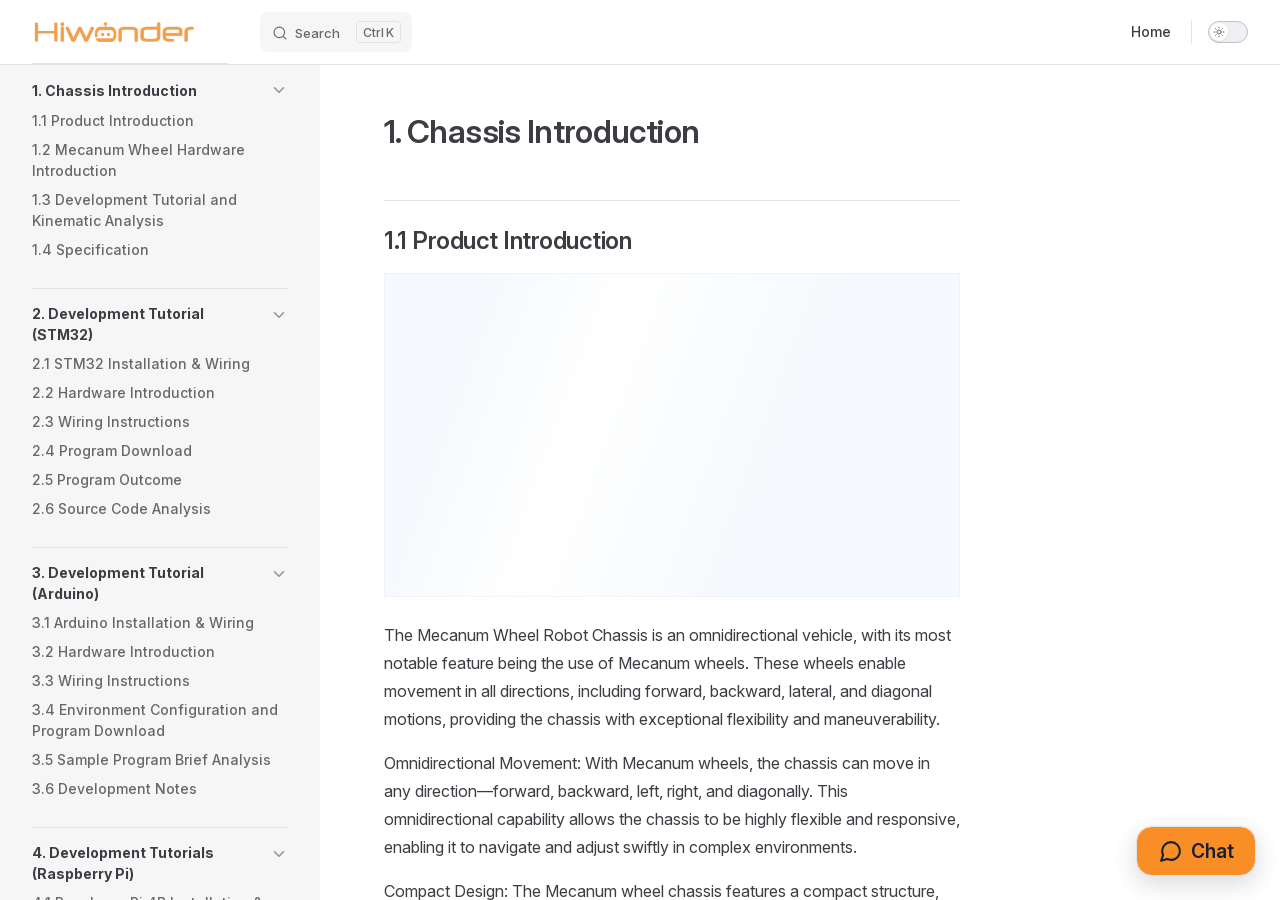
==== commit bfd200dc: "内容修改" ====
--- a/projects/Black-Mecanum-Wheel-Chassis/en/latest/index.html
+++ b/projects/Black-Mecanum-Wheel-Chassis/en/latest/index.html
@@ -6,21 +6,21 @@
     <title>Black-Mecanum-Wheel-Chassis Documentation</title>
     <meta name="description" content="Black-Mecanum-Wheel-Chassis documentation">
     <meta name="generator" content="VitePress v1.6.4">
-    <link rel="preload stylesheet" href="/projects/Black-Mecanum-Wheel-Chassis/en/latest/assets/style.CeWE5Se7.css" as="style">
+    <link rel="preload stylesheet" href="/projects/Black-Mecanum-Wheel-Chassis/en/latest/assets/style.D3Fvqzgb.css" as="style">
     <link rel="preload stylesheet" href="/projects/Black-Mecanum-Wheel-Chassis/en/latest/vp-icons.css" as="style">
     
-    <script type="module" src="/projects/Black-Mecanum-Wheel-Chassis/en/latest/assets/app.l2KFG2Rs.js"></script>
+    <script type="module" src="/projects/Black-Mecanum-Wheel-Chassis/en/latest/assets/app.BeZXSFoq.js"></script>
     <link rel="preload" href="/projects/Black-Mecanum-Wheel-Chassis/en/latest/assets/inter-roman-latin.Di8DUHzh.woff2" as="font" type="font/woff2" crossorigin="">
-    <link rel="modulepreload" href="/projects/Black-Mecanum-Wheel-Chassis/en/latest/assets/chunks/theme.CTbzY3zi.js">
-    <link rel="modulepreload" href="/projects/Black-Mecanum-Wheel-Chassis/en/latest/assets/chunks/framework.C1cWbZ8m.js">
-    <link rel="modulepreload" href="/projects/Black-Mecanum-Wheel-Chassis/en/latest/assets/index.md.Bs82aALh.lean.js">
+    <link rel="modulepreload" href="/projects/Black-Mecanum-Wheel-Chassis/en/latest/assets/chunks/theme.DSNZVZc6.js">
+    <link rel="modulepreload" href="/projects/Black-Mecanum-Wheel-Chassis/en/latest/assets/chunks/framework.BqP9w9JM.js">
+    <link rel="modulepreload" href="/projects/Black-Mecanum-Wheel-Chassis/en/latest/assets/index.md.C-4kzV16.lean.js">
     <link rel="icon" href="/projects/Black-Mecanum-Wheel-Chassis/en/latest/favicon.ico">
     <script id="check-dark-mode">(()=>{const e=localStorage.getItem("vitepress-theme-appearance")||"auto",a=window.matchMedia("(prefers-color-scheme: dark)").matches;(!e||e==="auto"?a:e==="dark")&&document.documentElement.classList.add("dark")})();</script>
     <script id="check-mac-os">document.documentElement.classList.toggle("mac",/Mac|iPhone|iPod|iPad/i.test(navigator.platform));</script>
   </head>
   <body>
     <div id="app"><!--[--><div class="page-redirect" style="text-align:center;padding:100px 20px;"><p>Redirecting to content page...</p><p><a href="/projects/Black-Mecanum-Wheel-Chassis/en/latest/docs/1_Chassis_Introduction_checked.html" target="_self">If you are not redirected automatically, click here</a></p></div><!--[--><!----><!--]--><!----><div class="feedback-widget"><!----><button class="feedback-widget__trigger" type="button" aria-expanded="false" aria-label="Open feedback form"><span class="feedback-widget__icon" aria-hidden="true"><svg viewBox="0 0 24 24" focusable="false"><path d="M21 11.5a8.4 8.4 0 0 1-.9 3.8 8.5 8.5 0 0 1-7.6 4.7 8.4 8.4 0 0 1-3.8-.9L3 21l1.9-5.7A8.4 8.4 0 0 1 4 11.5 8.5 8.5 0 0 1 12.5 3 8.5 8.5 0 0 1 21 11.5Z"></path></svg></span><span>Chat</span></button></div><!--]--></div>
-    <script>window.__VP_HASH_MAP__=JSON.parse("{\"docs_1_chassis_introduction_checked.md\":\"C-EkpuoA\",\"docs_2_stm32_checked.md\":\"Cx3PwyDr\",\"docs_3._arduino_checked.md\":\"DZVEzn2w\",\"docs_4_raspberry pi_formatted.md\":\"BZwMwJHp\",\"docs_appendix.md\":\"DMdoc-Iz\",\"docs_index.md\":\"CTDHKXIb\",\"index.md\":\"Bs82aALh\"}");window.__VP_SITE_DATA__=JSON.parse("{\"lang\":\"en-US\",\"dir\":\"ltr\",\"title\":\"Black-Mecanum-Wheel-Chassis Documentation\",\"description\":\"Black-Mecanum-Wheel-Chassis documentation\",\"base\":\"/projects/Black-Mecanum-Wheel-Chassis/en/latest/\",\"head\":[],\"router\":{\"prefetchLinks\":true},\"appearance\":true,\"themeConfig\":{\"siteTitle\":false,\"logo\":\"/e-logo.webp\",\"outline\":[2,3],\"search\":{\"provider\":\"local\",\"options\":{\"translations\":{\"button\":{\"buttonText\":\"Search\",\"buttonAriaLabel\":\"Search\"},\"modal\":{\"searchBox\":{\"resetButtonTitle\":\"Clear search query\",\"resetButtonAriaLabel\":\"Clear search query\",\"cancelButtonText\":\"Cancel\",\"cancelButtonAriaLabel\":\"Cancel\"},\"startScreen\":{\"recentSearchTitle\":\"Recent Searches\",\"noRecentSearchText\":\"No recent searches\",\"suggestedQueryTitle\":\"Suggested Queries\"},\"noResultsScreen\":{\"noResultsText\":\"No results found for\",\"suggestedQueryText\":\"You can try searching for\",\"reportMissingResultsText\":\"Have any queries?\",\"reportMissingResultsLinkText\":\"Report here\"},\"footer\":{\"selectText\":\"to select\",\"navigateText\":\"to navigate\",\"closeText\":\"to close\"}}}}},\"nav\":[{\"text\":\"Home\",\"link\":\"https://www.hiwonder.net/\",\"target\":\"_self\"}],\"sidebar\":[{\"text\":\"1. Chassis Introduction\",\"link\":\"/docs/1_Chassis_Introduction_checked.html\",\"collapsed\":false,\"items\":[{\"text\":\"1.1 Product Introduction\",\"link\":\"/docs/1_Chassis_Introduction_checked.html#_1-1-product-introduction\"},{\"text\":\"1.2 Mecanum Wheel Hardware Introduction\",\"link\":\"/docs/1_Chassis_Introduction_checked.html#_1-2-mecanum-wheel-hardware-introduction\"},{\"text\":\"1.3 Development Tutorial and Kinematic Analysis\",\"link\":\"/docs/1_Chassis_Introduction_checked.html#_1-3-development-tutorial-and-kinematic-analysis\"},{\"text\":\"1.4 Specification\",\"link\":\"/docs/1_Chassis_Introduction_checked.html#_1-4-specification\"}]},{\"text\":\"2. Development Tutorial (STM32)\",\"link\":\"/docs/2_STM32_checked.html\",\"collapsed\":false,\"items\":[{\"text\":\"2.1 STM32 Installation & Wiring\",\"link\":\"/docs/2_STM32_checked.html#_2-1-stm32-installation-wiring\"},{\"text\":\"2.2 Hardware Introduction\",\"link\":\"/docs/2_STM32_checked.html#_2-2-hardware-introduction\"},{\"text\":\"2.3 Wiring Instructions\",\"link\":\"/docs/2_STM32_checked.html#_2-3-wiring-instructions\"},{\"text\":\"2.4 Program Download\",\"link\":\"/docs/2_STM32_checked.html#_2-4-program-download\"},{\"text\":\"2.5 Program Outcome\",\"link\":\"/docs/2_STM32_checked.html#_2-5-program-outcome\"},{\"text\":\"2.6 Source Code Analysis\",\"link\":\"/docs/2_STM32_checked.html#_2-6-source-code-analysis\"}]},{\"text\":\"3. Development Tutorial (Arduino)\",\"link\":\"/docs/3._Arduino_checked.html\",\"collapsed\":false,\"items\":[{\"text\":\"3.1 Arduino Installation & Wiring\",\"link\":\"/docs/3._Arduino_checked.html#_3-1-arduino-installation-wiring\"},{\"text\":\"3.2 Hardware Introduction\",\"link\":\"/docs/3._Arduino_checked.html#_3-2-hardware-introduction\"},{\"text\":\"3.3 Wiring Instructions\",\"link\":\"/docs/3._Arduino_checked.html#_3-3-wiring-instructions\"},{\"text\":\"3.4 Environment Configuration and Program Download\",\"link\":\"/docs/3._Arduino_checked.html#_3-4-environment-configuration-and-program-download\"},{\"text\":\"3.5 Sample Program Brief Analysis\",\"link\":\"/docs/3._Arduino_checked.html#_3-5-sample-program-brief-analysis\"},{\"text\":\"3.6 Development Notes\",\"link\":\"/docs/3._Arduino_checked.html#_3-6-development-notes\"}]},{\"text\":\"4. Development Tutorials (Raspberry Pi)\",\"link\":\"/docs/4_Raspberry%20Pi_formatted.html\",\"collapsed\":false,\"items\":[{\"text\":\"4.1 Raspberry Pi 4B Installation & Wiring\",\"link\":\"/docs/4_Raspberry%20Pi_formatted.html#_4-1-raspberry-pi-4b-installation-wiring\"},{\"text\":\"4.2 Hardware Introduction\",\"link\":\"/docs/4_Raspberry%20Pi_formatted.html#_4-2-hardware-introduction\"},{\"text\":\"4.3 Wiring\",\"link\":\"/docs/4_Raspberry%20Pi_formatted.html#_4-3-wiring\"},{\"text\":\"4.4 Environment Setup and Program Execution\",\"link\":\"/docs/4_Raspberry%20Pi_formatted.html#_4-4-environment-setup-and-program-execution\"},{\"text\":\"4.5 Brief Analysis of Example Program\",\"link\":\"/docs/4_Raspberry%20Pi_formatted.html#_4-5-brief-analysis-of-example-program\"},{\"text\":\"4.6 Development Considerations\",\"link\":\"/docs/4_Raspberry%20Pi_formatted.html#_4-6-development-considerations\"}]},{\"text\":\"Appendix\",\"link\":\"/docs/Appendix.html\",\"collapsed\":false,\"items\":[]}]},\"locales\":{},\"scrollOffset\":134,\"cleanUrls\":false}");</script>
+    <script>window.__VP_HASH_MAP__=JSON.parse("{\"docs_1_chassis_introduction_checked.md\":\"DWWDwkpd\",\"docs_2_stm32_checked.md\":\"BmGqRjec\",\"docs_3._arduino_checked.md\":\"SPAscKOx\",\"docs_4_raspberry pi_formatted.md\":\"BqE71HcB\",\"docs_appendix.md\":\"DrhTHdsb\",\"docs_index.md\":\"bbJGUpFT\",\"index.md\":\"C-4kzV16\"}");window.__VP_SITE_DATA__=JSON.parse("{\"lang\":\"en-US\",\"dir\":\"ltr\",\"title\":\"Black-Mecanum-Wheel-Chassis Documentation\",\"description\":\"Black-Mecanum-Wheel-Chassis documentation\",\"base\":\"/projects/Black-Mecanum-Wheel-Chassis/en/latest/\",\"head\":[],\"router\":{\"prefetchLinks\":true},\"appearance\":true,\"themeConfig\":{\"siteTitle\":false,\"logo\":\"/e-logo.webp\",\"outline\":[2,3],\"search\":{\"provider\":\"local\",\"options\":{\"translations\":{\"button\":{\"buttonText\":\"Search\",\"buttonAriaLabel\":\"Search\"},\"modal\":{\"searchBox\":{\"resetButtonTitle\":\"Clear search query\",\"resetButtonAriaLabel\":\"Clear search query\",\"cancelButtonText\":\"Cancel\",\"cancelButtonAriaLabel\":\"Cancel\"},\"startScreen\":{\"recentSearchTitle\":\"Recent Searches\",\"noRecentSearchText\":\"No recent searches\",\"suggestedQueryTitle\":\"Suggested Queries\"},\"noResultsScreen\":{\"noResultsText\":\"No results found for\",\"suggestedQueryText\":\"You can try searching for\",\"reportMissingResultsText\":\"Have any queries?\",\"reportMissingResultsLinkText\":\"Report here\"},\"footer\":{\"selectText\":\"to select\",\"navigateText\":\"to navigate\",\"closeText\":\"to close\"}}}}},\"nav\":[{\"text\":\"Home\",\"link\":\"https://www.hiwonder.net/\",\"target\":\"_self\"}],\"sidebar\":[{\"text\":\"1. Chassis Introduction\",\"link\":\"/docs/1_Chassis_Introduction_checked.html\",\"collapsed\":false,\"items\":[{\"text\":\"1.1 Product Introduction\",\"link\":\"/docs/1_Chassis_Introduction_checked.html#_1-1-product-introduction\"},{\"text\":\"1.2 Mecanum Wheel Hardware Introduction\",\"link\":\"/docs/1_Chassis_Introduction_checked.html#_1-2-mecanum-wheel-hardware-introduction\"},{\"text\":\"1.3 Development Tutorial and Kinematic Analysis\",\"link\":\"/docs/1_Chassis_Introduction_checked.html#_1-3-development-tutorial-and-kinematic-analysis\"},{\"text\":\"1.4 Specification\",\"link\":\"/docs/1_Chassis_Introduction_checked.html#_1-4-specification\"}]},{\"text\":\"2. Development Tutorial (STM32)\",\"link\":\"/docs/2_STM32_checked.html\",\"collapsed\":false,\"items\":[{\"text\":\"2.1 STM32 Installation & Wiring\",\"link\":\"/docs/2_STM32_checked.html#_2-1-stm32-installation-wiring\"},{\"text\":\"2.2 Hardware Introduction\",\"link\":\"/docs/2_STM32_checked.html#_2-2-hardware-introduction\"},{\"text\":\"2.3 Wiring Instructions\",\"link\":\"/docs/2_STM32_checked.html#_2-3-wiring-instructions\"},{\"text\":\"2.4 Program Download\",\"link\":\"/docs/2_STM32_checked.html#_2-4-program-download\"},{\"text\":\"2.5 Program Outcome\",\"link\":\"/docs/2_STM32_checked.html#_2-5-program-outcome\"},{\"text\":\"2.6 Source Code Analysis\",\"link\":\"/docs/2_STM32_checked.html#_2-6-source-code-analysis\"}]},{\"text\":\"3. Development Tutorial (Arduino)\",\"link\":\"/docs/3._Arduino_checked.html\",\"collapsed\":false,\"items\":[{\"text\":\"3.1 Arduino Installation & Wiring\",\"link\":\"/docs/3._Arduino_checked.html#_3-1-arduino-installation-wiring\"},{\"text\":\"3.2 Hardware Introduction\",\"link\":\"/docs/3._Arduino_checked.html#_3-2-hardware-introduction\"},{\"text\":\"3.3 Wiring Instructions\",\"link\":\"/docs/3._Arduino_checked.html#_3-3-wiring-instructions\"},{\"text\":\"3.4 Environment Configuration and Program Download\",\"link\":\"/docs/3._Arduino_checked.html#_3-4-environment-configuration-and-program-download\"},{\"text\":\"3.5 Sample Program Brief Analysis\",\"link\":\"/docs/3._Arduino_checked.html#_3-5-sample-program-brief-analysis\"},{\"text\":\"3.6 Development Notes\",\"link\":\"/docs/3._Arduino_checked.html#_3-6-development-notes\"}]},{\"text\":\"4. Development Tutorials (Raspberry Pi)\",\"link\":\"/docs/4_Raspberry%20Pi_formatted.html\",\"collapsed\":false,\"items\":[{\"text\":\"4.1 Raspberry Pi 4B Installation & Wiring\",\"link\":\"/docs/4_Raspberry%20Pi_formatted.html#_4-1-raspberry-pi-4b-installation-wiring\"},{\"text\":\"4.2 Hardware Introduction\",\"link\":\"/docs/4_Raspberry%20Pi_formatted.html#_4-2-hardware-introduction\"},{\"text\":\"4.3 Wiring\",\"link\":\"/docs/4_Raspberry%20Pi_formatted.html#_4-3-wiring\"},{\"text\":\"4.4 Environment Setup and Program Execution\",\"link\":\"/docs/4_Raspberry%20Pi_formatted.html#_4-4-environment-setup-and-program-execution\"},{\"text\":\"4.5 Brief Analysis of Example Program\",\"link\":\"/docs/4_Raspberry%20Pi_formatted.html#_4-5-brief-analysis-of-example-program\"},{\"text\":\"4.6 Development Considerations\",\"link\":\"/docs/4_Raspberry%20Pi_formatted.html#_4-6-development-considerations\"}]},{\"text\":\"Appendix\",\"link\":\"/docs/Appendix.html\",\"collapsed\":false,\"items\":[]}]},\"locales\":{},\"scrollOffset\":134,\"cleanUrls\":false}");</script>
     
   </body>
 </html>
--- a/projects/Black-Mecanum-Wheel-Chassis/en/latest/assets/style.D3Fvqzgb.css
+++ b/projects/Black-Mecanum-Wheel-Chassis/en/latest/assets/style.D3Fvqzgb.css
@@ -0,0 +1,6009 @@
+
+
+@font-face {
+  font-family: Inter;
+  font-style: normal;
+  font-weight: 100 900;
+  font-display: swap;
+  src: url('/projects/Black-Mecanum-Wheel-Chassis/en/latest/assets/inter-roman-cyrillic-ext.BBPuwvHQ.woff2') format('woff2');
+  unicode-range: U+0460-052F, U+1C80-1C88, U+20B4, U+2DE0-2DFF, U+A640-A69F,
+    U+FE2E-FE2F;
+}
+
+@font-face {
+  font-family: Inter;
+  font-style: normal;
+  font-weight: 100 900;
+  font-display: swap;
+  src: url('/projects/Black-Mecanum-Wheel-Chassis/en/latest/assets/inter-roman-cyrillic.C5lxZ8CY.woff2') format('woff2');
+  unicode-range: U+0301, U+0400-045F, U+0490-0491, U+04B0-04B1, U+2116;
+}
+
+@font-face {
+  font-family: Inter;
+  font-style: normal;
+  font-weight: 100 900;
+  font-display: swap;
+  src: url('/projects/Black-Mecanum-Wheel-Chassis/en/latest/assets/inter-roman-greek-ext.CqjqNYQ-.woff2') format('woff2');
+  unicode-range: U+1F00-1FFF;
+}
+
+@font-face {
+  font-family: Inter;
+  font-style: normal;
+  font-weight: 100 900;
+  font-display: swap;
+  src: url('/projects/Black-Mecanum-Wheel-Chassis/en/latest/assets/inter-roman-greek.BBVDIX6e.woff2') format('woff2');
+  unicode-range: U+0370-0377, U+037A-037F, U+0384-038A, U+038C, U+038E-03A1,
+    U+03A3-03FF;
+}
+
+@font-face {
+  font-family: Inter;
+  font-style: normal;
+  font-weight: 100 900;
+  font-display: swap;
+  src: url('/projects/Black-Mecanum-Wheel-Chassis/en/latest/assets/inter-roman-vietnamese.BjW4sHH5.woff2') format('woff2');
+  unicode-range: U+0102-0103, U+0110-0111, U+0128-0129, U+0168-0169,
+    U+01A0-01A1, U+01AF-01B0, U+0300-0301, U+0303-0304, U+0308-0309, U+0323,
+    U+0329, U+1EA0-1EF9, U+20AB;
+}
+
+@font-face {
+  font-family: Inter;
+  font-style: normal;
+  font-weight: 100 900;
+  font-display: swap;
+  src: url('/projects/Black-Mecanum-Wheel-Chassis/en/latest/assets/inter-roman-latin-ext.4ZJIpNVo.woff2') format('woff2');
+  unicode-range: U+0100-02AF, U+0304, U+0308, U+0329, U+1E00-1E9F, U+1EF2-1EFF,
+    U+2020, U+20A0-20AB, U+20AD-20C0, U+2113, U+2C60-2C7F, U+A720-A7FF;
+}
+
+@font-face {
+  font-family: Inter;
+  font-style: normal;
+  font-weight: 100 900;
+  font-display: swap;
+  src: url('/projects/Black-Mecanum-Wheel-Chassis/en/latest/assets/inter-roman-latin.Di8DUHzh.woff2') format('woff2');
+  unicode-range: U+0000-00FF, U+0131, U+0152-0153, U+02BB-02BC, U+02C6, U+02DA,
+    U+02DC, U+0304, U+0308, U+0329, U+2000-206F, U+2074, U+20AC, U+2122, U+2191,
+    U+2193, U+2212, U+2215, U+FEFF, U+FFFD;
+}
+
+@font-face {
+  font-family: Inter;
+  font-style: italic;
+  font-weight: 100 900;
+  font-display: swap;
+  src: url('/projects/Black-Mecanum-Wheel-Chassis/en/latest/assets/inter-italic-cyrillic-ext.r48I6akx.woff2') format('woff2');
+  unicode-range: U+0460-052F, U+1C80-1C88, U+20B4, U+2DE0-2DFF, U+A640-A69F,
+    U+FE2E-FE2F;
+}
+
+@font-face {
+  font-family: Inter;
+  font-style: italic;
+  font-weight: 100 900;
+  font-display: swap;
+  src: url('/projects/Black-Mecanum-Wheel-Chassis/en/latest/assets/inter-italic-cyrillic.By2_1cv3.woff2') format('woff2');
+  unicode-range: U+0301, U+0400-045F, U+0490-0491, U+04B0-04B1, U+2116;
+}
+
+@font-face {
+  font-family: Inter;
+  font-style: italic;
+  font-weight: 100 900;
+  font-display: swap;
+  src: url('/projects/Black-Mecanum-Wheel-Chassis/en/latest/assets/inter-italic-greek-ext.1u6EdAuj.woff2') format('woff2');
+  unicode-range: U+1F00-1FFF;
+}
+
+@font-face {
+  font-family: Inter;
+  font-style: italic;
+  font-weight: 100 900;
+  font-display: swap;
+  src: url('/projects/Black-Mecanum-Wheel-Chassis/en/latest/assets/inter-italic-greek.DJ8dCoTZ.woff2') format('woff2');
+  unicode-range: U+0370-0377, U+037A-037F, U+0384-038A, U+038C, U+038E-03A1,
+    U+03A3-03FF;
+}
+
+@font-face {
+  font-family: Inter;
+  font-style: italic;
+  font-weight: 100 900;
+  font-display: swap;
+  src: url('/projects/Black-Mecanum-Wheel-Chassis/en/latest/assets/inter-italic-vietnamese.BSbpV94h.woff2') format('woff2');
+  unicode-range: U+0102-0103, U+0110-0111, U+0128-0129, U+0168-0169,
+    U+01A0-01A1, U+01AF-01B0, U+0300-0301, U+0303-0304, U+0308-0309, U+0323,
+    U+0329, U+1EA0-1EF9, U+20AB;
+}
+
+@font-face {
+  font-family: Inter;
+  font-style: italic;
+  font-weight: 100 900;
+  font-display: swap;
+  src: url('/projects/Black-Mecanum-Wheel-Chassis/en/latest/assets/inter-italic-latin-ext.CN1xVJS-.woff2') format('woff2');
+  unicode-range: U+0100-02AF, U+0304, U+0308, U+0329, U+1E00-1E9F, U+1EF2-1EFF,
+    U+2020, U+20A0-20AB, U+20AD-20C0, U+2113, U+2C60-2C7F, U+A720-A7FF;
+}
+
+@font-face {
+  font-family: Inter;
+  font-style: italic;
+  font-weight: 100 900;
+  font-display: swap;
+  src: url('/projects/Black-Mecanum-Wheel-Chassis/en/latest/assets/inter-italic-latin.C2AdPX0b.woff2') format('woff2');
+  unicode-range: U+0000-00FF, U+0131, U+0152-0153, U+02BB-02BC, U+02C6, U+02DA,
+    U+02DC, U+0304, U+0308, U+0329, U+2000-206F, U+2074, U+20AC, U+2122, U+2191,
+    U+2193, U+2212, U+2215, U+FEFF, U+FFFD;
+}
+
+@font-face {
+  font-family: 'Punctuation SC';
+  font-weight: 400;
+  src: local('PingFang SC Regular'), local('Noto Sans CJK SC'),
+    local('Microsoft YaHei');
+  unicode-range: U+201C, U+201D, U+2018, U+2019, U+2E3A, U+2014, U+2013, U+2026,
+    U+00B7, U+007E, U+002F;
+}
+
+@font-face {
+  font-family: 'Punctuation SC';
+  font-weight: 500;
+  src: local('PingFang SC Medium'), local('Noto Sans CJK SC'),
+    local('Microsoft YaHei');
+  unicode-range: U+201C, U+201D, U+2018, U+2019, U+2E3A, U+2014, U+2013, U+2026,
+    U+00B7, U+007E, U+002F;
+}
+
+@font-face {
+  font-family: 'Punctuation SC';
+  font-weight: 600;
+  src: local('PingFang SC Semibold'), local('Noto Sans CJK SC Bold'),
+    local('Microsoft YaHei Bold');
+  unicode-range: U+201C, U+201D, U+2018, U+2019, U+2E3A, U+2014, U+2013, U+2026,
+    U+00B7, U+007E, U+002F;
+}
+
+@font-face {
+  font-family: 'Punctuation SC';
+  font-weight: 700;
+  src: local('PingFang SC Semibold'), local('Noto Sans CJK SC Bold'),
+    local('Microsoft YaHei Bold');
+  unicode-range: U+201C, U+201D, U+2018, U+2019, U+2E3A, U+2014, U+2013, U+2026,
+    U+00B7, U+007E, U+002F;
+}
+
+/* Generate the subsetted fonts using: `pyftsubset <file>.woff2 --unicodes="<range>" --output-file="inter-<style>-<subset>.woff2" --flavor=woff2` */
+/**
+ * Colors: Solid
+ * -------------------------------------------------------------------------- */
+
+:root {
+  --vp-c-white: #ffffff;
+  --vp-c-black: #000000;
+
+  --vp-c-neutral: var(--vp-c-black);
+  --vp-c-neutral-inverse: var(--vp-c-white);
+}
+
+.dark {
+  --vp-c-neutral: var(--vp-c-white);
+  --vp-c-neutral-inverse: var(--vp-c-black);
+}
+
+/**
+ * Colors: Palette
+ *
+ * The primitive colors used for accent colors. These colors are referenced
+ * by functional colors such as "Text", "Background", or "Brand".
+ *
+ * Each colors have exact same color scale system with 3 levels of solid
+ * colors with different brightness, and 1 soft color.
+ *
+ * - `XXX-1`: The most solid color used mainly for colored text. It must
+ *   satisfy the contrast ratio against when used on top of `XXX-soft`.
+ *
+ * - `XXX-2`: The color used mainly for hover state of the button.
+ *
+ * - `XXX-3`: The color for solid background, such as bg color of the button.
+ *    It must satisfy the contrast ratio with pure white (#ffffff) text on
+ *    top of it.
+ *
+ * - `XXX-soft`: The color used for subtle background such as custom container
+ *    or badges. It must satisfy the contrast ratio when putting `XXX-1` colors
+ *    on top of it.
+ *
+ *    The soft color must be semi transparent alpha channel. This is crucial
+ *    because it allows adding multiple "soft" colors on top of each other
+ *    to create a accent, such as when having inline code block inside
+ *    custom containers.
+ * -------------------------------------------------------------------------- */
+
+:root {
+  --vp-c-gray-1: #dddde3;
+  --vp-c-gray-2: #e4e4e9;
+  --vp-c-gray-3: #ebebef;
+  --vp-c-gray-soft: rgba(142, 150, 170, 0.14);
+
+  --vp-c-indigo-1: #3451b2;
+  --vp-c-indigo-2: #3a5ccc;
+  --vp-c-indigo-3: #5672cd;
+  --vp-c-indigo-soft: rgba(100, 108, 255, 0.14);
+
+  --vp-c-purple-1: #6f42c1;
+  --vp-c-purple-2: #7e4cc9;
+  --vp-c-purple-3: #8e5cd9;
+  --vp-c-purple-soft: rgba(159, 122, 234, 0.14);
+
+  --vp-c-green-1: #18794e;
+  --vp-c-green-2: #299764;
+  --vp-c-green-3: #30a46c;
+  --vp-c-green-soft: rgba(16, 185, 129, 0.14);
+
+  --vp-c-yellow-1: #915930;
+  --vp-c-yellow-2: #946300;
+  --vp-c-yellow-3: #9f6a00;
+  --vp-c-yellow-soft: rgba(234, 179, 8, 0.14);
+
+  --vp-c-red-1: #b8272c;
+  --vp-c-red-2: #d5393e;
+  --vp-c-red-3: #e0575b;
+  --vp-c-red-soft: rgba(244, 63, 94, 0.14);
+
+  --vp-c-sponsor: #db2777;
+}
+
+.dark {
+  --vp-c-gray-1: #515c67;
+  --vp-c-gray-2: #414853;
+  --vp-c-gray-3: #32363f;
+  --vp-c-gray-soft: rgba(101, 117, 133, 0.16);
+
+  --vp-c-indigo-1: #a8b1ff;
+  --vp-c-indigo-2: #5c73e7;
+  --vp-c-indigo-3: #3e63dd;
+  --vp-c-indigo-soft: rgba(100, 108, 255, 0.16);
+
+  --vp-c-purple-1: #c8abfa;
+  --vp-c-purple-2: #a879e6;
+  --vp-c-purple-3: #8e5cd9;
+  --vp-c-purple-soft: rgba(159, 122, 234, 0.16);
+
+  --vp-c-green-1: #3dd68c;
+  --vp-c-green-2: #30a46c;
+  --vp-c-green-3: #298459;
+  --vp-c-green-soft: rgba(16, 185, 129, 0.16);
+
+  --vp-c-yellow-1: #f9b44e;
+  --vp-c-yellow-2: #da8b17;
+  --vp-c-yellow-3: #a46a0a;
+  --vp-c-yellow-soft: rgba(234, 179, 8, 0.16);
+
+  --vp-c-red-1: #f66f81;
+  --vp-c-red-2: #f14158;
+  --vp-c-red-3: #b62a3c;
+  --vp-c-red-soft: rgba(244, 63, 94, 0.16);
+}
+
+/**
+ * Colors: Background
+ *
+ * - `bg`: The bg color used for main screen.
+ *
+ * - `bg-alt`: The alternative bg color used in places such as "sidebar",
+ *   or "code block".
+ *
+ * - `bg-elv`: The elevated bg color. This is used at parts where it "floats",
+ *   such as "dialog".
+ *
+ * - `bg-soft`: The bg color to slightly distinguish some components from
+ *   the page. Used for things like "carbon ads" or "table".
+ * -------------------------------------------------------------------------- */
+
+:root {
+  --vp-c-bg: #ffffff;
+  --vp-c-bg-alt: #f6f6f7;
+  --vp-c-bg-elv: #ffffff;
+  --vp-c-bg-soft: #f6f6f7;
+}
+
+.dark {
+  --vp-c-bg: #1b1b1f;
+  --vp-c-bg-alt: #161618;
+  --vp-c-bg-elv: #202127;
+  --vp-c-bg-soft: #202127;
+}
+
+/**
+ * Colors: Borders
+ *
+ * - `divider`: This is used for separators. This is used to divide sections
+ *   within the same components, such as having separator on "h2" heading.
+ *
+ * - `border`: This is designed for borders on interactive components.
+ *   For example this should be used for a button outline.
+ *
+ * - `gutter`: This is used to divide components in the page. For example
+ *   the header and the lest of the page.
+ * -------------------------------------------------------------------------- */
+
+:root {
+  --vp-c-border: #c2c2c4;
+  --vp-c-divider: #e2e2e3;
+  --vp-c-gutter: #e2e2e3;
+}
+
+.dark {
+  --vp-c-border: #3c3f44;
+  --vp-c-divider: #2e2e32;
+  --vp-c-gutter: #000000;
+}
+
+/**
+ * Colors: Text
+ *
+ * - `text-1`: Used for primary text.
+ *
+ * - `text-2`: Used for muted texts, such as "inactive menu" or "info texts".
+ *
+ * - `text-3`: Used for subtle texts, such as "placeholders" or "caret icon".
+ * -------------------------------------------------------------------------- */
+
+:root {
+  --vp-c-text-1: #3c3c43;
+  --vp-c-text-2: #67676c;
+  --vp-c-text-3: #929295;
+}
+
+.dark {
+  --vp-c-text-1: #dfdfd6;
+  --vp-c-text-2: #98989f;
+  --vp-c-text-3: #6a6a71;
+}
+
+/**
+ * Colors: Function
+ *
+ * - `default`: The color used purely for subtle indication without any
+ *   special meanings attached to it such as bg color for menu hover state.
+ *
+ * - `brand`: Used for primary brand colors, such as link text, button with
+ *   brand theme, etc.
+ *
+ * - `tip`: Used to indicate useful information. The default theme uses the
+ *   brand color for this by default.
+ *
+ * - `warning`: Used to indicate warning to the users. Used in custom
+ *   container, badges, etc.
+ *
+ * - `danger`: Used to show error, or dangerous message to the users. Used
+ *   in custom container, badges, etc.
+ *
+ * To understand the scaling system, refer to "Colors: Palette" section.
+ * -------------------------------------------------------------------------- */
+
+:root {
+  --vp-c-default-1: var(--vp-c-gray-1);
+  --vp-c-default-2: var(--vp-c-gray-2);
+  --vp-c-default-3: var(--vp-c-gray-3);
+  --vp-c-default-soft: var(--vp-c-gray-soft);
+
+  --vp-c-brand-1: var(--vp-c-indigo-1);
+  --vp-c-brand-2: var(--vp-c-indigo-2);
+  --vp-c-brand-3: var(--vp-c-indigo-3);
+  --vp-c-brand-soft: var(--vp-c-indigo-soft);
+
+  /* DEPRECATED: Use `--vp-c-brand-1` instead. */
+  --vp-c-brand: var(--vp-c-brand-1);
+
+  --vp-c-tip-1: var(--vp-c-brand-1);
+  --vp-c-tip-2: var(--vp-c-brand-2);
+  --vp-c-tip-3: var(--vp-c-brand-3);
+  --vp-c-tip-soft: var(--vp-c-brand-soft);
+
+  --vp-c-note-1: var(--vp-c-brand-1);
+  --vp-c-note-2: var(--vp-c-brand-2);
+  --vp-c-note-3: var(--vp-c-brand-3);
+  --vp-c-note-soft: var(--vp-c-brand-soft);
+
+  --vp-c-success-1: var(--vp-c-green-1);
+  --vp-c-success-2: var(--vp-c-green-2);
+  --vp-c-success-3: var(--vp-c-green-3);
+  --vp-c-success-soft: var(--vp-c-green-soft);
+
+  --vp-c-important-1: var(--vp-c-purple-1);
+  --vp-c-important-2: var(--vp-c-purple-2);
+  --vp-c-important-3: var(--vp-c-purple-3);
+  --vp-c-important-soft: var(--vp-c-purple-soft);
+
+  --vp-c-warning-1: var(--vp-c-yellow-1);
+  --vp-c-warning-2: var(--vp-c-yellow-2);
+  --vp-c-warning-3: var(--vp-c-yellow-3);
+  --vp-c-warning-soft: var(--vp-c-yellow-soft);
+
+  --vp-c-danger-1: var(--vp-c-red-1);
+  --vp-c-danger-2: var(--vp-c-red-2);
+  --vp-c-danger-3: var(--vp-c-red-3);
+  --vp-c-danger-soft: var(--vp-c-red-soft);
+
+  --vp-c-caution-1: var(--vp-c-red-1);
+  --vp-c-caution-2: var(--vp-c-red-2);
+  --vp-c-caution-3: var(--vp-c-red-3);
+  --vp-c-caution-soft: var(--vp-c-red-soft);
+}
+
+/**
+ * Typography
+ * -------------------------------------------------------------------------- */
+
+:root {
+  --vp-font-family-base: 'Inter', ui-sans-serif, system-ui, sans-serif,
+    'Apple Color Emoji', 'Segoe UI Emoji', 'Segoe UI Symbol', 'Noto Color Emoji';
+  --vp-font-family-mono: ui-monospace, 'Menlo', 'Monaco', 'Consolas',
+    'Liberation Mono', 'Courier New', monospace;
+  font-optical-sizing: auto;
+}
+
+:root:where(:lang(zh)) {
+  --vp-font-family-base: 'Punctuation SC', 'Inter', ui-sans-serif, system-ui,
+    sans-serif, 'Apple Color Emoji', 'Segoe UI Emoji', 'Segoe UI Symbol',
+    'Noto Color Emoji';
+}
+
+/**
+ * Shadows
+ * -------------------------------------------------------------------------- */
+
+:root {
+  --vp-shadow-1: 0 1px 2px rgba(0, 0, 0, 0.04), 0 1px 2px rgba(0, 0, 0, 0.06);
+  --vp-shadow-2: 0 3px 12px rgba(0, 0, 0, 0.07), 0 1px 4px rgba(0, 0, 0, 0.07);
+  --vp-shadow-3: 0 12px 32px rgba(0, 0, 0, 0.1), 0 2px 6px rgba(0, 0, 0, 0.08);
+  --vp-shadow-4: 0 14px 44px rgba(0, 0, 0, 0.12), 0 3px 9px rgba(0, 0, 0, 0.12);
+  --vp-shadow-5: 0 18px 56px rgba(0, 0, 0, 0.16), 0 4px 12px rgba(0, 0, 0, 0.16);
+}
+
+/**
+ * Z-indexes
+ * -------------------------------------------------------------------------- */
+
+:root {
+  --vp-z-index-footer: 10;
+  --vp-z-index-local-nav: 20;
+  --vp-z-index-nav: 30;
+  --vp-z-index-layout-top: 40;
+  --vp-z-index-backdrop: 50;
+  --vp-z-index-sidebar: 60;
+}
+
+@media (min-width: 960px) {
+  :root {
+    --vp-z-index-sidebar: 25;
+  }
+}
+
+/**
+ * Layouts
+ * -------------------------------------------------------------------------- */
+
+:root {
+  --vp-layout-max-width: 1440px;
+}
+
+/**
+ * Component: Header Anchor
+ * -------------------------------------------------------------------------- */
+
+:root {
+  --vp-header-anchor-symbol: '#';
+}
+
+/**
+ * Component: Code
+ * -------------------------------------------------------------------------- */
+
+:root {
+  --vp-code-line-height: 1.7;
+  --vp-code-font-size: 0.875em;
+  --vp-code-color: var(--vp-c-brand-1);
+  --vp-code-link-color: var(--vp-c-brand-1);
+  --vp-code-link-hover-color: var(--vp-c-brand-2);
+  --vp-code-bg: var(--vp-c-default-soft);
+
+  --vp-code-block-color: var(--vp-c-text-2);
+  --vp-code-block-bg: var(--vp-c-bg-alt);
+  --vp-code-block-divider-color: var(--vp-c-gutter);
+
+  --vp-code-lang-color: var(--vp-c-text-3);
+
+  --vp-code-line-highlight-color: var(--vp-c-default-soft);
+  --vp-code-line-number-color: var(--vp-c-text-3);
+
+  --vp-code-line-diff-add-color: var(--vp-c-success-soft);
+  --vp-code-line-diff-add-symbol-color: var(--vp-c-success-1);
+
+  --vp-code-line-diff-remove-color: var(--vp-c-danger-soft);
+  --vp-code-line-diff-remove-symbol-color: var(--vp-c-danger-1);
+
+  --vp-code-line-warning-color: var(--vp-c-warning-soft);
+  --vp-code-line-error-color: var(--vp-c-danger-soft);
+
+  --vp-code-copy-code-border-color: var(--vp-c-divider);
+  --vp-code-copy-code-bg: var(--vp-c-bg-soft);
+  --vp-code-copy-code-hover-border-color: var(--vp-c-divider);
+  --vp-code-copy-code-hover-bg: var(--vp-c-bg);
+  --vp-code-copy-code-active-text: var(--vp-c-text-2);
+  --vp-code-copy-copied-text-content: 'Copied';
+
+  --vp-code-tab-divider: var(--vp-code-block-divider-color);
+  --vp-code-tab-text-color: var(--vp-c-text-2);
+  --vp-code-tab-bg: var(--vp-code-block-bg);
+  --vp-code-tab-hover-text-color: var(--vp-c-text-1);
+  --vp-code-tab-active-text-color: var(--vp-c-text-1);
+  --vp-code-tab-active-bar-color: var(--vp-c-brand-1);
+}
+
+:lang(es),
+:lang(pt) {
+  --vp-code-copy-copied-text-content: 'Copiado';
+}
+:lang(fa) {
+  --vp-code-copy-copied-text-content: 'کپی شد';
+}
+:lang(ko) {
+  --vp-code-copy-copied-text-content: '복사됨';
+}
+:lang(ru) {
+  --vp-code-copy-copied-text-content: 'Скопировано';
+}
+:lang(zh) {
+  --vp-code-copy-copied-text-content: '已复制';
+}
+
+/**
+ * Component: Button
+ * -------------------------------------------------------------------------- */
+
+:root {
+  --vp-button-brand-border: transparent;
+  --vp-button-brand-text: var(--vp-c-white);
+  --vp-button-brand-bg: var(--vp-c-brand-3);
+  --vp-button-brand-hover-border: transparent;
+  --vp-button-brand-hover-text: var(--vp-c-white);
+  --vp-button-brand-hover-bg: var(--vp-c-brand-2);
+  --vp-button-brand-active-border: transparent;
+  --vp-button-brand-active-text: var(--vp-c-white);
+  --vp-button-brand-active-bg: var(--vp-c-brand-1);
+
+  --vp-button-alt-border: transparent;
+  --vp-button-alt-text: var(--vp-c-text-1);
+  --vp-button-alt-bg: var(--vp-c-default-3);
+  --vp-button-alt-hover-border: transparent;
+  --vp-button-alt-hover-text: var(--vp-c-text-1);
+  --vp-button-alt-hover-bg: var(--vp-c-default-2);
+  --vp-button-alt-active-border: transparent;
+  --vp-button-alt-active-text: var(--vp-c-text-1);
+  --vp-button-alt-active-bg: var(--vp-c-default-1);
+
+  --vp-button-sponsor-border: var(--vp-c-text-2);
+  --vp-button-sponsor-text: var(--vp-c-text-2);
+  --vp-button-sponsor-bg: transparent;
+  --vp-button-sponsor-hover-border: var(--vp-c-sponsor);
+  --vp-button-sponsor-hover-text: var(--vp-c-sponsor);
+  --vp-button-sponsor-hover-bg: transparent;
+  --vp-button-sponsor-active-border: var(--vp-c-sponsor);
+  --vp-button-sponsor-active-text: var(--vp-c-sponsor);
+  --vp-button-sponsor-active-bg: transparent;
+}
+
+/**
+ * Component: Custom Block
+ * -------------------------------------------------------------------------- */
+
+:root {
+  --vp-custom-block-font-size: 14px;
+  --vp-custom-block-code-font-size: 13px;
+
+  --vp-custom-block-info-border: transparent;
+  --vp-custom-block-info-text: var(--vp-c-text-1);
+  --vp-custom-block-info-bg: var(--vp-c-default-soft);
+  --vp-custom-block-info-code-bg: var(--vp-c-default-soft);
+
+  --vp-custom-block-note-border: transparent;
+  --vp-custom-block-note-text: var(--vp-c-text-1);
+  --vp-custom-block-note-bg: var(--vp-c-default-soft);
+  --vp-custom-block-note-code-bg: var(--vp-c-default-soft);
+
+  --vp-custom-block-tip-border: transparent;
+  --vp-custom-block-tip-text: var(--vp-c-text-1);
+  --vp-custom-block-tip-bg: var(--vp-c-tip-soft);
+  --vp-custom-block-tip-code-bg: var(--vp-c-tip-soft);
+
+  --vp-custom-block-important-border: transparent;
+  --vp-custom-block-important-text: var(--vp-c-text-1);
+  --vp-custom-block-important-bg: var(--vp-c-important-soft);
+  --vp-custom-block-important-code-bg: var(--vp-c-important-soft);
+
+  --vp-custom-block-warning-border: transparent;
+  --vp-custom-block-warning-text: var(--vp-c-text-1);
+  --vp-custom-block-warning-bg: var(--vp-c-warning-soft);
+  --vp-custom-block-warning-code-bg: var(--vp-c-warning-soft);
+
+  --vp-custom-block-danger-border: transparent;
+  --vp-custom-block-danger-text: var(--vp-c-text-1);
+  --vp-custom-block-danger-bg: var(--vp-c-danger-soft);
+  --vp-custom-block-danger-code-bg: var(--vp-c-danger-soft);
+
+  --vp-custom-block-caution-border: transparent;
+  --vp-custom-block-caution-text: var(--vp-c-text-1);
+  --vp-custom-block-caution-bg: var(--vp-c-caution-soft);
+  --vp-custom-block-caution-code-bg: var(--vp-c-caution-soft);
+
+  --vp-custom-block-details-border: var(--vp-custom-block-info-border);
+  --vp-custom-block-details-text: var(--vp-custom-block-info-text);
+  --vp-custom-block-details-bg: var(--vp-custom-block-info-bg);
+  --vp-custom-block-details-code-bg: var(--vp-custom-block-info-code-bg);
+}
+
+/**
+ * Component: Input
+ * -------------------------------------------------------------------------- */
+
+:root {
+  --vp-input-border-color: var(--vp-c-border);
+  --vp-input-bg-color: var(--vp-c-bg-alt);
+
+  --vp-input-switch-bg-color: var(--vp-c-default-soft);
+}
+
+/**
+ * Component: Nav
+ * -------------------------------------------------------------------------- */
+
+:root {
+  --vp-nav-height: 64px;
+  --vp-nav-bg-color: var(--vp-c-bg);
+  --vp-nav-screen-bg-color: var(--vp-c-bg);
+  --vp-nav-logo-height: 24px;
+}
+
+.hide-nav {
+  --vp-nav-height: 0px;
+}
+
+.hide-nav .VPSidebar {
+  --vp-nav-height: 22px;
+}
+
+/**
+ * Component: Local Nav
+ * -------------------------------------------------------------------------- */
+
+:root {
+  --vp-local-nav-bg-color: var(--vp-c-bg);
+}
+
+/**
+ * Component: Sidebar
+ * -------------------------------------------------------------------------- */
+
+:root {
+  --vp-sidebar-width: 272px;
+  --vp-sidebar-bg-color: var(--vp-c-bg-alt);
+}
+
+/**
+ * Colors Backdrop
+ * -------------------------------------------------------------------------- */
+
+:root {
+  --vp-backdrop-bg-color: rgba(0, 0, 0, 0.6);
+}
+
+/**
+ * Component: Home
+ * -------------------------------------------------------------------------- */
+
+:root {
+  --vp-home-hero-name-color: var(--vp-c-brand-1);
+  --vp-home-hero-name-background: transparent;
+
+  --vp-home-hero-image-background-image: none;
+  --vp-home-hero-image-filter: none;
+}
+
+/**
+ * Component: Badge
+ * -------------------------------------------------------------------------- */
+
+:root {
+  --vp-badge-info-border: transparent;
+  --vp-badge-info-text: var(--vp-c-text-2);
+  --vp-badge-info-bg: var(--vp-c-default-soft);
+
+  --vp-badge-tip-border: transparent;
+  --vp-badge-tip-text: var(--vp-c-tip-1);
+  --vp-badge-tip-bg: var(--vp-c-tip-soft);
+
+  --vp-badge-warning-border: transparent;
+  --vp-badge-warning-text: var(--vp-c-warning-1);
+  --vp-badge-warning-bg: var(--vp-c-warning-soft);
+
+  --vp-badge-danger-border: transparent;
+  --vp-badge-danger-text: var(--vp-c-danger-1);
+  --vp-badge-danger-bg: var(--vp-c-danger-soft);
+}
+
+/**
+ * Component: Carbon Ads
+ * -------------------------------------------------------------------------- */
+
+:root {
+  --vp-carbon-ads-text-color: var(--vp-c-text-1);
+  --vp-carbon-ads-poweredby-color: var(--vp-c-text-2);
+  --vp-carbon-ads-bg-color: var(--vp-c-bg-soft);
+  --vp-carbon-ads-hover-text-color: var(--vp-c-brand-1);
+  --vp-carbon-ads-hover-poweredby-color: var(--vp-c-text-1);
+}
+
+/**
+  * Component: Local Search
+  * -------------------------------------------------------------------------- */
+
+:root {
+  --vp-local-search-bg: var(--vp-c-bg);
+  --vp-local-search-result-bg: var(--vp-c-bg);
+  --vp-local-search-result-border: var(--vp-c-divider);
+  --vp-local-search-result-selected-bg: var(--vp-c-bg);
+  --vp-local-search-result-selected-border: var(--vp-c-brand-1);
+  --vp-local-search-highlight-bg: var(--vp-c-brand-1);
+  --vp-local-search-highlight-text: var(--vp-c-neutral-inverse);
+}
+@media (prefers-reduced-motion: reduce) {
+  *,
+  ::before,
+  ::after {
+    animation-delay: -1ms !important;
+    animation-duration: 1ms !important;
+    animation-iteration-count: 1 !important;
+    background-attachment: initial !important;
+    scroll-behavior: auto !important;
+    transition-duration: 0s !important;
+    transition-delay: 0s !important;
+  }
+}
+
+*,
+::before,
+::after {
+  box-sizing: border-box;
+}
+
+html {
+  line-height: 1.4;
+  font-size: 16px;
+  -webkit-text-size-adjust: 100%;
+}
+
+html.dark {
+  color-scheme: dark;
+}
+
+body {
+  margin: 0;
+  width: 100%;
+  min-width: 320px;
+  min-height: 100vh;
+  line-height: 24px;
+  font-family: var(--vp-font-family-base);
+  font-size: 16px;
+  font-weight: 400;
+  color: var(--vp-c-text-1);
+  background-color: var(--vp-c-bg);
+  font-synthesis: style;
+  text-rendering: optimizeLegibility;
+  -webkit-font-smoothing: antialiased;
+  -moz-osx-font-smoothing: grayscale;
+}
+
+main {
+  display: block;
+}
+
+h1,
+h2,
+h3,
+h4,
+h5,
+h6 {
+  margin: 0;
+  line-height: 24px;
+  font-size: 16px;
+  font-weight: 400;
+}
+
+p {
+  margin: 0;
+}
+
+strong,
+b {
+  font-weight: 600;
+}
+
+/**
+ * Avoid 300ms click delay on touch devices that support the `touch-action`
+ * CSS property.
+ *
+ * In particular, unlike most other browsers, IE11+Edge on Windows 10 on
+ * touch devices and IE Mobile 10-11 DON'T remove the click delay when
+ * `<meta name="viewport" content="width=device-width">` is present.
+ * However, they DO support removing the click delay via
+ * `touch-action: manipulation`.
+ *
+ * See:
+ * - http://v4-alpha.getbootstrap.com/content/reboot/#click-delay-optimization-for-touch
+ * - http://caniuse.com/#feat=css-touch-action
+ * - http://patrickhlauke.github.io/touch/tests/results/#suppressing-300ms-delay
+ */
+a,
+area,
+button,
+[role='button'],
+input,
+label,
+select,
+summary,
+textarea {
+  touch-action: manipulation;
+}
+
+a {
+  color: inherit;
+  text-decoration: inherit;
+}
+
+ol,
+ul {
+  list-style: none;
+  margin: 0;
+  padding: 0;
+}
+
+blockquote {
+  margin: 0;
+}
+
+pre,
+code,
+kbd,
+samp {
+  font-family: var(--vp-font-family-mono);
+}
+
+img,
+svg,
+video,
+canvas,
+audio,
+iframe,
+embed,
+object {
+  display: block;
+}
+
+figure {
+  margin: 0;
+}
+
+img,
+video {
+  max-width: 100%;
+  height: auto;
+}
+
+button,
+input,
+optgroup,
+select,
+textarea {
+  border: 0;
+  padding: 0;
+  line-height: inherit;
+  color: inherit;
+}
+
+button {
+  padding: 0;
+  font-family: inherit;
+  background-color: transparent;
+  background-image: none;
+}
+
+button:enabled,
+[role='button']:enabled {
+  cursor: pointer;
+}
+
+button:focus,
+button:focus-visible {
+  outline: 1px dotted;
+  outline: 4px auto -webkit-focus-ring-color;
+}
+
+button:focus:not(:focus-visible) {
+  outline: none !important;
+}
+
+input:focus,
+textarea:focus,
+select:focus {
+  outline: none;
+}
+
+table {
+  border-collapse: collapse;
+}
+
+input {
+  background-color: transparent;
+}
+
+input:-ms-input-placeholder,
+textarea:-ms-input-placeholder {
+  color: var(--vp-c-text-3);
+}
+
+input::-ms-input-placeholder,
+textarea::-ms-input-placeholder {
+  color: var(--vp-c-text-3);
+}
+
+input::placeholder,
+textarea::placeholder {
+  color: var(--vp-c-text-3);
+}
+
+input::-webkit-outer-spin-button,
+input::-webkit-inner-spin-button {
+  -webkit-appearance: none;
+  margin: 0;
+}
+
+input[type='number'] {
+  -moz-appearance: textfield;
+}
+
+textarea {
+  resize: vertical;
+}
+
+select {
+  -webkit-appearance: none;
+}
+
+fieldset {
+  margin: 0;
+  padding: 0;
+}
+
+h1,
+h2,
+h3,
+h4,
+h5,
+h6,
+li,
+p {
+  overflow-wrap: break-word;
+}
+
+vite-error-overlay {
+  z-index: 9999;
+}
+
+mjx-container {
+  overflow-x: auto;
+}
+
+mjx-container > svg {
+  display: inline-block;
+  margin: auto;
+}
+[class^='vpi-'],
+[class*=' vpi-'],
+.vp-icon {
+  width: 1em;
+  height: 1em;
+}
+[class^='vpi-'].bg,
+[class*=' vpi-'].bg,
+.vp-icon.bg {
+  background-size: 100% 100%;
+  background-color: transparent;
+}
+[class^='vpi-']:not(.bg),
+[class*=' vpi-']:not(.bg),
+.vp-icon:not(.bg) {
+  -webkit-mask: var(--icon) no-repeat;
+  mask: var(--icon) no-repeat;
+  -webkit-mask-size: 100% 100%;
+  mask-size: 100% 100%;
+  background-color: currentColor;
+  color: inherit;
+}
+
+/* internal icons - used under ISC from https://lucide.dev/ */
+.vpi-align-left {
+  --icon: url("data:image/svg+xml,%3Csvg xmlns='http://www.w3.org/2000/svg' fill='none' stroke='currentColor' stroke-linecap='round' stroke-linejoin='round' stroke-width='2' viewBox='0 0 24 24'%3E%3Cpath d='M21 6H3M15 12H3M17 18H3'/%3E%3C/svg%3E");
+}
+.vpi-arrow-right,
+.vpi-arrow-down,
+.vpi-arrow-left,
+.vpi-arrow-up {
+  --icon: url("data:image/svg+xml,%3Csvg xmlns='http://www.w3.org/2000/svg' fill='none' stroke='currentColor' stroke-linecap='round' stroke-linejoin='round' stroke-width='2' viewBox='0 0 24 24'%3E%3Cpath d='M5 12h14M12 5l7 7-7 7'/%3E%3C/svg%3E");
+}
+.vpi-chevron-right,
+.vpi-chevron-down,
+.vpi-chevron-left,
+.vpi-chevron-up {
+  --icon: url("data:image/svg+xml,%3Csvg xmlns='http://www.w3.org/2000/svg' fill='none' stroke='currentColor' stroke-linecap='round' stroke-linejoin='round' stroke-width='2' viewBox='0 0 24 24'%3E%3Cpath d='m9 18 6-6-6-6'/%3E%3C/svg%3E");
+}
+.vpi-chevron-down,
+.vpi-arrow-down {
+  /*rtl:ignore*/
+  transform: rotate(90deg);
+}
+.vpi-chevron-left,
+.vpi-arrow-left {
+  /*rtl:ignore*/
+  transform: rotate(180deg);
+}
+.vpi-chevron-up,
+.vpi-arrow-up {
+  /*rtl:ignore*/
+  transform: rotate(-90deg);
+}
+.vpi-square-pen {
+  --icon: url("data:image/svg+xml,%3Csvg xmlns='http://www.w3.org/2000/svg' fill='none' stroke='currentColor' stroke-linecap='round' stroke-linejoin='round' stroke-width='2' viewBox='0 0 24 24'%3E%3Cpath d='M12 3H5a2 2 0 0 0-2 2v14a2 2 0 0 0 2 2h14a2 2 0 0 0 2-2v-7'/%3E%3Cpath d='M18.375 2.625a2.121 2.121 0 1 1 3 3L12 15l-4 1 1-4Z'/%3E%3C/svg%3E");
+}
+.vpi-plus {
+  --icon: url("data:image/svg+xml,%3Csvg xmlns='http://www.w3.org/2000/svg' fill='none' stroke='currentColor' stroke-linecap='round' stroke-linejoin='round' stroke-width='2' viewBox='0 0 24 24'%3E%3Cpath d='M5 12h14M12 5v14'/%3E%3C/svg%3E");
+}
+.vpi-sun {
+  --icon: url("data:image/svg+xml,%3Csvg xmlns='http://www.w3.org/2000/svg' fill='none' stroke='currentColor' stroke-linecap='round' stroke-linejoin='round' stroke-width='2' viewBox='0 0 24 24'%3E%3Ccircle cx='12' cy='12' r='4'/%3E%3Cpath d='M12 2v2M12 20v2M4.93 4.93l1.41 1.41M17.66 17.66l1.41 1.41M2 12h2M20 12h2M6.34 17.66l-1.41 1.41M19.07 4.93l-1.41 1.41'/%3E%3C/svg%3E");
+}
+.vpi-moon {
+  --icon: url("data:image/svg+xml,%3Csvg xmlns='http://www.w3.org/2000/svg' fill='none' stroke='currentColor' stroke-linecap='round' stroke-linejoin='round' stroke-width='2' viewBox='0 0 24 24'%3E%3Cpath d='M12 3a6 6 0 0 0 9 9 9 9 0 1 1-9-9Z'/%3E%3C/svg%3E");
+}
+.vpi-more-horizontal {
+  --icon: url("data:image/svg+xml,%3Csvg xmlns='http://www.w3.org/2000/svg' fill='none' stroke='currentColor' stroke-linecap='round' stroke-linejoin='round' stroke-width='2' viewBox='0 0 24 24'%3E%3Ccircle cx='12' cy='12' r='1'/%3E%3Ccircle cx='19' cy='12' r='1'/%3E%3Ccircle cx='5' cy='12' r='1'/%3E%3C/svg%3E");
+}
+.vpi-languages {
+  --icon: url("data:image/svg+xml,%3Csvg xmlns='http://www.w3.org/2000/svg' fill='none' stroke='currentColor' stroke-linecap='round' stroke-linejoin='round' stroke-width='2' viewBox='0 0 24 24'%3E%3Cpath d='m5 8 6 6M4 14l6-6 2-3M2 5h12M7 2h1M22 22l-5-10-5 10M14 18h6'/%3E%3C/svg%3E");
+}
+.vpi-heart {
+  --icon: url("data:image/svg+xml,%3Csvg xmlns='http://www.w3.org/2000/svg' fill='none' stroke='currentColor' stroke-linecap='round' stroke-linejoin='round' stroke-width='2' viewBox='0 0 24 24'%3E%3Cpath d='M19 14c1.49-1.46 3-3.21 3-5.5A5.5 5.5 0 0 0 16.5 3c-1.76 0-3 .5-4.5 2-1.5-1.5-2.74-2-4.5-2A5.5 5.5 0 0 0 2 8.5c0 2.3 1.5 4.05 3 5.5l7 7Z'/%3E%3C/svg%3E");
+}
+.vpi-search {
+  --icon: url("data:image/svg+xml,%3Csvg xmlns='http://www.w3.org/2000/svg' fill='none' stroke='currentColor' stroke-linecap='round' stroke-linejoin='round' stroke-width='2' viewBox='0 0 24 24'%3E%3Ccircle cx='11' cy='11' r='8'/%3E%3Cpath d='m21 21-4.3-4.3'/%3E%3C/svg%3E");
+}
+.vpi-layout-list {
+  --icon: url("data:image/svg+xml,%3Csvg xmlns='http://www.w3.org/2000/svg' fill='none' stroke='currentColor' stroke-linecap='round' stroke-linejoin='round' stroke-width='2' viewBox='0 0 24 24'%3E%3Crect width='7' height='7' x='3' y='3' rx='1'/%3E%3Crect width='7' height='7' x='3' y='14' rx='1'/%3E%3Cpath d='M14 4h7M14 9h7M14 15h7M14 20h7'/%3E%3C/svg%3E");
+}
+.vpi-delete {
+  --icon: url("data:image/svg+xml,%3Csvg xmlns='http://www.w3.org/2000/svg' fill='none' stroke='currentColor' stroke-linecap='round' stroke-linejoin='round' stroke-width='2' viewBox='0 0 24 24'%3E%3Cpath d='M20 5H9l-7 7 7 7h11a2 2 0 0 0 2-2V7a2 2 0 0 0-2-2ZM18 9l-6 6M12 9l6 6'/%3E%3C/svg%3E");
+}
+.vpi-corner-down-left {
+  --icon: url("data:image/svg+xml,%3Csvg xmlns='http://www.w3.org/2000/svg' fill='none' stroke='currentColor' stroke-linecap='round' stroke-linejoin='round' stroke-width='2' viewBox='0 0 24 24'%3E%3Cpath d='m9 10-5 5 5 5'/%3E%3Cpath d='M20 4v7a4 4 0 0 1-4 4H4'/%3E%3C/svg%3E");
+}
+:root {
+  /* clipboard */
+  --vp-icon-copy: url("data:image/svg+xml,%3Csvg xmlns='http://www.w3.org/2000/svg' fill='none' stroke='rgba(128,128,128,1)' stroke-linecap='round' stroke-linejoin='round' stroke-width='2' viewBox='0 0 24 24'%3E%3Crect width='8' height='4' x='8' y='2' rx='1' ry='1'/%3E%3Cpath d='M16 4h2a2 2 0 0 1 2 2v14a2 2 0 0 1-2 2H6a2 2 0 0 1-2-2V6a2 2 0 0 1 2-2h2'/%3E%3C/svg%3E");
+  /* clipboard-copy */
+  --vp-icon-copied: url("data:image/svg+xml,%3Csvg xmlns='http://www.w3.org/2000/svg' fill='none' stroke='rgba(128,128,128,1)' stroke-linecap='round' stroke-linejoin='round' stroke-width='2' viewBox='0 0 24 24'%3E%3Crect width='8' height='4' x='8' y='2' rx='1' ry='1'/%3E%3Cpath d='M16 4h2a2 2 0 0 1 2 2v14a2 2 0 0 1-2 2H6a2 2 0 0 1-2-2V6a2 2 0 0 1 2-2h2'/%3E%3Cpath d='m9 14 2 2 4-4'/%3E%3C/svg%3E");
+}
+.visually-hidden {
+  position: absolute;
+  width: 1px;
+  height: 1px;
+  white-space: nowrap;
+  clip: rect(0 0 0 0);
+  clip-path: inset(50%);
+  overflow: hidden;
+}
+.custom-block {
+  border: 1px solid transparent;
+  border-radius: 8px;
+  padding: 16px 16px 8px;
+  line-height: 24px;
+  font-size: var(--vp-custom-block-font-size);
+  color: var(--vp-c-text-2);
+}
+
+.custom-block.info {
+  border-color: var(--vp-custom-block-info-border);
+  color: var(--vp-custom-block-info-text);
+  background-color: var(--vp-custom-block-info-bg);
+}
+
+.custom-block.info a,
+.custom-block.info code {
+  color: var(--vp-c-brand-1);
+}
+
+.custom-block.info a:hover,
+.custom-block.info a:hover > code {
+  color: var(--vp-c-brand-2);
+}
+
+.custom-block.info code {
+  background-color: var(--vp-custom-block-info-code-bg);
+}
+
+.custom-block.note {
+  border-color: var(--vp-custom-block-note-border);
+  color: var(--vp-custom-block-note-text);
+  background-color: var(--vp-custom-block-note-bg);
+}
+
+.custom-block.note a,
+.custom-block.note code {
+  color: var(--vp-c-brand-1);
+}
+
+.custom-block.note a:hover,
+.custom-block.note a:hover > code {
+  color: var(--vp-c-brand-2);
+}
+
+.custom-block.note code {
+  background-color: var(--vp-custom-block-note-code-bg);
+}
+
+.custom-block.tip {
+  border-color: var(--vp-custom-block-tip-border);
+  color: var(--vp-custom-block-tip-text);
+  background-color: var(--vp-custom-block-tip-bg);
+}
+
+.custom-block.tip a,
+.custom-block.tip code {
+  color: var(--vp-c-tip-1);
+}
+
+.custom-block.tip a:hover,
+.custom-block.tip a:hover > code {
+  color: var(--vp-c-tip-2);
+}
+
+.custom-block.tip code {
+  background-color: var(--vp-custom-block-tip-code-bg);
+}
+
+.custom-block.important {
+  border-color: var(--vp-custom-block-important-border);
+  color: var(--vp-custom-block-important-text);
+  background-color: var(--vp-custom-block-important-bg);
+}
+
+.custom-block.important a,
+.custom-block.important code {
+  color: var(--vp-c-important-1);
+}
+
+.custom-block.important a:hover,
+.custom-block.important a:hover > code {
+  color: var(--vp-c-important-2);
+}
+
+.custom-block.important code {
+  background-color: var(--vp-custom-block-important-code-bg);
+}
+
+.custom-block.warning {
+  border-color: var(--vp-custom-block-warning-border);
+  color: var(--vp-custom-block-warning-text);
+  background-color: var(--vp-custom-block-warning-bg);
+}
+
+.custom-block.warning a,
+.custom-block.warning code {
+  color: var(--vp-c-warning-1);
+}
+
+.custom-block.warning a:hover,
+.custom-block.warning a:hover > code {
+  color: var(--vp-c-warning-2);
+}
+
+.custom-block.warning code {
+  background-color: var(--vp-custom-block-warning-code-bg);
+}
+
+.custom-block.danger {
+  border-color: var(--vp-custom-block-danger-border);
+  color: var(--vp-custom-block-danger-text);
+  background-color: var(--vp-custom-block-danger-bg);
+}
+
+.custom-block.danger a,
+.custom-block.danger code {
+  color: var(--vp-c-danger-1);
+}
+
+.custom-block.danger a:hover,
+.custom-block.danger a:hover > code {
+  color: var(--vp-c-danger-2);
+}
+
+.custom-block.danger code {
+  background-color: var(--vp-custom-block-danger-code-bg);
+}
+
+.custom-block.caution {
+  border-color: var(--vp-custom-block-caution-border);
+  color: var(--vp-custom-block-caution-text);
+  background-color: var(--vp-custom-block-caution-bg);
+}
+
+.custom-block.caution a,
+.custom-block.caution code {
+  color: var(--vp-c-caution-1);
+}
+
+.custom-block.caution a:hover,
+.custom-block.caution a:hover > code {
+  color: var(--vp-c-caution-2);
+}
+
+.custom-block.caution code {
+  background-color: var(--vp-custom-block-caution-code-bg);
+}
+
+.custom-block.details {
+  border-color: var(--vp-custom-block-details-border);
+  color: var(--vp-custom-block-details-text);
+  background-color: var(--vp-custom-block-details-bg);
+}
+
+.custom-block.details a {
+  color: var(--vp-c-brand-1);
+}
+
+.custom-block.details a:hover,
+.custom-block.details a:hover > code {
+  color: var(--vp-c-brand-2);
+}
+
+.custom-block.details code {
+  background-color: var(--vp-custom-block-details-code-bg);
+}
+
+.custom-block-title {
+  font-weight: 600;
+}
+
+.custom-block p + p {
+  margin: 8px 0;
+}
+
+.custom-block.details summary {
+  margin: 0 0 8px;
+  font-weight: 700;
+  cursor: pointer;
+  user-select: none;
+}
+
+.custom-block.details summary + p {
+  margin: 8px 0;
+}
+
+.custom-block a {
+  color: inherit;
+  font-weight: 600;
+  text-decoration: underline;
+  text-underline-offset: 2px;
+  transition: opacity 0.25s;
+}
+
+.custom-block a:hover {
+  opacity: 0.75;
+}
+
+.custom-block code {
+  font-size: var(--vp-custom-block-code-font-size);
+}
+
+.custom-block.custom-block th,
+.custom-block.custom-block blockquote > p {
+  font-size: var(--vp-custom-block-font-size);
+  color: inherit;
+}
+.dark .vp-code span {
+  color: var(--shiki-dark, inherit);
+}
+
+html:not(.dark) .vp-code span {
+  color: var(--shiki-light, inherit);
+}
+.vp-code-group {
+  margin-top: 16px;
+}
+
+.vp-code-group .tabs {
+  position: relative;
+  display: flex;
+  margin-right: -24px;
+  margin-left: -24px;
+  padding: 0 12px;
+  background-color: var(--vp-code-tab-bg);
+  overflow-x: auto;
+  overflow-y: hidden;
+  box-shadow: inset 0 -1px var(--vp-code-tab-divider);
+}
+
+@media (min-width: 640px) {
+  .vp-code-group .tabs {
+    margin-right: 0;
+    margin-left: 0;
+    border-radius: 8px 8px 0 0;
+  }
+}
+
+.vp-code-group .tabs input {
+  position: fixed;
+  opacity: 0;
+  pointer-events: none;
+}
+
+.vp-code-group .tabs label {
+  position: relative;
+  display: inline-block;
+  border-bottom: 1px solid transparent;
+  padding: 0 12px;
+  line-height: 48px;
+  font-size: 14px;
+  font-weight: 500;
+  color: var(--vp-code-tab-text-color);
+  white-space: nowrap;
+  cursor: pointer;
+  transition: color 0.25s;
+}
+
+.vp-code-group .tabs label::after {
+  position: absolute;
+  right: 8px;
+  bottom: -1px;
+  left: 8px;
+  z-index: 1;
+  height: 2px;
+  border-radius: 2px;
+  content: '';
+  background-color: transparent;
+  transition: background-color 0.25s;
+}
+
+.vp-code-group label:hover {
+  color: var(--vp-code-tab-hover-text-color);
+}
+
+.vp-code-group input:checked + label {
+  color: var(--vp-code-tab-active-text-color);
+}
+
+.vp-code-group input:checked + label::after {
+  background-color: var(--vp-code-tab-active-bar-color);
+}
+
+.vp-code-group div[class*='language-'],
+.vp-block {
+  display: none;
+  margin-top: 0 !important;
+  border-top-left-radius: 0 !important;
+  border-top-right-radius: 0 !important;
+}
+
+.vp-code-group div[class*='language-'].active,
+.vp-block.active {
+  display: block;
+}
+
+.vp-block {
+  padding: 20px 24px;
+}
+/**
+ * Headings
+ * -------------------------------------------------------------------------- */
+
+.vp-doc h1,
+.vp-doc h2,
+.vp-doc h3,
+.vp-doc h4,
+.vp-doc h5,
+.vp-doc h6 {
+  position: relative;
+  font-weight: 600;
+  outline: none;
+}
+
+.vp-doc h1 {
+  letter-spacing: -0.02em;
+  line-height: 40px;
+  font-size: 28px;
+}
+
+.vp-doc h2 {
+  margin: 48px 0 16px;
+  border-top: 1px solid var(--vp-c-divider);
+  padding-top: 24px;
+  letter-spacing: -0.02em;
+  line-height: 32px;
+  font-size: 24px;
+}
+
+.vp-doc h3 {
+  margin: 32px 0 0;
+  letter-spacing: -0.01em;
+  line-height: 28px;
+  font-size: 20px;
+}
+
+.vp-doc h4 {
+  margin: 24px 0 0;
+  letter-spacing: -0.01em;
+  line-height: 24px;
+  font-size: 18px;
+}
+
+.vp-doc .header-anchor {
+  position: absolute;
+  top: 0;
+  left: 0;
+  margin-left: -0.87em;
+  font-weight: 500;
+  user-select: none;
+  opacity: 0;
+  text-decoration: none;
+  transition:
+    color 0.25s,
+    opacity 0.25s;
+}
+
+.vp-doc .header-anchor:before {
+  content: var(--vp-header-anchor-symbol);
+}
+
+.vp-doc h1:hover .header-anchor,
+.vp-doc h1 .header-anchor:focus,
+.vp-doc h2:hover .header-anchor,
+.vp-doc h2 .header-anchor:focus,
+.vp-doc h3:hover .header-anchor,
+.vp-doc h3 .header-anchor:focus,
+.vp-doc h4:hover .header-anchor,
+.vp-doc h4 .header-anchor:focus,
+.vp-doc h5:hover .header-anchor,
+.vp-doc h5 .header-anchor:focus,
+.vp-doc h6:hover .header-anchor,
+.vp-doc h6 .header-anchor:focus {
+  opacity: 1;
+}
+
+@media (min-width: 768px) {
+  .vp-doc h1 {
+    letter-spacing: -0.02em;
+    line-height: 40px;
+    font-size: 32px;
+  }
+}
+
+.vp-doc h2 .header-anchor {
+  top: 24px;
+}
+
+/**
+ * Paragraph and inline elements
+ * -------------------------------------------------------------------------- */
+
+.vp-doc p,
+.vp-doc summary {
+  margin: 16px 0;
+}
+
+.vp-doc p {
+  line-height: 28px;
+}
+
+.vp-doc blockquote {
+  margin: 16px 0;
+  border-left: 2px solid var(--vp-c-divider);
+  padding-left: 16px;
+  transition: border-color 0.5s;
+  color: var(--vp-c-text-2);
+}
+
+.vp-doc blockquote > p {
+  margin: 0;
+  font-size: 16px;
+  transition: color 0.5s;
+}
+
+.vp-doc a {
+  font-weight: 500;
+  color: var(--vp-c-brand-1);
+  text-decoration: underline;
+  text-underline-offset: 2px;
+  transition:
+    color 0.25s,
+    opacity 0.25s;
+}
+
+.vp-doc a:hover {
+  color: var(--vp-c-brand-2);
+}
+
+.vp-doc strong {
+  font-weight: 600;
+}
+
+/**
+ * Lists
+ * -------------------------------------------------------------------------- */
+
+.vp-doc ul,
+.vp-doc ol {
+  padding-left: 1.25rem;
+  margin: 16px 0;
+}
+
+.vp-doc ul {
+  list-style: disc;
+}
+
+.vp-doc ol {
+  list-style: decimal;
+}
+
+.vp-doc li + li {
+  margin-top: 8px;
+}
+
+.vp-doc li > ol,
+.vp-doc li > ul {
+  margin: 8px 0 0;
+}
+
+/**
+ * Table
+ * -------------------------------------------------------------------------- */
+
+.vp-doc table {
+  display: block;
+  border-collapse: collapse;
+  margin: 20px 0;
+  overflow-x: auto;
+}
+
+.vp-doc tr {
+  background-color: var(--vp-c-bg);
+  border-top: 1px solid var(--vp-c-divider);
+  transition: background-color 0.5s;
+}
+
+.vp-doc tr:nth-child(2n) {
+  background-color: var(--vp-c-bg-soft);
+}
+
+.vp-doc th,
+.vp-doc td {
+  border: 1px solid var(--vp-c-divider);
+  padding: 8px 16px;
+}
+
+.vp-doc th {
+  text-align: left;
+  font-size: 14px;
+  font-weight: 600;
+  color: var(--vp-c-text-2);
+  background-color: var(--vp-c-bg-soft);
+}
+
+.vp-doc td {
+  font-size: 14px;
+}
+
+/**
+ * Decorational elements
+ * -------------------------------------------------------------------------- */
+
+.vp-doc hr {
+  margin: 16px 0;
+  border: none;
+  border-top: 1px solid var(--vp-c-divider);
+}
+
+/**
+ * Custom Block
+ * -------------------------------------------------------------------------- */
+
+.vp-doc .custom-block {
+  margin: 16px 0;
+}
+
+.vp-doc .custom-block p {
+  margin: 8px 0;
+  line-height: 24px;
+}
+
+.vp-doc .custom-block p:first-child {
+  margin: 0;
+}
+
+.vp-doc .custom-block div[class*='language-'] {
+  margin: 8px 0;
+  border-radius: 8px;
+}
+
+.vp-doc .custom-block div[class*='language-'] code {
+  font-weight: 400;
+  background-color: transparent;
+}
+
+.vp-doc .custom-block .vp-code-group .tabs {
+  margin: 0;
+  border-radius: 8px 8px 0 0;
+}
+
+/**
+ * Code
+ * -------------------------------------------------------------------------- */
+
+/* inline code */
+.vp-doc :not(pre, h1, h2, h3, h4, h5, h6) > code {
+  font-size: var(--vp-code-font-size);
+  color: var(--vp-code-color);
+}
+
+.vp-doc :not(pre) > code {
+  border-radius: 4px;
+  padding: 3px 6px;
+  background-color: var(--vp-code-bg);
+  transition:
+    color 0.25s,
+    background-color 0.5s;
+}
+
+.vp-doc a > code {
+  color: var(--vp-code-link-color);
+}
+
+.vp-doc a:hover > code {
+  color: var(--vp-code-link-hover-color);
+}
+
+.vp-doc h1 > code,
+.vp-doc h2 > code,
+.vp-doc h3 > code,
+.vp-doc h4 > code {
+  font-size: 0.9em;
+}
+
+.vp-doc div[class*='language-'],
+.vp-block {
+  position: relative;
+  margin: 16px -24px;
+  background-color: var(--vp-code-block-bg);
+  overflow-x: auto;
+  transition: background-color 0.5s;
+}
+
+@media (min-width: 640px) {
+  .vp-doc div[class*='language-'],
+  .vp-block {
+    border-radius: 8px;
+    margin: 16px 0;
+  }
+}
+
+@media (max-width: 639px) {
+  .vp-doc li div[class*='language-'] {
+    border-radius: 8px 0 0 8px;
+  }
+}
+
+.vp-doc div[class*='language-'] + div[class*='language-'],
+.vp-doc div[class$='-api'] + div[class*='language-'],
+.vp-doc div[class*='language-'] + div[class$='-api'] > div[class*='language-'] {
+  margin-top: -8px;
+}
+
+.vp-doc [class*='language-'] pre,
+.vp-doc [class*='language-'] code {
+  /*rtl:ignore*/
+  direction: ltr;
+  /*rtl:ignore*/
+  text-align: left;
+  white-space: pre;
+  word-spacing: normal;
+  word-break: normal;
+  word-wrap: normal;
+  -moz-tab-size: 4;
+  -o-tab-size: 4;
+  tab-size: 4;
+  -webkit-hyphens: none;
+  -moz-hyphens: none;
+  -ms-hyphens: none;
+  hyphens: none;
+}
+
+.vp-doc [class*='language-'] pre {
+  position: relative;
+  z-index: 1;
+  margin: 0;
+  padding: 20px 0;
+  background: transparent;
+  overflow-x: auto;
+}
+
+.vp-doc [class*='language-'] code {
+  display: block;
+  padding: 0 24px;
+  width: fit-content;
+  min-width: 100%;
+  line-height: var(--vp-code-line-height);
+  font-size: var(--vp-code-font-size);
+  color: var(--vp-code-block-color);
+  transition: color 0.5s;
+}
+
+.vp-doc [class*='language-'] code .highlighted {
+  background-color: var(--vp-code-line-highlight-color);
+  transition: background-color 0.5s;
+  margin: 0 -24px;
+  padding: 0 24px;
+  width: calc(100% + 2 * 24px);
+  display: inline-block;
+}
+
+.vp-doc [class*='language-'] code .highlighted.error {
+  background-color: var(--vp-code-line-error-color);
+}
+
+.vp-doc [class*='language-'] code .highlighted.warning {
+  background-color: var(--vp-code-line-warning-color);
+}
+
+.vp-doc [class*='language-'] code .diff {
+  transition: background-color 0.5s;
+  margin: 0 -24px;
+  padding: 0 24px;
+  width: calc(100% + 2 * 24px);
+  display: inline-block;
+}
+
+.vp-doc [class*='language-'] code .diff::before {
+  position: absolute;
+  left: 10px;
+}
+
+.vp-doc [class*='language-'] .has-focused-lines .line:not(.has-focus) {
+  filter: blur(0.095rem);
+  opacity: 0.4;
+  transition:
+    filter 0.35s,
+    opacity 0.35s;
+}
+
+.vp-doc [class*='language-'] .has-focused-lines .line:not(.has-focus) {
+  opacity: 0.7;
+  transition:
+    filter 0.35s,
+    opacity 0.35s;
+}
+
+.vp-doc [class*='language-']:hover .has-focused-lines .line:not(.has-focus) {
+  filter: blur(0);
+  opacity: 1;
+}
+
+.vp-doc [class*='language-'] code .diff.remove {
+  background-color: var(--vp-code-line-diff-remove-color);
+  opacity: 0.7;
+}
+
+.vp-doc [class*='language-'] code .diff.remove::before {
+  content: '-';
+  color: var(--vp-code-line-diff-remove-symbol-color);
+}
+
+.vp-doc [class*='language-'] code .diff.add {
+  background-color: var(--vp-code-line-diff-add-color);
+}
+
+.vp-doc [class*='language-'] code .diff.add::before {
+  content: '+';
+  color: var(--vp-code-line-diff-add-symbol-color);
+}
+
+.vp-doc div[class*='language-'].line-numbers-mode {
+  /*rtl:ignore*/
+  padding-left: 32px;
+}
+
+.vp-doc .line-numbers-wrapper {
+  position: absolute;
+  top: 0;
+  bottom: 0;
+  /*rtl:ignore*/
+  left: 0;
+  z-index: 3;
+  /*rtl:ignore*/
+  border-right: 1px solid var(--vp-code-block-divider-color);
+  padding-top: 20px;
+  width: 32px;
+  text-align: center;
+  font-family: var(--vp-font-family-mono);
+  line-height: var(--vp-code-line-height);
+  font-size: var(--vp-code-font-size);
+  color: var(--vp-code-line-number-color);
+  transition:
+    border-color 0.5s,
+    color 0.5s;
+}
+
+.vp-doc [class*='language-'] > button.copy {
+  /*rtl:ignore*/
+  direction: ltr;
+  position: absolute;
+  top: 12px;
+  /*rtl:ignore*/
+  right: 12px;
+  z-index: 3;
+  border: 1px solid var(--vp-code-copy-code-border-color);
+  border-radius: 4px;
+  width: 40px;
+  height: 40px;
+  background-color: var(--vp-code-copy-code-bg);
+  opacity: 0;
+  cursor: pointer;
+  background-image: var(--vp-icon-copy);
+  background-position: 50%;
+  background-size: 20px;
+  background-repeat: no-repeat;
+  transition:
+    border-color 0.25s,
+    background-color 0.25s,
+    opacity 0.25s;
+}
+
+.vp-doc [class*='language-']:hover > button.copy,
+.vp-doc [class*='language-'] > button.copy:focus {
+  opacity: 1;
+}
+
+.vp-doc [class*='language-'] > button.copy:hover,
+.vp-doc [class*='language-'] > button.copy.copied {
+  border-color: var(--vp-code-copy-code-hover-border-color);
+  background-color: var(--vp-code-copy-code-hover-bg);
+}
+
+.vp-doc [class*='language-'] > button.copy.copied,
+.vp-doc [class*='language-'] > button.copy:hover.copied {
+  /*rtl:ignore*/
+  border-radius: 0 4px 4px 0;
+  background-color: var(--vp-code-copy-code-hover-bg);
+  background-image: var(--vp-icon-copied);
+}
+
+.vp-doc [class*='language-'] > button.copy.copied::before,
+.vp-doc [class*='language-'] > button.copy:hover.copied::before {
+  position: relative;
+  top: -1px;
+  /*rtl:ignore*/
+  transform: translateX(calc(-100% - 1px));
+  display: flex;
+  justify-content: center;
+  align-items: center;
+  border: 1px solid var(--vp-code-copy-code-hover-border-color);
+  /*rtl:ignore*/
+  border-right: 0;
+  /*rtl:ignore*/
+  border-radius: 4px 0 0 4px;
+  padding: 0 10px;
+  width: fit-content;
+  height: 40px;
+  text-align: center;
+  font-size: 12px;
+  font-weight: 500;
+  color: var(--vp-code-copy-code-active-text);
+  background-color: var(--vp-code-copy-code-hover-bg);
+  white-space: nowrap;
+  content: var(--vp-code-copy-copied-text-content);
+}
+
+.vp-doc [class*='language-'] > span.lang {
+  position: absolute;
+  top: 2px;
+  /*rtl:ignore*/
+  right: 8px;
+  z-index: 2;
+  font-size: 12px;
+  font-weight: 500;
+  user-select: none;
+  color: var(--vp-code-lang-color);
+  transition:
+    color 0.4s,
+    opacity 0.4s;
+}
+
+.vp-doc [class*='language-']:hover > button.copy + span.lang,
+.vp-doc [class*='language-'] > button.copy:focus + span.lang {
+  opacity: 0;
+}
+
+/**
+ * Component: Team
+ * -------------------------------------------------------------------------- */
+
+.vp-doc .VPTeamMembers {
+  margin-top: 24px;
+}
+
+.vp-doc .VPTeamMembers.small.count-1 .container {
+  margin: 0 !important;
+  max-width: calc((100% - 24px) / 2) !important;
+}
+
+.vp-doc .VPTeamMembers.small.count-2 .container,
+.vp-doc .VPTeamMembers.small.count-3 .container {
+  max-width: 100% !important;
+}
+
+.vp-doc .VPTeamMembers.medium.count-1 .container {
+  margin: 0 !important;
+  max-width: calc((100% - 24px) / 2) !important;
+}
+
+/**
+ * External links
+ * -------------------------------------------------------------------------- */
+
+/* prettier-ignore */
+:is(.vp-external-link-icon, .vp-doc a[href*='://'], .vp-doc a[target='_blank']):not(:is(.no-icon, svg a, :has(img, svg)))::after {
+  display: inline-block;
+  margin-top: -1px;
+  margin-left: 4px;
+  width: 11px;
+  height: 11px;
+  background: currentColor;
+  color: var(--vp-c-text-3);
+  flex-shrink: 0;
+  --icon: url("data:image/svg+xml, %3Csvg xmlns='http://www.w3.org/2000/svg' viewBox='0 0 24 24' %3E%3Cpath d='M0 0h24v24H0V0z' fill='none' /%3E%3Cpath d='M9 5v2h6.59L4 18.59 5.41 20 17 8.41V15h2V5H9z' /%3E%3C/svg%3E");
+  -webkit-mask-image: var(--icon);
+  mask-image: var(--icon);
+  /*rtl:raw:transform: scaleX(-1);*/
+}
+
+.vp-external-link-icon::after {
+  content: '';
+}
+
+/* prettier-ignore */
+.external-link-icon-enabled :is(.vp-doc a[href*='://'], .vp-doc a[target='_blank']):not(:is(.no-icon, svg a, :has(img, svg)))::after {
+  content: '';
+  color: currentColor;
+}
+/**
+ * VPSponsors styles are defined as global because a new class gets
+ * allied in onMounted` hook and we can't use scoped style.
+ */
+.vp-sponsor {
+  border-radius: 16px;
+  overflow: hidden;
+}
+
+.vp-sponsor.aside {
+  border-radius: 12px;
+}
+
+.vp-sponsor-section + .vp-sponsor-section {
+  margin-top: 4px;
+}
+
+.vp-sponsor-tier {
+  margin: 0 0 4px !important;
+  text-align: center;
+  letter-spacing: 1px !important;
+  line-height: 24px;
+  width: 100%;
+  font-weight: 600;
+  color: var(--vp-c-text-2);
+  background-color: var(--vp-c-bg-soft);
+}
+
+.vp-sponsor.normal .vp-sponsor-tier {
+  padding: 13px 0 11px;
+  font-size: 14px;
+}
+
+.vp-sponsor.aside .vp-sponsor-tier {
+  padding: 9px 0 7px;
+  font-size: 12px;
+}
+
+.vp-sponsor-grid + .vp-sponsor-tier {
+  margin-top: 4px;
+}
+
+.vp-sponsor-grid {
+  display: flex;
+  flex-wrap: wrap;
+  gap: 4px;
+}
+
+.vp-sponsor-grid.xmini .vp-sponsor-grid-link {
+  height: 64px;
+}
+.vp-sponsor-grid.xmini .vp-sponsor-grid-image {
+  max-width: 64px;
+  max-height: 22px;
+}
+
+.vp-sponsor-grid.mini .vp-sponsor-grid-link {
+  height: 72px;
+}
+.vp-sponsor-grid.mini .vp-sponsor-grid-image {
+  max-width: 96px;
+  max-height: 24px;
+}
+
+.vp-sponsor-grid.small .vp-sponsor-grid-link {
+  height: 96px;
+}
+.vp-sponsor-grid.small .vp-sponsor-grid-image {
+  max-width: 96px;
+  max-height: 24px;
+}
+
+.vp-sponsor-grid.medium .vp-sponsor-grid-link {
+  height: 112px;
+}
+.vp-sponsor-grid.medium .vp-sponsor-grid-image {
+  max-width: 120px;
+  max-height: 36px;
+}
+
+.vp-sponsor-grid.big .vp-sponsor-grid-link {
+  height: 184px;
+}
+.vp-sponsor-grid.big .vp-sponsor-grid-image {
+  max-width: 192px;
+  max-height: 56px;
+}
+
+.vp-sponsor-grid[data-vp-grid='2'] .vp-sponsor-grid-item {
+  width: calc((100% - 4px) / 2);
+}
+
+.vp-sponsor-grid[data-vp-grid='3'] .vp-sponsor-grid-item {
+  width: calc((100% - 4px * 2) / 3);
+}
+
+.vp-sponsor-grid[data-vp-grid='4'] .vp-sponsor-grid-item {
+  width: calc((100% - 4px * 3) / 4);
+}
+
+.vp-sponsor-grid[data-vp-grid='5'] .vp-sponsor-grid-item {
+  width: calc((100% - 4px * 4) / 5);
+}
+
+.vp-sponsor-grid[data-vp-grid='6'] .vp-sponsor-grid-item {
+  width: calc((100% - 4px * 5) / 6);
+}
+
+.vp-sponsor-grid-item {
+  flex-shrink: 0;
+  width: 100%;
+  background-color: var(--vp-c-bg-soft);
+  transition: background-color 0.25s;
+}
+
+.vp-sponsor-grid-item:hover {
+  background-color: var(--vp-c-default-soft);
+}
+
+.vp-sponsor-grid-item:hover .vp-sponsor-grid-image {
+  filter: grayscale(0) invert(0);
+}
+
+.vp-sponsor-grid-item.empty:hover {
+  background-color: var(--vp-c-bg-soft);
+}
+
+.dark .vp-sponsor-grid-item:hover {
+  background-color: var(--vp-c-white);
+}
+
+.dark .vp-sponsor-grid-item.empty:hover {
+  background-color: var(--vp-c-bg-soft);
+}
+
+.vp-sponsor-grid-link {
+  display: flex;
+}
+
+.vp-sponsor-grid-box {
+  display: flex;
+  justify-content: center;
+  align-items: center;
+  width: 100%;
+}
+
+.vp-sponsor-grid-image {
+  max-width: 100%;
+  filter: grayscale(1);
+  transition: filter 0.25s;
+}
+
+.dark .vp-sponsor-grid-image {
+  filter: grayscale(1) invert(1);
+}
+
+.VPBadge {
+  display: inline-block;
+  margin-left: 2px;
+  border: 1px solid transparent;
+  border-radius: 12px;
+  padding: 0 10px;
+  line-height: 22px;
+  font-size: 12px;
+  font-weight: 500;
+  transform: translateY(-2px);
+}
+.VPBadge.small {
+  padding: 0 6px;
+  line-height: 18px;
+  font-size: 10px;
+  transform: translateY(-8px);
+}
+.VPDocFooter .VPBadge {
+  display: none;
+}
+.vp-doc h1 > .VPBadge {
+  margin-top: 4px;
+  vertical-align: top;
+}
+.vp-doc h2 > .VPBadge {
+  margin-top: 3px;
+  padding: 0 8px;
+  vertical-align: top;
+}
+.vp-doc h3 > .VPBadge {
+  vertical-align: middle;
+}
+.vp-doc h4 > .VPBadge,
+.vp-doc h5 > .VPBadge,
+.vp-doc h6 > .VPBadge {
+  vertical-align: middle;
+  line-height: 18px;
+}
+.VPBadge.info {
+  border-color: var(--vp-badge-info-border);
+  color: var(--vp-badge-info-text);
+  background-color: var(--vp-badge-info-bg);
+}
+.VPBadge.tip {
+  border-color: var(--vp-badge-tip-border);
+  color: var(--vp-badge-tip-text);
+  background-color: var(--vp-badge-tip-bg);
+}
+.VPBadge.warning {
+  border-color: var(--vp-badge-warning-border);
+  color: var(--vp-badge-warning-text);
+  background-color: var(--vp-badge-warning-bg);
+}
+.VPBadge.danger {
+  border-color: var(--vp-badge-danger-border);
+  color: var(--vp-badge-danger-text);
+  background-color: var(--vp-badge-danger-bg);
+}
+
+.VPBackdrop[data-v-c79a1216] {
+  position: fixed;
+  top: 0;
+  /*rtl:ignore*/
+  right: 0;
+  bottom: 0;
+  /*rtl:ignore*/
+  left: 0;
+  z-index: var(--vp-z-index-backdrop);
+  background: var(--vp-backdrop-bg-color);
+  transition: opacity 0.5s;
+}
+.VPBackdrop.fade-enter-from[data-v-c79a1216],
+.VPBackdrop.fade-leave-to[data-v-c79a1216] {
+  opacity: 0;
+}
+.VPBackdrop.fade-leave-active[data-v-c79a1216] {
+  transition-duration: .25s;
+}
+@media (min-width: 1280px) {
+.VPBackdrop[data-v-c79a1216] {
+    display: none;
+}
+}
+
+.NotFound[data-v-d6be1790] {
+  padding: 64px 24px 96px;
+  text-align: center;
+}
+@media (min-width: 768px) {
+.NotFound[data-v-d6be1790] {
+    padding: 96px 32px 168px;
+}
+}
+.code[data-v-d6be1790] {
+  line-height: 64px;
+  font-size: 64px;
+  font-weight: 600;
+}
+.title[data-v-d6be1790] {
+  padding-top: 12px;
+  letter-spacing: 2px;
+  line-height: 20px;
+  font-size: 20px;
+  font-weight: 700;
+}
+.divider[data-v-d6be1790] {
+  margin: 24px auto 18px;
+  width: 64px;
+  height: 1px;
+  background-color: var(--vp-c-divider);
+}
+.quote[data-v-d6be1790] {
+  margin: 0 auto;
+  max-width: 256px;
+  font-size: 14px;
+  font-weight: 500;
+  color: var(--vp-c-text-2);
+}
+.action[data-v-d6be1790] {
+  padding-top: 20px;
+}
+.link[data-v-d6be1790] {
+  display: inline-block;
+  border: 1px solid var(--vp-c-brand-1);
+  border-radius: 16px;
+  padding: 3px 16px;
+  font-size: 14px;
+  font-weight: 500;
+  color: var(--vp-c-brand-1);
+  transition:
+    border-color 0.25s,
+    color 0.25s;
+}
+.link[data-v-d6be1790]:hover {
+  border-color: var(--vp-c-brand-2);
+  color: var(--vp-c-brand-2);
+}
+
+.root[data-v-b933a997] {
+  position: relative;
+  z-index: 1;
+}
+.nested[data-v-b933a997] {
+  padding-right: 16px;
+  padding-left: 16px;
+}
+.outline-link[data-v-b933a997] {
+  display: block;
+  line-height: 32px;
+  font-size: 14px;
+  font-weight: 400;
+  color: var(--vp-c-text-2);
+  white-space: nowrap;
+  overflow: hidden;
+  text-overflow: ellipsis;
+  transition: color 0.5s;
+}
+.outline-link[data-v-b933a997]:hover,
+.outline-link.active[data-v-b933a997] {
+  color: var(--vp-c-text-1);
+  transition: color 0.25s;
+}
+.outline-link.nested[data-v-b933a997] {
+  padding-left: 13px;
+}
+
+.VPDocAsideOutline[data-v-a5bbad30] {
+  display: none;
+}
+.VPDocAsideOutline.has-outline[data-v-a5bbad30] {
+  display: block;
+}
+.content[data-v-a5bbad30] {
+  position: relative;
+  border-left: 1px solid var(--vp-c-divider);
+  padding-left: 16px;
+  font-size: 13px;
+  font-weight: 500;
+}
+.outline-marker[data-v-a5bbad30] {
+  position: absolute;
+  top: 32px;
+  left: -1px;
+  z-index: 0;
+  opacity: 0;
+  width: 2px;
+  border-radius: 2px;
+  height: 18px;
+  background-color: var(--vp-c-brand-1);
+  transition:
+    top 0.25s cubic-bezier(0, 1, 0.5, 1),
+    background-color 0.5s,
+    opacity 0.25s;
+}
+.outline-title[data-v-a5bbad30] {
+  line-height: 32px;
+  font-size: 14px;
+  font-weight: 600;
+}
+
+.VPDocAside[data-v-3f215769] {
+  display: flex;
+  flex-direction: column;
+  flex-grow: 1;
+}
+.spacer[data-v-3f215769] {
+  flex-grow: 1;
+}
+.VPDocAside[data-v-3f215769] .spacer + .VPDocAsideSponsors,
+.VPDocAside[data-v-3f215769] .spacer + .VPDocAsideCarbonAds {
+  margin-top: 24px;
+}
+.VPDocAside[data-v-3f215769] .VPDocAsideSponsors + .VPDocAsideCarbonAds {
+  margin-top: 16px;
+}
+
+.VPLastUpdated[data-v-e98dd255] {
+  line-height: 24px;
+  font-size: 14px;
+  font-weight: 500;
+  color: var(--vp-c-text-2);
+}
+@media (min-width: 640px) {
+.VPLastUpdated[data-v-e98dd255] {
+    line-height: 32px;
+    font-size: 14px;
+    font-weight: 500;
+}
+}
+
+.VPDocFooter[data-v-e257564d] {
+  margin-top: 64px;
+}
+.edit-info[data-v-e257564d] {
+  padding-bottom: 18px;
+}
+@media (min-width: 640px) {
+.edit-info[data-v-e257564d] {
+    display: flex;
+    justify-content: space-between;
+    align-items: center;
+    padding-bottom: 14px;
+}
+}
+.edit-link-button[data-v-e257564d] {
+  display: flex;
+  align-items: center;
+  border: 0;
+  line-height: 32px;
+  font-size: 14px;
+  font-weight: 500;
+  color: var(--vp-c-brand-1);
+  transition: color 0.25s;
+}
+.edit-link-button[data-v-e257564d]:hover {
+  color: var(--vp-c-brand-2);
+}
+.edit-link-icon[data-v-e257564d] {
+  margin-right: 8px;
+}
+.prev-next[data-v-e257564d] {
+  border-top: 1px solid var(--vp-c-divider);
+  padding-top: 24px;
+  display: grid;
+  grid-row-gap: 8px;
+}
+@media (min-width: 640px) {
+.prev-next[data-v-e257564d] {
+    grid-template-columns: repeat(2, 1fr);
+    grid-column-gap: 16px;
+}
+}
+.pager-link[data-v-e257564d] {
+  display: block;
+  border: 1px solid var(--vp-c-divider);
+  border-radius: 8px;
+  padding: 11px 16px 13px;
+  width: 100%;
+  height: 100%;
+  transition: border-color 0.25s;
+}
+.pager-link[data-v-e257564d]:hover {
+  border-color: var(--vp-c-brand-1);
+}
+.pager-link.next[data-v-e257564d] {
+  margin-left: auto;
+  text-align: right;
+}
+.desc[data-v-e257564d] {
+  display: block;
+  line-height: 20px;
+  font-size: 12px;
+  font-weight: 500;
+  color: var(--vp-c-text-2);
+}
+.title[data-v-e257564d] {
+  display: block;
+  line-height: 20px;
+  font-size: 14px;
+  font-weight: 500;
+  color: var(--vp-c-brand-1);
+  transition: color 0.25s;
+}
+
+.VPDoc[data-v-39a288b8] {
+  padding: 32px 24px 96px;
+  width: 100%;
+}
+@media (min-width: 768px) {
+.VPDoc[data-v-39a288b8] {
+    padding: 48px 32px 128px;
+}
+}
+@media (min-width: 960px) {
+.VPDoc[data-v-39a288b8] {
+    padding: 48px 32px 0;
+}
+.VPDoc:not(.has-sidebar) .container[data-v-39a288b8] {
+    display: flex;
+    justify-content: center;
+    max-width: 992px;
+}
+.VPDoc:not(.has-sidebar) .content[data-v-39a288b8] {
+    max-width: 752px;
+}
+}
+@media (min-width: 1280px) {
+.VPDoc .container[data-v-39a288b8] {
+    display: flex;
+    justify-content: center;
+}
+.VPDoc .aside[data-v-39a288b8] {
+    display: block;
+}
+}
+@media (min-width: 1440px) {
+.VPDoc:not(.has-sidebar) .content[data-v-39a288b8] {
+    max-width: 784px;
+}
+.VPDoc:not(.has-sidebar) .container[data-v-39a288b8] {
+    max-width: 1104px;
+}
+}
+.container[data-v-39a288b8] {
+  margin: 0 auto;
+  width: 100%;
+}
+.aside[data-v-39a288b8] {
+  position: relative;
+  display: none;
+  order: 2;
+  flex-grow: 1;
+  padding-left: 32px;
+  width: 100%;
+  max-width: 256px;
+}
+.left-aside[data-v-39a288b8] {
+  order: 1;
+  padding-left: unset;
+  padding-right: 32px;
+}
+.aside-container[data-v-39a288b8] {
+  position: fixed;
+  top: 0;
+  padding-top: calc(var(--vp-nav-height) + var(--vp-layout-top-height, 0px) + var(--vp-doc-top-height, 0px) + 48px);
+  width: 224px;
+  height: 100vh;
+  overflow-x: hidden;
+  overflow-y: auto;
+  scrollbar-width: none;
+}
+.aside-container[data-v-39a288b8]::-webkit-scrollbar {
+  display: none;
+}
+.aside-curtain[data-v-39a288b8] {
+  position: fixed;
+  bottom: 0;
+  z-index: 10;
+  width: 224px;
+  height: 32px;
+  background: linear-gradient(transparent, var(--vp-c-bg) 70%);
+}
+.aside-content[data-v-39a288b8] {
+  display: flex;
+  flex-direction: column;
+  min-height: calc(100vh - (var(--vp-nav-height) + var(--vp-layout-top-height, 0px) + 48px));
+  padding-bottom: 32px;
+}
+.content[data-v-39a288b8] {
+  position: relative;
+  margin: 0 auto;
+  width: 100%;
+}
+@media (min-width: 960px) {
+.content[data-v-39a288b8] {
+    padding: 0 32px 128px;
+}
+}
+@media (min-width: 1280px) {
+.content[data-v-39a288b8] {
+    order: 1;
+    margin: 0;
+    min-width: 640px;
+}
+}
+.content-container[data-v-39a288b8] {
+  margin: 0 auto;
+}
+.VPDoc.has-aside .content-container[data-v-39a288b8] {
+  max-width: 688px;
+}
+
+.VPButton[data-v-fa7799d5] {
+  display: inline-block;
+  border: 1px solid transparent;
+  text-align: center;
+  font-weight: 600;
+  white-space: nowrap;
+  transition: color 0.25s, border-color 0.25s, background-color 0.25s;
+}
+.VPButton[data-v-fa7799d5]:active {
+  transition: color 0.1s, border-color 0.1s, background-color 0.1s;
+}
+.VPButton.medium[data-v-fa7799d5] {
+  border-radius: 20px;
+  padding: 0 20px;
+  line-height: 38px;
+  font-size: 14px;
+}
+.VPButton.big[data-v-fa7799d5] {
+  border-radius: 24px;
+  padding: 0 24px;
+  line-height: 46px;
+  font-size: 16px;
+}
+.VPButton.brand[data-v-fa7799d5] {
+  border-color: var(--vp-button-brand-border);
+  color: var(--vp-button-brand-text);
+  background-color: var(--vp-button-brand-bg);
+}
+.VPButton.brand[data-v-fa7799d5]:hover {
+  border-color: var(--vp-button-brand-hover-border);
+  color: var(--vp-button-brand-hover-text);
+  background-color: var(--vp-button-brand-hover-bg);
+}
+.VPButton.brand[data-v-fa7799d5]:active {
+  border-color: var(--vp-button-brand-active-border);
+  color: var(--vp-button-brand-active-text);
+  background-color: var(--vp-button-brand-active-bg);
+}
+.VPButton.alt[data-v-fa7799d5] {
+  border-color: var(--vp-button-alt-border);
+  color: var(--vp-button-alt-text);
+  background-color: var(--vp-button-alt-bg);
+}
+.VPButton.alt[data-v-fa7799d5]:hover {
+  border-color: var(--vp-button-alt-hover-border);
+  color: var(--vp-button-alt-hover-text);
+  background-color: var(--vp-button-alt-hover-bg);
+}
+.VPButton.alt[data-v-fa7799d5]:active {
+  border-color: var(--vp-button-alt-active-border);
+  color: var(--vp-button-alt-active-text);
+  background-color: var(--vp-button-alt-active-bg);
+}
+.VPButton.sponsor[data-v-fa7799d5] {
+  border-color: var(--vp-button-sponsor-border);
+  color: var(--vp-button-sponsor-text);
+  background-color: var(--vp-button-sponsor-bg);
+}
+.VPButton.sponsor[data-v-fa7799d5]:hover {
+  border-color: var(--vp-button-sponsor-hover-border);
+  color: var(--vp-button-sponsor-hover-text);
+  background-color: var(--vp-button-sponsor-hover-bg);
+}
+.VPButton.sponsor[data-v-fa7799d5]:active {
+  border-color: var(--vp-button-sponsor-active-border);
+  color: var(--vp-button-sponsor-active-text);
+  background-color: var(--vp-button-sponsor-active-bg);
+}
+
+html:not(.dark) .VPImage.dark[data-v-8426fc1a] {
+  display: none;
+}
+.dark .VPImage.light[data-v-8426fc1a] {
+  display: none;
+}
+
+.VPHero[data-v-4f9c455b] {
+  margin-top: calc((var(--vp-nav-height) + var(--vp-layout-top-height, 0px)) * -1);
+  padding: calc(var(--vp-nav-height) + var(--vp-layout-top-height, 0px) + 48px) 24px 48px;
+}
+@media (min-width: 640px) {
+.VPHero[data-v-4f9c455b] {
+    padding: calc(var(--vp-nav-height) + var(--vp-layout-top-height, 0px) + 80px) 48px 64px;
+}
+}
+@media (min-width: 960px) {
+.VPHero[data-v-4f9c455b] {
+    padding: calc(var(--vp-nav-height) + var(--vp-layout-top-height, 0px) + 80px) 64px 64px;
+}
+}
+.container[data-v-4f9c455b] {
+  display: flex;
+  flex-direction: column;
+  margin: 0 auto;
+  max-width: 1152px;
+}
+@media (min-width: 960px) {
+.container[data-v-4f9c455b] {
+    flex-direction: row;
+}
+}
+.main[data-v-4f9c455b] {
+  position: relative;
+  z-index: 10;
+  order: 2;
+  flex-grow: 1;
+  flex-shrink: 0;
+}
+.VPHero.has-image .container[data-v-4f9c455b] {
+  text-align: center;
+}
+@media (min-width: 960px) {
+.VPHero.has-image .container[data-v-4f9c455b] {
+    text-align: left;
+}
+}
+@media (min-width: 960px) {
+.main[data-v-4f9c455b] {
+    order: 1;
+    width: calc((100% / 3) * 2);
+}
+.VPHero.has-image .main[data-v-4f9c455b] {
+    max-width: 592px;
+}
+}
+.heading[data-v-4f9c455b] {
+  display: flex;
+  flex-direction: column;
+}
+.name[data-v-4f9c455b],
+.text[data-v-4f9c455b] {
+  width: fit-content;
+  max-width: 392px;
+  letter-spacing: -0.4px;
+  line-height: 40px;
+  font-size: 32px;
+  font-weight: 700;
+  white-space: pre-wrap;
+}
+.VPHero.has-image .name[data-v-4f9c455b],
+.VPHero.has-image .text[data-v-4f9c455b] {
+  margin: 0 auto;
+}
+.name[data-v-4f9c455b] {
+  color: var(--vp-home-hero-name-color);
+}
+.clip[data-v-4f9c455b] {
+  background: var(--vp-home-hero-name-background);
+  -webkit-background-clip: text;
+  background-clip: text;
+  -webkit-text-fill-color: var(--vp-home-hero-name-color);
+}
+@media (min-width: 640px) {
+.name[data-v-4f9c455b],
+  .text[data-v-4f9c455b] {
+    max-width: 576px;
+    line-height: 56px;
+    font-size: 48px;
+}
+}
+@media (min-width: 960px) {
+.name[data-v-4f9c455b],
+  .text[data-v-4f9c455b] {
+    line-height: 64px;
+    font-size: 56px;
+}
+.VPHero.has-image .name[data-v-4f9c455b],
+  .VPHero.has-image .text[data-v-4f9c455b] {
+    margin: 0;
+}
+}
+.tagline[data-v-4f9c455b] {
+  padding-top: 8px;
+  max-width: 392px;
+  line-height: 28px;
+  font-size: 18px;
+  font-weight: 500;
+  white-space: pre-wrap;
+  color: var(--vp-c-text-2);
+}
+.VPHero.has-image .tagline[data-v-4f9c455b] {
+  margin: 0 auto;
+}
+@media (min-width: 640px) {
+.tagline[data-v-4f9c455b] {
+    padding-top: 12px;
+    max-width: 576px;
+    line-height: 32px;
+    font-size: 20px;
+}
+}
+@media (min-width: 960px) {
+.tagline[data-v-4f9c455b] {
+    line-height: 36px;
+    font-size: 24px;
+}
+.VPHero.has-image .tagline[data-v-4f9c455b] {
+    margin: 0;
+}
+}
+.actions[data-v-4f9c455b] {
+  display: flex;
+  flex-wrap: wrap;
+  margin: -6px;
+  padding-top: 24px;
+}
+.VPHero.has-image .actions[data-v-4f9c455b] {
+  justify-content: center;
+}
+@media (min-width: 640px) {
+.actions[data-v-4f9c455b] {
+    padding-top: 32px;
+}
+}
+@media (min-width: 960px) {
+.VPHero.has-image .actions[data-v-4f9c455b] {
+    justify-content: flex-start;
+}
+}
+.action[data-v-4f9c455b] {
+  flex-shrink: 0;
+  padding: 6px;
+}
+.image[data-v-4f9c455b] {
+  order: 1;
+  margin: -76px -24px -48px;
+}
+@media (min-width: 640px) {
+.image[data-v-4f9c455b] {
+    margin: -108px -24px -48px;
+}
+}
+@media (min-width: 960px) {
+.image[data-v-4f9c455b] {
+    flex-grow: 1;
+    order: 2;
+    margin: 0;
+    min-height: 100%;
+}
+}
+.image-container[data-v-4f9c455b] {
+  position: relative;
+  margin: 0 auto;
+  width: 320px;
+  height: 320px;
+}
+@media (min-width: 640px) {
+.image-container[data-v-4f9c455b] {
+    width: 392px;
+    height: 392px;
+}
+}
+@media (min-width: 960px) {
+.image-container[data-v-4f9c455b] {
+    display: flex;
+    justify-content: center;
+    align-items: center;
+    width: 100%;
+    height: 100%;
+    /*rtl:ignore*/
+    transform: translate(-32px, -32px);
+}
+}
+.image-bg[data-v-4f9c455b] {
+  position: absolute;
+  top: 50%;
+  /*rtl:ignore*/
+  left: 50%;
+  border-radius: 50%;
+  width: 192px;
+  height: 192px;
+  background-image: var(--vp-home-hero-image-background-image);
+  filter: var(--vp-home-hero-image-filter);
+  /*rtl:ignore*/
+  transform: translate(-50%, -50%);
+}
+@media (min-width: 640px) {
+.image-bg[data-v-4f9c455b] {
+    width: 256px;
+    height: 256px;
+}
+}
+@media (min-width: 960px) {
+.image-bg[data-v-4f9c455b] {
+    width: 320px;
+    height: 320px;
+}
+}
+[data-v-4f9c455b] .image-src {
+  position: absolute;
+  top: 50%;
+  /*rtl:ignore*/
+  left: 50%;
+  max-width: 192px;
+  max-height: 192px;
+  /*rtl:ignore*/
+  transform: translate(-50%, -50%);
+}
+@media (min-width: 640px) {
+[data-v-4f9c455b] .image-src {
+    max-width: 256px;
+    max-height: 256px;
+}
+}
+@media (min-width: 960px) {
+[data-v-4f9c455b] .image-src {
+    max-width: 320px;
+    max-height: 320px;
+}
+}
+
+.VPFeature[data-v-a3976bdc] {
+  display: block;
+  border: 1px solid var(--vp-c-bg-soft);
+  border-radius: 12px;
+  height: 100%;
+  background-color: var(--vp-c-bg-soft);
+  transition: border-color 0.25s, background-color 0.25s;
+}
+.VPFeature.link[data-v-a3976bdc]:hover {
+  border-color: var(--vp-c-brand-1);
+}
+.box[data-v-a3976bdc] {
+  display: flex;
+  flex-direction: column;
+  padding: 24px;
+  height: 100%;
+}
+.box[data-v-a3976bdc] >  .VPImage {
+  margin-bottom: 20px;
+}
+.icon[data-v-a3976bdc] {
+  display: flex;
+  justify-content: center;
+  align-items: center;
+  margin-bottom: 20px;
+  border-radius: 6px;
+  background-color: var(--vp-c-default-soft);
+  width: 48px;
+  height: 48px;
+  font-size: 24px;
+  transition: background-color 0.25s;
+}
+.title[data-v-a3976bdc] {
+  line-height: 24px;
+  font-size: 16px;
+  font-weight: 600;
+}
+.details[data-v-a3976bdc] {
+  flex-grow: 1;
+  padding-top: 8px;
+  line-height: 24px;
+  font-size: 14px;
+  font-weight: 500;
+  color: var(--vp-c-text-2);
+}
+.link-text[data-v-a3976bdc] {
+  padding-top: 8px;
+}
+.link-text-value[data-v-a3976bdc] {
+  display: flex;
+  align-items: center;
+  font-size: 14px;
+  font-weight: 500;
+  color: var(--vp-c-brand-1);
+}
+.link-text-icon[data-v-a3976bdc] {
+  margin-left: 6px;
+}
+
+.VPFeatures[data-v-a6181336] {
+  position: relative;
+  padding: 0 24px;
+}
+@media (min-width: 640px) {
+.VPFeatures[data-v-a6181336] {
+    padding: 0 48px;
+}
+}
+@media (min-width: 960px) {
+.VPFeatures[data-v-a6181336] {
+    padding: 0 64px;
+}
+}
+.container[data-v-a6181336] {
+  margin: 0 auto;
+  max-width: 1152px;
+}
+.items[data-v-a6181336] {
+  display: flex;
+  flex-wrap: wrap;
+  margin: -8px;
+}
+.item[data-v-a6181336] {
+  padding: 8px;
+  width: 100%;
+}
+@media (min-width: 640px) {
+.item.grid-2[data-v-a6181336],
+  .item.grid-4[data-v-a6181336],
+  .item.grid-6[data-v-a6181336] {
+    width: calc(100% / 2);
+}
+}
+@media (min-width: 768px) {
+.item.grid-2[data-v-a6181336],
+  .item.grid-4[data-v-a6181336] {
+    width: calc(100% / 2);
+}
+.item.grid-3[data-v-a6181336],
+  .item.grid-6[data-v-a6181336] {
+    width: calc(100% / 3);
+}
+}
+@media (min-width: 960px) {
+.item.grid-4[data-v-a6181336] {
+    width: calc(100% / 4);
+}
+}
+
+.container[data-v-8e2d4988] {
+  margin: auto;
+  width: 100%;
+  max-width: 1280px;
+  padding: 0 24px;
+}
+@media (min-width: 640px) {
+.container[data-v-8e2d4988] {
+    padding: 0 48px;
+}
+}
+@media (min-width: 960px) {
+.container[data-v-8e2d4988] {
+    width: 100%;
+    padding: 0 64px;
+}
+}
+.vp-doc[data-v-8e2d4988] .VPHomeSponsors,
+.vp-doc[data-v-8e2d4988] .VPTeamPage {
+  margin-left: var(--vp-offset, calc(50% - 50vw));
+  margin-right: var(--vp-offset, calc(50% - 50vw));
+}
+.vp-doc[data-v-8e2d4988] .VPHomeSponsors h2 {
+  border-top: none;
+  letter-spacing: normal;
+}
+.vp-doc[data-v-8e2d4988] .VPHomeSponsors a,
+.vp-doc[data-v-8e2d4988] .VPTeamPage a {
+  text-decoration: none;
+}
+
+.VPHome[data-v-8b561e3d] {
+  margin-bottom: 96px;
+}
+@media (min-width: 768px) {
+.VPHome[data-v-8b561e3d] {
+    margin-bottom: 128px;
+}
+}
+
+.VPContent[data-v-1428d186] {
+  flex-grow: 1;
+  flex-shrink: 0;
+  margin: var(--vp-layout-top-height, 0px) auto 0;
+  width: 100%;
+}
+.VPContent.is-home[data-v-1428d186] {
+  width: 100%;
+  max-width: 100%;
+}
+.VPContent.has-sidebar[data-v-1428d186] {
+  margin: 0;
+}
+@media (min-width: 960px) {
+.VPContent[data-v-1428d186] {
+    padding-top: var(--vp-nav-height);
+}
+.VPContent.has-sidebar[data-v-1428d186] {
+    margin: var(--vp-layout-top-height, 0px) 0 0;
+    padding-left: var(--vp-sidebar-width);
+}
+}
+@media (min-width: 1440px) {
+.VPContent.has-sidebar[data-v-1428d186] {
+    padding-right: calc((100vw - var(--vp-layout-max-width)) / 2);
+    padding-left: calc((100vw - var(--vp-layout-max-width)) / 2 + var(--vp-sidebar-width));
+}
+}
+
+.VPFooter[data-v-e315a0ad] {
+  position: relative;
+  z-index: var(--vp-z-index-footer);
+  border-top: 1px solid var(--vp-c-gutter);
+  padding: 32px 24px;
+  background-color: var(--vp-c-bg);
+}
+.VPFooter.has-sidebar[data-v-e315a0ad] {
+  display: none;
+}
+.VPFooter[data-v-e315a0ad] a {
+  text-decoration-line: underline;
+  text-underline-offset: 2px;
+  transition: color 0.25s;
+}
+.VPFooter[data-v-e315a0ad] a:hover {
+  color: var(--vp-c-text-1);
+}
+@media (min-width: 768px) {
+.VPFooter[data-v-e315a0ad] {
+    padding: 32px;
+}
+}
+.container[data-v-e315a0ad] {
+  margin: 0 auto;
+  max-width: var(--vp-layout-max-width);
+  text-align: center;
+}
+.message[data-v-e315a0ad],
+.copyright[data-v-e315a0ad] {
+  line-height: 24px;
+  font-size: 14px;
+  font-weight: 500;
+  color: var(--vp-c-text-2);
+}
+
+.VPLocalNavOutlineDropdown[data-v-8a42e2b4] {
+  padding: 12px 20px 11px;
+}
+@media (min-width: 960px) {
+.VPLocalNavOutlineDropdown[data-v-8a42e2b4] {
+    padding: 12px 36px 11px;
+}
+}
+.VPLocalNavOutlineDropdown button[data-v-8a42e2b4] {
+  display: block;
+  font-size: 12px;
+  font-weight: 500;
+  line-height: 24px;
+  color: var(--vp-c-text-2);
+  transition: color 0.5s;
+  position: relative;
+}
+.VPLocalNavOutlineDropdown button[data-v-8a42e2b4]:hover {
+  color: var(--vp-c-text-1);
+  transition: color 0.25s;
+}
+.VPLocalNavOutlineDropdown button.open[data-v-8a42e2b4] {
+  color: var(--vp-c-text-1);
+}
+.icon[data-v-8a42e2b4] {
+  display: inline-block;
+  vertical-align: middle;
+  margin-left: 2px;
+  font-size: 14px;
+  transform: rotate(0)/*rtl:rotate(180deg)*/;
+  transition: transform 0.25s;
+}
+@media (min-width: 960px) {
+.VPLocalNavOutlineDropdown button[data-v-8a42e2b4] {
+    font-size: 14px;
+}
+.icon[data-v-8a42e2b4] {
+    font-size: 16px;
+}
+}
+.open > .icon[data-v-8a42e2b4] {
+  /*rtl:ignore*/
+  transform: rotate(90deg);
+}
+.items[data-v-8a42e2b4] {
+  position: absolute;
+  top: 40px;
+  right: 16px;
+  left: 16px;
+  display: grid;
+  gap: 1px;
+  border: 1px solid var(--vp-c-border);
+  border-radius: 8px;
+  background-color: var(--vp-c-gutter);
+  max-height: calc(var(--vp-vh, 100vh) - 86px);
+  overflow: hidden auto;
+  box-shadow: var(--vp-shadow-3);
+}
+@media (min-width: 960px) {
+.items[data-v-8a42e2b4] {
+    right: auto;
+    left: calc(var(--vp-sidebar-width) + 32px);
+    width: 320px;
+}
+}
+.header[data-v-8a42e2b4] {
+  background-color: var(--vp-c-bg-soft);
+}
+.top-link[data-v-8a42e2b4] {
+  display: block;
+  padding: 0 16px;
+  line-height: 48px;
+  font-size: 14px;
+  font-weight: 500;
+  color: var(--vp-c-brand-1);
+}
+.outline[data-v-8a42e2b4] {
+  padding: 8px 0;
+  background-color: var(--vp-c-bg-soft);
+}
+.flyout-enter-active[data-v-8a42e2b4] {
+  transition: all 0.2s ease-out;
+}
+.flyout-leave-active[data-v-8a42e2b4] {
+  transition: all 0.15s ease-in;
+}
+.flyout-enter-from[data-v-8a42e2b4],
+.flyout-leave-to[data-v-8a42e2b4] {
+  opacity: 0;
+  transform: translateY(-16px);
+}
+
+.VPLocalNav[data-v-a6f0e41e] {
+  position: sticky;
+  top: 0;
+  /*rtl:ignore*/
+  left: 0;
+  z-index: var(--vp-z-index-local-nav);
+  border-bottom: 1px solid var(--vp-c-gutter);
+  padding-top: var(--vp-layout-top-height, 0px);
+  width: 100%;
+  background-color: var(--vp-local-nav-bg-color);
+}
+.VPLocalNav.fixed[data-v-a6f0e41e] {
+  position: fixed;
+}
+@media (min-width: 960px) {
+.VPLocalNav[data-v-a6f0e41e] {
+    top: var(--vp-nav-height);
+}
+.VPLocalNav.has-sidebar[data-v-a6f0e41e] {
+    padding-left: var(--vp-sidebar-width);
+}
+.VPLocalNav.empty[data-v-a6f0e41e] {
+    display: none;
+}
+}
+@media (min-width: 1280px) {
+.VPLocalNav[data-v-a6f0e41e] {
+    display: none;
+}
+}
+@media (min-width: 1440px) {
+.VPLocalNav.has-sidebar[data-v-a6f0e41e] {
+    padding-left: calc((100vw - var(--vp-layout-max-width)) / 2 + var(--vp-sidebar-width));
+}
+}
+.container[data-v-a6f0e41e] {
+  display: flex;
+  justify-content: space-between;
+  align-items: center;
+}
+.menu[data-v-a6f0e41e] {
+  display: flex;
+  align-items: center;
+  padding: 12px 24px 11px;
+  line-height: 24px;
+  font-size: 12px;
+  font-weight: 500;
+  color: var(--vp-c-text-2);
+  transition: color 0.5s;
+}
+.menu[data-v-a6f0e41e]:hover {
+  color: var(--vp-c-text-1);
+  transition: color 0.25s;
+}
+@media (min-width: 768px) {
+.menu[data-v-a6f0e41e] {
+    padding: 0 32px;
+}
+}
+@media (min-width: 960px) {
+.menu[data-v-a6f0e41e] {
+    display: none;
+}
+}
+.menu-icon[data-v-a6f0e41e] {
+  margin-right: 8px;
+  font-size: 14px;
+}
+.VPOutlineDropdown[data-v-a6f0e41e] {
+  padding: 12px 24px 11px;
+}
+@media (min-width: 768px) {
+.VPOutlineDropdown[data-v-a6f0e41e] {
+    padding: 12px 32px 11px;
+}
+}
+
+.VPSwitch[data-v-1d5665e3] {
+  position: relative;
+  border-radius: 11px;
+  display: block;
+  width: 40px;
+  height: 22px;
+  flex-shrink: 0;
+  border: 1px solid var(--vp-input-border-color);
+  background-color: var(--vp-input-switch-bg-color);
+  transition: border-color 0.25s !important;
+}
+.VPSwitch[data-v-1d5665e3]:hover {
+  border-color: var(--vp-c-brand-1);
+}
+.check[data-v-1d5665e3] {
+  position: absolute;
+  top: 1px;
+  /*rtl:ignore*/
+  left: 1px;
+  width: 18px;
+  height: 18px;
+  border-radius: 50%;
+  background-color: var(--vp-c-neutral-inverse);
+  box-shadow: var(--vp-shadow-1);
+  transition: transform 0.25s !important;
+}
+.icon[data-v-1d5665e3] {
+  position: relative;
+  display: block;
+  width: 18px;
+  height: 18px;
+  border-radius: 50%;
+  overflow: hidden;
+}
+.icon[data-v-1d5665e3] [class^='vpi-'] {
+  position: absolute;
+  top: 3px;
+  left: 3px;
+  width: 12px;
+  height: 12px;
+  color: var(--vp-c-text-2);
+}
+.dark .icon[data-v-1d5665e3] [class^='vpi-'] {
+  color: var(--vp-c-text-1);
+  transition: opacity 0.25s !important;
+}
+
+.sun[data-v-5337faa4] {
+  opacity: 1;
+}
+.moon[data-v-5337faa4] {
+  opacity: 0;
+}
+.dark .sun[data-v-5337faa4] {
+  opacity: 0;
+}
+.dark .moon[data-v-5337faa4] {
+  opacity: 1;
+}
+.dark .VPSwitchAppearance[data-v-5337faa4] .check {
+  /*rtl:ignore*/
+  transform: translateX(18px);
+}
+
+.VPNavBarAppearance[data-v-6c893767] {
+  display: none;
+}
+@media (min-width: 1280px) {
+.VPNavBarAppearance[data-v-6c893767] {
+    display: flex;
+    align-items: center;
+}
+}
+
+.VPMenuGroup + .VPMenuLink[data-v-35975db6] {
+  margin: 12px -12px 0;
+  border-top: 1px solid var(--vp-c-divider);
+  padding: 12px 12px 0;
+}
+.link[data-v-35975db6] {
+  display: block;
+  border-radius: 6px;
+  padding: 0 12px;
+  line-height: 32px;
+  font-size: 14px;
+  font-weight: 500;
+  color: var(--vp-c-text-1);
+  white-space: nowrap;
+  transition:
+    background-color 0.25s,
+    color 0.25s;
+}
+.link[data-v-35975db6]:hover {
+  color: var(--vp-c-brand-1);
+  background-color: var(--vp-c-default-soft);
+}
+.link.active[data-v-35975db6] {
+  color: var(--vp-c-brand-1);
+}
+
+.VPMenuGroup[data-v-69e747b5] {
+  margin: 12px -12px 0;
+  border-top: 1px solid var(--vp-c-divider);
+  padding: 12px 12px 0;
+}
+.VPMenuGroup[data-v-69e747b5]:first-child {
+  margin-top: 0;
+  border-top: 0;
+  padding-top: 0;
+}
+.VPMenuGroup + .VPMenuGroup[data-v-69e747b5] {
+  margin-top: 12px;
+  border-top: 1px solid var(--vp-c-divider);
+}
+.title[data-v-69e747b5] {
+  padding: 0 12px;
+  line-height: 32px;
+  font-size: 14px;
+  font-weight: 600;
+  color: var(--vp-c-text-2);
+  white-space: nowrap;
+  transition: color 0.25s;
+}
+
+.VPMenu[data-v-b98bc113] {
+  border-radius: 12px;
+  padding: 12px;
+  min-width: 128px;
+  border: 1px solid var(--vp-c-divider);
+  background-color: var(--vp-c-bg-elv);
+  box-shadow: var(--vp-shadow-3);
+  transition: background-color 0.5s;
+  max-height: calc(100vh - var(--vp-nav-height));
+  overflow-y: auto;
+}
+.VPMenu[data-v-b98bc113] .group {
+  margin: 0 -12px;
+  padding: 0 12px 12px;
+}
+.VPMenu[data-v-b98bc113] .group + .group {
+  border-top: 1px solid var(--vp-c-divider);
+  padding: 11px 12px 12px;
+}
+.VPMenu[data-v-b98bc113] .group:last-child {
+  padding-bottom: 0;
+}
+.VPMenu[data-v-b98bc113] .group + .item {
+  border-top: 1px solid var(--vp-c-divider);
+  padding: 11px 16px 0;
+}
+.VPMenu[data-v-b98bc113] .item {
+  padding: 0 16px;
+  white-space: nowrap;
+}
+.VPMenu[data-v-b98bc113] .label {
+  flex-grow: 1;
+  line-height: 28px;
+  font-size: 12px;
+  font-weight: 500;
+  color: var(--vp-c-text-2);
+  transition: color 0.5s;
+}
+.VPMenu[data-v-b98bc113] .action {
+  padding-left: 24px;
+}
+
+.VPFlyout[data-v-cf11d7a2] {
+  position: relative;
+}
+.VPFlyout[data-v-cf11d7a2]:hover {
+  color: var(--vp-c-brand-1);
+  transition: color 0.25s;
+}
+.VPFlyout:hover .text[data-v-cf11d7a2] {
+  color: var(--vp-c-text-2);
+}
+.VPFlyout:hover .icon[data-v-cf11d7a2] {
+  fill: var(--vp-c-text-2);
+}
+.VPFlyout.active .text[data-v-cf11d7a2] {
+  color: var(--vp-c-brand-1);
+}
+.VPFlyout.active:hover .text[data-v-cf11d7a2] {
+  color: var(--vp-c-brand-2);
+}
+.button[aria-expanded="false"] + .menu[data-v-cf11d7a2] {
+  opacity: 0;
+  visibility: hidden;
+  transform: translateY(0);
+}
+.VPFlyout:hover .menu[data-v-cf11d7a2],
+.button[aria-expanded="true"] + .menu[data-v-cf11d7a2] {
+  opacity: 1;
+  visibility: visible;
+  transform: translateY(0);
+}
+.button[data-v-cf11d7a2] {
+  display: flex;
+  align-items: center;
+  padding: 0 12px;
+  height: var(--vp-nav-height);
+  color: var(--vp-c-text-1);
+  transition: color 0.5s;
+}
+.text[data-v-cf11d7a2] {
+  display: flex;
+  align-items: center;
+  line-height: var(--vp-nav-height);
+  font-size: 14px;
+  font-weight: 500;
+  color: var(--vp-c-text-1);
+  transition: color 0.25s;
+}
+.option-icon[data-v-cf11d7a2] {
+  margin-right: 0px;
+  font-size: 16px;
+}
+.text-icon[data-v-cf11d7a2] {
+  margin-left: 4px;
+  font-size: 14px;
+}
+.icon[data-v-cf11d7a2] {
+  font-size: 20px;
+  transition: fill 0.25s;
+}
+.menu[data-v-cf11d7a2] {
+  position: absolute;
+  top: calc(var(--vp-nav-height) / 2 + 20px);
+  right: 0;
+  opacity: 0;
+  visibility: hidden;
+  transition: opacity 0.25s, visibility 0.25s, transform 0.25s;
+}
+
+.VPSocialLink[data-v-bd121fe5] {
+  display: flex;
+  justify-content: center;
+  align-items: center;
+  width: 36px;
+  height: 36px;
+  color: var(--vp-c-text-2);
+  transition: color 0.5s;
+}
+.VPSocialLink[data-v-bd121fe5]:hover {
+  color: var(--vp-c-text-1);
+  transition: color 0.25s;
+}
+.VPSocialLink[data-v-bd121fe5] >  svg,
+.VPSocialLink[data-v-bd121fe5] >  [class^="vpi-social-"] {
+  width: 20px;
+  height: 20px;
+  fill: currentColor;
+}
+
+.VPSocialLinks[data-v-7bc22406] {
+  display: flex;
+  justify-content: center;
+}
+
+.VPNavBarExtra[data-v-bb2aa2f0] {
+  display: none;
+  margin-right: -12px;
+}
+@media (min-width: 768px) {
+.VPNavBarExtra[data-v-bb2aa2f0] {
+    display: block;
+}
+}
+@media (min-width: 1280px) {
+.VPNavBarExtra[data-v-bb2aa2f0] {
+    display: none;
+}
+}
+.trans-title[data-v-bb2aa2f0] {
+  padding: 0 24px 0 12px;
+  line-height: 32px;
+  font-size: 14px;
+  font-weight: 700;
+  color: var(--vp-c-text-1);
+}
+.item.appearance[data-v-bb2aa2f0],
+.item.social-links[data-v-bb2aa2f0] {
+  display: flex;
+  align-items: center;
+  padding: 0 12px;
+}
+.item.appearance[data-v-bb2aa2f0] {
+  min-width: 176px;
+}
+.appearance-action[data-v-bb2aa2f0] {
+  margin-right: -2px;
+}
+.social-links-list[data-v-bb2aa2f0] {
+  margin: -4px -8px;
+}
+
+.VPNavBarHamburger[data-v-e5dd9c1c] {
+  display: flex;
+  justify-content: center;
+  align-items: center;
+  width: 48px;
+  height: var(--vp-nav-height);
+}
+@media (min-width: 768px) {
+.VPNavBarHamburger[data-v-e5dd9c1c] {
+    display: none;
+}
+}
+.container[data-v-e5dd9c1c] {
+  position: relative;
+  width: 16px;
+  height: 14px;
+  overflow: hidden;
+}
+.VPNavBarHamburger:hover .top[data-v-e5dd9c1c]    { top: 0; left: 0; transform: translateX(4px);
+}
+.VPNavBarHamburger:hover .middle[data-v-e5dd9c1c] { top: 6px; left: 0; transform: translateX(0);
+}
+.VPNavBarHamburger:hover .bottom[data-v-e5dd9c1c] { top: 12px; left: 0; transform: translateX(8px);
+}
+.VPNavBarHamburger.active .top[data-v-e5dd9c1c]    { top: 6px; transform: translateX(0) rotate(225deg);
+}
+.VPNavBarHamburger.active .middle[data-v-e5dd9c1c] { top: 6px; transform: translateX(16px);
+}
+.VPNavBarHamburger.active .bottom[data-v-e5dd9c1c] { top: 6px; transform: translateX(0) rotate(135deg);
+}
+.VPNavBarHamburger.active:hover .top[data-v-e5dd9c1c],
+.VPNavBarHamburger.active:hover .middle[data-v-e5dd9c1c],
+.VPNavBarHamburger.active:hover .bottom[data-v-e5dd9c1c] {
+  background-color: var(--vp-c-text-2);
+  transition: top .25s, background-color .25s, transform .25s;
+}
+.top[data-v-e5dd9c1c],
+.middle[data-v-e5dd9c1c],
+.bottom[data-v-e5dd9c1c] {
+  position: absolute;
+  width: 16px;
+  height: 2px;
+  background-color: var(--vp-c-text-1);
+  transition: top .25s, background-color .5s, transform .25s;
+}
+.top[data-v-e5dd9c1c]    { top: 0; left: 0; transform: translateX(0);
+}
+.middle[data-v-e5dd9c1c] { top: 6px; left: 0; transform: translateX(8px);
+}
+.bottom[data-v-e5dd9c1c] { top: 12px; left: 0; transform: translateX(4px);
+}
+
+.VPNavBarMenuLink[data-v-e56f3d57] {
+  display: flex;
+  align-items: center;
+  padding: 0 12px;
+  line-height: var(--vp-nav-height);
+  font-size: 14px;
+  font-weight: 500;
+  color: var(--vp-c-text-1);
+  transition: color 0.25s;
+}
+.VPNavBarMenuLink.active[data-v-e56f3d57] {
+  color: var(--vp-c-brand-1);
+}
+.VPNavBarMenuLink[data-v-e56f3d57]:hover {
+  color: var(--vp-c-brand-1);
+}
+
+.VPNavBarMenu[data-v-dc692963] {
+  display: none;
+}
+@media (min-width: 768px) {
+.VPNavBarMenu[data-v-dc692963] {
+    display: flex;
+}
+}
+/*! @docsearch/css 3.8.2 | MIT License | © Algolia, Inc. and contributors | https://docsearch.algolia.com */
+:root{--docsearch-primary-color:#5468ff;--docsearch-text-color:#1c1e21;--docsearch-spacing:12px;--docsearch-icon-stroke-width:1.4;--docsearch-highlight-color:var(--docsearch-primary-color);--docsearch-muted-color:#969faf;--docsearch-container-background:rgba(101,108,133,.8);--docsearch-logo-color:#5468ff;--docsearch-modal-width:560px;--docsearch-modal-height:600px;--docsearch-modal-background:#f5f6f7;--docsearch-modal-shadow:inset 1px 1px 0 0 hsla(0,0%,100%,.5),0 3px 8px 0 #555a64;--docsearch-searchbox-height:56px;--docsearch-searchbox-background:#ebedf0;--docsearch-searchbox-focus-background:#fff;--docsearch-searchbox-shadow:inset 0 0 0 2px var(--docsearch-primary-color);--docsearch-hit-height:56px;--docsearch-hit-color:#444950;--docsearch-hit-active-color:#fff;--docsearch-hit-background:#fff;--docsearch-hit-shadow:0 1px 3px 0 #d4d9e1;--docsearch-key-gradient:linear-gradient(-225deg,#d5dbe4,#f8f8f8);--docsearch-key-shadow:inset 0 -2px 0 0 #cdcde6,inset 0 0 1px 1px #fff,0 1px 2px 1px rgba(30,35,90,.4);--docsearch-key-pressed-shadow:inset 0 -2px 0 0 #cdcde6,inset 0 0 1px 1px #fff,0 1px 1px 0 rgba(30,35,90,.4);--docsearch-footer-height:44px;--docsearch-footer-background:#fff;--docsearch-footer-shadow:0 -1px 0 0 #e0e3e8,0 -3px 6px 0 rgba(69,98,155,.12)}html[data-theme=dark]{--docsearch-text-color:#f5f6f7;--docsearch-container-background:rgba(9,10,17,.8);--docsearch-modal-background:#15172a;--docsearch-modal-shadow:inset 1px 1px 0 0 #2c2e40,0 3px 8px 0 #000309;--docsearch-searchbox-background:#090a11;--docsearch-searchbox-focus-background:#000;--docsearch-hit-color:#bec3c9;--docsearch-hit-shadow:none;--docsearch-hit-background:#090a11;--docsearch-key-gradient:linear-gradient(-26.5deg,#565872,#31355b);--docsearch-key-shadow:inset 0 -2px 0 0 #282d55,inset 0 0 1px 1px #51577d,0 2px 2px 0 rgba(3,4,9,.3);--docsearch-key-pressed-shadow:inset 0 -2px 0 0 #282d55,inset 0 0 1px 1px #51577d,0 1px 1px 0 #0304094d;--docsearch-footer-background:#1e2136;--docsearch-footer-shadow:inset 0 1px 0 0 rgba(73,76,106,.5),0 -4px 8px 0 rgba(0,0,0,.2);--docsearch-logo-color:#fff;--docsearch-muted-color:#7f8497}.DocSearch-Button{align-items:center;background:var(--docsearch-searchbox-background);border:0;border-radius:40px;color:var(--docsearch-muted-color);cursor:pointer;display:flex;font-weight:500;height:36px;justify-content:space-between;margin:0 0 0 16px;padding:0 8px;user-select:none}.DocSearch-Button:active,.DocSearch-Button:focus,.DocSearch-Button:hover{background:var(--docsearch-searchbox-focus-background);box-shadow:var(--docsearch-searchbox-shadow);color:var(--docsearch-text-color);outline:none}.DocSearch-Button-Container{align-items:center;display:flex}.DocSearch-Search-Icon{stroke-width:1.6}.DocSearch-Button .DocSearch-Search-Icon{color:var(--docsearch-text-color)}.DocSearch-Button-Placeholder{font-size:1rem;padding:0 12px 0 6px}.DocSearch-Button-Keys{display:flex;min-width:calc(40px + .8em)}.DocSearch-Button-Key{align-items:center;background:var(--docsearch-key-gradient);border:0;border-radius:3px;box-shadow:var(--docsearch-key-shadow);color:var(--docsearch-muted-color);display:flex;height:18px;justify-content:center;margin-right:.4em;padding:0 0 2px;position:relative;top:-1px;width:20px}.DocSearch-Button-Key--pressed{box-shadow:var(--docsearch-key-pressed-shadow);transform:translate3d(0,1px,0)}@media (max-width:768px){.DocSearch-Button-Keys,.DocSearch-Button-Placeholder{display:none}}.DocSearch--active{overflow:hidden!important}.DocSearch-Container,.DocSearch-Container *{box-sizing:border-box}.DocSearch-Container{background-color:var(--docsearch-container-background);height:100vh;left:0;position:fixed;top:0;width:100vw;z-index:200}.DocSearch-Container a{text-decoration:none}.DocSearch-Link{appearance:none;background:none;border:0;color:var(--docsearch-highlight-color);cursor:pointer;font:inherit;margin:0;padding:0}.DocSearch-Modal{background:var(--docsearch-modal-background);border-radius:6px;box-shadow:var(--docsearch-modal-shadow);flex-direction:column;margin:60px auto auto;max-width:var(--docsearch-modal-width);position:relative}.DocSearch-SearchBar{display:flex;padding:var(--docsearch-spacing) var(--docsearch-spacing) 0}.DocSearch-Form{align-items:center;background:var(--docsearch-searchbox-focus-background);border-radius:4px;box-shadow:var(--docsearch-searchbox-shadow);display:flex;height:var(--docsearch-searchbox-height);margin:0;padding:0 var(--docsearch-spacing);position:relative;width:100%}.DocSearch-Input{appearance:none;background:transparent;border:0;color:var(--docsearch-text-color);flex:1;font:inherit;font-size:1.2em;height:100%;outline:none;padding:0 0 0 8px;width:80%}.DocSearch-Input::placeholder{color:var(--docsearch-muted-color);opacity:1}.DocSearch-Input::-webkit-search-cancel-button,.DocSearch-Input::-webkit-search-decoration,.DocSearch-Input::-webkit-search-results-button,.DocSearch-Input::-webkit-search-results-decoration{display:none}.DocSearch-LoadingIndicator,.DocSearch-MagnifierLabel,.DocSearch-Reset{margin:0;padding:0}.DocSearch-MagnifierLabel,.DocSearch-Reset{align-items:center;color:var(--docsearch-highlight-color);display:flex;justify-content:center}.DocSearch-Container--Stalled .DocSearch-MagnifierLabel,.DocSearch-LoadingIndicator{display:none}.DocSearch-Container--Stalled .DocSearch-LoadingIndicator{align-items:center;color:var(--docsearch-highlight-color);display:flex;justify-content:center}@media screen and (prefers-reduced-motion:reduce){.DocSearch-Reset{animation:none;appearance:none;background:none;border:0;border-radius:50%;color:var(--docsearch-icon-color);cursor:pointer;right:0;stroke-width:var(--docsearch-icon-stroke-width)}}.DocSearch-Reset{animation:fade-in .1s ease-in forwards;appearance:none;background:none;border:0;border-radius:50%;color:var(--docsearch-icon-color);cursor:pointer;padding:2px;right:0;stroke-width:var(--docsearch-icon-stroke-width)}.DocSearch-Reset[hidden]{display:none}.DocSearch-Reset:hover{color:var(--docsearch-highlight-color)}.DocSearch-LoadingIndicator svg,.DocSearch-MagnifierLabel svg{height:24px;width:24px}.DocSearch-Cancel{display:none}.DocSearch-Dropdown{max-height:calc(var(--docsearch-modal-height) - var(--docsearch-searchbox-height) - var(--docsearch-spacing) - var(--docsearch-footer-height));min-height:var(--docsearch-spacing);overflow-y:auto;overflow-y:overlay;padding:0 var(--docsearch-spacing);scrollbar-color:var(--docsearch-muted-color) var(--docsearch-modal-background);scrollbar-width:thin}.DocSearch-Dropdown::-webkit-scrollbar{width:12px}.DocSearch-Dropdown::-webkit-scrollbar-track{background:transparent}.DocSearch-Dropdown::-webkit-scrollbar-thumb{background-color:var(--docsearch-muted-color);border:3px solid var(--docsearch-modal-background);border-radius:20px}.DocSearch-Dropdown ul{list-style:none;margin:0;padding:0}.DocSearch-Label{font-size:.75em;line-height:1.6em}.DocSearch-Help,.DocSearch-Label{color:var(--docsearch-muted-color)}.DocSearch-Help{font-size:.9em;margin:0;user-select:none}.DocSearch-Title{font-size:1.2em}.DocSearch-Logo a{display:flex}.DocSearch-Logo svg{color:var(--docsearch-logo-color);margin-left:8px}.DocSearch-Hits:last-of-type{margin-bottom:24px}.DocSearch-Hits mark{background:none;color:var(--docsearch-highlight-color)}.DocSearch-HitsFooter{color:var(--docsearch-muted-color);display:flex;font-size:.85em;justify-content:center;margin-bottom:var(--docsearch-spacing);padding:var(--docsearch-spacing)}.DocSearch-HitsFooter a{border-bottom:1px solid;color:inherit}.DocSearch-Hit{border-radius:4px;display:flex;padding-bottom:4px;position:relative}@media screen and (prefers-reduced-motion:reduce){.DocSearch-Hit--deleting{transition:none}}.DocSearch-Hit--deleting{opacity:0;transition:all .25s linear}@media screen and (prefers-reduced-motion:reduce){.DocSearch-Hit--favoriting{transition:none}}.DocSearch-Hit--favoriting{transform:scale(0);transform-origin:top center;transition:all .25s linear;transition-delay:.25s}.DocSearch-Hit a{background:var(--docsearch-hit-background);border-radius:4px;box-shadow:var(--docsearch-hit-shadow);display:block;padding-left:var(--docsearch-spacing);width:100%}.DocSearch-Hit-source{background:var(--docsearch-modal-background);color:var(--docsearch-highlight-color);font-size:.85em;font-weight:600;line-height:32px;margin:0 -4px;padding:8px 4px 0;position:sticky;top:0;z-index:10}.DocSearch-Hit-Tree{color:var(--docsearch-muted-color);height:var(--docsearch-hit-height);opacity:.5;stroke-width:var(--docsearch-icon-stroke-width);width:24px}.DocSearch-Hit[aria-selected=true] a{background-color:var(--docsearch-highlight-color)}.DocSearch-Hit[aria-selected=true] mark{text-decoration:underline}.DocSearch-Hit-Container{align-items:center;color:var(--docsearch-hit-color);display:flex;flex-direction:row;height:var(--docsearch-hit-height);padding:0 var(--docsearch-spacing) 0 0}.DocSearch-Hit-icon{height:20px;width:20px}.DocSearch-Hit-action,.DocSearch-Hit-icon{color:var(--docsearch-muted-color);stroke-width:var(--docsearch-icon-stroke-width)}.DocSearch-Hit-action{align-items:center;display:flex;height:22px;width:22px}.DocSearch-Hit-action svg{display:block;height:18px;width:18px}.DocSearch-Hit-action+.DocSearch-Hit-action{margin-left:6px}.DocSearch-Hit-action-button{appearance:none;background:none;border:0;border-radius:50%;color:inherit;cursor:pointer;padding:2px}svg.DocSearch-Hit-Select-Icon{display:none}.DocSearch-Hit[aria-selected=true] .DocSearch-Hit-Select-Icon{display:block}.DocSearch-Hit-action-button:focus,.DocSearch-Hit-action-button:hover{background:rgba(0,0,0,.2);transition:background-color .1s ease-in}@media screen and (prefers-reduced-motion:reduce){.DocSearch-Hit-action-button:focus,.DocSearch-Hit-action-button:hover{transition:none}}.DocSearch-Hit-action-button:focus path,.DocSearch-Hit-action-button:hover path{fill:#fff}.DocSearch-Hit-content-wrapper{display:flex;flex:1 1 auto;flex-direction:column;font-weight:500;justify-content:center;line-height:1.2em;margin:0 8px;overflow-x:hidden;position:relative;text-overflow:ellipsis;white-space:nowrap;width:80%}.DocSearch-Hit-title{font-size:.9em}.DocSearch-Hit-path{color:var(--docsearch-muted-color);font-size:.75em}.DocSearch-Hit[aria-selected=true] .DocSearch-Hit-Tree,.DocSearch-Hit[aria-selected=true] .DocSearch-Hit-action,.DocSearch-Hit[aria-selected=true] .DocSearch-Hit-icon,.DocSearch-Hit[aria-selected=true] .DocSearch-Hit-path,.DocSearch-Hit[aria-selected=true] .DocSearch-Hit-text,.DocSearch-Hit[aria-selected=true] .DocSearch-Hit-title,.DocSearch-Hit[aria-selected=true] mark{color:var(--docsearch-hit-active-color)!important}@media screen and (prefers-reduced-motion:reduce){.DocSearch-Hit-action-button:focus,.DocSearch-Hit-action-button:hover{background:rgba(0,0,0,.2);transition:none}}.DocSearch-ErrorScreen,.DocSearch-NoResults,.DocSearch-StartScreen{font-size:.9em;margin:0 auto;padding:36px 0;text-align:center;width:80%}.DocSearch-Screen-Icon{color:var(--docsearch-muted-color);padding-bottom:12px}.DocSearch-NoResults-Prefill-List{display:inline-block;padding-bottom:24px;text-align:left}.DocSearch-NoResults-Prefill-List ul{display:inline-block;padding:8px 0 0}.DocSearch-NoResults-Prefill-List li{list-style-position:inside;list-style-type:"» "}.DocSearch-Prefill{appearance:none;background:none;border:0;border-radius:1em;color:var(--docsearch-highlight-color);cursor:pointer;display:inline-block;font-size:1em;font-weight:700;padding:0}.DocSearch-Prefill:focus,.DocSearch-Prefill:hover{outline:none;text-decoration:underline}.DocSearch-Footer{align-items:center;background:var(--docsearch-footer-background);border-radius:0 0 8px 8px;box-shadow:var(--docsearch-footer-shadow);display:flex;flex-direction:row-reverse;flex-shrink:0;height:var(--docsearch-footer-height);justify-content:space-between;padding:0 var(--docsearch-spacing);position:relative;user-select:none;width:100%;z-index:300}.DocSearch-Commands{color:var(--docsearch-muted-color);display:flex;list-style:none;margin:0;padding:0}.DocSearch-Commands li{align-items:center;display:flex}.DocSearch-Commands li:not(:last-of-type){margin-right:.8em}.DocSearch-Commands-Key{align-items:center;background:var(--docsearch-key-gradient);border:0;border-radius:2px;box-shadow:var(--docsearch-key-shadow);color:var(--docsearch-muted-color);display:flex;height:18px;justify-content:center;margin-right:.4em;padding:0 0 1px;width:20px}.DocSearch-VisuallyHiddenForAccessibility{clip:rect(0 0 0 0);clip-path:inset(50%);height:1px;overflow:hidden;position:absolute;white-space:nowrap;width:1px}@media (max-width:768px){:root{--docsearch-spacing:10px;--docsearch-footer-height:40px}.DocSearch-Dropdown{height:100%}.DocSearch-Container{height:100vh;height:-webkit-fill-available;height:calc(var(--docsearch-vh, 1vh)*100);position:absolute}.DocSearch-Footer{border-radius:0;bottom:0;position:absolute}.DocSearch-Hit-content-wrapper{display:flex;position:relative;width:80%}.DocSearch-Modal{border-radius:0;box-shadow:none;height:100vh;height:-webkit-fill-available;height:calc(var(--docsearch-vh, 1vh)*100);margin:0;max-width:100%;width:100%}.DocSearch-Dropdown{max-height:calc(var(--docsearch-vh, 1vh)*100 - var(--docsearch-searchbox-height) - var(--docsearch-spacing) - var(--docsearch-footer-height))}.DocSearch-Cancel{appearance:none;background:none;border:0;color:var(--docsearch-highlight-color);cursor:pointer;display:inline-block;flex:none;font:inherit;font-size:1em;font-weight:500;margin-left:var(--docsearch-spacing);outline:none;overflow:hidden;padding:0;user-select:none;white-space:nowrap}.DocSearch-Commands,.DocSearch-Hit-Tree{display:none}}@keyframes fade-in{0%{opacity:0}to{opacity:1}}
+[class*='DocSearch'] {
+  --docsearch-primary-color: var(--vp-c-brand-1);
+  --docsearch-highlight-color: var(--docsearch-primary-color);
+  --docsearch-text-color: var(--vp-c-text-1);
+  --docsearch-muted-color: var(--vp-c-text-2);
+  --docsearch-searchbox-shadow: none;
+  --docsearch-searchbox-background: transparent;
+  --docsearch-searchbox-focus-background: transparent;
+  --docsearch-key-gradient: transparent;
+  --docsearch-key-shadow: none;
+  --docsearch-modal-background: var(--vp-c-bg-soft);
+  --docsearch-footer-background: var(--vp-c-bg);
+}
+.dark [class*='DocSearch'] {
+  --docsearch-modal-shadow: none;
+  --docsearch-footer-shadow: none;
+  --docsearch-logo-color: var(--vp-c-text-2);
+  --docsearch-hit-background: var(--vp-c-default-soft);
+  --docsearch-hit-color: var(--vp-c-text-2);
+  --docsearch-hit-shadow: none;
+}
+.DocSearch-Button {
+  display: flex;
+  justify-content: center;
+  align-items: center;
+  margin: 0;
+  padding: 0;
+  width: 48px;
+  height: 55px;
+  background: transparent;
+  transition: border-color 0.25s;
+}
+.DocSearch-Button:hover {
+  background: transparent;
+}
+.DocSearch-Button:focus {
+  outline: 1px dotted;
+  outline: 5px auto -webkit-focus-ring-color;
+}
+.DocSearch-Button-Key--pressed {
+  transform: none;
+  box-shadow: none;
+}
+.DocSearch-Button:focus:not(:focus-visible) {
+  outline: none !important;
+}
+@media (min-width: 768px) {
+.DocSearch-Button {
+    justify-content: flex-start;
+    border: 1px solid transparent;
+    border-radius: 8px;
+    padding: 0 10px 0 12px;
+    width: 100%;
+    height: 40px;
+    background-color: var(--vp-c-bg-alt);
+}
+.DocSearch-Button:hover {
+    border-color: var(--vp-c-brand-1);
+    background: var(--vp-c-bg-alt);
+}
+}
+.DocSearch-Button .DocSearch-Button-Container {
+  display: flex;
+  align-items: center;
+}
+.DocSearch-Button .DocSearch-Search-Icon {
+  position: relative;
+  width: 16px;
+  height: 16px;
+  color: var(--vp-c-text-1);
+  fill: currentColor;
+  transition: color 0.5s;
+}
+.DocSearch-Button:hover .DocSearch-Search-Icon {
+  color: var(--vp-c-text-1);
+}
+@media (min-width: 768px) {
+.DocSearch-Button .DocSearch-Search-Icon {
+    top: 1px;
+    margin-right: 8px;
+    width: 14px;
+    height: 14px;
+    color: var(--vp-c-text-2);
+}
+}
+.DocSearch-Button .DocSearch-Button-Placeholder {
+  display: none;
+  margin-top: 2px;
+  padding: 0 16px 0 0;
+  font-size: 13px;
+  font-weight: 500;
+  color: var(--vp-c-text-2);
+  transition: color 0.5s;
+}
+.DocSearch-Button:hover .DocSearch-Button-Placeholder {
+  color: var(--vp-c-text-1);
+}
+@media (min-width: 768px) {
+.DocSearch-Button .DocSearch-Button-Placeholder {
+    display: inline-block;
+}
+}
+.DocSearch-Button .DocSearch-Button-Keys {
+  /*rtl:ignore*/
+  direction: ltr;
+  display: none;
+  min-width: auto;
+}
+@media (min-width: 768px) {
+.DocSearch-Button .DocSearch-Button-Keys {
+    display: flex;
+    align-items: center;
+}
+}
+.DocSearch-Button .DocSearch-Button-Key {
+  display: block;
+  margin: 2px 0 0 0;
+  border: 1px solid var(--vp-c-divider);
+  /*rtl:begin:ignore*/
+  border-right: none;
+  border-radius: 4px 0 0 4px;
+  padding-left: 6px;
+  /*rtl:end:ignore*/
+  min-width: 0;
+  width: auto;
+  height: 22px;
+  line-height: 22px;
+  font-family: var(--vp-font-family-base);
+  font-size: 12px;
+  font-weight: 500;
+  transition: color 0.5s, border-color 0.5s;
+}
+.DocSearch-Button .DocSearch-Button-Key + .DocSearch-Button-Key {
+  /*rtl:begin:ignore*/
+  border-right: 1px solid var(--vp-c-divider);
+  border-left: none;
+  border-radius: 0 4px 4px 0;
+  padding-left: 2px;
+  padding-right: 6px;
+  /*rtl:end:ignore*/
+}
+.DocSearch-Button .DocSearch-Button-Key:first-child {
+  font-size: 0 !important;
+}
+.DocSearch-Button .DocSearch-Button-Key:first-child:after {
+  content: 'Ctrl';
+  font-size: 12px;
+  letter-spacing: normal;
+  color: var(--docsearch-muted-color);
+}
+.mac .DocSearch-Button .DocSearch-Button-Key:first-child:after {
+  content: '\2318';
+}
+.DocSearch-Button .DocSearch-Button-Key:first-child > * {
+  display: none;
+}
+.DocSearch-Search-Icon {
+  --icon: url("data:image/svg+xml,%3Csvg xmlns='http://www.w3.org/2000/svg' stroke-width='1.6' viewBox='0 0 20 20'%3E%3Cpath fill='none' stroke='currentColor' stroke-linecap='round' stroke-linejoin='round' d='m14.386 14.386 4.088 4.088-4.088-4.088A7.533 7.533 0 1 1 3.733 3.733a7.533 7.533 0 0 1 10.653 10.653z'/%3E%3C/svg%3E");
+}
+
+.VPNavBarSearch {
+  display: flex;
+  align-items: center;
+}
+@media (min-width: 768px) {
+.VPNavBarSearch {
+    flex-grow: 1;
+    padding-left: 24px;
+}
+}
+@media (min-width: 960px) {
+.VPNavBarSearch {
+    padding-left: 32px;
+}
+}
+.dark .DocSearch-Footer {
+  border-top: 1px solid var(--vp-c-divider);
+}
+.DocSearch-Form {
+  border: 1px solid var(--vp-c-brand-1);
+  background-color: var(--vp-c-white);
+}
+.dark .DocSearch-Form {
+  background-color: var(--vp-c-default-soft);
+}
+.DocSearch-Screen-Icon > svg {
+  margin: auto;
+}
+
+.VPNavBarSocialLinks[data-v-0394ad82] {
+  display: none;
+}
+@media (min-width: 1280px) {
+.VPNavBarSocialLinks[data-v-0394ad82] {
+    display: flex;
+    align-items: center;
+}
+}
+
+.title[data-v-1168a8e4] {
+  display: flex;
+  align-items: center;
+  border-bottom: 1px solid transparent;
+  width: 100%;
+  height: var(--vp-nav-height);
+  font-size: 16px;
+  font-weight: 600;
+  color: var(--vp-c-text-1);
+  transition: opacity 0.25s;
+}
+@media (min-width: 960px) {
+.title[data-v-1168a8e4] {
+    flex-shrink: 0;
+}
+.VPNavBarTitle.has-sidebar .title[data-v-1168a8e4] {
+    border-bottom-color: var(--vp-c-divider);
+}
+}
+[data-v-1168a8e4] .logo {
+  margin-right: 8px;
+  height: var(--vp-nav-logo-height);
+}
+
+.VPNavBarTranslations[data-v-88af2de4] {
+  display: none;
+}
+@media (min-width: 1280px) {
+.VPNavBarTranslations[data-v-88af2de4] {
+    display: flex;
+    align-items: center;
+}
+}
+.title[data-v-88af2de4] {
+  padding: 0 24px 0 12px;
+  line-height: 32px;
+  font-size: 14px;
+  font-weight: 700;
+  color: var(--vp-c-text-1);
+}
+
+.VPNavBar[data-v-6aa21345] {
+  position: relative;
+  height: var(--vp-nav-height);
+  pointer-events: none;
+  white-space: nowrap;
+  transition: background-color 0.25s;
+}
+.VPNavBar.screen-open[data-v-6aa21345] {
+  transition: none;
+  background-color: var(--vp-nav-bg-color);
+  border-bottom: 1px solid var(--vp-c-divider);
+}
+.VPNavBar[data-v-6aa21345]:not(.home) {
+  background-color: var(--vp-nav-bg-color);
+}
+@media (min-width: 960px) {
+.VPNavBar[data-v-6aa21345]:not(.home) {
+    background-color: transparent;
+}
+.VPNavBar[data-v-6aa21345]:not(.has-sidebar):not(.home.top) {
+    background-color: var(--vp-nav-bg-color);
+}
+}
+.wrapper[data-v-6aa21345] {
+  padding: 0 8px 0 24px;
+}
+@media (min-width: 768px) {
+.wrapper[data-v-6aa21345] {
+    padding: 0 32px;
+}
+}
+@media (min-width: 960px) {
+.VPNavBar.has-sidebar .wrapper[data-v-6aa21345] {
+    padding: 0;
+}
+}
+.container[data-v-6aa21345] {
+  display: flex;
+  justify-content: space-between;
+  margin: 0 auto;
+  max-width: calc(var(--vp-layout-max-width) - 64px);
+  height: var(--vp-nav-height);
+  pointer-events: none;
+}
+.container > .title[data-v-6aa21345],
+.container > .content[data-v-6aa21345] {
+  pointer-events: none;
+}
+.container[data-v-6aa21345] * {
+  pointer-events: auto;
+}
+@media (min-width: 960px) {
+.VPNavBar.has-sidebar .container[data-v-6aa21345] {
+    max-width: 100%;
+}
+}
+.title[data-v-6aa21345] {
+  flex-shrink: 0;
+  height: calc(var(--vp-nav-height) - 1px);
+  transition: background-color 0.5s;
+}
+@media (min-width: 960px) {
+.VPNavBar.has-sidebar .title[data-v-6aa21345] {
+    position: absolute;
+    top: 0;
+    left: 0;
+    z-index: 2;
+    padding: 0 32px;
+    width: var(--vp-sidebar-width);
+    height: var(--vp-nav-height);
+    background-color: transparent;
+}
+}
+@media (min-width: 1440px) {
+.VPNavBar.has-sidebar .title[data-v-6aa21345] {
+    padding-left: max(32px, calc((100% - (var(--vp-layout-max-width) - 64px)) / 2));
+    width: calc((100% - (var(--vp-layout-max-width) - 64px)) / 2 + var(--vp-sidebar-width) - 32px);
+}
+}
+.content[data-v-6aa21345] {
+  flex-grow: 1;
+}
+@media (min-width: 960px) {
+.VPNavBar.has-sidebar .content[data-v-6aa21345] {
+    position: relative;
+    z-index: 1;
+    padding-right: 32px;
+    padding-left: var(--vp-sidebar-width);
+}
+}
+@media (min-width: 1440px) {
+.VPNavBar.has-sidebar .content[data-v-6aa21345] {
+    padding-right: calc((100vw - var(--vp-layout-max-width)) / 2 + 32px);
+    padding-left: calc((100vw - var(--vp-layout-max-width)) / 2 + var(--vp-sidebar-width));
+}
+}
+.content-body[data-v-6aa21345] {
+  display: flex;
+  justify-content: flex-end;
+  align-items: center;
+  height: var(--vp-nav-height);
+  transition: background-color 0.5s;
+}
+@media (min-width: 960px) {
+.VPNavBar:not(.home.top) .content-body[data-v-6aa21345] {
+    position: relative;
+    background-color: var(--vp-nav-bg-color);
+}
+.VPNavBar:not(.has-sidebar):not(.home.top) .content-body[data-v-6aa21345] {
+    background-color: transparent;
+}
+}
+@media (max-width: 767px) {
+.content-body[data-v-6aa21345] {
+    column-gap: 0.5rem;
+}
+}
+.menu + .translations[data-v-6aa21345]::before,
+.menu + .appearance[data-v-6aa21345]::before,
+.menu + .social-links[data-v-6aa21345]::before,
+.translations + .appearance[data-v-6aa21345]::before,
+.appearance + .social-links[data-v-6aa21345]::before {
+  margin-right: 8px;
+  margin-left: 8px;
+  width: 1px;
+  height: 24px;
+  background-color: var(--vp-c-divider);
+  content: "";
+}
+.menu + .appearance[data-v-6aa21345]::before,
+.translations + .appearance[data-v-6aa21345]::before {
+  margin-right: 16px;
+}
+.appearance + .social-links[data-v-6aa21345]::before {
+  margin-left: 16px;
+}
+.social-links[data-v-6aa21345] {
+  margin-right: -8px;
+}
+.divider[data-v-6aa21345] {
+  width: 100%;
+  height: 1px;
+}
+@media (min-width: 960px) {
+.VPNavBar.has-sidebar .divider[data-v-6aa21345] {
+    padding-left: var(--vp-sidebar-width);
+}
+}
+@media (min-width: 1440px) {
+.VPNavBar.has-sidebar .divider[data-v-6aa21345] {
+    padding-left: calc((100vw - var(--vp-layout-max-width)) / 2 + var(--vp-sidebar-width));
+}
+}
+.divider-line[data-v-6aa21345] {
+  width: 100%;
+  height: 1px;
+  transition: background-color 0.5s;
+}
+.VPNavBar:not(.home) .divider-line[data-v-6aa21345] {
+  background-color: var(--vp-c-gutter);
+}
+@media (min-width: 960px) {
+.VPNavBar:not(.home.top) .divider-line[data-v-6aa21345] {
+    background-color: var(--vp-c-gutter);
+}
+.VPNavBar:not(.has-sidebar):not(.home.top) .divider[data-v-6aa21345] {
+    background-color: var(--vp-c-gutter);
+}
+}
+
+.VPNavScreenAppearance[data-v-b44890b2] {
+  display: flex;
+  justify-content: space-between;
+  align-items: center;
+  border-radius: 8px;
+  padding: 12px 14px 12px 16px;
+  background-color: var(--vp-c-bg-soft);
+}
+.text[data-v-b44890b2] {
+  line-height: 24px;
+  font-size: 12px;
+  font-weight: 500;
+  color: var(--vp-c-text-2);
+}
+
+.VPNavScreenMenuLink[data-v-df37e6dd] {
+  display: block;
+  border-bottom: 1px solid var(--vp-c-divider);
+  padding: 12px 0 11px;
+  line-height: 24px;
+  font-size: 14px;
+  font-weight: 500;
+  color: var(--vp-c-text-1);
+  transition:
+    border-color 0.25s,
+    color 0.25s;
+}
+.VPNavScreenMenuLink[data-v-df37e6dd]:hover {
+  color: var(--vp-c-brand-1);
+}
+
+.VPNavScreenMenuGroupLink[data-v-3e9c20e4] {
+  display: block;
+  margin-left: 12px;
+  line-height: 32px;
+  font-size: 14px;
+  font-weight: 400;
+  color: var(--vp-c-text-1);
+  transition: color 0.25s;
+}
+.VPNavScreenMenuGroupLink[data-v-3e9c20e4]:hover {
+  color: var(--vp-c-brand-1);
+}
+
+.VPNavScreenMenuGroupSection[data-v-8133b170] {
+  display: block;
+}
+.title[data-v-8133b170] {
+  line-height: 32px;
+  font-size: 13px;
+  font-weight: 700;
+  color: var(--vp-c-text-2);
+  transition: color 0.25s;
+}
+
+.VPNavScreenMenuGroup[data-v-b9ab8c58] {
+  border-bottom: 1px solid var(--vp-c-divider);
+  height: 48px;
+  overflow: hidden;
+  transition: border-color 0.5s;
+}
+.VPNavScreenMenuGroup .items[data-v-b9ab8c58] {
+  visibility: hidden;
+}
+.VPNavScreenMenuGroup.open .items[data-v-b9ab8c58] {
+  visibility: visible;
+}
+.VPNavScreenMenuGroup.open[data-v-b9ab8c58] {
+  padding-bottom: 10px;
+  height: auto;
+}
+.VPNavScreenMenuGroup.open .button[data-v-b9ab8c58] {
+  padding-bottom: 6px;
+  color: var(--vp-c-brand-1);
+}
+.VPNavScreenMenuGroup.open .button-icon[data-v-b9ab8c58] {
+  /*rtl:ignore*/
+  transform: rotate(45deg);
+}
+.button[data-v-b9ab8c58] {
+  display: flex;
+  justify-content: space-between;
+  align-items: center;
+  padding: 12px 4px 11px 0;
+  width: 100%;
+  line-height: 24px;
+  font-size: 14px;
+  font-weight: 500;
+  color: var(--vp-c-text-1);
+  transition: color 0.25s;
+}
+.button[data-v-b9ab8c58]:hover {
+  color: var(--vp-c-brand-1);
+}
+.button-icon[data-v-b9ab8c58] {
+  transition: transform 0.25s;
+}
+.group[data-v-b9ab8c58]:first-child {
+  padding-top: 0px;
+}
+.group + .group[data-v-b9ab8c58],
+.group + .item[data-v-b9ab8c58] {
+  padding-top: 4px;
+}
+
+.VPNavScreenTranslations[data-v-858fe1a4] {
+  height: 24px;
+  overflow: hidden;
+}
+.VPNavScreenTranslations.open[data-v-858fe1a4] {
+  height: auto;
+}
+.title[data-v-858fe1a4] {
+  display: flex;
+  align-items: center;
+  font-size: 14px;
+  font-weight: 500;
+  color: var(--vp-c-text-1);
+}
+.icon[data-v-858fe1a4] {
+  font-size: 16px;
+}
+.icon.lang[data-v-858fe1a4] {
+  margin-right: 8px;
+}
+.icon.chevron[data-v-858fe1a4] {
+  margin-left: 4px;
+}
+.list[data-v-858fe1a4] {
+  padding: 4px 0 0 24px;
+}
+.link[data-v-858fe1a4] {
+  line-height: 32px;
+  font-size: 13px;
+  color: var(--vp-c-text-1);
+}
+
+.VPNavScreen[data-v-f2779853] {
+  position: fixed;
+  top: calc(var(--vp-nav-height) + var(--vp-layout-top-height, 0px));
+  /*rtl:ignore*/
+  right: 0;
+  bottom: 0;
+  /*rtl:ignore*/
+  left: 0;
+  padding: 0 32px;
+  width: 100%;
+  background-color: var(--vp-nav-screen-bg-color);
+  overflow-y: auto;
+  transition: background-color 0.25s;
+  pointer-events: auto;
+}
+.VPNavScreen.fade-enter-active[data-v-f2779853],
+.VPNavScreen.fade-leave-active[data-v-f2779853] {
+  transition: opacity 0.25s;
+}
+.VPNavScreen.fade-enter-active .container[data-v-f2779853],
+.VPNavScreen.fade-leave-active .container[data-v-f2779853] {
+  transition: transform 0.25s ease;
+}
+.VPNavScreen.fade-enter-from[data-v-f2779853],
+.VPNavScreen.fade-leave-to[data-v-f2779853] {
+  opacity: 0;
+}
+.VPNavScreen.fade-enter-from .container[data-v-f2779853],
+.VPNavScreen.fade-leave-to .container[data-v-f2779853] {
+  transform: translateY(-8px);
+}
+@media (min-width: 768px) {
+.VPNavScreen[data-v-f2779853] {
+    display: none;
+}
+}
+.container[data-v-f2779853] {
+  margin: 0 auto;
+  padding: 24px 0 96px;
+  max-width: 288px;
+}
+.menu + .translations[data-v-f2779853],
+.menu + .appearance[data-v-f2779853],
+.translations + .appearance[data-v-f2779853] {
+  margin-top: 24px;
+}
+.menu + .social-links[data-v-f2779853] {
+  margin-top: 16px;
+}
+.appearance + .social-links[data-v-f2779853] {
+  margin-top: 16px;
+}
+
+.VPNav[data-v-ae24b3ad] {
+  position: relative;
+  top: var(--vp-layout-top-height, 0px);
+  /*rtl:ignore*/
+  left: 0;
+  z-index: var(--vp-z-index-nav);
+  width: 100%;
+  pointer-events: none;
+  transition: background-color 0.5s;
+}
+@media (min-width: 960px) {
+.VPNav[data-v-ae24b3ad] {
+    position: fixed;
+}
+}
+
+.VPSidebarItem.level-0[data-v-b3fd67f8] {
+  padding-bottom: 24px;
+}
+.VPSidebarItem.collapsed.level-0[data-v-b3fd67f8] {
+  padding-bottom: 10px;
+}
+.item[data-v-b3fd67f8] {
+  position: relative;
+  display: flex;
+  width: 100%;
+}
+.VPSidebarItem.collapsible > .item[data-v-b3fd67f8] {
+  cursor: pointer;
+}
+.indicator[data-v-b3fd67f8] {
+  position: absolute;
+  top: 6px;
+  bottom: 6px;
+  left: -17px;
+  width: 2px;
+  border-radius: 2px;
+  transition: background-color 0.25s;
+}
+.VPSidebarItem.level-2.is-active > .item > .indicator[data-v-b3fd67f8],
+.VPSidebarItem.level-3.is-active > .item > .indicator[data-v-b3fd67f8],
+.VPSidebarItem.level-4.is-active > .item > .indicator[data-v-b3fd67f8],
+.VPSidebarItem.level-5.is-active > .item > .indicator[data-v-b3fd67f8] {
+  background-color: var(--vp-c-brand-1);
+}
+.link[data-v-b3fd67f8] {
+  display: flex;
+  align-items: center;
+  flex-grow: 1;
+}
+.text[data-v-b3fd67f8] {
+  flex-grow: 1;
+  padding: 4px 0;
+  line-height: 24px;
+  font-size: 14px;
+  transition: color 0.25s;
+}
+.VPSidebarItem.level-0 .text[data-v-b3fd67f8] {
+  font-weight: 700;
+  color: var(--vp-c-text-1);
+}
+.VPSidebarItem.level-1 .text[data-v-b3fd67f8],
+.VPSidebarItem.level-2 .text[data-v-b3fd67f8],
+.VPSidebarItem.level-3 .text[data-v-b3fd67f8],
+.VPSidebarItem.level-4 .text[data-v-b3fd67f8],
+.VPSidebarItem.level-5 .text[data-v-b3fd67f8] {
+  font-weight: 500;
+  color: var(--vp-c-text-2);
+}
+.VPSidebarItem.level-0.is-link > .item > .link:hover .text[data-v-b3fd67f8],
+.VPSidebarItem.level-1.is-link > .item > .link:hover .text[data-v-b3fd67f8],
+.VPSidebarItem.level-2.is-link > .item > .link:hover .text[data-v-b3fd67f8],
+.VPSidebarItem.level-3.is-link > .item > .link:hover .text[data-v-b3fd67f8],
+.VPSidebarItem.level-4.is-link > .item > .link:hover .text[data-v-b3fd67f8],
+.VPSidebarItem.level-5.is-link > .item > .link:hover .text[data-v-b3fd67f8] {
+  color: var(--vp-c-brand-1);
+}
+.VPSidebarItem.level-0.has-active > .item > .text[data-v-b3fd67f8],
+.VPSidebarItem.level-1.has-active > .item > .text[data-v-b3fd67f8],
+.VPSidebarItem.level-2.has-active > .item > .text[data-v-b3fd67f8],
+.VPSidebarItem.level-3.has-active > .item > .text[data-v-b3fd67f8],
+.VPSidebarItem.level-4.has-active > .item > .text[data-v-b3fd67f8],
+.VPSidebarItem.level-5.has-active > .item > .text[data-v-b3fd67f8],
+.VPSidebarItem.level-0.has-active > .item > .link > .text[data-v-b3fd67f8],
+.VPSidebarItem.level-1.has-active > .item > .link > .text[data-v-b3fd67f8],
+.VPSidebarItem.level-2.has-active > .item > .link > .text[data-v-b3fd67f8],
+.VPSidebarItem.level-3.has-active > .item > .link > .text[data-v-b3fd67f8],
+.VPSidebarItem.level-4.has-active > .item > .link > .text[data-v-b3fd67f8],
+.VPSidebarItem.level-5.has-active > .item > .link > .text[data-v-b3fd67f8] {
+  color: var(--vp-c-text-1);
+}
+.VPSidebarItem.level-0.is-active > .item .link > .text[data-v-b3fd67f8],
+.VPSidebarItem.level-1.is-active > .item .link > .text[data-v-b3fd67f8],
+.VPSidebarItem.level-2.is-active > .item .link > .text[data-v-b3fd67f8],
+.VPSidebarItem.level-3.is-active > .item .link > .text[data-v-b3fd67f8],
+.VPSidebarItem.level-4.is-active > .item .link > .text[data-v-b3fd67f8],
+.VPSidebarItem.level-5.is-active > .item .link > .text[data-v-b3fd67f8] {
+  color: var(--vp-c-brand-1);
+}
+.caret[data-v-b3fd67f8] {
+  display: flex;
+  justify-content: center;
+  align-items: center;
+  margin-right: -7px;
+  width: 32px;
+  height: 32px;
+  color: var(--vp-c-text-3);
+  cursor: pointer;
+  transition: color 0.25s;
+  flex-shrink: 0;
+}
+.item:hover .caret[data-v-b3fd67f8] {
+  color: var(--vp-c-text-2);
+}
+.item:hover .caret[data-v-b3fd67f8]:hover {
+  color: var(--vp-c-text-1);
+}
+.caret-icon[data-v-b3fd67f8] {
+  font-size: 18px;
+  /*rtl:ignore*/
+  transform: rotate(90deg);
+  transition: transform 0.25s;
+}
+.VPSidebarItem.collapsed .caret-icon[data-v-b3fd67f8] {
+  transform: rotate(0)/*rtl:rotate(180deg)*/;
+}
+.VPSidebarItem.level-1 .items[data-v-b3fd67f8],
+.VPSidebarItem.level-2 .items[data-v-b3fd67f8],
+.VPSidebarItem.level-3 .items[data-v-b3fd67f8],
+.VPSidebarItem.level-4 .items[data-v-b3fd67f8],
+.VPSidebarItem.level-5 .items[data-v-b3fd67f8] {
+  border-left: 1px solid var(--vp-c-divider);
+  padding-left: 16px;
+}
+.VPSidebarItem.collapsed .items[data-v-b3fd67f8] {
+  display: none;
+}
+
+.no-transition[data-v-c40bc020] .caret-icon {
+  transition: none;
+}
+.group + .group[data-v-c40bc020] {
+  border-top: 1px solid var(--vp-c-divider);
+  padding-top: 10px;
+}
+@media (min-width: 960px) {
+.group[data-v-c40bc020] {
+    padding-top: 10px;
+    width: calc(var(--vp-sidebar-width) - 64px);
+}
+}
+
+.VPSidebar[data-v-319d5ca6] {
+  position: fixed;
+  top: var(--vp-layout-top-height, 0px);
+  bottom: 0;
+  left: 0;
+  z-index: var(--vp-z-index-sidebar);
+  padding: 32px 32px 96px;
+  width: calc(100vw - 64px);
+  max-width: 320px;
+  background-color: var(--vp-sidebar-bg-color);
+  opacity: 0;
+  box-shadow: var(--vp-c-shadow-3);
+  overflow-x: hidden;
+  overflow-y: auto;
+  transform: translateX(-100%);
+  transition: opacity 0.5s, transform 0.25s ease;
+  overscroll-behavior: contain;
+}
+.VPSidebar.open[data-v-319d5ca6] {
+  opacity: 1;
+  visibility: visible;
+  transform: translateX(0);
+  transition: opacity 0.25s,
+    transform 0.5s cubic-bezier(0.19, 1, 0.22, 1);
+}
+.dark .VPSidebar[data-v-319d5ca6] {
+  box-shadow: var(--vp-shadow-1);
+}
+@media (min-width: 960px) {
+.VPSidebar[data-v-319d5ca6] {
+    padding-top: var(--vp-nav-height);
+    width: var(--vp-sidebar-width);
+    max-width: 100%;
+    background-color: var(--vp-sidebar-bg-color);
+    opacity: 1;
+    visibility: visible;
+    box-shadow: none;
+    transform: translateX(0);
+}
+}
+@media (min-width: 1440px) {
+.VPSidebar[data-v-319d5ca6] {
+    padding-left: max(32px, calc((100% - (var(--vp-layout-max-width) - 64px)) / 2));
+    width: calc((100% - (var(--vp-layout-max-width) - 64px)) / 2 + var(--vp-sidebar-width) - 32px);
+}
+}
+@media (min-width: 960px) {
+.curtain[data-v-319d5ca6] {
+    position: sticky;
+    top: -64px;
+    left: 0;
+    z-index: 1;
+    margin-top: calc(var(--vp-nav-height) * -1);
+    margin-right: -32px;
+    margin-left: -32px;
+    height: var(--vp-nav-height);
+    background-color: var(--vp-sidebar-bg-color);
+}
+}
+.nav[data-v-319d5ca6] {
+  outline: 0;
+}
+
+.VPSkipLink[data-v-0b0ada53] {
+  top: 8px;
+  left: 8px;
+  padding: 8px 16px;
+  z-index: 999;
+  border-radius: 8px;
+  font-size: 12px;
+  font-weight: bold;
+  text-decoration: none;
+  color: var(--vp-c-brand-1);
+  box-shadow: var(--vp-shadow-3);
+  background-color: var(--vp-c-bg);
+}
+.VPSkipLink[data-v-0b0ada53]:focus {
+  height: auto;
+  width: auto;
+  clip: auto;
+  clip-path: none;
+}
+@media (min-width: 1280px) {
+.VPSkipLink[data-v-0b0ada53] {
+    top: 14px;
+    left: 16px;
+}
+}
+
+.Layout[data-v-5d98c3a5] {
+  display: flex;
+  flex-direction: column;
+  min-height: 100vh;
+}
+
+.VPHomeSponsors[data-v-3d121b4a] {
+  border-top: 1px solid var(--vp-c-gutter);
+  padding-top: 88px !important;
+}
+.VPHomeSponsors[data-v-3d121b4a] {
+  margin: 96px 0;
+}
+@media (min-width: 768px) {
+.VPHomeSponsors[data-v-3d121b4a] {
+    margin: 128px 0;
+}
+}
+.VPHomeSponsors[data-v-3d121b4a] {
+  padding: 0 24px;
+}
+@media (min-width: 768px) {
+.VPHomeSponsors[data-v-3d121b4a] {
+    padding: 0 48px;
+}
+}
+@media (min-width: 960px) {
+.VPHomeSponsors[data-v-3d121b4a] {
+    padding: 0 64px;
+}
+}
+.container[data-v-3d121b4a] {
+  margin: 0 auto;
+  max-width: 1152px;
+}
+.love[data-v-3d121b4a] {
+  margin: 0 auto;
+  width: fit-content;
+  font-size: 28px;
+  color: var(--vp-c-text-3);
+}
+.icon[data-v-3d121b4a] {
+  display: inline-block;
+}
+.message[data-v-3d121b4a] {
+  margin: 0 auto;
+  padding-top: 10px;
+  max-width: 320px;
+  text-align: center;
+  line-height: 24px;
+  font-size: 16px;
+  font-weight: 500;
+  color: var(--vp-c-text-2);
+}
+.sponsors[data-v-3d121b4a] {
+  padding-top: 32px;
+}
+.action[data-v-3d121b4a] {
+  padding-top: 40px;
+  text-align: center;
+}
+
+.VPTeamMembersItem[data-v-f3fa364a] {
+  display: flex;
+  flex-direction: column;
+  gap: 2px;
+  border-radius: 12px;
+  width: 100%;
+  height: 100%;
+  overflow: hidden;
+}
+.VPTeamMembersItem.small .profile[data-v-f3fa364a] {
+  padding: 32px;
+}
+.VPTeamMembersItem.small .data[data-v-f3fa364a] {
+  padding-top: 20px;
+}
+.VPTeamMembersItem.small .avatar[data-v-f3fa364a] {
+  width: 64px;
+  height: 64px;
+}
+.VPTeamMembersItem.small .name[data-v-f3fa364a] {
+  line-height: 24px;
+  font-size: 16px;
+}
+.VPTeamMembersItem.small .affiliation[data-v-f3fa364a] {
+  padding-top: 4px;
+  line-height: 20px;
+  font-size: 14px;
+}
+.VPTeamMembersItem.small .desc[data-v-f3fa364a] {
+  padding-top: 12px;
+  line-height: 20px;
+  font-size: 14px;
+}
+.VPTeamMembersItem.small .links[data-v-f3fa364a] {
+  margin: 0 -16px -20px;
+  padding: 10px 0 0;
+}
+.VPTeamMembersItem.medium .profile[data-v-f3fa364a] {
+  padding: 48px 32px;
+}
+.VPTeamMembersItem.medium .data[data-v-f3fa364a] {
+  padding-top: 24px;
+  text-align: center;
+}
+.VPTeamMembersItem.medium .avatar[data-v-f3fa364a] {
+  width: 96px;
+  height: 96px;
+}
+.VPTeamMembersItem.medium .name[data-v-f3fa364a] {
+  letter-spacing: 0.15px;
+  line-height: 28px;
+  font-size: 20px;
+}
+.VPTeamMembersItem.medium .affiliation[data-v-f3fa364a] {
+  padding-top: 4px;
+  font-size: 16px;
+}
+.VPTeamMembersItem.medium .desc[data-v-f3fa364a] {
+  padding-top: 16px;
+  max-width: 288px;
+  font-size: 16px;
+}
+.VPTeamMembersItem.medium .links[data-v-f3fa364a] {
+  margin: 0 -16px -12px;
+  padding: 16px 12px 0;
+}
+.profile[data-v-f3fa364a] {
+  flex-grow: 1;
+  background-color: var(--vp-c-bg-soft);
+}
+.data[data-v-f3fa364a] {
+  text-align: center;
+}
+.avatar[data-v-f3fa364a] {
+  position: relative;
+  flex-shrink: 0;
+  margin: 0 auto;
+  border-radius: 50%;
+  box-shadow: var(--vp-shadow-3);
+}
+.avatar-img[data-v-f3fa364a] {
+  position: absolute;
+  top: 0;
+  right: 0;
+  bottom: 0;
+  left: 0;
+  border-radius: 50%;
+  object-fit: cover;
+}
+.name[data-v-f3fa364a] {
+  margin: 0;
+  font-weight: 600;
+}
+.affiliation[data-v-f3fa364a] {
+  margin: 0;
+  font-weight: 500;
+  color: var(--vp-c-text-2);
+}
+.org.link[data-v-f3fa364a] {
+  color: var(--vp-c-text-2);
+  transition: color 0.25s;
+}
+.org.link[data-v-f3fa364a]:hover {
+  color: var(--vp-c-brand-1);
+}
+.desc[data-v-f3fa364a] {
+  margin: 0 auto;
+}
+.desc[data-v-f3fa364a] a {
+  font-weight: 500;
+  color: var(--vp-c-brand-1);
+  text-decoration-style: dotted;
+  transition: color 0.25s;
+}
+.links[data-v-f3fa364a] {
+  display: flex;
+  justify-content: center;
+  height: 56px;
+}
+.sp-link[data-v-f3fa364a] {
+  display: flex;
+  justify-content: center;
+  align-items: center;
+  text-align: center;
+  padding: 16px;
+  font-size: 14px;
+  font-weight: 500;
+  color: var(--vp-c-sponsor);
+  background-color: var(--vp-c-bg-soft);
+  transition: color 0.25s, background-color 0.25s;
+}
+.sp .sp-link.link[data-v-f3fa364a]:hover,
+.sp .sp-link.link[data-v-f3fa364a]:focus {
+  outline: none;
+  color: var(--vp-c-white);
+  background-color: var(--vp-c-sponsor);
+}
+.sp-icon[data-v-f3fa364a] {
+  margin-right: 8px;
+  font-size: 16px;
+}
+
+.VPTeamMembers.small .container[data-v-6cb0dbc4] {
+  grid-template-columns: repeat(auto-fit, minmax(224px, 1fr));
+}
+.VPTeamMembers.small.count-1 .container[data-v-6cb0dbc4] {
+  max-width: 276px;
+}
+.VPTeamMembers.small.count-2 .container[data-v-6cb0dbc4] {
+  max-width: calc(276px * 2 + 24px);
+}
+.VPTeamMembers.small.count-3 .container[data-v-6cb0dbc4] {
+  max-width: calc(276px * 3 + 24px * 2);
+}
+.VPTeamMembers.medium .container[data-v-6cb0dbc4] {
+  grid-template-columns: repeat(auto-fit, minmax(256px, 1fr));
+}
+@media (min-width: 375px) {
+.VPTeamMembers.medium .container[data-v-6cb0dbc4] {
+    grid-template-columns: repeat(auto-fit, minmax(288px, 1fr));
+}
+}
+.VPTeamMembers.medium.count-1 .container[data-v-6cb0dbc4] {
+  max-width: 368px;
+}
+.VPTeamMembers.medium.count-2 .container[data-v-6cb0dbc4] {
+  max-width: calc(368px * 2 + 24px);
+}
+.container[data-v-6cb0dbc4] {
+  display: grid;
+  gap: 24px;
+  margin: 0 auto;
+  max-width: 1152px;
+}
+
+.VPTeamPage[data-v-7c57f839] {
+  margin: 96px 0;
+}
+@media (min-width: 768px) {
+.VPTeamPage[data-v-7c57f839] {
+    margin: 128px 0;
+}
+}
+.VPHome .VPTeamPageTitle[data-v-7c57f839-s] {
+  border-top: 1px solid var(--vp-c-gutter);
+  padding-top: 88px !important;
+}
+.VPTeamPageSection + .VPTeamPageSection[data-v-7c57f839-s],.VPTeamMembers + .VPTeamPageSection[data-v-7c57f839-s] {
+  margin-top: 64px;
+}
+.VPTeamMembers + .VPTeamMembers[data-v-7c57f839-s] {
+  margin-top: 24px;
+}
+@media (min-width: 768px) {
+.VPTeamPageTitle + .VPTeamPageSection[data-v-7c57f839-s] {
+    margin-top: 16px;
+}
+.VPTeamPageSection + .VPTeamPageSection[data-v-7c57f839-s],.VPTeamMembers + .VPTeamPageSection[data-v-7c57f839-s] {
+    margin-top: 96px;
+}
+}
+.VPTeamMembers[data-v-7c57f839-s] {
+  padding: 0 24px;
+}
+@media (min-width: 768px) {
+.VPTeamMembers[data-v-7c57f839-s] {
+    padding: 0 48px;
+}
+}
+@media (min-width: 960px) {
+.VPTeamMembers[data-v-7c57f839-s] {
+    padding: 0 64px;
+}
+}
+
+.VPTeamPageSection[data-v-b1a88750] {
+  padding: 0 32px;
+}
+@media (min-width: 768px) {
+.VPTeamPageSection[data-v-b1a88750] {
+    padding: 0 48px;
+}
+}
+@media (min-width: 960px) {
+.VPTeamPageSection[data-v-b1a88750] {
+    padding: 0 64px;
+}
+}
+.title[data-v-b1a88750] {
+  position: relative;
+  margin: 0 auto;
+  max-width: 1152px;
+  text-align: center;
+  color: var(--vp-c-text-2);
+}
+.title-line[data-v-b1a88750] {
+  position: absolute;
+  top: 16px;
+  left: 0;
+  width: 100%;
+  height: 1px;
+  background-color: var(--vp-c-divider);
+}
+.title-text[data-v-b1a88750] {
+  position: relative;
+  display: inline-block;
+  padding: 0 24px;
+  letter-spacing: 0;
+  line-height: 32px;
+  font-size: 20px;
+  font-weight: 500;
+  background-color: var(--vp-c-bg);
+}
+.lead[data-v-b1a88750] {
+  margin: 0 auto;
+  max-width: 480px;
+  padding-top: 12px;
+  text-align: center;
+  line-height: 24px;
+  font-size: 16px;
+  font-weight: 500;
+  color: var(--vp-c-text-2);
+}
+.members[data-v-b1a88750] {
+  padding-top: 40px;
+}
+
+.VPTeamPageTitle[data-v-bf2cbdac] {
+  padding: 48px 32px;
+  text-align: center;
+}
+@media (min-width: 768px) {
+.VPTeamPageTitle[data-v-bf2cbdac] {
+    padding: 64px 48px 48px;
+}
+}
+@media (min-width: 960px) {
+.VPTeamPageTitle[data-v-bf2cbdac] {
+    padding: 80px 64px 48px;
+}
+}
+.title[data-v-bf2cbdac] {
+  letter-spacing: 0;
+  line-height: 44px;
+  font-size: 36px;
+  font-weight: 500;
+}
+@media (min-width: 768px) {
+.title[data-v-bf2cbdac] {
+    letter-spacing: -0.5px;
+    line-height: 56px;
+    font-size: 48px;
+}
+}
+.lead[data-v-bf2cbdac] {
+  margin: 0 auto;
+  max-width: 512px;
+  padding-top: 12px;
+  line-height: 24px;
+  font-size: 16px;
+  font-weight: 500;
+  color: var(--vp-c-text-2);
+}
+@media (min-width: 768px) {
+.lead[data-v-bf2cbdac] {
+    max-width: 592px;
+    letter-spacing: 0.15px;
+    line-height: 28px;
+    font-size: 20px;
+}
+}
+/* Hero 标题渐变效果 */
+.VPHomeHero .name,
+.VPHomeHero .name span,
+.home .hero .name {
+  background: linear-gradient(120deg, #41d1ff 30%, #bd34fe 70%);
+  -webkit-background-clip: text;
+  -webkit-text-fill-color: transparent;
+  background-clip: text;
+  display: inline-block;
+}
+/* Global styles for VitePress pages */
+.common_img {
+  display: block;
+  margin: 0 auto 24px;
+}
+
+/* Make left sidebar wider and allow link text to wrap */
+:root {
+  --vp-sidebar-width: 320px;
+  --vp-image-placeholder-bg: #edf3fb;
+  --vp-image-placeholder-highlight: rgba(255, 255, 255, 0.85);
+  --vp-image-placeholder-shadow: rgba(80, 115, 180, 0.12);
+  --vp-image-placeholder-error: rgba(239, 68, 68, 0.12);
+}
+
+.VPSidebar {
+  width: var(--vp-sidebar-width);
+}
+
+.VPNavBarTitle .title {
+  padding-left: 32px;
+}
+
+.VPNavBarTitle .logo {
+  height: 56px;
+  width: auto;
+  margin-right: 0;
+  transform: translateX(-32px);
+}
+
+.VPSidebar .group .item .link,
+.VPSidebar .group .item .link .text,
+.VPSidebar .outline-link {
+  white-space: normal;
+  word-break: break-word;
+  overflow: visible;
+  line-height: 1.5;
+}
+
+.VPSidebarItem.is-preview-locked > .item > .link {
+  display: flex;
+  align-items: center;
+  gap: 6px;
+}
+
+.VPSidebarItem.is-preview-locked > .item > .link::before {
+  content: "";
+  width: 13px;
+  height: 13px;
+  flex: 0 0 13px;
+  background: url("data:image/svg+xml,%3c?xml%20version='1.0'%20standalone='no'?%3e%3c!DOCTYPE%20svg%20PUBLIC%20'-//W3C//DTD%20SVG%201.1//EN'%20'http://www.w3.org/Graphics/SVG/1.1/DTD/svg11.dtd'%3e%3csvg%20t='1780631948728'%20class='icon'%20viewBox='0%200%201024%201024'%20version='1.1'%20xmlns='http://www.w3.org/2000/svg'%20p-id='5432'%20xmlns:xlink='http://www.w3.org/1999/xlink'%20width='200'%20height='200'%3e%3cpath%20d='M385.150849%20385.662338l-128.895105%200%200-150.377622q0-49.102897%2019.436563-91.556444t53.706294-74.677323%2080.815185-50.637363%20101.786214-18.413586q49.102897%200%2094.625375%2018.413586t80.815185%2050.637363%2056.263736%2074.677323%2020.971029%2091.556444l0%20150.377622-123.78022%200%200-121.734266q0-64.447552-35.804196-99.74026t-97.182817-35.292707q-55.240759%200-88.999001%2035.292707t-33.758242%2099.74026l0%20121.734266zM826.053946%20447.040959q27.62038%200%2047.568432%2019.948052t19.948052%2047.568432l0%20317.122877q0%2027.62038-9.718282%2051.66034t-26.597403%2041.942058-39.896104%2028.131868-50.637363%2010.22977l-516.603397%200q-27.62038%200-50.125874-10.22977t-38.361638-27.108891-24.551449-39.384615-8.695305-48.07992l0-324.283716q0-27.62038%2019.436563-47.568432t47.056943-19.948052l61.378621%200%20128.895105%200%20255.744256%200%20123.78022%200%2061.378621%200z'%20p-id='5433'%20fill='%23707070'%3e%3c/path%3e%3c/svg%3e") center / contain no-repeat;
+}
+
+.VPSidebarItem.is-preview-locked > .item > .link .text {
+  min-width: 0;
+}
+
+.pager-link.is-preview-locked .title {
+  display: flex;
+  align-items: center;
+  gap: 6px;
+}
+
+.pager-link.is-preview-locked .title::before {
+  content: "";
+  width: 13px;
+  height: 13px;
+  flex: 0 0 13px;
+  background: url("data:image/svg+xml,%3c?xml%20version='1.0'%20standalone='no'?%3e%3c!DOCTYPE%20svg%20PUBLIC%20'-//W3C//DTD%20SVG%201.1//EN'%20'http://www.w3.org/Graphics/SVG/1.1/DTD/svg11.dtd'%3e%3csvg%20t='1780631948728'%20class='icon'%20viewBox='0%200%201024%201024'%20version='1.1'%20xmlns='http://www.w3.org/2000/svg'%20p-id='5432'%20xmlns:xlink='http://www.w3.org/1999/xlink'%20width='200'%20height='200'%3e%3cpath%20d='M385.150849%20385.662338l-128.895105%200%200-150.377622q0-49.102897%2019.436563-91.556444t53.706294-74.677323%2080.815185-50.637363%20101.786214-18.413586q49.102897%200%2094.625375%2018.413586t80.815185%2050.637363%2056.263736%2074.677323%2020.971029%2091.556444l0%20150.377622-123.78022%200%200-121.734266q0-64.447552-35.804196-99.74026t-97.182817-35.292707q-55.240759%200-88.999001%2035.292707t-33.758242%2099.74026l0%20121.734266zM826.053946%20447.040959q27.62038%200%2047.568432%2019.948052t19.948052%2047.568432l0%20317.122877q0%2027.62038-9.718282%2051.66034t-26.597403%2041.942058-39.896104%2028.131868-50.637363%2010.22977l-516.603397%200q-27.62038%200-50.125874-10.22977t-38.361638-27.108891-24.551449-39.384615-8.695305-48.07992l0-324.283716q0-27.62038%2019.436563-47.568432t47.056943-19.948052l61.378621%200%20128.895105%200%20255.744256%200%20123.78022%200%2061.378621%200z'%20p-id='5433'%20fill='%23707070'%3e%3c/path%3e%3c/svg%3e") center / contain no-repeat;
+}
+
+/* Enhanced NOTE block style with icon */
+.vp-doc .custom-block.note {
+  border: 1px solid #d4e2ff;
+  border-left: 6px solid #4a6bff;
+  background: #eef4ff; /* light blue background */
+  border-radius: 12px;
+  padding: 16px 18px;
+  box-shadow: 0 2px 6px rgba(0, 0, 0, 0.05);
+}
+
+.vp-doc .custom-block.note .custom-block-title {
+  color: #2d3a67;
+  font-weight: 700;
+  margin-bottom: 8px;
+  display: flex;
+  align-items: center;
+  gap: 6px;
+}
+
+.vp-doc .custom-block.note .custom-block-title::before {
+  content: "";
+  width: 18px;
+  height: 18px;
+  flex-shrink: 0;
+  background: center/contain no-repeat
+    url("data:image/svg+xml;utf8,<svg xmlns='http://www.w3.org/2000/svg' width='20' height='20' viewBox='0 0 24 24' fill='none' stroke='%234a6bff' stroke-width='2' stroke-linecap='round' stroke-linejoin='round'><circle cx='12' cy='12' r='10'/><line x1='12' y1='16' x2='12' y2='12'/><path d='M12 8h.01'/></svg>");
+}
+
+.vp-doc .custom-block.note p,
+.vp-doc .custom-block.note ul {
+  margin: 0;
+  color: #2d3a67;
+  line-height: 1.65;
+}
+
+.vp-doc .custom-block.note ul {
+  padding-left: 20px;
+}
+.vp-doc img.inline-icon {
+  display: inline-block;
+  margin: 0 4px;
+  vertical-align: middle;
+}
+
+/* Tables: full width, prevent overflow, unified layout */
+.vp-doc table {
+  width: 100% !important;
+  max-width: 100% !important;
+  display: table;
+  table-layout: fixed;
+  border-collapse: collapse;
+}
+
+.vp-doc .table-wrapper {
+  width: 100%;
+  max-width: 100%;
+  overflow-x: auto;
+}
+
+.vp-doc img.vp-lazy-image {
+  background: linear-gradient(
+    110deg,
+    var(--vp-image-placeholder-bg) 8%,
+    var(--vp-image-placeholder-highlight) 18%,
+    var(--vp-image-placeholder-bg) 33%
+  );
+  background-size: 220% 100%;
+  border-radius: 14px;
+  box-shadow: inset 0 0 0 1px var(--vp-image-placeholder-shadow);
+  opacity: 0.45;
+  filter: none;
+  transition:
+    opacity 0.28s ease,
+    transform 0.28s ease,
+    box-shadow 0.28s ease,
+    background 0.28s ease;
+}
+
+.vp-doc img.vp-lazy-image.is-pending {
+  min-height: clamp(72px, 14vw, 180px);
+}
+
+.vp-doc table img.vp-lazy-image.is-pending,
+.vp-doc img.vp-lazy-image.is-table-image.is-pending {
+  min-height: 48px;
+  border-radius: 10px;
+}
+
+/* 表格内图片尺寸被压缩时，14px 圆角会让窄长图渲染成椭圆条；
+   加载后改用小圆角，保证产品图完整显示 */
+.vp-doc img.vp-lazy-image.is-table-image.is-loaded {
+  border-radius: 4px;
+}
+
+.vp-doc img.vp-lazy-image.is-loaded {
+  background: transparent;
+  box-shadow: none;
+  opacity: 1;
+  filter: none;
+  animation: none;
+  min-height: 0;
+}
+
+/* 正文独占大图保留懒加载，但不套模板默认圆角。 */
+.vp-doc img.common_img.vp-lazy-image,
+.vp-doc img.common_img.vp-lazy-image.is-pending,
+.vp-doc img.common_img.vp-lazy-image.is-loaded,
+.vp-doc img.common_img.vp-lazy-image.is-error {
+  border-radius: 0;
+}
+
+.vp-doc img.vp-lazy-image.is-error {
+  background:
+    repeating-linear-gradient(
+      -45deg,
+      var(--vp-image-placeholder-error),
+      var(--vp-image-placeholder-error) 12px,
+      rgba(255, 255, 255, 0.9) 12px,
+      rgba(255, 255, 255, 0.9) 24px
+    );
+  box-shadow: inset 0 0 0 1px rgba(239, 68, 68, 0.35);
+  opacity: 1;
+  filter: none;
+  animation: none;
+  min-height: clamp(72px, 14vw, 180px);
+}
+
+.vp-doc img.vp-lazy-image.is-priority-image.is-pending {
+  opacity: 0.62;
+  animation: vp-image-shimmer 1.4s linear infinite;
+}
+
+.vp-doc img.vp-lightbox-trigger.is-loaded {
+  cursor: zoom-in;
+}
+
+.vp-doc img.vp-lightbox-trigger:focus-visible {
+  outline: 3px solid var(--vp-c-brand-1);
+  outline-offset: 4px;
+}
+
+@keyframes vp-image-shimmer {
+  0% {
+    background-position: 100% 0;
+  }
+
+  100% {
+    background-position: -100% 0;
+  }
+}
+
+@supports (content-visibility: auto) {
+  .vp-doc > p,
+  .vp-doc > ul,
+  .vp-doc > ol,
+  .vp-doc > table,
+  .vp-doc > .custom-block,
+  .vp-doc > img.vp-lazy-image,
+  .vp-doc .table-wrapper,
+  .vp-doc div[class*="language-"] {
+    content-visibility: auto;
+    contain-intrinsic-size: auto 320px;
+  }
+}
+
+@media (prefers-reduced-motion: reduce) {
+  .vp-doc img.vp-lazy-image {
+    animation: none;
+    transition: none;
+    filter: none;
+  }
+}
+
+/* 忽略 th/td 上的内联宽度，自动分配列宽 */
+.vp-doc table th[style*="width"],
+.vp-doc table td[style*="width"] {
+  width: auto !important;
+}
+
+/* 基本单元格排版与换行 */
+.vp-doc table th,
+.vp-doc table td {
+  padding: 8px 10px;
+  word-break: break-word;
+  white-space: normal;
+}
+
+.vp-doc table th:first-child,
+.vp-doc table td:first-child {
+  width: auto;
+  text-align: center;
+}
+
+.vp-doc table img {
+  display: block;
+  margin: 0 auto;
+}
+
+.vp-doc table .common_img {
+  margin: 0 auto;
+}
+
+/* 调整首页内置分隔线（Feature 下方那条）宽度，让它更接近内容区整体宽度 */
+.VPHome .main::before {
+  width: 100%;
+}
+
+/* 隐藏导航栏中设置了 target="_self" 的外部链接箭头图标 */
+.VPNavBarMenuLink[target="_self"]::after,
+.VPNavBarMenu a[target="_self"]::after,
+.VPNavBarMenuLink[target="_self"] .icon,
+.VPNavBarMenuLink[target="_self"] .external-link-icon,
+.VPNavBarMenu a[target="_self"] .icon {
+  display: none !important;
+  content: none !important;
+  visibility: hidden !important;
+}
+
+.vp-doc .doc-variant-switcher {
+  --doc-switcher-accent: #f49f4d;
+  --doc-switcher-accent-border: #df8430;
+  --doc-switcher-accent-text: #2f1703;
+  --doc-switcher-accent-soft: rgba(244, 159, 77, 0.12);
+  position: relative;
+  display: flex;
+  flex-wrap: wrap;
+  align-items: stretch;
+  gap: 12px;
+  margin: 22px 0 26px;
+  padding: 14px 16px 16px;
+  border: 1px solid var(--vp-c-border);
+  border-radius: 8px;
+  background: var(--vp-c-bg-soft);
+  background: color-mix(in srgb, var(--doc-switcher-accent) 7%, var(--vp-c-bg) 93%);
+  box-shadow: 0 2px 8px rgba(0, 0, 0, 0.06);
+}
+
+.vp-doc .doc-variant-switcher__row {
+  display: flex;
+  flex: 1 1 100%;
+  flex-wrap: wrap;
+  align-items: stretch;
+  gap: 10px 0;
+}
+
+.vp-doc .doc-variant-switcher__label {
+  flex-basis: 100%;
+  align-self: flex-start;
+  color: var(--vp-c-text-1);
+  font-size: 15px;
+  font-weight: 700;
+  line-height: 22px;
+}
+
+.vp-doc .doc-variant-switcher__button {
+  display: flex;
+  min-width: 0;
+  min-height: 50px;
+  flex: 1 1 0;
+  flex-direction: column;
+  align-items: center;
+  justify-content: center;
+  gap: 2px;
+  padding: 9px 12px;
+  border: 1px solid var(--vp-c-border);
+  border-right-width: 0;
+  border-radius: 6px;
+  background: var(--vp-c-bg);
+  color: var(--vp-c-text-1);
+  font-size: 15px;
+  line-height: 1.35;
+  text-align: center;
+  cursor: pointer;
+  transition: border-color 0.15s ease, background-color 0.15s ease, color 0.15s ease, box-shadow 0.15s ease;
+}
+
+.vp-doc .doc-variant-switcher__row .doc-variant-switcher__button:first-of-type {
+  border-top-right-radius: 0;
+  border-bottom-right-radius: 0;
+}
+
+.vp-doc .doc-variant-switcher__row .doc-variant-switcher__button + .doc-variant-switcher__button {
+  border-radius: 0;
+}
+
+.vp-doc .doc-variant-switcher__row .doc-variant-switcher__button:last-child {
+  border-right-width: 1px;
+  border-top-right-radius: 6px;
+  border-bottom-right-radius: 6px;
+}
+
+.vp-doc .doc-variant-switcher__button-name {
+  font-weight: 600;
+}
+
+.vp-doc .doc-variant-switcher__button-desc {
+  color: var(--vp-c-text-2);
+  font-size: 12.5px;
+  overflow-wrap: anywhere;
+}
+
+.vp-doc .doc-variant-switcher__button:hover {
+  border-color: var(--doc-switcher-accent-border);
+  background: var(--doc-switcher-accent-soft);
+}
+
+.vp-doc .doc-variant-switcher__button.is-selected {
+  border-color: var(--doc-switcher-accent-border);
+  background: var(--doc-switcher-accent);
+  color: var(--doc-switcher-accent-text);
+  box-shadow: 0 2px 8px rgba(0, 0, 0, 0.12);
+  font-weight: 700;
+}
+
+.vp-doc .doc-variant-switcher__button.is-selected .doc-variant-switcher__button-desc {
+  color: rgba(255, 255, 255, 0.82);
+}
+
+.vp-doc .doc-level-one-block[hidden],
+.vp-doc .doc-level-two-block[hidden] {
+  display: none !important;
+}
+
+@media (max-width: 640px) {
+  .vp-doc .doc-variant-switcher {
+    padding: 14px 12px;
+  }
+
+  .vp-doc .doc-variant-switcher__row {
+    gap: 8px 0;
+  }
+
+  .vp-doc .doc-variant-switcher__label {
+    line-height: 24px;
+  }
+
+  .vp-doc .doc-variant-switcher__button {
+    min-height: 48px;
+    padding: 8px;
+    font-size: 14px;
+  }
+}
+
+/* Feedback widget */
+.feedback-widget {
+  --feedback-accent: #ff8a1c;
+  --feedback-accent-hover: #f07800;
+  --feedback-text: #172033;
+  --feedback-muted: #7b8494;
+  --feedback-border: #e0e4eb;
+  --feedback-panel-bg: #fff;
+  --feedback-shadow: 0 18px 50px rgba(15, 23, 42, 0.18);
+  position: fixed;
+  right: 24px;
+  bottom: 24px;
+  z-index: 1000;
+  display: flex;
+  flex-direction: column;
+  align-items: flex-end;
+  gap: 12px;
+  font-family: var(--vp-font-family-base);
+}
+
+.feedback-widget__trigger {
+  position: relative;
+  display: inline-flex;
+  align-items: center;
+  justify-content: center;
+  gap: 8px;
+  min-width: 120px;
+  height: 50px;
+  padding: 0 18px;
+  border: 1px solid var(--feedback-border);
+  border-radius: 16px;
+  background: var(--feedback-panel-bg);
+  color: var(--feedback-text);
+  --feedback-panel-bg: #f98e27;
+  box-shadow: 0 8px 24px rgba(15, 23, 42, 0.16);
+  font-size: 19px;
+  font-weight: 600;
+  line-height: 1;
+  cursor: pointer;
+  transition: transform 0.16s ease, border-color 0.16s ease, box-shadow 0.16s ease;
+}
+
+.feedback-widget__trigger:hover {
+  border-color: rgba(255, 138, 28, 0.55);
+  box-shadow: 0 10px 28px rgba(15, 23, 42, 0.2);
+  transform: translateY(-1px);
+}
+
+.feedback-widget__icon {
+  display: inline-flex;
+  width: 25px;
+  height: 25px;
+}
+
+.feedback-widget__icon svg {
+  display: block;
+  width: 25px;
+  height: 25px;
+  fill: none;
+  stroke: currentColor;
+  stroke-linecap: round;
+  stroke-linejoin: round;
+  stroke-width: 2;
+}
+
+.feedback-widget__panel {
+  width: min(372px, calc(100vw - 32px));
+  padding: 18px;
+  border: 1px solid var(--feedback-border);
+  border-radius: 8px;
+  background: var(--feedback-panel-bg);
+  box-shadow: var(--feedback-shadow);
+  color: var(--feedback-text);
+}
+
+.feedback-widget__header {
+  display: flex;
+  align-items: center;
+  justify-content: space-between;
+  gap: 12px;
+  margin-bottom: 14px;
+}
+
+.feedback-widget__title {
+  margin: 0;
+  color: var(--feedback-text);
+  font-size: 17px;
+  font-weight: 700;
+  line-height: 24px;
+}
+
+.feedback-widget__close {
+  display: inline-flex;
+  align-items: center;
+  justify-content: center;
+  width: 30px;
+  height: 30px;
+  padding: 0;
+  border: 0;
+  border-radius: 999px;
+  background: transparent;
+  color: var(--feedback-muted);
+  font-size: 24px;
+  line-height: 1;
+  cursor: pointer;
+}
+
+.feedback-widget__close:hover {
+  background: rgba(148, 163, 184, 0.14);
+  color: var(--feedback-text);
+}
+
+.feedback-widget__form {
+  display: grid;
+  gap: 12px;
+}
+
+.feedback-widget__input,
+.feedback-widget__textarea {
+  width: 100%;
+  border: 1px solid var(--feedback-border);
+  border-radius: 8px;
+  background: var(--feedback-panel-bg);
+  color: var(--feedback-text);
+  font: inherit;
+  font-size: 14px;
+  line-height: 20px;
+  outline: none;
+  transition: border-color 0.16s ease, box-shadow 0.16s ease;
+}
+
+.feedback-widget__input {
+  height: 44px;
+  padding: 0 14px;
+}
+
+.feedback-widget__textarea {
+  min-height: 128px;
+  max-height: 240px;
+  resize: vertical;
+  padding: 12px 14px;
+}
+
+.feedback-widget__input::placeholder,
+.feedback-widget__textarea::placeholder {
+  color: #9aa3b1;
+}
+
+.feedback-widget__input:focus,
+.feedback-widget__textarea:focus {
+  border-color: var(--feedback-accent);
+  box-shadow: 0 0 0 3px rgba(255, 138, 28, 0.16);
+}
+
+.feedback-widget__honeypot {
+  position: absolute;
+  left: -9999px;
+  width: 1px;
+  height: 1px;
+  opacity: 0;
+}
+
+.feedback-widget__upload {
+  display: flex;
+  align-items: center;
+  justify-content: space-between;
+  gap: 12px;
+}
+
+.feedback-widget__upload-button {
+  display: inline-flex;
+  align-items: center;
+  justify-content: center;
+  min-width: 124px;
+  height: 38px;
+  padding: 0 16px;
+  border: 1px solid var(--feedback-border);
+  border-radius: 999px;
+  background: var(--feedback-panel-bg);
+  color: var(--feedback-text);
+  font-size: 14px;
+  font-weight: 600;
+  line-height: 1;
+  cursor: pointer;
+  transition: border-color 0.16s ease, box-shadow 0.16s ease, transform 0.16s ease;
+}
+
+.feedback-widget__upload-button:hover {
+  border-color: rgba(255, 138, 28, 0.55);
+  box-shadow: 0 8px 18px rgba(15, 23, 42, 0.1);
+  transform: translateY(-1px);
+}
+
+.feedback-widget__file-input {
+  position: absolute;
+  width: 1px;
+  height: 1px;
+  opacity: 0;
+  pointer-events: none;
+}
+
+.feedback-widget__upload-meta {
+  color: var(--feedback-muted);
+  font-size: 13px;
+  line-height: 18px;
+}
+
+.feedback-widget__file-list {
+  display: grid;
+  gap: 8px;
+  margin: -2px 0 0;
+  padding: 0;
+  list-style: none;
+}
+
+.feedback-widget__file-item {
+  display: grid;
+  grid-template-columns: minmax(0, 1fr) auto 24px;
+  align-items: center;
+  gap: 8px;
+  min-height: 34px;
+  padding: 6px 8px 6px 10px;
+  border: 1px solid var(--feedback-border);
+  border-radius: 8px;
+  background: rgba(148, 163, 184, 0.08);
+}
+
+.feedback-widget__file-name {
+  overflow: hidden;
+  color: var(--feedback-text);
+  font-size: 13px;
+  line-height: 18px;
+  text-overflow: ellipsis;
+  white-space: nowrap;
+}
+
+.feedback-widget__file-size {
+  color: var(--feedback-muted);
+  font-size: 12px;
+  line-height: 16px;
+  white-space: nowrap;
+}
+
+.feedback-widget__file-remove {
+  display: inline-flex;
+  align-items: center;
+  justify-content: center;
+  width: 24px;
+  height: 24px;
+  padding: 0;
+  border: 0;
+  border-radius: 999px;
+  background: transparent;
+  color: var(--feedback-muted);
+  font-size: 18px;
+  line-height: 1;
+  cursor: pointer;
+}
+
+.feedback-widget__file-remove:hover {
+  background: rgba(148, 163, 184, 0.16);
+  color: var(--feedback-text);
+}
+
+.feedback-widget__message {
+  margin: 0;
+  font-size: 13px;
+  line-height: 18px;
+}
+
+.feedback-widget__message.is-success {
+  color: #108447;
+}
+
+.feedback-widget__message.is-error {
+  color: #c2410c;
+}
+
+.feedback-widget__submit {
+  display: inline-flex;
+  align-items: center;
+  justify-content: center;
+  width: fit-content;
+  min-width: 112px;
+  height: 42px;
+  padding: 0 22px;
+  border: 0;
+  border-radius: 999px;
+  background: var(--feedback-accent);
+  color: #111827;
+  font-size: 14px;
+  font-weight: 700;
+  cursor: pointer;
+  transition: background-color 0.16s ease, transform 0.16s ease, opacity 0.16s ease;
+}
+
+.feedback-widget__submit:hover:not(:disabled) {
+  background: var(--feedback-accent-hover);
+  transform: translateY(-1px);
+}
+
+.feedback-widget__submit:disabled {
+  cursor: not-allowed;
+  opacity: 0.58;
+}
+
+.dark .feedback-widget {
+  --feedback-text: #f4f6fb;
+  --feedback-muted: #a9b1c0;
+  --feedback-border: #343b4a;
+  --feedback-panel-bg: #1c1f27;
+  --feedback-shadow: 0 18px 50px rgba(0, 0, 0, 0.35);
+}
+
+@media (max-width: 640px) {
+  .feedback-widget {
+    right: 16px;
+    bottom: 16px;
+  }
+
+  .feedback-widget__trigger {
+    min-width: 82px;
+    height: 44px;
+    padding: 0 16px;
+    border-radius: 14px;
+  }
+
+  .feedback-widget__panel {
+    padding: 16px;
+  }
+}
+
+.vp-image-viewer__wrapper {
+  position: fixed;
+  inset: 0;
+  z-index: 2000;
+}
+.vp-image-viewer__wrapper:focus {
+  outline: none;
+}
+.vp-image-viewer__mask {
+  position: absolute;
+  inset: 0;
+  background: #000;
+  opacity: 0.5;
+}
+.vp-image-viewer__btn {
+  position: absolute;
+  z-index: 2;
+  display: flex;
+  align-items: center;
+  justify-content: center;
+  box-sizing: border-box;
+  border: 0;
+  color: #fff;
+  opacity: 0.8;
+  user-select: none;
+}
+.vp-image-viewer__close {
+  top: 40px;
+  right: 40px;
+  width: 44px;
+  height: 44px;
+  padding: 10px;
+  border-radius: 50%;
+  background-color: var(--vp-c-text-1);
+  cursor: pointer;
+}
+.vp-image-viewer__close:hover,
+.vp-image-viewer__close:focus-visible {
+  opacity: 1;
+  outline: 2px solid #fff;
+  outline-offset: 2px;
+}
+.vp-image-viewer__close svg {
+  width: 24px;
+  height: 24px;
+}
+.vp-image-viewer__actions {
+  left: 50%;
+  bottom: 30px;
+  height: 44px;
+  padding: 0 23px;
+  border-radius: 22px;
+  background-color: var(--vp-c-text-1);
+  transform: translateX(-50%);
+}
+.vp-image-viewer__actions-inner {
+  display: flex;
+  width: 100%;
+  height: 100%;
+  align-items: center;
+  justify-content: space-around;
+  gap: 22px;
+  padding: 0 6px;
+}
+.vp-image-viewer__actions-inner button {
+  display: flex;
+  width: 23px;
+  height: 23px;
+  flex: 0 0 23px;
+  align-items: center;
+  justify-content: center;
+  padding: 0;
+  border: 0;
+  background: transparent;
+  color: inherit;
+  cursor: pointer;
+}
+.vp-image-viewer__actions-inner button:hover,
+.vp-image-viewer__actions-inner button:focus-visible {
+  color: #fff;
+  opacity: 1;
+  outline: 2px solid rgba(255, 255, 255, 0.8);
+  outline-offset: 3px;
+  border-radius: 2px;
+}
+.vp-image-viewer__actions-inner button:disabled {
+  cursor: wait;
+  opacity: 0.45;
+}
+.vp-image-viewer__actions-inner svg {
+  width: 23px;
+  height: 23px;
+}
+.vp-image-viewer__actions-divider {
+  width: 1px;
+  height: 18px;
+  margin: 0 -6px;
+  background: rgba(255, 255, 255, 0.45);
+}
+.vp-image-viewer__canvas {
+  position: static;
+  display: flex;
+  width: 100%;
+  height: 100%;
+  align-items: center;
+  justify-content: center;
+  overflow: hidden;
+  user-select: none;
+}
+.vp-image-viewer__img {
+  display: block;
+  flex: none;
+  cursor: grab;
+  touch-action: none;
+  user-select: none;
+}
+.vp-image-viewer__img:active {
+  cursor: grabbing;
+}
+.viewer-fade-enter-active {
+  animation: viewer-fade-in 0.3s;
+}
+.viewer-fade-leave-active {
+  animation: viewer-fade-out 0.3s;
+}
+@keyframes viewer-fade-in {
+from {
+    opacity: 0;
+    transform: translate3d(0, -20px, 0);
+}
+to {
+    opacity: 1;
+    transform: translate3d(0, 0, 0);
+}
+}
+@keyframes viewer-fade-out {
+from {
+    opacity: 1;
+    transform: translate3d(0, 0, 0);
+}
+to {
+    opacity: 0;
+    transform: translate3d(0, -20px, 0);
+}
+}
+@media (max-width: 640px) {
+.vp-image-viewer__close {
+    top: 18px;
+    right: 18px;
+}
+.vp-image-viewer__actions {
+    bottom: 18px;
+    padding: 0 16px;
+}
+.vp-image-viewer__actions-inner {
+    gap: 16px;
+}
+}
+
+.VPLocalSearchBox[data-v-ce626c7c] {
+  position: fixed;
+  z-index: 100;
+  inset: 0;
+  display: flex;
+}
+.backdrop[data-v-ce626c7c] {
+  position: absolute;
+  inset: 0;
+  background: var(--vp-backdrop-bg-color);
+  transition: opacity 0.5s;
+}
+.shell[data-v-ce626c7c] {
+  position: relative;
+  padding: 12px;
+  margin: 64px auto;
+  display: flex;
+  flex-direction: column;
+  gap: 16px;
+  background: var(--vp-local-search-bg);
+  width: min(100vw - 60px, 900px);
+  height: min-content;
+  max-height: min(100vh - 128px, 900px);
+  border-radius: 6px;
+}
+@media (max-width: 767px) {
+.shell[data-v-ce626c7c] {
+    margin: 0;
+    width: 100vw;
+    height: 100vh;
+    max-height: none;
+    border-radius: 0;
+}
+}
+.search-bar[data-v-ce626c7c] {
+  border: 1px solid var(--vp-c-divider);
+  border-radius: 4px;
+  display: flex;
+  align-items: center;
+  padding: 0 12px;
+  cursor: text;
+}
+@media (max-width: 767px) {
+.search-bar[data-v-ce626c7c] {
+    padding: 0 8px;
+}
+}
+.search-bar[data-v-ce626c7c]:focus-within {
+  border-color: var(--vp-c-brand-1);
+}
+.local-search-icon[data-v-ce626c7c] {
+  display: block;
+  font-size: 18px;
+}
+.navigate-icon[data-v-ce626c7c] {
+  display: block;
+  font-size: 14px;
+}
+.search-icon[data-v-ce626c7c] {
+  margin: 8px;
+}
+@media (max-width: 767px) {
+.search-icon[data-v-ce626c7c] {
+    display: none;
+}
+}
+.search-input[data-v-ce626c7c] {
+  padding: 6px 12px;
+  font-size: inherit;
+  width: 100%;
+}
+@media (max-width: 767px) {
+.search-input[data-v-ce626c7c] {
+    padding: 6px 4px;
+}
+}
+.search-actions[data-v-ce626c7c] {
+  display: flex;
+  gap: 4px;
+}
+@media (any-pointer: coarse) {
+.search-actions[data-v-ce626c7c] {
+    gap: 8px;
+}
+}
+@media (min-width: 769px) {
+.search-actions.before[data-v-ce626c7c] {
+    display: none;
+}
+}
+.search-actions button[data-v-ce626c7c] {
+  padding: 8px;
+}
+.search-actions button[data-v-ce626c7c]:not([disabled]):hover,
+.toggle-layout-button.detailed-list[data-v-ce626c7c] {
+  color: var(--vp-c-brand-1);
+}
+.search-actions button.clear-button[data-v-ce626c7c]:disabled {
+  opacity: 0.37;
+}
+.search-keyboard-shortcuts[data-v-ce626c7c] {
+  font-size: 0.8rem;
+  opacity: 75%;
+  display: flex;
+  flex-wrap: wrap;
+  gap: 16px;
+  line-height: 14px;
+}
+.search-keyboard-shortcuts span[data-v-ce626c7c] {
+  display: flex;
+  align-items: center;
+  gap: 4px;
+}
+@media (max-width: 767px) {
+.search-keyboard-shortcuts[data-v-ce626c7c] {
+    display: none;
+}
+}
+.search-keyboard-shortcuts kbd[data-v-ce626c7c] {
+  background: rgba(128, 128, 128, 0.1);
+  border-radius: 4px;
+  padding: 3px 6px;
+  min-width: 24px;
+  display: inline-block;
+  text-align: center;
+  vertical-align: middle;
+  border: 1px solid rgba(128, 128, 128, 0.15);
+  box-shadow: 0 2px 2px 0 rgba(0, 0, 0, 0.1);
+}
+.results[data-v-ce626c7c] {
+  display: flex;
+  flex-direction: column;
+  gap: 6px;
+  overflow-x: hidden;
+  overflow-y: auto;
+  overscroll-behavior: contain;
+}
+.result[data-v-ce626c7c] {
+  display: flex;
+  align-items: center;
+  gap: 8px;
+  border-radius: 4px;
+  transition: none;
+  line-height: 1rem;
+  border: solid 2px var(--vp-local-search-result-border);
+  outline: none;
+}
+.result > div[data-v-ce626c7c] {
+  margin: 12px;
+  width: 100%;
+  overflow: hidden;
+}
+@media (max-width: 767px) {
+.result > div[data-v-ce626c7c] {
+    margin: 8px;
+}
+}
+.titles[data-v-ce626c7c] {
+  display: flex;
+  flex-wrap: wrap;
+  gap: 4px;
+  position: relative;
+  z-index: 1001;
+  padding: 2px 0;
+}
+.title[data-v-ce626c7c] {
+  display: flex;
+  align-items: center;
+  gap: 4px;
+}
+.title.main[data-v-ce626c7c] {
+  font-weight: 500;
+}
+.title-icon[data-v-ce626c7c] {
+  opacity: 0.5;
+  font-weight: 500;
+  color: var(--vp-c-brand-1);
+}
+.title svg[data-v-ce626c7c] {
+  opacity: 0.5;
+}
+.result.selected[data-v-ce626c7c] {
+  --vp-local-search-result-bg: var(--vp-local-search-result-selected-bg);
+  border-color: var(--vp-local-search-result-selected-border);
+}
+.excerpt-wrapper[data-v-ce626c7c] {
+  position: relative;
+}
+.excerpt[data-v-ce626c7c] {
+  opacity: 50%;
+  pointer-events: none;
+  max-height: 140px;
+  overflow: hidden;
+  position: relative;
+  margin-top: 4px;
+}
+.result.selected .excerpt[data-v-ce626c7c] {
+  opacity: 1;
+}
+.excerpt[data-v-ce626c7c] * {
+  font-size: 0.8rem !important;
+  line-height: 130% !important;
+}
+.titles[data-v-ce626c7c] mark,
+.excerpt[data-v-ce626c7c] mark {
+  background-color: var(--vp-local-search-highlight-bg);
+  color: var(--vp-local-search-highlight-text);
+  border-radius: 2px;
+  padding: 0 2px;
+}
+.excerpt[data-v-ce626c7c] .vp-code-group .tabs {
+  display: none;
+}
+.excerpt[data-v-ce626c7c] .vp-code-group div[class*='language-'] {
+  border-radius: 8px !important;
+}
+.excerpt-gradient-bottom[data-v-ce626c7c] {
+  position: absolute;
+  bottom: -1px;
+  left: 0;
+  width: 100%;
+  height: 8px;
+  background: linear-gradient(transparent, var(--vp-local-search-result-bg));
+  z-index: 1000;
+}
+.excerpt-gradient-top[data-v-ce626c7c] {
+  position: absolute;
+  top: -1px;
+  left: 0;
+  width: 100%;
+  height: 8px;
+  background: linear-gradient(var(--vp-local-search-result-bg), transparent);
+  z-index: 1000;
+}
+.result.selected .titles[data-v-ce626c7c],
+.result.selected .title-icon[data-v-ce626c7c] {
+  color: var(--vp-c-brand-1) !important;
+}
+.no-results[data-v-ce626c7c] {
+  font-size: 0.9rem;
+  text-align: center;
+  padding: 12px;
+}
+svg[data-v-ce626c7c] {
+  flex: none;
+}
